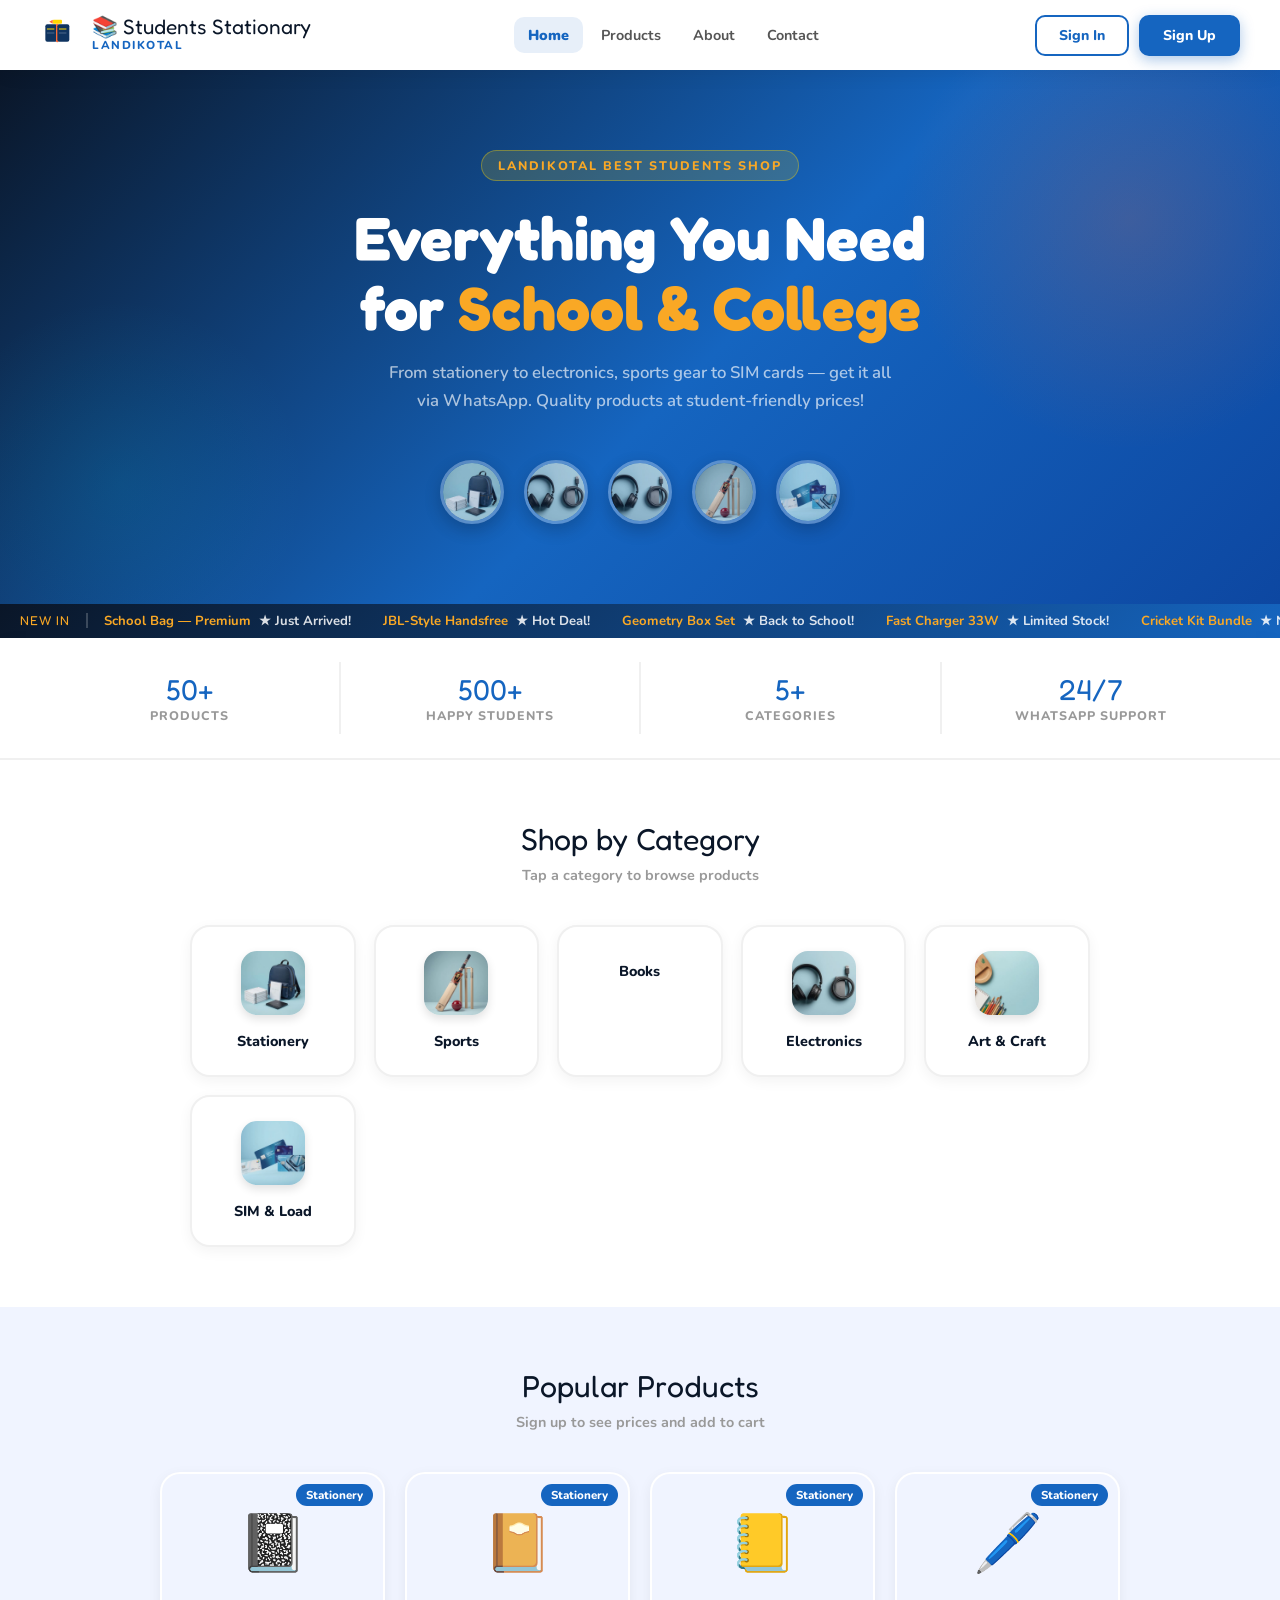
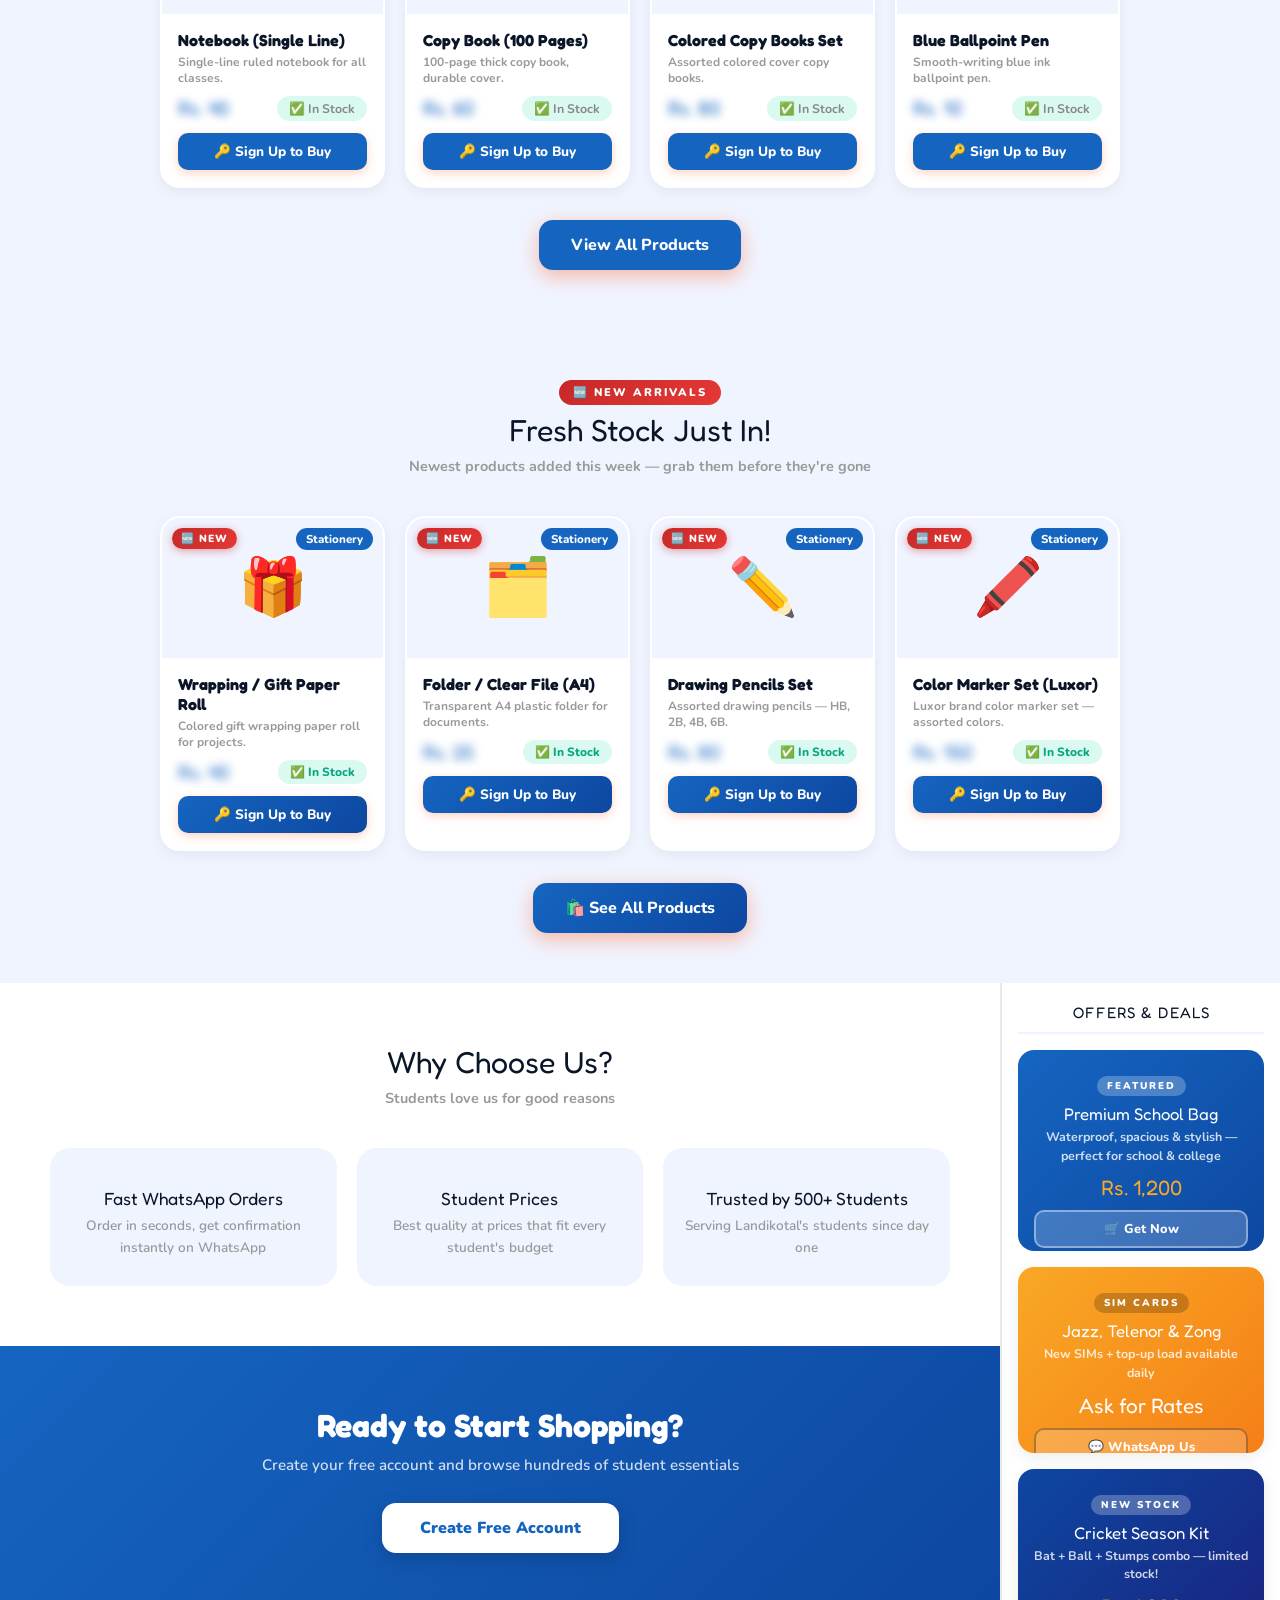
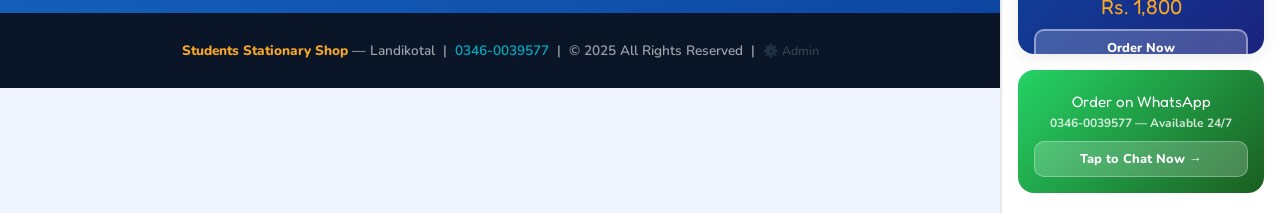
==== students  stationery shop.html @ c2ec5f55 "Initial commit" ====
<!DOCTYPE html>
<html lang="en">
<head>
<meta charset="UTF-8">
<meta name="viewport" content="width=device-width, initial-scale=1.0">
<title>Students Stationary Shop – Panel</title>
<link href="https://fonts.googleapis.com/css2?family=Fredoka+One&family=Nunito:wght@400;600;700;800;900&display=swap" rel="stylesheet">
<style>
  :root {
    --primary: #1565C0;
    --primary-hover: #0D47A1;
    --secondary: #0A1628;
    --accent: #F9A825;
    --blue: #1976D2;
    --teal: #00ACC1;
    --light: #F0F4FF;
    --white: #ffffff;
    --green: #00897B;
    --danger: #C62828;
    --sidebar-w: 260px;
    --gold: #F9A825;
    --navy: #0A1628;
    --royal: #1565C0;
  }

  * { margin: 0; padding: 0; box-sizing: border-box; }
  html { scroll-behavior: smooth; }
  body { font-family: 'Nunito', sans-serif; background: var(--light); color: var(--secondary); overflow-x: hidden; }

  /* ══════════════════════════════════════
     AUTH SCREENS  (Login / Register)
  ══════════════════════════════════════ */
  .auth-screen {
    display: none;
    min-height: 100vh;
    background: linear-gradient(135deg, var(--navy) 0%, var(--royal) 60%, #0D47A1 100%);
    align-items: center; justify-content: center;
    padding: 20px;
    position: relative; overflow: hidden;
  }
  .auth-screen.active { display: flex; }
  .auth-screen::before {
    content: '';
    position: absolute; top: -120px; right: -120px;
    width: 500px; height: 500px;
    background: radial-gradient(circle, rgba(255,107,53,0.18) 0%, transparent 70%);
    animation: pulse 5s ease-in-out infinite;
  }
  .auth-screen::after {
    content: '';
    position: absolute; bottom: -100px; left: -100px;
    width: 400px; height: 400px;
    background: radial-gradient(circle, rgba(0,180,216,0.12) 0%, transparent 70%);
    animation: pulse 7s ease-in-out infinite reverse;
  }
  @keyframes pulse { 0%,100%{transform:scale(1);} 50%{transform:scale(1.15);} }

  .auth-card {
    background: rgba(255,255,255,0.04);
    backdrop-filter: blur(20px);
    border: 1px solid rgba(255,255,255,0.12);
    border-radius: 28px; padding: 44px 40px;
    width: 100%; max-width: 440px;
    z-index: 1;
    animation: slideUp .6s ease;
  }
  @keyframes slideUp { from{opacity:0;transform:translateY(30px);} to{opacity:1;transform:translateY(0);} }

  .auth-logo {
    text-align: center; margin-bottom: 30px;
  }
  .auth-logo .shop-name {
    font-family: 'Fredoka One', cursive;
    font-size: 1.6rem; color: var(--accent);
    display: block; margin-top: 6px;
  }
  .auth-logo .shop-sub {
    color: var(--primary); font-size: 0.85rem; font-weight: 700;
    letter-spacing: 2px; text-transform: uppercase;
  }

  .auth-title {
    font-family: 'Fredoka One', cursive;
    font-size: 1.8rem; color: white;
    margin-bottom: 6px; text-align: center;
  }
  .auth-subtitle { color: rgba(255,255,255,0.55); font-size: 0.9rem; text-align: center; margin-bottom: 28px; font-weight: 600; }

  .form-group { margin-bottom: 18px; }
  .form-group label { display: block; font-weight: 800; font-size: 0.83rem; color: rgba(255,255,255,0.8); margin-bottom: 7px; letter-spacing: 0.5px; }
  .form-group input, .form-group select {
    width: 100%; padding: 13px 18px;
    border: 2px solid rgba(255,255,255,0.12); border-radius: 14px;
    background: rgba(255,255,255,0.07);
    color: white; font-family: 'Nunito', sans-serif; font-size: 0.95rem;
    outline: none; transition: border-color .2s, box-shadow .2s;
  }
  .form-group input::placeholder { color: rgba(255,255,255,0.35); }
  .form-group input:focus, .form-group select:focus {
    border-color: var(--primary);
    box-shadow: 0 0 0 4px rgba(255,107,53,0.15);
  }
  .form-group select option { background: var(--secondary); color: white; }

  .role-tabs {
    display: flex; gap: 10px; margin-bottom: 26px;
  }
  .role-tab {
    flex: 1; padding: 12px; border-radius: 12px;
    border: 2px solid rgba(255,255,255,0.15);
    background: transparent; color: rgba(255,255,255,0.6);
    font-family: 'Nunito', sans-serif; font-weight: 800;
    font-size: 0.9rem; cursor: pointer; transition: all .25s;
    text-align: center;
  }
  .role-tab.active {
    background: var(--primary); border-color: var(--primary);
    color: white; box-shadow: 0 4px 14px rgba(255,107,53,0.35);
  }

  .btn-auth {
    width: 100%; padding: 15px;
    background: var(--primary); color: white; border: none;
    border-radius: 14px; font-family: 'Nunito', sans-serif;
    font-weight: 800; font-size: 1.05rem; cursor: pointer;
    transition: transform .2s, box-shadow .2s;
    box-shadow: 0 6px 18px rgba(255,107,53,0.4);
    margin-top: 6px;
  }
  .btn-auth:hover { transform: translateY(-2px); box-shadow: 0 10px 26px rgba(255,107,53,0.5); }

  .auth-switch {
    text-align: center; margin-top: 20px;
    color: rgba(255,255,255,0.5); font-size: 0.9rem; font-weight: 600;
  }
  .auth-switch a { color: var(--accent); text-decoration: none; font-weight: 800; cursor: pointer; }
  .auth-switch a:hover { text-decoration: underline; }

  .error-msg {
    background: rgba(231,76,60,0.2); border: 1px solid rgba(231,76,60,0.4);
    color: #ff8a80; border-radius: 10px; padding: 10px 14px;
    font-size: 0.85rem; font-weight: 700; margin-bottom: 16px;
    display: none;
  }
  .error-msg.show { display: block; }

  .success-msg {
    background: rgba(0,137,123,0.18); border: 1px solid rgba(0,137,123,0.4);
    color: #4dd0c4; border-radius: 10px; padding: 10px 14px;
    font-size: 0.85rem; font-weight: 700; margin-bottom: 16px;
    display: none;
  }
  .success-msg.show { display: block; }

  .forgot-link-row { text-align: right; margin: -10px 0 18px; }
  .forgot-link-row a { color: rgba(255,255,255,0.55); font-size: 0.82rem; font-weight: 700; cursor: pointer; text-decoration: none; }
  .forgot-link-row a:hover { color: var(--accent); text-decoration: underline; }

  .fp-step { display: none; }
  .fp-step.active { display: block; }

  .fp-demo-box {
    background: rgba(249,168,37,0.12); border: 1px dashed rgba(249,168,37,0.5);
    border-radius: 12px; padding: 14px 16px; margin-bottom: 18px;
    font-size: 0.82rem; color: rgba(255,255,255,0.75); line-height: 1.5;
  }
  .fp-demo-box strong { color: var(--accent); }
  .fp-demo-code {
    display: inline-block; font-family: 'Fredoka One', cursive;
    font-size: 1.35rem; letter-spacing: 5px; color: white;
    background: rgba(255,255,255,0.08); border-radius: 8px;
    padding: 6px 16px; margin: 8px 0 2px;
  }

  .fp-meta-row {
    display: flex; justify-content: space-between; align-items: center;
    margin-top: -6px; margin-bottom: 18px; font-size: 0.8rem;
  }
  .fp-meta-row a { color: var(--accent); font-weight: 800; cursor: pointer; text-decoration: none; }
  .fp-meta-row a:hover { text-decoration: underline; }
  .fp-meta-row span { color: rgba(255,255,255,0.45); font-weight: 700; }

  .pw-hint {
    font-size: 0.78rem; color: rgba(255,255,255,0.45); font-weight: 600;
    margin: -10px 0 16px; line-height: 1.4;
  }

  .btn-auth:disabled { opacity: 0.6; cursor: not-allowed; transform: none !important; }

  /* ══════════════════════════════════════
     PASSWORD SHOW/HIDE TOGGLE
  ══════════════════════════════════════ */
  .pw-wrap { position: relative; }
  .pw-wrap input { padding-right: 46px !important; }
  .pw-toggle {
    position: absolute; top: 50%; right: 4px; transform: translateY(-50%);
    background: none; border: none; padding: 8px; margin: 0;
    cursor: pointer; display: flex; align-items: center; justify-content: center;
    color: rgba(255,255,255,0.5); opacity: 0.9; transition: color .2s, opacity .2s;
    border-radius: 8px;
  }
  .pw-toggle:hover { color: var(--accent); opacity: 1; }
  .pw-toggle:focus-visible { outline: 2px solid var(--accent); outline-offset: 1px; }
  .pw-toggle svg { width: 19px; height: 19px; display: block; pointer-events: none; }
  .pw-toggle .icon-eye-closed { display: none; }
  .pw-toggle.pw-visible .icon-eye-open { display: none; }
  .pw-toggle.pw-visible .icon-eye-closed { display: block; }

  /* Light/card context (e.g. Change Password form in Admin Settings) */
  .card .pw-toggle { color: #aaa; }
  .card .pw-toggle:hover { color: var(--primary); }

  /* ══════════════════════════════════════
     DASHBOARD LAYOUT
  ══════════════════════════════════════ */
  .dashboard { display: none; min-height: 100vh; }
  .dashboard.active { display: flex; }

  /* SIDEBAR */
  .sidebar {
    width: var(--sidebar-w); min-height: 100vh;
    background: var(--secondary);
    display: flex; flex-direction: column;
    position: fixed; left: 0; top: 0; z-index: 100;
    transition: transform .3s;
    box-shadow: 4px 0 20px rgba(0,0,0,0.2);
  }
  .sidebar-logo {
    padding: 24px 22px 20px;
    border-bottom: 1px solid rgba(255,255,255,0.08);
  }
  .sidebar-logo .s-name {
    font-family: 'Fredoka One', cursive;
    font-size: 1.2rem; color: var(--accent); display: block;
  }
  .sidebar-logo .s-sub { color: var(--primary); font-size: 0.72rem; font-weight: 700; letter-spacing: 1.5px; text-transform: uppercase; }

  .sidebar-user {
    padding: 18px 22px;
    border-bottom: 1px solid rgba(255,255,255,0.06);
    display: flex; align-items: center; gap: 12px;
  }
  .user-avatar {
    width: 42px; height: 42px; border-radius: 50%;
    background: linear-gradient(135deg, var(--primary), var(--accent));
    display: flex; align-items: center; justify-content: center;
    font-size: 1.2rem; font-weight: 900; color: white;
    flex-shrink: 0;
  }
  .user-info .u-name { color: white; font-weight: 800; font-size: 0.9rem; }
  .user-info .u-role {
    font-size: 0.72rem; font-weight: 700; letter-spacing: 1px;
    text-transform: uppercase; padding: 2px 8px; border-radius: 50px;
    display: inline-block; margin-top: 2px;
  }
  .u-role.admin { background: rgba(255,107,53,0.25); color: var(--primary); }
  .u-role.user { background: rgba(0,180,216,0.25); color: var(--teal); }

  .sidebar-nav { flex: 1; padding: 16px 12px; overflow-y: auto; }
  .nav-section-label {
    font-size: 0.68rem; font-weight: 800; letter-spacing: 2px;
    text-transform: uppercase; color: rgba(255,255,255,0.3);
    padding: 10px 12px 6px;
  }
  .nav-item {
    display: flex; align-items: center; gap: 12px;
    padding: 11px 14px; border-radius: 14px;
    color: rgba(255,255,255,0.6); text-decoration: none;
    font-weight: 700; font-size: 0.9rem;
    cursor: pointer; transition: all .2s;
    margin-bottom: 3px; border: none; background: none; width: 100%; text-align: left;
  }
  .nav-item:hover { background: rgba(255,255,255,0.07); color: white; }
  .nav-item.active { background: var(--primary); color: white; box-shadow: 0 4px 12px rgba(255,107,53,0.3); }
  .nav-item .nav-icon { font-size: 1.1rem; width: 22px; text-align: center; }
  .nav-item .nav-badge {
    margin-left: auto; background: var(--accent); color: var(--secondary);
    font-size: 0.7rem; font-weight: 900; padding: 2px 7px; border-radius: 50px;
  }

  .sidebar-bottom {
    padding: 14px 12px;
    border-top: 1px solid rgba(255,255,255,0.06);
  }
  .btn-logout {
    display: flex; align-items: center; gap: 10px;
    width: 100%; padding: 11px 14px; border-radius: 14px;
    background: rgba(231,76,60,0.12); border: 1px solid rgba(231,76,60,0.2);
    color: #ff8a80; font-family: 'Nunito', sans-serif;
    font-weight: 800; font-size: 0.88rem; cursor: pointer; transition: all .2s;
  }
  .btn-logout:hover { background: rgba(231,76,60,0.22); color: white; }

  /* MAIN CONTENT */
  .main-content {
    margin-left: var(--sidebar-w);
    flex: 1; min-height: 100vh;
    background: var(--light);
    display: flex; flex-direction: column;
  }

  /* TOP BAR */
  .topbar {
    background: white; padding: 16px 28px;
    display: flex; align-items: center; justify-content: space-between;
    border-bottom: 2px solid #f0f0f0;
    position: sticky; top: 0; z-index: 50;
    box-shadow: 0 2px 12px rgba(0,0,0,0.05);
  }
  .topbar-title { font-family: 'Fredoka One', cursive; font-size: 1.4rem; color: var(--secondary); }
  .topbar-right { display: flex; align-items: center; gap: 14px; }
  .topbar-notif {
    position: relative; cursor: pointer;
    background: var(--light); border-radius: 50%; width: 40px; height: 40px;
    display: flex; align-items: center; justify-content: center;
    font-size: 1.1rem; transition: background .2s;
  }
  .topbar-notif:hover { background: #ffe8df; }
  .notif-dot {
    position: absolute; top: 6px; right: 6px;
    width: 9px; height: 9px; background: var(--primary);
    border-radius: 50%; border: 2px solid white;
  }
  .topbar-avatar {
    width: 38px; height: 38px; border-radius: 50%;
    background: linear-gradient(135deg, var(--primary), var(--accent));
    display: flex; align-items: center; justify-content: center;
    font-weight: 900; color: white; font-size: 1rem; cursor: pointer;
  }

  /* PAGE VIEWS */
  .page-view { display: none; padding: 28px; }
  .page-view.active { display: block; }

  /* STATS ROW */
  .stats-row {
    display: grid; grid-template-columns: repeat(auto-fit, minmax(200px, 1fr));
    gap: 20px; margin-bottom: 28px;
  }
  .stat-box {
    background: white; border-radius: 20px; padding: 22px 24px;
    box-shadow: 0 4px 16px rgba(0,0,0,0.06);
    display: flex; align-items: center; gap: 16px;
    border-left: 4px solid var(--box-color, var(--primary));
    transition: transform .2s, box-shadow .2s;
  }
  .stat-box:hover { transform: translateY(-3px); box-shadow: 0 8px 24px rgba(0,0,0,0.1); }
  .stat-box-icon {
    width: 52px; height: 52px; border-radius: 14px;
    background: var(--box-bg, rgba(255,107,53,0.1));
    display: flex; align-items: center; justify-content: center;
    font-size: 1.5rem; flex-shrink: 0;
  }
  .stat-box h4 { font-family: 'Fredoka One', cursive; font-size: 1.8rem; color: var(--secondary); }
  .stat-box p { font-size: 0.82rem; color: #777; font-weight: 700; }

  /* CARDS */
  .card {
    background: white; border-radius: 20px; padding: 24px;
    box-shadow: 0 4px 16px rgba(0,0,0,0.06); margin-bottom: 24px;
  }
  .card-header {
    display: flex; align-items: center; justify-content: space-between;
    margin-bottom: 20px; flex-wrap: wrap; gap: 10px;
  }
  .card-title {
    font-family: 'Fredoka One', cursive; font-size: 1.2rem; color: var(--secondary);
  }

  /* BUTTONS */
  .btn {
    padding: 9px 20px; border-radius: 10px; border: none;
    font-family: 'Nunito', sans-serif; font-weight: 800; font-size: 0.85rem;
    cursor: pointer; transition: all .2s; display: inline-flex; align-items: center; gap: 6px;
  }
  .btn-primary-sm { background: var(--primary); color: white; box-shadow: 0 3px 10px rgba(255,107,53,0.3); }
  .btn-primary-sm:hover { transform: translateY(-2px); box-shadow: 0 6px 16px rgba(255,107,53,0.4); }
  .btn-teal { background: var(--teal); color: white; box-shadow: 0 3px 10px rgba(0,180,216,0.3); }
  .btn-teal:hover { transform: translateY(-2px); }
  .btn-green { background: var(--green); color: white; box-shadow: 0 3px 10px rgba(6,214,160,0.3); }
  .btn-green:hover { transform: translateY(-2px); }
  .btn-danger { background: var(--danger); color: white; }
  .btn-danger:hover { transform: translateY(-2px); }
  .btn-outline-sm {
    background: transparent; border: 2px solid var(--primary);
    color: var(--primary);
  }
  .btn-outline-sm:hover { background: var(--primary); color: white; }

  /* TABLES */
  .table-wrap { overflow-x: auto; }
  table { width: 100%; border-collapse: collapse; }
  thead th {
    background: var(--light); padding: 12px 16px;
    font-size: 0.8rem; font-weight: 800; color: #777;
    text-transform: uppercase; letter-spacing: 1px;
    text-align: left; border-bottom: 2px solid #f0f0f0;
  }
  tbody td { padding: 14px 16px; border-bottom: 1px solid #f8f8f8; font-size: 0.9rem; vertical-align: middle; }
  tbody tr:hover { background: #fafafa; }
  tbody tr:last-child td { border-bottom: none; }
  .badge {
    display: inline-block; padding: 4px 12px; border-radius: 50px;
    font-size: 0.75rem; font-weight: 800;
  }
  .badge-success { background: rgba(6,214,160,0.15); color: #05a87e; }
  .badge-warning { background: rgba(255,215,0,0.2); color: #b8860b; }
  .badge-danger { background: rgba(231,76,60,0.15); color: #c0392b; }
  .badge-blue { background: rgba(15,52,96,0.12); color: var(--blue); }
  .badge-teal { background: rgba(0,180,216,0.15); color: #0891b2; }

  /* PRODUCT GRID */
  .product-grid {
    display: grid; grid-template-columns: repeat(auto-fill, minmax(220px, 1fr)); gap: 20px;
  }
  .product-card {
    background: white; border-radius: 20px; overflow: hidden;
    box-shadow: 0 4px 14px rgba(0,0,0,0.06);
    transition: transform .25s, box-shadow .25s;
    border: 2px solid transparent;
  }
  .product-card:hover { transform: translateY(-6px); box-shadow: 0 12px 28px rgba(0,0,0,0.1); border-color: var(--primary); }
  .product-img {
    height: 140px; background: var(--light);
    display: flex; align-items: center; justify-content: center;
    font-size: 3.5rem; position: relative;
  }
  .product-img .p-badge {
    position: absolute; top: 10px; right: 10px;
    background: var(--primary); color: white; font-size: 0.72rem;
    font-weight: 800; padding: 3px 10px; border-radius: 50px;
  }
  .product-body { padding: 16px; }
  .product-body h4 { font-family: 'Fredoka One', cursive; font-size: 1rem; color: var(--secondary); margin-bottom: 4px; }
  .product-body .p-cat { font-size: 0.75rem; color: #999; font-weight: 700; margin-bottom: 10px; }
  .product-body .p-price { font-family: 'Fredoka One', cursive; font-size: 1.2rem; color: var(--primary); }
  .product-body .p-stock { font-size: 0.78rem; color: #888; font-weight: 700; }
  .product-actions { display: flex; gap: 8px; margin-top: 12px; }

  /* ORDER CARD (User) */
  .order-card {
    background: white; border-radius: 18px; padding: 20px 22px;
    box-shadow: 0 4px 14px rgba(0,0,0,0.06); margin-bottom: 16px;
    border-left: 4px solid var(--primary); display: flex; align-items: flex-start;
    gap: 18px; flex-wrap: wrap;
  }
  .order-icon { font-size: 2rem; }
  .order-info { flex: 1; min-width: 160px; }
  .order-info h4 { font-family: 'Fredoka One', cursive; font-size: 1rem; color: var(--secondary); margin-bottom: 4px; }
  .order-info p { font-size: 0.83rem; color: #777; font-weight: 600; }
  .order-meta { text-align: right; }
  .order-meta .o-price { font-family: 'Fredoka One', cursive; font-size: 1.1rem; color: var(--primary); }
  .order-meta .o-date { font-size: 0.78rem; color: #bbb; font-weight: 700; }

  /* CARD FORM INPUTS (light background context) */
  .card .form-group input,
  .card .form-group select,
  .card .form-group textarea {
    border: 2px solid #e8e8e8; border-radius: 12px;
    background: var(--light); color: var(--secondary);
    padding: 12px 16px; font-size: 0.92rem;
    font-family: 'Nunito', sans-serif; width: 100%; outline: none;
    transition: border-color .2s, box-shadow .2s;
  }
  .card .form-group input:focus,
  .card .form-group select:focus,
  .card .form-group textarea:focus {
    border-color: var(--primary); box-shadow: 0 0 0 4px rgba(255,107,53,0.1);
  }
  .card .form-group textarea { resize: vertical; min-height: 100px; }
  .card .form-group select option { background: white; }
  .form-row-2 { display: grid; grid-template-columns: 1fr 1fr; gap: 16px; }

  /* CART */
  /* ── CART ITEMS ── */
  .cart-item {
    display: flex; align-items: center; gap: 14px; padding: 16px 22px;
    border-bottom: 1px solid #f5f5f5; transition: background .15s;
  }
  .cart-item:last-child { border-bottom: none; }
  .cart-item:hover { background: rgba(21,101,192,0.02); }
  .cart-item-icon {
    font-size: 2rem; width: 52px; height: 52px; background: var(--light);
    border-radius: 12px; display: flex; align-items: center; justify-content: center;
    flex-shrink: 0;
  }
  .cart-item-info { flex: 1; min-width: 0; }
  .cart-item-info h4 { font-weight: 800; font-size: 0.92rem; color: var(--secondary); margin-bottom: 3px; white-space: nowrap; overflow: hidden; text-overflow: ellipsis; }
  .cart-item-info p  { font-size: 0.8rem; color: #999; font-weight: 600; display: flex; align-items: center; gap: 6px; flex-wrap: wrap; }
  .qty-control { display: flex; align-items: center; gap: 6px; flex-shrink: 0; }
  .qty-btn {
    width: 30px; height: 30px; border-radius: 8px; border: 2px solid #e8e8e8;
    background: white; font-weight: 900; cursor: pointer; font-size: 1.05rem;
    transition: all .15s; display: flex; align-items: center; justify-content: center;
    flex-shrink: 0;
  }
  .qty-btn:hover:not(:disabled) { border-color: var(--primary); color: var(--primary); background: rgba(21,101,192,0.05); }
  .qty-val { font-weight: 800; font-size: 0.95rem; min-width: 22px; text-align: center; }
  .cart-price { font-family: 'Fredoka One', cursive; font-size: 1.05rem; color: var(--primary); flex-shrink: 0; }

  /* Cart nav badge transition */
  #cartNavBadge { transition: transform .3s cubic-bezier(.68,-.55,.27,1.55); }

  /* Mobile: collapse cart layout */
  @media (max-width: 899px) {
    #cartLayout { grid-template-columns: 1fr !important; }
    #cartSummary { position: static !important; }
    .cart-item { gap: 10px; padding: 14px 16px; }
    .cart-item-icon { width: 40px; height: 40px; font-size: 1.5rem; }
  }

  /* NOTIFICATION */
  .toast {
    position: fixed; bottom: 24px; right: 24px; z-index: 9999;
    background: var(--secondary); color: white;
    padding: 14px 22px; border-radius: 14px; font-weight: 700; font-size: 0.9rem;
    box-shadow: 0 8px 24px rgba(0,0,0,0.2);
    transform: translateY(80px); opacity: 0;
    transition: all .4s ease;
    display: flex; align-items: center; gap: 10px;
  }
  .toast.show { transform: translateY(0); opacity: 1; }
  .toast.success { border-left: 4px solid var(--green); }
  .toast.error { border-left: 4px solid var(--danger); }
  .toast.info { border-left: 4px solid var(--teal); }

  /* MODAL */
  .modal-overlay {
    position: fixed; inset: 0; background: rgba(0,0,0,0.5);
    z-index: 500; display: none; align-items: center; justify-content: center;
    padding: 20px; backdrop-filter: blur(4px);
  }
  .modal-overlay.open { display: flex; }
  .modal {
    background: white; border-radius: 24px; padding: 32px;
    width: 100%; max-width: 480px;
    animation: slideUp .35s ease;
    max-height: 90vh; overflow-y: auto;
  }
  .modal-header { display: flex; align-items: center; justify-content: space-between; margin-bottom: 24px; }
  .modal-title { font-family: 'Fredoka One', cursive; font-size: 1.3rem; color: var(--secondary); }
  .modal-close { background: var(--light); border: none; width: 34px; height: 34px; border-radius: 50%; cursor: pointer; font-size: 1rem; transition: background .2s; }
  .modal-close:hover { background: #ffe0d5; }

  /* SEARCH BAR */
  .search-bar {
    display: flex; align-items: center; gap: 10px;
    background: var(--light); border-radius: 12px; padding: 10px 16px;
    border: 2px solid #e8e8e8; max-width: 320px; flex: 1;
  }
  .search-bar input { border: none; background: none; outline: none; font-family: 'Nunito', sans-serif; font-size: 0.9rem; width: 100%; color: var(--secondary); }
  .search-icon { color: #bbb; font-size: 1rem; }

  /* MOBILE HAMBURGER */
  .mobile-toggle {
    display: none; background: none; border: none; font-size: 1.4rem; cursor: pointer; color: var(--secondary);
  }
  .sidebar-overlay { display: none; position: fixed; inset: 0; background: rgba(0,0,0,0.4); z-index: 99; }
  .sidebar-overlay.show { display: block; }

  /* WELCOME BANNER */
  .welcome-banner {
    background: linear-gradient(135deg, var(--secondary) 0%, var(--blue) 100%);
    border-radius: 20px; padding: 28px 32px; margin-bottom: 24px;
    display: flex; align-items: center; justify-content: space-between;
    flex-wrap: wrap; gap: 16px; overflow: hidden; position: relative;
  }
  .welcome-banner::after {
    content: '🎒';
    position: absolute; right: 130px; top: -10px;
    font-size: 5rem; opacity: 0.08;
  }
  .wb-text h2 { font-family: 'Fredoka One', cursive; font-size: 1.6rem; color: white; margin-bottom: 4px; }
  .wb-text p { color: rgba(255,255,255,0.65); font-size: 0.9rem; font-weight: 600; }
  .wb-btn {
    background: var(--primary); color: white; border: none;
    padding: 12px 22px; border-radius: 12px;
    font-family: 'Nunito', sans-serif; font-weight: 800; font-size: 0.9rem;
    cursor: pointer; white-space: nowrap;
    transition: transform .2s, box-shadow .2s;
    box-shadow: 0 4px 14px rgba(255,107,53,0.4);
  }
  .wb-btn:hover { transform: translateY(-2px); box-shadow: 0 8px 20px rgba(255,107,53,0.5); }

  /* QUICK ACTIONS */
  .quick-actions { display: grid; grid-template-columns: repeat(auto-fill, minmax(140px, 1fr)); gap: 14px; margin-bottom: 24px; }
  .qa-btn {
    background: white; border-radius: 16px; padding: 18px 16px;
    text-align: center; cursor: pointer; border: 2px solid transparent;
    transition: all .25s; box-shadow: 0 4px 12px rgba(0,0,0,0.05);
  }
  .qa-btn:hover { border-color: var(--primary); transform: translateY(-3px); box-shadow: 0 8px 20px rgba(0,0,0,0.1); }
  .qa-icon { font-size: 1.8rem; margin-bottom: 8px; }
  .qa-label { font-size: 0.82rem; font-weight: 800; color: var(--secondary); }

  /* RESPONSIVE */
  @media (max-width: 768px) {
    .sidebar { transform: translateX(-100%); }
    .sidebar.open { transform: translateX(0); }
    .main-content { margin-left: 0; }
    .mobile-toggle { display: block; }
    .form-row-2 { grid-template-columns: 1fr; }
    .stats-row { grid-template-columns: 1fr 1fr; }
    .page-view { padding: 18px; }
  }
  @media (max-width: 480px) {
    .stats-row { grid-template-columns: 1fr; }
    .auth-card { padding: 30px 22px; }
  }

  /* EMPTY STATE */
  .empty-state { text-align: center; padding: 50px 20px; color: #bbb; }
  .empty-state .e-icon { font-size: 3.5rem; margin-bottom: 14px; }
  .empty-state h4 { font-family: 'Fredoka One', cursive; font-size: 1.2rem; color: #ccc; margin-bottom: 6px; }
  .empty-state p { font-size: 0.88rem; font-weight: 600; }

  /* PROFILE */
  .profile-header {
    background: linear-gradient(135deg, var(--blue), var(--secondary));
    border-radius: 20px; padding: 32px;
    display: flex; align-items: center; gap: 24px; margin-bottom: 24px; flex-wrap: wrap;
  }
  .profile-avatar-big {
    width: 80px; height: 80px; border-radius: 50%;
    background: linear-gradient(135deg, var(--primary), var(--accent));
    display: flex; align-items: center; justify-content: center;
    font-size: 2.2rem; font-weight: 900; color: white;
    border: 4px solid rgba(255,255,255,0.2); flex-shrink: 0;
  }
  .profile-info h3 { font-family: 'Fredoka One', cursive; font-size: 1.5rem; color: white; margin-bottom: 4px; }
  .profile-info p { color: rgba(255,255,255,0.6); font-size: 0.88rem; font-weight: 600; }

  /* ══════════════════════════════════════
     LANDING PAGE
  ══════════════════════════════════════ */
  .landing-page {
    display: none; min-height: 100vh; flex-direction: column;
    background: var(--light);
  }
  .landing-page.active { display: flex; }

  /* Landing Navbar */
  .landing-nav {
    background: white; padding: 0 40px;
    display: flex; align-items: center; justify-content: space-between;
    height: 70px; box-shadow: 0 2px 20px rgba(0,0,0,0.07);
    position: sticky; top: 0; z-index: 200;
  }
  .landing-nav .nav-logo {
    display: flex; align-items: center; gap: 12px;
    text-decoration: none;
  }
  .landing-nav .nav-logo .logo-text {
    font-family: 'Fredoka One', cursive;
    font-size: 1.3rem; color: var(--secondary);
    line-height: 1;
  }
  .landing-nav .nav-logo .logo-sub {
    font-size: 0.72rem; color: var(--primary); font-weight: 800;
    letter-spacing: 1.5px; text-transform: uppercase;
  }
  .landing-nav-right { display: flex; align-items: center; gap: 10px; }
  .nav-btn-login {
    padding: 9px 22px; border-radius: 10px;
    border: 2px solid var(--royal); background: transparent;
    color: var(--royal); font-family: 'Nunito', sans-serif;
    font-weight: 800; font-size: 0.88rem; cursor: pointer; transition: all .2s;
  }
  .nav-btn-login:hover { background: rgba(21,101,192,0.08); }
  .nav-btn-signup {
    padding: 9px 22px; border-radius: 10px;
    background: var(--royal); border: 2px solid var(--royal);
    color: white; font-family: 'Nunito', sans-serif;
    font-weight: 800; font-size: 0.88rem; cursor: pointer;
    transition: all .2s; box-shadow: 0 4px 14px rgba(21,101,192,0.35);
  }
  .nav-btn-signup:hover { transform: translateY(-2px); box-shadow: 0 8px 20px rgba(21,101,192,0.45); }

  /* Hero */
  .hero {
    background: linear-gradient(135deg, var(--navy) 0%, var(--royal) 55%, #0D47A1 100%);
    padding: 80px 40px; text-align: center; position: relative; overflow: hidden;
  }
  .hero::before {
    content: ''; position: absolute; top: -100px; right: -100px;
    width: 500px; height: 500px;
    background: radial-gradient(circle, rgba(255,107,53,0.18) 0%, transparent 65%);
    animation: pulse 6s ease-in-out infinite;
  }
  .hero::after {
    content: ''; position: absolute; bottom: -80px; left: -80px;
    width: 400px; height: 400px;
    background: radial-gradient(circle, rgba(0,180,216,0.12) 0%, transparent 65%);
    animation: pulse 8s ease-in-out infinite reverse;
  }
  .hero-badge {
    display: inline-block;
    background: rgba(255,215,0,0.15); border: 1px solid rgba(255,215,0,0.35);
    color: var(--accent); font-size: 0.78rem; font-weight: 800;
    letter-spacing: 2px; text-transform: uppercase;
    padding: 6px 16px; border-radius: 50px; margin-bottom: 22px;
    position: relative; z-index: 1;
  }
  .hero h1 {
    font-family: 'Fredoka One', cursive;
    font-size: clamp(2.2rem, 5vw, 3.8rem); color: white;
    margin-bottom: 16px; position: relative; z-index: 1; line-height: 1.15;
  }
  .hero h1 span { color: var(--gold); }
  .hero p {
    color: rgba(255,255,255,0.65); font-size: 1.05rem; font-weight: 600;
    max-width: 520px; margin: 0 auto 36px; position: relative; z-index: 1; line-height: 1.7;
  }
  .hero-btns { display: flex; justify-content: center; gap: 14px; flex-wrap: wrap; position: relative; z-index: 1; }
  .hero-btn-primary {
    padding: 14px 32px; border-radius: 14px;
    background: var(--primary); color: white; border: none;
    font-family: 'Nunito', sans-serif; font-weight: 800; font-size: 1rem;
    cursor: pointer; transition: all .25s;
    box-shadow: 0 6px 20px rgba(255,107,53,0.45);
  }
  .hero-btn-primary:hover { transform: translateY(-3px); box-shadow: 0 12px 28px rgba(255,107,53,0.55); }
  .hero-btn-secondary {
    padding: 14px 32px; border-radius: 14px;
    background: rgba(255,255,255,0.1); color: white;
    border: 2px solid rgba(255,255,255,0.25);
    font-family: 'Nunito', sans-serif; font-weight: 800; font-size: 1rem;
    cursor: pointer; transition: all .25s; backdrop-filter: blur(8px);
  }
  .hero-btn-secondary:hover { background: rgba(255,255,255,0.18); border-color: rgba(255,255,255,0.45); }
  .hero-emojis {
    font-size: 3.5rem; margin-top: 44px; position: relative; z-index: 1;
    display: flex; justify-content: center; gap: 20px; flex-wrap: wrap;
    opacity: 0.85;
  }
  .hero-emojis span { animation: float 3s ease-in-out infinite; }
  .hero-cat-img {
    width: 64px; height: 64px; border-radius: 50%; object-fit: cover;
    border: 3px solid rgba(255,255,255,0.35); box-shadow: 0 6px 18px rgba(0,0,0,0.25);
    display: block;
  }
  .hero-emojis span:nth-child(2) { animation-delay: .4s; }
  .hero-emojis span:nth-child(3) { animation-delay: .8s; }
  .hero-emojis span:nth-child(4) { animation-delay: 1.2s; }
  .hero-emojis span:nth-child(5) { animation-delay: 1.6s; }
  @keyframes float { 0%,100%{transform:translateY(0);} 50%{transform:translateY(-10px);} }

  /* Stats strip */
  .stats-strip {
    background: white; padding: 24px 40px;
    display: flex; align-items: center; justify-content: center;
    gap: 0; flex-wrap: wrap;
    border-bottom: 2px solid #f0f0f0;
    box-shadow: 0 4px 16px rgba(0,0,0,0.04);
  }
  .strip-item {
    text-align: center; padding: 10px 32px;
    border-right: 2px solid #f0f0f0; flex: 1; min-width: 120px;
  }
  .strip-item:last-child { border-right: none; }
  .strip-num { font-family: 'Fredoka One', cursive; font-size: 1.8rem; color: var(--royal); }
  .strip-label { font-size: 0.78rem; font-weight: 800; color: #999; text-transform: uppercase; letter-spacing: 1px; }

  /* Categories */
  .landing-section { padding: 60px 40px; }
  .landing-section-title {
    font-family: 'Fredoka One', cursive; font-size: 1.9rem; color: var(--secondary);
    text-align: center; margin-bottom: 8px;
  }
  .landing-section-sub { text-align: center; color: #999; font-weight: 700; font-size: 0.9rem; margin-bottom: 40px; }
  .cat-grid {
    display: grid; grid-template-columns: repeat(auto-fill, minmax(160px,1fr)); gap: 18px;
    max-width: 900px; margin: 0 auto;
  }
  .cat-card {
    background: white; border-radius: 20px; padding: 24px 16px;
    text-align: center; cursor: pointer;
    border: 2px solid #f0f0f0;
    transition: all .25s; box-shadow: 0 4px 14px rgba(0,0,0,0.05);
  }
  .cat-card:hover { border-color: var(--primary); transform: translateY(-4px); box-shadow: 0 10px 24px rgba(255,107,53,0.15); }
  .cat-emoji { font-size: 2.4rem; margin-bottom: 10px; }
  .cat-img { width: 64px; height: 64px; border-radius: 16px; object-fit: cover; margin-bottom: 10px; box-shadow: 0 4px 10px rgba(0,0,0,0.12); }
  .cat-name { font-weight: 800; font-size: 0.9rem; color: var(--secondary); }

  /* Featured Products landing */
  .featured-section { padding: 0 40px 60px; background: var(--light); }
  .landing-product-grid {
    display: grid; grid-template-columns: repeat(auto-fill, minmax(220px,1fr)); gap: 20px;
    max-width: 960px; margin: 0 auto;
  }

  /* CTA Banner */
  .cta-banner {
    background: linear-gradient(135deg, var(--royal) 0%, #0D47A1 100%);
    padding: 60px 40px; text-align: center;
  }
  .cta-banner h2 { font-family: 'Fredoka One', cursive; font-size: 2rem; color: white; margin-bottom: 10px; }
  .cta-banner p { color: rgba(255,255,255,0.8); font-size: 0.95rem; font-weight: 600; margin-bottom: 28px; }
  .cta-btn {
    padding: 14px 38px; background: white; color: var(--primary);
    border: none; border-radius: 14px; font-family: 'Nunito', sans-serif;
    font-weight: 900; font-size: 1rem; cursor: pointer;
    transition: all .25s; box-shadow: 0 6px 20px rgba(0,0,0,0.15);
  }
  .cta-btn:hover { transform: translateY(-3px); box-shadow: 0 12px 28px rgba(0,0,0,0.2); }

  /* Landing Footer */
  .landing-footer {
    background: var(--secondary); color: rgba(255,255,255,0.6);
    padding: 28px 40px; text-align: center; font-size: 0.85rem; font-weight: 600;
  }
  .landing-footer strong { color: var(--accent); font-weight: 800; }

  /* Auth Modal */
  .auth-modal-overlay {
    position: fixed; inset: 0; background: rgba(0,0,0,0.6);
    z-index: 9000; display: none; align-items: center; justify-content: center;
    padding: 20px; backdrop-filter: blur(6px);
  }
  .auth-modal-overlay.open { display: flex; }
  .auth-modal {
    background: linear-gradient(145deg, var(--secondary), var(--blue));
    border-radius: 28px; padding: 44px 40px;
    width: 100%; max-width: 440px;
    position: relative; animation: slideUp .4s ease;
    border: 1px solid rgba(255,255,255,0.1);
    box-shadow: 0 24px 60px rgba(0,0,0,0.4);
  }
  .auth-modal-close {
    position: absolute; top: 16px; right: 18px;
    background: rgba(255,255,255,0.1); border: none;
    width: 34px; height: 34px; border-radius: 50%; cursor: pointer;
    font-size: 1rem; color: white; transition: background .2s;
  }
  .auth-modal-close:hover { background: rgba(255,255,255,0.2); }

  .pub-msg-input::placeholder { color: #999 !important; opacity: 1; }

  @media (max-width: 768px) {
    .landing-nav { padding: 0 18px; }
    .hero { padding: 50px 20px; }
    .landing-section, .featured-section { padding: 40px 20px; }
    .stats-strip { padding: 16px 10px; }
    .strip-item { padding: 8px 14px; min-width: 90px; }
    .cta-banner { padding: 44px 20px; }
    .landing-footer { padding: 22px 20px; }
    .nav-btn-login, .nav-btn-signup { padding: 8px 14px; font-size: 0.8rem; }
    .lp-nav-center { display: none; flex-direction: column; position: absolute; top: 70px; left: 0; right: 0; background: white; padding: 14px 18px; box-shadow: 0 8px 24px rgba(0,0,0,0.1); z-index: 300; gap: 6px; }
    .lp-nav-center.open { display: flex; }
    .lp-hamburger { display: flex; }
    .landing-nav-right { gap: 6px; }
    .contact-form-grid { grid-template-columns: 1fr !important; }
  }

  /* ── Multi-page landing ── */
  .lp-page { display: none; }
  .lp-page.active { display: block; }

  /* Nav centre links */
  .lp-nav-center {
    display: flex; align-items: center; gap: 4px;
  }
  .lp-nav-link {
    background: none; border: none; font-family: 'Nunito', sans-serif;
    font-weight: 700; font-size: 0.9rem; color: #555;
    padding: 8px 14px; border-radius: 10px; cursor: pointer;
    transition: all .2s;
  }
  .lp-nav-link:hover { color: var(--royal); background: rgba(21,101,192,0.07); }
  .lp-nav-link.active { color: var(--royal); font-weight: 900; background: rgba(21,101,192,0.1); }

  /* Hamburger */
  .lp-hamburger {
    display: none; flex-direction: column; gap: 5px;
    background: none; border: none; cursor: pointer; padding: 6px;
    margin-left: auto; margin-right: 10px;
  }
  .lp-hamburger span { display: block; width: 22px; height: 2px; background: var(--secondary); border-radius: 2px; transition: all .3s; }

  /* Page-level hero banner */
  .lp-page-hero {
    background: linear-gradient(135deg, var(--secondary) 0%, var(--blue) 100%);
    padding: 60px 40px; text-align: center; position: relative; overflow: hidden;
  }
  .lp-page-hero::before {
    content: ''; position: absolute; top: -80px; right: -80px;
    width: 350px; height: 350px;
    background: radial-gradient(circle, rgba(255,107,53,0.15) 0%, transparent 65%);
  }
  .lp-page-hero-inner { position: relative; z-index: 1; }
  .lp-page-hero h1 { font-family: 'Fredoka One', cursive; font-size: 2.4rem; color: white; margin-bottom: 10px; }
  .lp-page-hero p { color: rgba(255,255,255,0.65); font-size: 1rem; font-weight: 600; }

  /* Filter buttons (public shop page) */
  .lp-filter-btn {
    padding: 9px 20px; border-radius: 10px; border: 2px solid #e8e8e8;
    background: white; font-family: 'Nunito', sans-serif;
    font-weight: 800; font-size: 0.85rem; color: #777; cursor: pointer; transition: all .2s;
  }
  .lp-filter-btn:hover { border-color: var(--primary); color: var(--primary); }
  .lp-filter-btn.active { background: var(--primary); border-color: var(--primary); color: white; box-shadow: 0 3px 10px rgba(255,107,53,0.3); }

  /* Why cards */
  .why-card {
    text-align: center; padding: 28px 20px; background: var(--light); border-radius: 20px;
    transition: transform .2s, box-shadow .2s;
  }
  .why-card:hover { transform: translateY(-4px); box-shadow: 0 10px 24px rgba(0,0,0,0.08); }
  .why-icon { font-size: 2.5rem; margin-bottom: 12px; }
  .why-title { font-family: 'Fredoka One', cursive; font-size: 1.1rem; color: var(--secondary); margin-bottom: 6px; }
  .why-text { font-size: 0.85rem; color: #999; font-weight: 600; line-height: 1.6; }

  /* Timeline */
  .timeline { position: relative; padding-left: 28px; }
  .timeline::before { content: ''; position: absolute; left: 7px; top: 4px; bottom: 4px; width: 2px; background: #e8e8e8; border-radius: 2px; }
  .tl-item { display: flex; align-items: flex-start; gap: 16px; margin-bottom: 28px; position: relative; }
  .tl-dot { width: 16px; height: 16px; border-radius: 50%; background: var(--blue); border: 3px solid white; box-shadow: 0 0 0 2px var(--blue); flex-shrink: 0; margin-top: 2px; position: relative; left: -28px; }
  .tl-body { margin-left: -12px; }
  .tl-year { font-family: 'Fredoka One', cursive; font-size: 1.05rem; color: var(--primary); margin-bottom: 2px; }
  .tl-text { font-size: 0.88rem; color: #666; font-weight: 600; line-height: 1.6; }

  /* Contact cards */
  .contact-card {
    display: block; text-decoration: none; border-radius: 20px; padding: 28px 22px;
    color: white; transition: transform .25s, box-shadow .25s;
  }
  .contact-card:hover { transform: translateY(-5px); box-shadow: 0 14px 32px rgba(0,0,0,0.18); }
  .cc-icon { font-size: 2.2rem; margin-bottom: 10px; }
  .cc-title { font-family: 'Fredoka One', cursive; font-size: 1.1rem; margin-bottom: 4px; }
  .cc-val { font-size: 0.88rem; font-weight: 700; margin-bottom: 8px; opacity: 0.9; }
  .cc-hint { font-size: 0.78rem; font-weight: 700; opacity: 0.65; }

  /* ══ ADVERTISEMENT SIDEBAR ══ */
  .home-layout {
    display: flex; gap: 0; align-items: flex-start;
  }
  .home-main { flex: 1; min-width: 0; }
  .ad-sidebar {
    width: 280px; flex-shrink: 0;
    background: white;
    border-left: 2px solid #e8e8e8;
    position: sticky; top: 70px;
    max-height: calc(100vh - 70px);
    overflow-y: auto;
    padding: 20px 16px;
    display: flex; flex-direction: column; gap: 16px;
  }
  .ad-sidebar-title {
    font-family: 'Fredoka One', cursive;
    font-size: 0.95rem; color: var(--navy);
    text-align: center; padding-bottom: 10px;
    border-bottom: 2px solid var(--light);
    letter-spacing: 1px; text-transform: uppercase;
    display: flex; align-items: center; justify-content: center; gap: 6px;
  }
  .ad-card {
    border-radius: 16px; overflow: hidden;
    box-shadow: 0 4px 16px rgba(0,0,0,0.08);
    transition: transform .25s, box-shadow .25s;
    cursor: pointer;
  }
  .ad-card:hover { transform: translateY(-3px); box-shadow: 0 8px 24px rgba(0,0,0,0.12); }
  .ad-card-inner {
    padding: 18px 16px;
    display: flex; flex-direction: column; align-items: center; text-align: center;
  }
  .ad-emoji { font-size: 2.4rem; margin-bottom: 8px; }
  .ad-tag {
    font-size: 0.62rem; font-weight: 900; letter-spacing: 2px; text-transform: uppercase;
    background: rgba(255,255,255,0.25); border-radius: 50px; padding: 3px 10px;
    color: white; margin-bottom: 8px;
  }
  .ad-title { font-family: 'Fredoka One', cursive; font-size: 1.05rem; color: white; margin-bottom: 4px; }
  .ad-desc { font-size: 0.78rem; color: rgba(255,255,255,0.8); font-weight: 700; margin-bottom: 10px; line-height: 1.5; }
  .ad-price { font-family: 'Fredoka One', cursive; font-size: 1.3rem; color: var(--gold); }
  .ad-btn {
    margin-top: 10px; padding: 8px 18px; border-radius: 10px;
    background: rgba(255,255,255,0.2); border: 2px solid rgba(255,255,255,0.4);
    color: white; font-family: 'Nunito', sans-serif; font-weight: 800;
    font-size: 0.8rem; cursor: pointer; transition: all .2s;
    width: 100%;
  }
  .ad-btn:hover { background: rgba(255,255,255,0.35); }

  /* Slider inside sidebar */
  .ad-slider { position: relative; overflow: hidden; border-radius: 16px; }
  .ad-slides { display: flex; transition: transform .5s ease; }
  .ad-slide { min-width: 100%; }
  .ad-dots {
    display: flex; justify-content: center; gap: 6px;
    padding: 8px 0 4px;
  }
  .ad-dot {
    width: 7px; height: 7px; border-radius: 50%;
    background: #ddd; cursor: pointer; transition: background .2s;
    border: none;
  }
  .ad-dot.active { background: var(--royal); }

  /* ══ NEW PRODUCTS BADGE ══ */
  .new-badge {
    position: absolute; top: 10px; left: 10px;
    background: linear-gradient(135deg, #C62828, #E53935);
    color: white; font-size: 0.65rem; font-weight: 900;
    padding: 3px 9px; border-radius: 50px; letter-spacing: 1px;
    text-transform: uppercase; z-index: 2;
    box-shadow: 0 2px 8px rgba(198,40,40,0.4);
    animation: newPulse 2s ease-in-out infinite;
  }
  @keyframes newPulse { 0%,100%{opacity:1;} 50%{opacity:0.7;} }

  /* NEW ARRIVALS section */
  .new-arrivals-strip {
    background: linear-gradient(135deg, var(--navy) 0%, #1565C0 100%);
    padding: 8px 20px;
    display: flex; align-items: center; gap: 16px; overflow: hidden;
  }
  .na-label {
    font-family: 'Fredoka One', cursive; font-size: 0.8rem;
    color: var(--gold); white-space: nowrap; letter-spacing: 1px; text-transform: uppercase;
    border-right: 2px solid rgba(255,255,255,0.2); padding-right: 16px;
  }
  .na-ticker {
    display: flex; gap: 32px; animation: tickerMove 18s linear infinite;
    white-space: nowrap;
  }
  .na-ticker span { font-size: 0.82rem; color: rgba(255,255,255,0.85); font-weight: 700; }
  .na-ticker span strong { color: var(--gold); }
  @keyframes tickerMove { 0%{transform:translateX(0);} 100%{transform:translateX(-50%);} }

  @media (max-width: 900px) {
    .ad-sidebar { display: none; }
  }

  /* ACTIVITY FEED */
  .activity-item {
    display: flex; align-items: flex-start; gap: 14px; padding: 14px 0; border-bottom: 1px solid #f5f5f5;
  }
  .activity-item:last-child { border-bottom: none; }
  .act-icon {
    width: 38px; height: 38px; border-radius: 12px;
    display: flex; align-items: center; justify-content: center;
    font-size: 1rem; flex-shrink: 0;
  }
  .act-text h5 { font-weight: 800; font-size: 0.88rem; color: var(--secondary); margin-bottom: 2px; }
  .act-text p { font-size: 0.78rem; color: #aaa; font-weight: 600; }

  /* ══════════════════════════════════════
     ADMIN LOGIN SCREEN  (Requirement 3)
  ══════════════════════════════════════ */
  #adminLoginScreen {
    display: none;
    min-height: 100vh;
    background: linear-gradient(135deg, #1a0a0a 0%, #3B0000 45%, #6B1010 100%);
    align-items: center; justify-content: center;
    padding: 20px;
    position: fixed; inset: 0; z-index: 9999;
    overflow: hidden;
  }
  #adminLoginScreen.active { display: flex; }
  #adminLoginScreen::before {
    content: '';
    position: absolute; top: -100px; right: -100px;
    width: 450px; height: 450px;
    background: radial-gradient(circle, rgba(231,76,60,0.2) 0%, transparent 70%);
    animation: pulse 6s ease-in-out infinite;
  }
  #adminLoginScreen::after {
    content: '';
    position: absolute; bottom: -80px; left: -80px;
    width: 350px; height: 350px;
    background: radial-gradient(circle, rgba(249,168,37,0.1) 0%, transparent 70%);
    animation: pulse 8s ease-in-out infinite reverse;
  }
  .admin-login-card {
    background: rgba(255,255,255,0.04);
    backdrop-filter: blur(20px);
    border: 1px solid rgba(231,76,60,0.25);
    border-radius: 28px; padding: 44px 40px;
    width: 100%; max-width: 440px;
    z-index: 1;
    animation: slideUp .6s ease;
    box-shadow: 0 24px 60px rgba(0,0,0,0.5), 0 0 0 1px rgba(231,76,60,0.1);
  }
  .admin-portal-badge {
    display: flex; align-items: center; justify-content: center; gap: 10px;
    background: rgba(231,76,60,0.15);
    border: 1px solid rgba(231,76,60,0.4);
    border-radius: 50px; padding: 8px 20px;
    margin-bottom: 24px;
  }
  .admin-portal-badge span { color: #e74c3c; font-weight: 900; font-size: 0.85rem; letter-spacing: 2px; text-transform: uppercase; }
  .admin-shield {
    width: 64px; height: 64px; margin: 0 auto 16px;
    background: linear-gradient(135deg, #e74c3c, #c0392b);
    border-radius: 20px;
    display: flex; align-items: center; justify-content: center;
    font-size: 2rem;
    box-shadow: 0 8px 24px rgba(231,76,60,0.4);
  }
  .admin-login-title {
    font-family: 'Fredoka One', cursive;
    font-size: 1.9rem; color: white;
    text-align: center; margin-bottom: 4px;
  }
  .admin-login-subtitle {
    color: rgba(255,255,255,0.45); font-size: 0.88rem;
    text-align: center; margin-bottom: 28px; font-weight: 600;
  }
  .admin-form-group { margin-bottom: 18px; }
  .admin-form-group label {
    display: block; font-weight: 800; font-size: 0.83rem;
    color: rgba(255,255,255,0.75); margin-bottom: 7px; letter-spacing: 0.5px;
  }
  .admin-form-group input {
    width: 100%; padding: 13px 18px;
    border: 2px solid rgba(231,76,60,0.2); border-radius: 14px;
    background: rgba(255,255,255,0.06);
    color: white; font-family: 'Nunito', sans-serif; font-size: 0.95rem;
    outline: none; transition: border-color .2s, box-shadow .2s;
  }
  .admin-form-group input::placeholder { color: rgba(255,255,255,0.3); }
  .admin-form-group input:focus {
    border-color: #e74c3c;
    box-shadow: 0 0 0 4px rgba(231,76,60,0.15);
  }
  .btn-admin-login {
    width: 100%; padding: 14px;
    background: linear-gradient(135deg, #e74c3c, #c0392b);
    color: white; border: none; border-radius: 14px;
    font-family: 'Fredoka One', cursive; font-size: 1.1rem;
    cursor: pointer; margin-top: 6px;
    transition: all .2s;
    box-shadow: 0 6px 20px rgba(231,76,60,0.4);
  }
  .btn-admin-login:hover { transform: translateY(-2px); box-shadow: 0 10px 28px rgba(231,76,60,0.5); }
  .admin-back-link {
    text-align: center; margin-top: 20px;
    font-size: 0.85rem; color: rgba(255,255,255,0.4); font-weight: 600;
  }
  .admin-back-link a { color: rgba(231,76,60,0.8); cursor: pointer; text-decoration: none; }
  .admin-back-link a:hover { color: #e74c3c; }
  .admin-error-msg {
    background: rgba(231,76,60,0.15); border: 1px solid rgba(231,76,60,0.4);
    color: #ff8a80; border-radius: 10px; padding: 10px 14px;
    font-size: 0.85rem; font-weight: 700;
    display: none; margin-bottom: 16px;
  }
  .admin-error-msg.show { display: block; }
  .admin-warning-strip {
    background: rgba(249,168,37,0.1); border: 1px solid rgba(249,168,37,0.25);
    border-radius: 10px; padding: 10px 14px; margin-bottom: 20px;
    display: flex; align-items: center; gap: 8px;
    font-size: 0.8rem; color: rgba(249,168,37,0.9); font-weight: 700;
  }
  @media(max-width:480px){
    .admin-login-card { padding: 32px 24px; }
  }
</style>
</head>
<body>

<!-- ══════════════════════════════════════
     LANDING PAGE (multi-page)
══════════════════════════════════════ -->
<div class="landing-page active" id="landingPage">

  <!-- ── Shared Navbar ── -->
  <nav class="landing-nav">
    <a class="nav-logo" href="#" onclick="showLandingPage('lp-home')">
      <svg viewBox="0 0 60 60" width="40" height="40" xmlns="http://www.w3.org/2000/svg">
        <rect x="8" y="14" width="18" height="26" rx="3" fill="#0F3460"/>
        <rect x="24" y="13" width="4" height="28" rx="2" fill="#FF6B35"/>
        <rect x="26" y="14" width="18" height="26" rx="3" fill="#0F3460"/>
        <line x1="11" y1="21" x2="21" y2="21" stroke="#FFD700" stroke-width="1.5" stroke-linecap="round"/>
        <line x1="11" y1="27" x2="21" y2="27" stroke="rgba(255,255,255,0.4)" stroke-width="1" stroke-linecap="round"/>
        <line x1="29" y1="21" x2="39" y2="21" stroke="#FFD700" stroke-width="1.5" stroke-linecap="round"/>
        <line x1="29" y1="27" x2="39" y2="27" stroke="rgba(255,255,255,0.4)" stroke-width="1" stroke-linecap="round"/>
        <rect x="19" y="7" width="14" height="6" rx="1.5" fill="#FFD700"/>
        <polygon points="19,7 19,13 14,10" fill="#FF6B35"/>
      </svg>
      <div>
        <div class="logo-text">📚 Students Stationary</div>
        <div class="logo-sub">Landikotal</div>
      </div>
    </a>

    <!-- Hamburger (mobile) -->
    <button class="lp-hamburger" id="lpHamburger" onclick="toggleLpMenu()" aria-label="Menu">
      <span></span><span></span><span></span>
    </button>

    <div class="lp-nav-center" id="lpNavCenter">
      <button class="lp-nav-link active" id="lnk-lp-home"    onclick="showLandingPage('lp-home')"> Home</button>
      <button class="lp-nav-link"         id="lnk-lp-shop"    onclick="showLandingPage('lp-shop')"> Products</button>
      <button class="lp-nav-link"         id="lnk-lp-about"   onclick="showLandingPage('lp-about')"> About</button>
      <button class="lp-nav-link"         id="lnk-lp-contact" onclick="showLandingPage('lp-contact')"> Contact</button>
    </div>

    <div class="landing-nav-right">
      <button class="nav-btn-login"  onclick="openAuthModal('login')"> Sign In</button>
      <button class="nav-btn-signup" onclick="openAuthModal('register')"> Sign Up</button>
    </div>
  </nav>

  <!-- ══════════════════════════════
       PAGE: HOME
  ══════════════════════════════ -->
  <div class="lp-page active" id="lp-home">

    <!-- Hero -->
    <section class="hero">
      <div class="hero-badge"> Landikotal Best Students Shop</div>
      <h1>Everything You Need<br>for <span>School & College</span></h1>
      <p>From stationery to electronics, sports gear to SIM cards — get it all via WhatsApp. Quality products at student-friendly prices!</p>
      <div class="hero-emojis">
        <span><img class="hero-cat-img" src="[data-uri]" alt="Stationery"></span><span><img class="hero-cat-img" src="[data-uri]" alt="Electronics"></span><span><img class="hero-cat-img" src="[data-uri]" alt="Electronics"></span><span><img class="hero-cat-img" src="[data-uri]" alt="Sports"></span><span><img class="hero-cat-img" src="[data-uri]" alt="SIM & Load"></span>
      </div>
    </section>

    <!-- New Arrivals Ticker -->
    <div class="new-arrivals-strip">
      <div class="na-label"> NEW IN</div>
      <div class="na-ticker" id="naTicker">
        <span> <strong>School Bag — Premium</strong> &nbsp;★ Just Arrived!</span>
        <span> <strong>JBL-Style Handsfree</strong> &nbsp;★ Hot Deal!</span>
        <span> <strong>Geometry Box Set</strong> &nbsp;★ Back to School!</span>
        <span> <strong>Fast Charger 33W</strong> &nbsp;★ Limited Stock!</span>
        <span> <strong>Cricket Kit Bundle</strong> &nbsp;★ New Season!</span>
        <span> <strong>Notebook Pack (12)</strong> &nbsp;★ Special Price!</span>
        <!-- duplicate for seamless loop -->
        <span> <strong>School Bag — Premium</strong> &nbsp;★ Just Arrived!</span>
        <span> <strong>JBL-Style Handsfree</strong> &nbsp;★ Hot Deal!</span>
        <span> <strong>Geometry Box Set</strong> &nbsp;★ Back to School!</span>
        <span> <strong>Fast Charger 33W</strong> &nbsp;★ Limited Stock!</span>
        <span> <strong>Cricket Kit Bundle</strong> &nbsp;★ New Season!</span>
        <span> <strong>Notebook Pack (12)</strong> &nbsp;★ Special Price!</span>
      </div>
    </div>

    <!-- Stats Strip -->
    <div class="stats-strip">
      <div class="strip-item"><div class="strip-num">50+</div><div class="strip-label">Products</div></div>
      <div class="strip-item"><div class="strip-num">500+</div><div class="strip-label">Happy Students</div></div>
      <div class="strip-item"><div class="strip-num">5+</div><div class="strip-label">Categories</div></div>
      <div class="strip-item"><div class="strip-num">24/7</div><div class="strip-label">WhatsApp Support</div></div>
    </div>

    <!-- Categories -->
    <section class="landing-section" style="background:white;">
      <div class="landing-section-title"> Shop by Category</div>
      <div class="landing-section-sub">Tap a category to browse products</div>
      <div class="cat-grid">
        <div class="cat-card" onclick="showLandingPage('lp-shop')"><img class="cat-img" src="[data-uri]" alt="Stationery"><div class="cat-name">Stationery</div></div>
        <div class="cat-card" onclick="showLandingPage('lp-shop')"><img class="cat-img" src="[data-uri]" alt="Sports"><div class="cat-name">Sports</div></div>
        <div class="cat-card" onclick="showLandingPage('lp-shop')"><div class="cat-emoji"></div><div class="cat-name">Books</div></div>
        <div class="cat-card" onclick="showLandingPage('lp-shop')"><img class="cat-img" src="[data-uri]" alt="Electronics"><div class="cat-name">Electronics</div></div>
        <div class="cat-card" onclick="showLandingPage('lp-shop')"><img class="cat-img" src="[data-uri]" alt="Art & Craft"><div class="cat-name">Art & Craft</div></div>
        <div class="cat-card" onclick="showLandingPage('lp-shop')"><img class="cat-img" src="[data-uri]" alt="SIM & Load"><div class="cat-name">SIM & Load</div></div>
      </div>
    </section>

    <!-- Featured Products Preview -->
    <section class="featured-section" style="padding-top:60px;">
      <div class="landing-section-title"> Popular Products</div>
      <div class="landing-section-sub">Sign up to see prices and add to cart</div>
      <div class="landing-product-grid" id="landingFeatured"></div>
      <div style="text-align:center;margin-top:32px;">
        <button class="hero-btn-primary" onclick="showLandingPage('lp-shop')"> View All Products</button>
      </div>
    </section>

    <!-- NEW PRODUCTS SECTION -->
    <section class="landing-section" style="background:var(--light);padding-top:50px;padding-bottom:50px;">
      <div style="display:flex;align-items:center;justify-content:center;gap:14px;margin-bottom:6px;">
        <div style="background:linear-gradient(135deg,#C62828,#E53935);color:white;font-size:0.7rem;font-weight:900;padding:5px 14px;border-radius:50px;letter-spacing:2px;text-transform:uppercase;">🆕 NEW ARRIVALS</div>
      </div>
      <div class="landing-section-title">Fresh Stock Just In! </div>
      <div class="landing-section-sub">Newest products added this week — grab them before they're gone</div>
      <div class="landing-product-grid" id="newArrivalsGrid" style="max-width:960px;margin:0 auto;"></div>
      <div style="text-align:center;margin-top:32px;">
        <button class="hero-btn-primary" style="background:linear-gradient(135deg,var(--royal),#0D47A1);" onclick="showLandingPage('lp-shop')">🛍️ See All Products</button>
      </div>
    </section>

    <!-- Why Us -->
    <div class="home-layout">
      <div class="home-main">
    <section class="landing-section" style="background:white;">
      <div class="landing-section-title"> Why Choose Us?</div>
      <div class="landing-section-sub">Students love us for good reasons</div>
      <div style="display:grid;grid-template-columns:repeat(auto-fit,minmax(220px,1fr));gap:20px;max-width:900px;margin:0 auto;">
        <div class="why-card"><div class="why-icon"></div><div class="why-title">Fast WhatsApp Orders</div><div class="why-text">Order in seconds, get confirmation instantly on WhatsApp</div></div>
        <div class="why-card"><div class="why-icon"></div><div class="why-title">Student Prices</div><div class="why-text">Best quality at prices that fit every student's budget</div></div>
        <div class="why-card"><div class="why-icon"></div><div class="why-title">Trusted by 500+ Students</div><div class="why-text">Serving Landikotal's students since day one</div></div>
      </div>
    </section>

    <!-- CTA -->
    <div class="cta-banner">
      <h2>Ready to Start Shopping? </h2>
      <p>Create your free account and browse hundreds of student essentials</p>
      <button class="cta-btn" onclick="openAuthModal('register')"> Create Free Account</button>
    </div>

    <!-- Footer -->
    <footer class="landing-footer">
      <strong> Students Stationary Shop</strong> — Landikotal &nbsp;|&nbsp;
      <a href="https://wa.me/923460039577" target="_blank" style="color:var(--teal);text-decoration:none;"> 0346-0039577</a> &nbsp;|&nbsp;
      © 2025 All Rights Reserved &nbsp;|&nbsp;
      <a onclick="showAdminLogin()" style="color:rgba(255,255,255,0.18);font-size:0.78rem;cursor:pointer;text-decoration:none;" title="Admin Portal">⚙️ Admin</a>
    </footer>
      </div><!-- /home-main -->

      <!-- ══ ADVERTISEMENT SIDEBAR ══ -->
      <aside class="ad-sidebar">
        <div class="ad-sidebar-title"> Offers & Deals</div>

        <!-- Sliding Ad Banner -->
        <div class="ad-slider" id="adSlider">
          <div class="ad-slides" id="adSlides">
            <div class="ad-slide">
              <div class="ad-card-inner" style="background:linear-gradient(135deg,#1565C0,#0D47A1);">
                <div class="ad-emoji"></div>
                <div class="ad-tag"> Featured</div>
                <div class="ad-title">Premium School Bag</div>
                <div class="ad-desc">Waterproof, spacious & stylish — perfect for school & college</div>
                <div class="ad-price">Rs. 1,200</div>
                <button class="ad-btn" onclick="openAuthModal('register')">🛒 Get Now</button>
              </div>
            </div>
            <div class="ad-slide">
              <div class="ad-card-inner" style="background:linear-gradient(135deg,#00897B,#004D40);">
                <div class="ad-emoji"></div>
                <div class="ad-tag"> Hot Deal</div>
                <div class="ad-title">Bass Handsfree</div>
                <div class="ad-desc">Crystal clear audio with deep bass — for calls, music & classes</div>
                <div class="ad-price">Rs. 450</div>
                <button class="ad-btn" onclick="openAuthModal('register')">🛒 Get Now</button>
              </div>
            </div>
            <div class="ad-slide">
              <div class="ad-card-inner" style="background:linear-gradient(135deg,#C62828,#8B1A1A);">
                <div class="ad-emoji"></div>
                <div class="ad-tag"> Flash Sale</div>
                <div class="ad-title">Fast Charger 33W</div>
                <div class="ad-desc">Charge your phone from 0 to 70% in just 30 minutes!</div>
                <div class="ad-price">Rs. 350</div>
                <button class="ad-btn" onclick="openAuthModal('register')">🛒 Get Now</button>
              </div>
            </div>
            <div class="ad-slide">
              <div class="ad-card-inner" style="background:linear-gradient(135deg,#6A1B9A,#4A148C);">
                <div class="ad-emoji"></div>
                <div class="ad-tag"> Back to School</div>
                <div class="ad-title">Notebook Bundle</div>
                <div class="ad-desc">Pack of 12 premium ruled notebooks — best value in Landikotal</div>
                <div class="ad-price">Rs. 280</div>
                <button class="ad-btn" onclick="openAuthModal('register')">🛒 Get Now</button>
              </div>
            </div>
          </div>
          <div class="ad-dots" id="adDots">
            <button class="ad-dot active" onclick="goAdSlide(0)"></button>
            <button class="ad-dot" onclick="goAdSlide(1)"></button>
            <button class="ad-dot" onclick="goAdSlide(2)"></button>
            <button class="ad-dot" onclick="goAdSlide(3)"></button>
          </div>
        </div>

        <!-- Static Mini Ads -->
        <div class="ad-card" onclick="openAuthModal('register')" style="background:linear-gradient(135deg,#F9A825,#F57F17);border-radius:16px;">
          <div class="ad-card-inner">
            <div class="ad-emoji"></div>
            <div class="ad-tag" style="background:rgba(0,0,0,0.2);">SIM CARDS</div>
            <div class="ad-title">Jazz, Telenor & Zong</div>
            <div class="ad-desc">New SIMs + top-up load available daily</div>
            <div class="ad-price" style="color:white;">Ask for Rates</div>
            <button class="ad-btn" style="border-color:rgba(0,0,0,0.3);">💬 WhatsApp Us</button>
          </div>
        </div>

        <div class="ad-card" onclick="openAuthModal('register')" style="background:linear-gradient(135deg,#0D47A1,#1A237E);border-radius:16px;">
          <div class="ad-card-inner">
            <div class="ad-emoji"></div>
            <div class="ad-tag">NEW STOCK</div>
            <div class="ad-title">Cricket Season Kit</div>
            <div class="ad-desc">Bat + Ball + Stumps combo — limited stock!</div>
            <div class="ad-price">Rs. 1,800</div>
            <button class="ad-btn"> Order Now</button>
          </div>
        </div>

        <!-- WhatsApp CTA -->
        <div style="background:linear-gradient(135deg,#25D366,#1B5E20);border-radius:16px;padding:16px;text-align:center;cursor:pointer;" onclick="window.open('https://wa.me/923460039577','_blank')">
          <div style="font-size:2rem;margin-bottom:6px;"></div>
          <div style="font-family:'Fredoka One',cursive;font-size:0.95rem;color:white;margin-bottom:4px;">Order on WhatsApp</div>
          <div style="font-size:0.75rem;color:rgba(255,255,255,0.8);font-weight:700;margin-bottom:10px;">0346-0039577 — Available 24/7</div>
          <div style="background:rgba(255,255,255,0.2);border-radius:10px;padding:8px;font-weight:800;font-size:0.8rem;color:white;border:1px solid rgba(255,255,255,0.3);">Tap to Chat Now →</div>
        </div>
      </aside>
    </div><!-- /home-layout -->
  </div><!-- /lp-home -->


  <!-- ══════════════════════════════
       PAGE: PRODUCTS / SHOP
  ══════════════════════════════ -->
  <div class="lp-page" id="lp-shop">
    <!-- Page Hero -->
    <div class="lp-page-hero">
      <div class="lp-page-hero-inner">
        <h1>🛍️ Our Products</h1>
        <p>Browse our full collection — sign up to add items to your cart</p>
      </div>
    </div>

    <section class="landing-section" style="background:var(--light);">
      <!-- Filter Tabs -->
      <div style="display:flex;gap:10px;flex-wrap:wrap;justify-content:center;margin-bottom:32px;">
        <button class="lp-filter-btn active" onclick="lpFilterProducts('all',this)">All</button>
        <button class="lp-filter-btn" onclick="lpFilterProducts('Stationery',this)"> Stationery</button>
        <button class="lp-filter-btn" onclick="lpFilterProducts('Sports',this)"> Sports</button>
        <button class="lp-filter-btn" onclick="lpFilterProducts('Books',this)"> Books</button>
        <button class="lp-filter-btn" onclick="lpFilterProducts('Electronics',this)"> Electronics</button>
        <button class="lp-filter-btn" onclick="lpFilterProducts('Art & Craft',this)"> Art & Craft</button>
        <button class="lp-filter-btn" onclick="lpFilterProducts('SIM & Load',this)"> SIM & Load</button>
      </div>
      <!-- Search -->
      <div style="max-width:400px;margin:0 auto 32px;display:flex;align-items:center;gap:10px;background:white;border-radius:14px;padding:10px 18px;border:2px solid #e8e8e8;">
        <span style="font-size:1.1rem;"></span>
        <input type="text" placeholder="Search products…" oninput="lpSearchProducts(this.value)"
          style="border:none;background:none;outline:none;font-family:'Nunito',sans-serif;font-size:0.92rem;width:100%;color:var(--secondary);">
      </div>
      <div class="landing-product-grid" id="lpShopGrid"></div>
    </section>

    <footer class="landing-footer">
      <strong> Students Stationery Shop</strong> — Landikotal &nbsp;|&nbsp;
      <a href="https://wa.me/923460039577" target="_blank" style="color:var(--teal);text-decoration:none;"> 0346-0039577</a> &nbsp;|&nbsp;
      © 2025 All Rights Reserved
    </footer>
  </div><!-- /lp-shop -->


  <!-- ══════════════════════════════
       PAGE: ABOUT
  ══════════════════════════════ -->
  <div class="lp-page" id="lp-about">
    <div class="lp-page-hero">
      <div class="lp-page-hero-inner">
        <h1>👤 About Us</h1>
        <p>The story behind Students Stationary Shop</p>
      </div>
    </div>

    <section class="landing-section" style="background:white;">
      <div style="max-width:820px;margin:0 auto;">

        <!-- Owner card -->
        <div style="display:flex;align-items:center;gap:28px;background:linear-gradient(135deg,var(--secondary),var(--blue));border-radius:24px;padding:36px;margin-bottom:40px;flex-wrap:wrap;">
          <div style="width:90px;height:90px;border-radius:50%;background:linear-gradient(135deg,var(--primary),var(--accent));display:flex;align-items:center;justify-content:center;font-size:2.6rem;flex-shrink:0;border:4px solid rgba(255,255,255,0.2);">👨‍💼</div>
          <div>
            <div style="font-family:'Fredoka One',cursive;font-size:1.7rem;color:white;margin-bottom:4px;">Saliman</div>
            <div style="color:var(--primary);font-weight:800;font-size:0.88rem;letter-spacing:1px;text-transform:uppercase;margin-bottom:8px;">Owner & Founder</div>
            <div style="color:rgba(255,255,255,0.7);font-size:0.9rem;font-weight:600;line-height:1.7;">
               Landikotal, KPK &nbsp;|&nbsp;  0346-0039577 &nbsp;|&nbsp;  WhatsApp Available
            </div>
          </div>
        </div>

        <!-- Story -->
        <div style="margin-bottom:36px;">
          <div class="landing-section-title" style="text-align:left;margin-bottom:12px;"> Our Story</div>
          <p style="color:#666;font-size:0.95rem;font-weight:600;line-height:1.8;margin-bottom:14px;">
            Students Stationary Shop was started with one simple goal: <strong style="color:var(--secondary);">to make quality supplies affordable and accessible for every student in Landikotal.</strong>
          </p>
          <p style="color:#666;font-size:0.95rem;font-weight:600;line-height:1.8;">
            We know how hard it can be to find good stationery, chargers, handsfree, sports gear, or SIM cards locally. So we built a shop that brings everything under one roof — and delivers orders straight through WhatsApp so you never have to wait long.
          </p>
        </div>

        <!-- Values -->
        <div class="landing-section-title" style="text-align:left;margin-bottom:20px;"> Our Values</div>
        <div style="display:grid;grid-template-columns:repeat(auto-fit,minmax(200px,1fr));gap:16px;margin-bottom:40px;">
          <div class="why-card"><div class="why-icon"></div><div class="why-title">Honesty</div><div class="why-text">We price fairly and never hide fees or charges</div></div>
          <div class="why-card"><div class="why-icon"></div><div class="why-title">Quality</div><div class="why-text">Only products we'd use ourselves make it to the shelf</div></div>
          <div class="why-card"><div class="why-icon"></div><div class="why-title">Speed</div><div class="why-text">Fast confirmation and quick delivery via WhatsApp</div></div>
          <div class="why-card"><div class="why-icon"></div><div class="why-title">Community</div><div class="why-text">Supporting students of Landikotal is our mission</div></div>
        </div>

        <!-- Timeline -->
        <div class="landing-section-title" style="text-align:left;margin-bottom:20px;"> Milestones</div>
        <div class="timeline">
          <div class="tl-item"><div class="tl-dot"></div><div class="tl-body"><div class="tl-year">2022</div><div class="tl-text">Shop founded — started with basic stationery items</div></div></div>
          <div class="tl-item"><div class="tl-dot"></div><div class="tl-body"><div class="tl-year">2023</div><div class="tl-text">Expanded into electronics, handsfree & chargers</div></div></div>
          <div class="tl-item"><div class="tl-dot"></div><div class="tl-body"><div class="tl-year">2024</div><div class="tl-text">Launched WhatsApp ordering system — 300+ orders</div></div></div>
          <div class="tl-item"><div class="tl-dot" style="background:var(--primary);"></div><div class="tl-body"><div class="tl-year">2025</div><div class="tl-text">Online shop panel launched — 500+ happy students! 🎉</div></div></div>
        </div>

        <div style="text-align:center;margin-top:40px;">
          <button class="hero-btn-primary" onclick="showLandingPage('lp-contact')">📞 Get in Touch</button>
        </div>
      </div>
    </section>

    <footer class="landing-footer">
      <strong> Students Stationary Shop</strong> — Landikotal &nbsp;|&nbsp;
      <a href="https://wa.me/923460039577" target="_blank" style="color:var(--teal);text-decoration:none;"> 0346-0039577</a> &nbsp;|&nbsp;
      © 2025 All Rights Reserved
    </footer>
  </div><!-- /lp-about -->


  <!-- ══════════════════════════════
       PAGE: CONTACT
  ══════════════════════════════ -->
  <div class="lp-page" id="lp-contact">
    <div class="lp-page-hero">
      <div class="lp-page-hero-inner">
        <h1>📞 Contact Us</h1>
        <p>We're just a WhatsApp message away — always happy to help!</p>
      </div>
    </div>

    <section class="landing-section" style="background:var(--light);">
      <div style="max-width:820px;margin:0 auto;">

        <!-- Contact cards -->
        <div style="display:grid;grid-template-columns:repeat(auto-fit,minmax(220px,1fr));gap:18px;margin-bottom:40px;">
          <a href="https://wa.me/923460039577" target="_blank" class="contact-card" style="background:linear-gradient(135deg,#25D366,#128C7E);">
            <div class="cc-icon">💬</div>
            <div class="cc-title">WhatsApp</div>
            <div class="cc-val">0346-0039577</div>
            <div class="cc-hint">Tap to chat now →</div>
          </a>
          <a href="tel:+923460039577" class="contact-card" style="background:linear-gradient(135deg,var(--blue),var(--secondary));">
            <div class="cc-icon">📞</div>
            <div class="cc-title">Call Us</div>
            <div class="cc-val">0346-0039577</div>
            <div class="cc-hint">Available daily →</div>
          </a>
          <a href="mailto:studentsstationaryshop@gmail.com" class="contact-card" style="background:linear-gradient(135deg,var(--primary),#e85d04);">
            <div class="cc-icon">✉️</div>
            <div class="cc-title">Email</div>
            <div class="cc-val" style="font-size:0.72rem;">studentsstationaryshop<br>@gmail.com</div>
            <div class="cc-hint">We reply within 24h →</div>
          </a>
          <div class="contact-card" style="background:linear-gradient(135deg,var(--teal),#0077b6);cursor:default;">
            <div class="cc-icon">📍</div>
            <div class="cc-title">Location</div>
            <div class="cc-val">Landikotal, KPK</div>
            <div class="cc-hint">Pakistan</div>
          </div>
        </div>

        <!-- Message form -->
        <div style="background:white;border-radius:24px;padding:36px;box-shadow:0 6px 24px rgba(0,0,0,0.06);">
          <div class="landing-section-title" style="text-align:left;margin-bottom:6px;">✉️ Send a Message</div>
          <p style="color:#999;font-weight:700;font-size:0.88rem;margin-bottom:24px;">Fill the form — we'll reply on WhatsApp</p>
          <div style="display:grid;grid-template-columns:1fr 1fr;gap:16px;" class="contact-form-grid">
            <div class="form-group" style="margin-bottom:0;"><label style="color:var(--secondary);">Your Name</label><input type="text" id="pubMsgName" class="pub-msg-input" placeholder="Ali Khan" style="border:2px solid #e8e8e8;border-radius:12px;padding:12px 16px;width:100%;font-family:'Nunito',sans-serif;font-size:0.92rem;outline:none;transition:border-color .2s;color:var(--secondary);background:var(--light);" onfocus="this.style.borderColor='var(--primary)'" onblur="this.style.borderColor='#e8e8e8'"></div>
            <div class="form-group" style="margin-bottom:0;"><label style="color:var(--secondary);">Phone Number</label><input type="tel" id="pubMsgPhone" class="pub-msg-input" placeholder="03XX-XXXXXXX" style="border:2px solid #e8e8e8;border-radius:12px;padding:12px 16px;width:100%;font-family:'Nunito',sans-serif;font-size:0.92rem;outline:none;transition:border-color .2s;color:var(--secondary);background:var(--light);" onfocus="this.style.borderColor='var(--primary)'" onblur="this.style.borderColor='#e8e8e8'"></div>
          </div>
          <div class="form-group" style="margin-top:16px;"><label style="color:var(--secondary);">Subject</label><input type="text" id="pubMsgSubject" class="pub-msg-input" placeholder="What do you need?" style="border:2px solid #e8e8e8;border-radius:12px;padding:12px 16px;width:100%;font-family:'Nunito',sans-serif;font-size:0.92rem;outline:none;transition:border-color .2s;color:var(--secondary);background:var(--light);" onfocus="this.style.borderColor='var(--primary)'" onblur="this.style.borderColor='#e8e8e8'"></div>
          <div class="form-group" style="margin-top:16px;"><label style="color:var(--secondary);">Message</label><textarea id="pubMsgBody" class="pub-msg-input" placeholder="Type your message here…" rows="4" style="border:2px solid #e8e8e8;border-radius:12px;padding:12px 16px;width:100%;font-family:'Nunito',sans-serif;font-size:0.92rem;outline:none;resize:vertical;transition:border-color .2s;color:var(--secondary);background:var(--light);" onfocus="this.style.borderColor='var(--primary)'" onblur="this.style.borderColor='#e8e8e8'"></textarea></div>
          <button class="hero-btn-primary" style="margin-top:8px;width:100%;padding:14px;" onclick="sendPublicMessage()">🚀 Send via WhatsApp</button>
        </div>

        <!-- Map placeholder / directions -->
        <div style="margin-top:32px;background:white;border-radius:24px;padding:32px;box-shadow:0 6px 24px rgba(0,0,0,0.06);text-align:center;">
          <div style="font-size:3rem;margin-bottom:12px;">📍</div>
          <div style="font-family:'Fredoka One',cursive;font-size:1.2rem;color:var(--secondary);margin-bottom:6px;">Find Us in Landikotal</div>
          <div style="color:#999;font-size:0.9rem;font-weight:600;margin-bottom:20px;">Landikotal Bazaar, KPK, Pakistan</div>
          <a href="https://wa.me/923460039577?text=Hi%2C%20I%20need%20directions%20to%20your%20shop" target="_blank">
            <button class="hero-btn-primary">💬 Ask for Directions on WhatsApp</button>
          </a>
        </div>

      </div>
    </section>

    <footer class="landing-footer">
      <strong>📚 Students Stationary Shop</strong> — Landikotal &nbsp;|&nbsp;
      <a href="https://wa.me/923460039577" target="_blank" style="color:var(--teal);text-decoration:none;">💬 0346-0039577</a> &nbsp;|&nbsp;
      © 2025 All Rights Reserved &nbsp;|&nbsp;
      <a onclick="showAdminLogin()" style="color:rgba(255,255,255,0.18);font-size:0.78rem;cursor:pointer;text-decoration:none;" title="Admin Portal">⚙️ Admin</a>
    </footer>
  </div><!-- /lp-contact -->

</div><!-- /landingPage -->

<!-- ══════════════════════════════════════
     AUTH MODAL (Sign In / Sign Up)
══════════════════════════════════════ -->
<div class="auth-modal-overlay" id="authModalOverlay" onclick="closeAuthModalOutside(event)">
  <div class="auth-modal">
    <button class="auth-modal-close" onclick="closeAuthModal()">✕</button>

    <!-- Login Panel -->
    <div id="authLoginPanel">
      <div class="auth-logo">
        <span class="shop-name">STUDENTS STATIONARY</span>
        <span class="shop-sub">Landikotal</span>
      </div>
      <h2 class="auth-title">Welcome Back! 👋</h2>
      <p class="auth-subtitle">Sign in to your account</p>
      <div class="error-msg" id="loginError">❌ Wrong username or password!</div>
      <div class="form-group">
        <label>Username</label>
        <input type="text" id="loginUser" placeholder="Enter your username">
      </div>
      <div class="form-group">
        <label>Password</label>
        <div class="pw-wrap">
          <input type="password" id="loginPass" placeholder="Enter your password">
          <button type="button" class="pw-toggle" aria-label="Show password" onclick="togglePasswordVisibility('loginPass', this)">
            <svg class="icon-eye-open" viewBox="0 0 24 24" fill="none" stroke="currentColor" stroke-width="2" stroke-linecap="round" stroke-linejoin="round"><path d="M1 12s4-7 11-7 11 7 11 7-4 7-11 7-11-7-11-7Z"/><circle cx="12" cy="12" r="3"/></svg>
            <svg class="icon-eye-closed" viewBox="0 0 24 24" fill="none" stroke="currentColor" stroke-width="2" stroke-linecap="round" stroke-linejoin="round"><path d="M17.94 17.94A10.94 10.94 0 0 1 12 19c-7 0-11-7-11-7a21.78 21.78 0 0 1 5.17-6.06M9.9 4.24A10.94 10.94 0 0 1 12 4c7 0 11 7 11 7a21.83 21.83 0 0 1-3.22 4.36"/><path d="M14.12 14.12A3 3 0 1 1 9.88 9.88"/><line x1="1" y1="1" x2="23" y2="23"/></svg>
          </button>
        </div>
      </div>
      <div class="forgot-link-row"><a onclick="openForgotPassword()">Forgot password?</a></div>
      <button class="btn-auth" onclick="doLogin()">🚀 Login</button>
      <div class="auth-switch">
        Don't have an account? <a onclick="switchAuthPanel('register')">Register here</a>
      </div>
    </div>

    <!-- Register Panel -->
    <div id="authRegisterPanel" style="display:none;">
      <div class="auth-logo">
        <span class="shop-name">STUDENTS STATIONARY</span>
        <span class="shop-sub">Create Your Account</span>
      </div>
      <h2 class="auth-title">Join Us! 🎉</h2>
      <p class="auth-subtitle">Create your customer account</p>
      <div style="text-align:center;margin-bottom:16px;">
        <span style="display:inline-block;background:rgba(0,180,216,0.18);color:#00ACC1;border:1px solid rgba(0,180,216,0.35);border-radius:20px;padding:5px 16px;font-size:0.8rem;font-weight:800;letter-spacing:0.5px;">👤 CUSTOMER ACCOUNT</span>
      </div>
      <div class="error-msg" id="regError">❌ Please fill all fields!</div>
      <div class="form-group">
        <label>Full Name</label>
        <input type="text" id="regName" placeholder="Ali Khan">
      </div>
      <div class="form-group">
        <label>Username</label>
        <input type="text" id="regUsername" placeholder="Choose a username">
      </div>
      <div class="form-group">
        <label>Phone Number</label>
        <input type="tel" id="regPhone" placeholder="03XX-XXXXXXX">
      </div>
      <div class="form-group">
        <label>Password</label>
        <div class="pw-wrap">
          <input type="password" id="regPass" placeholder="Create a password">
          <button type="button" class="pw-toggle" aria-label="Show password" onclick="togglePasswordVisibility('regPass', this)">
            <svg class="icon-eye-open" viewBox="0 0 24 24" fill="none" stroke="currentColor" stroke-width="2" stroke-linecap="round" stroke-linejoin="round"><path d="M1 12s4-7 11-7 11 7 11 7-4 7-11 7-11-7-11-7Z"/><circle cx="12" cy="12" r="3"/></svg>
            <svg class="icon-eye-closed" viewBox="0 0 24 24" fill="none" stroke="currentColor" stroke-width="2" stroke-linecap="round" stroke-linejoin="round"><path d="M17.94 17.94A10.94 10.94 0 0 1 12 19c-7 0-11-7-11-7a21.78 21.78 0 0 1 5.17-6.06M9.9 4.24A10.94 10.94 0 0 1 12 4c7 0 11 7 11 7a21.83 21.83 0 0 1-3.22 4.36"/><path d="M14.12 14.12A3 3 0 1 1 9.88 9.88"/><line x1="1" y1="1" x2="23" y2="23"/></svg>
          </button>
        </div>
      </div>
      <button class="btn-auth" onclick="doRegister()">✅ Create Account</button>
      <div class="auth-switch">
        Already have an account? <a onclick="switchAuthPanel('login')">Login here</a>
      </div>
    </div>
  </div>
</div>

<!-- ══════════════════════════════════════
     LOGIN SCREEN (standalone fallback — IDs prefixed to avoid duplicate-ID conflicts with modal)
══════════════════════════════════════ -->
<div class="auth-screen" id="loginScreen">
  <div class="auth-card">
    <div class="auth-logo">
      <svg viewBox="0 0 60 60" width="52" height="52" xmlns="http://www.w3.org/2000/svg">
        <rect x="8" y="14" width="18" height="26" rx="3" fill="#0F3460"/>
        <rect x="24" y="13" width="4" height="28" rx="2" fill="#FF6B35"/>
        <rect x="26" y="14" width="18" height="26" rx="3" fill="#0F3460"/>
        <line x1="11" y1="21" x2="21" y2="21" stroke="#FFD700" stroke-width="1.5" stroke-linecap="round"/>
        <line x1="11" y1="27" x2="21" y2="27" stroke="rgba(255,255,255,0.4)" stroke-width="1" stroke-linecap="round"/>
        <line x1="29" y1="21" x2="39" y2="21" stroke="#FFD700" stroke-width="1.5" stroke-linecap="round"/>
        <line x1="29" y1="27" x2="39" y2="27" stroke="rgba(255,255,255,0.4)" stroke-width="1" stroke-linecap="round"/>
        <rect x="19" y="7" width="14" height="6" rx="1.5" fill="#FFD700"/>
        <polygon points="19,7 19,13 14,10" fill="#FF6B35"/>
      </svg>
      <span class="shop-name">STUDENTS STATIONARY</span>
      <span class="shop-sub">Landikotal</span>
    </div>

    <h2 class="auth-title">Welcome Back! 👋</h2>
    <p class="auth-subtitle">Sign in to your account</p>

    <div class="error-msg" id="sc-loginError">❌ Wrong username or password!</div>

    <div class="form-group">
      <label>Username</label>
      <input type="text" id="sc-loginUser" placeholder="Enter your username">
    </div>
    <div class="form-group">
      <label>Password</label>
      <div class="pw-wrap">
        <input type="password" id="sc-loginPass" placeholder="Enter your password">
        <button type="button" class="pw-toggle" aria-label="Show password" onclick="togglePasswordVisibility('sc-loginPass', this)">
          <svg class="icon-eye-open" viewBox="0 0 24 24" fill="none" stroke="currentColor" stroke-width="2" stroke-linecap="round" stroke-linejoin="round"><path d="M1 12s4-7 11-7 11 7 11 7-4 7-11 7-11-7-11-7Z"/><circle cx="12" cy="12" r="3"/></svg>
          <svg class="icon-eye-closed" viewBox="0 0 24 24" fill="none" stroke="currentColor" stroke-width="2" stroke-linecap="round" stroke-linejoin="round"><path d="M17.94 17.94A10.94 10.94 0 0 1 12 19c-7 0-11-7-11-7a21.78 21.78 0 0 1 5.17-6.06M9.9 4.24A10.94 10.94 0 0 1 12 4c7 0 11 7 11 7a21.83 21.83 0 0 1-3.22 4.36"/><path d="M14.12 14.12A3 3 0 1 1 9.88 9.88"/><line x1="1" y1="1" x2="23" y2="23"/></svg>
        </button>
      </div>
    </div>
    <div class="forgot-link-row"><a onclick="openForgotPassword()">Forgot password?</a></div>
    <button class="btn-auth" onclick="doLoginScreen()">🚀 Login</button>

    <div class="auth-switch">
      Don't have an account? <a onclick="showScreen('registerScreen')">Register here</a>
    </div>
  </div>
</div>

<!-- ══════════════════════════════════════
     REGISTER SCREEN (standalone fallback — IDs prefixed)
══════════════════════════════════════ -->
<div class="auth-screen" id="registerScreen">
  <div class="auth-card">
    <div class="auth-logo">
      <span class="shop-name">STUDENTS STATIONARY</span>
      <span class="shop-sub">Create Your Account</span>
    </div>
    <h2 class="auth-title">Join Us! 🎉</h2>
    <p class="auth-subtitle">Create your customer account</p>
    <div style="text-align:center;margin-bottom:16px;">
      <span style="display:inline-block;background:rgba(0,180,216,0.18);color:#00ACC1;border:1px solid rgba(0,180,216,0.35);border-radius:20px;padding:5px 16px;font-size:0.8rem;font-weight:800;letter-spacing:0.5px;">👤 CUSTOMER ACCOUNT</span>
    </div>
    <div class="error-msg" id="sc-regError">❌ Please fill all fields!</div>
    <div class="form-group">
      <label>Full Name</label>
      <input type="text" id="sc-regName" placeholder="Ali Khan">
    </div>
    <div class="form-group">
      <label>Username</label>
      <input type="text" id="sc-regUsername" placeholder="Choose a username">
    </div>
    <div class="form-group">
      <label>Phone Number</label>
      <input type="tel" id="sc-regPhone" placeholder="03XX-XXXXXXX">
    </div>
    <div class="form-group">
      <label>Password</label>
      <div class="pw-wrap">
        <input type="password" id="sc-regPass" placeholder="Create a password">
        <button type="button" class="pw-toggle" aria-label="Show password" onclick="togglePasswordVisibility('sc-regPass', this)">
          <svg class="icon-eye-open" viewBox="0 0 24 24" fill="none" stroke="currentColor" stroke-width="2" stroke-linecap="round" stroke-linejoin="round"><path d="M1 12s4-7 11-7 11 7 11 7-4 7-11 7-11-7-11-7Z"/><circle cx="12" cy="12" r="3"/></svg>
          <svg class="icon-eye-closed" viewBox="0 0 24 24" fill="none" stroke="currentColor" stroke-width="2" stroke-linecap="round" stroke-linejoin="round"><path d="M17.94 17.94A10.94 10.94 0 0 1 12 19c-7 0-11-7-11-7a21.78 21.78 0 0 1 5.17-6.06M9.9 4.24A10.94 10.94 0 0 1 12 4c7 0 11 7 11 7a21.83 21.83 0 0 1-3.22 4.36"/><path d="M14.12 14.12A3 3 0 1 1 9.88 9.88"/><line x1="1" y1="1" x2="23" y2="23"/></svg>
        </button>
      </div>
    </div>
    <button class="btn-auth" onclick="doRegisterScreen()">✅ Create Account</button>
    <div class="auth-switch">
      Already have an account? <a onclick="showScreen('loginScreen')">Login here</a>
    </div>
  </div>
</div>

<!-- ══════════════════════════════════════
     FORGOT / RESET PASSWORD SCREEN
     A single shared screen used both from the auth modal's
     "Forgot password?" link and the standalone login screen.
══════════════════════════════════════ -->
<div class="auth-screen" id="forgotPasswordScreen">
  <div class="auth-card">
    <div class="auth-logo">
      <span class="shop-name">STUDENTS STATIONARY</span>
      <span class="shop-sub">Account Recovery</span>
    </div>
    <h2 class="auth-title">Reset Your Password 🔐</h2>
    <p class="auth-subtitle" id="fpSubtitle">Enter your username to get started</p>

    <div class="error-msg" id="fpError"></div>
    <div class="success-msg" id="fpSuccess"></div>

    <!-- STEP 1 — request a reset code -->
    <div class="fp-step active" id="fpStep1">
      <div class="form-group">
        <label>Username</label>
        <input type="text" id="fpUsername" placeholder="Enter your username" autocomplete="username">
      </div>
      <button class="btn-auth" id="fpRequestBtn" onclick="fpRequestCode()">📨 Send Reset Code</button>
      <div class="auth-switch">
        Remembered it? <a onclick="showScreen('loginScreen')">Back to login</a>
      </div>
    </div>

    <!-- STEP 2 — verify the code -->
    <div class="fp-step" id="fpStep2">
      <div class="fp-demo-box" id="fpDemoBox">
        🧪 <strong>Demo Mode</strong> — this project has no email server, so your code is shown here instead of being emailed. In a real deployment this box would not exist; the code would only ever arrive in your inbox.<br>
        <span class="fp-demo-code" id="fpDemoCode">000000</span><br>
        Expires in <span id="fpExpiryMins">15</span> minutes.
      </div>
      <div class="form-group">
        <label>6-Digit Verification Code</label>
        <input type="text" id="fpCode" placeholder="••••••" maxlength="6" inputmode="numeric" autocomplete="one-time-code">
      </div>
      <button class="btn-auth" onclick="fpVerifyCode()">✅ Verify Code</button>
      <div class="fp-meta-row">
        <a onclick="fpRequestCode(true)">↻ Resend code</a>
        <span id="fpAttemptsLeft"></span>
      </div>
      <div class="auth-switch">
        Wrong account? <a onclick="fpReset()">← Start over</a>
      </div>
    </div>

    <!-- STEP 3 — set a new password -->
    <div class="fp-step" id="fpStep3">
      <div class="form-group">
        <label>New Password</label>
        <input type="password" id="fpNewPass" placeholder="Create a new password" autocomplete="new-password">
      </div>
      <p class="pw-hint">Must be 6+ characters with at least one uppercase letter and one number.</p>
      <div class="form-group">
        <label>Confirm New Password</label>
        <input type="password" id="fpConfirmPass" placeholder="Re-enter new password" autocomplete="new-password">
      </div>
      <button class="btn-auth" onclick="fpSubmitNewPassword()">🔒 Reset Password</button>
    </div>

    <!-- STEP 4 — done -->
    <div class="fp-step" id="fpStepDone">
      <div style="text-align:center;padding:10px 0 6px;">
        <div style="font-size:3rem;margin-bottom:10px;">✅</div>
        <p style="color:rgba(255,255,255,0.75);font-weight:700;font-size:0.95rem;margin-bottom:26px;">
          If that account exists, its password has been updated and every device has been signed out.<br>You can now log in with your new password.
        </p>
      </div>
      <button class="btn-auth" onclick="showScreen('loginScreen')">🚀 Go to Login</button>
    </div>

  </div>
</div>

<!-- ══════════════════════════════════════
     USER DASHBOARD
══════════════════════════════════════ -->
<div class="dashboard" id="userDashboard">
  <div class="sidebar-overlay" id="userOverlay" onclick="closeSidebar('user')"></div>
  <aside class="sidebar" id="userSidebar">
    <div class="sidebar-logo">
      <span class="s-name">📚 Students Shop</span>
      <span class="s-sub">Customer Panel</span>
    </div>
    <div class="sidebar-user">
      <div class="user-avatar" id="uAvatarSide">A</div>
      <div class="user-info">
        <div class="u-name" id="uNameSide">User</div>
        <span class="u-role user">Customer</span>
      </div>
    </div>
    <nav class="sidebar-nav">
      <div class="nav-section-label">Main Menu</div>
      <button class="nav-item active" onclick="showPage('user','uHome',this)">
        <span class="nav-icon">🏠</span> Dashboard
      </button>
      <button class="nav-item" onclick="showPage('user','uShop',this)">
        <span class="nav-icon">🛍️</span> Shop Products
      </button>
      <button class="nav-item" onclick="showPage('user','uCart',this)">
        <span class="nav-icon">🛒</span> My Cart
        <span class="nav-badge" id="cartBadge">0</span>
      </button>
      <button class="nav-item" onclick="showPage('user','uOrders',this)">
        <span class="nav-icon">📦</span> My Orders
      </button>
      <div class="nav-section-label">Account</div>
      <button class="nav-item" onclick="showPage('user','uProfile',this)">
        <span class="nav-icon">👤</span> My Profile
      </button>
      <button class="nav-item" onclick="showPage('user','uContact',this)">
        <span class="nav-icon">📞</span> Contact Shop
      </button>
    </nav>
    <div class="sidebar-bottom">
      <button class="btn-logout" onclick="logout()">🚪 Logout</button>
    </div>
  </aside>

  <div class="main-content">
    <div class="topbar">
      <div style="display:flex;align-items:center;gap:12px;">
        <button class="mobile-toggle" onclick="openSidebar('user')">☰</button>
        <span class="topbar-title" id="uPageTitle">Dashboard</span>
      </div>
      <div class="topbar-right">
        <!-- Cart Icon in Topbar -->
        <div style="position:relative;cursor:pointer;background:var(--light);border-radius:50%;width:40px;height:40px;display:flex;align-items:center;justify-content:center;font-size:1.15rem;transition:background .2s;" onclick="showPage('user','uCart',document.querySelector('#userDashboard .nav-item:nth-child(4)'))" onmouseover="this.style.background='#ffe8df'" onmouseout="this.style.background='var(--light)'" title="View Cart">
          🛒
          <span id="cartNavBadge" style="display:none;position:absolute;top:2px;right:2px;background:var(--danger);color:white;font-size:0.6rem;font-weight:900;min-width:16px;height:16px;border-radius:50px;display:flex;align-items:center;justify-content:center;padding:0 3px;border:2px solid white;line-height:1;">0</span>
        </div>
        <div class="topbar-notif" onclick="showToast('No new notifications','success')">
          🔔<div class="notif-dot"></div>
        </div>
        <div class="topbar-avatar" id="uAvatarTop">A</div>
      </div>
    </div>

    <!-- HOME -->
    <div class="page-view active" id="uHome">
      <div class="welcome-banner">
        <div class="wb-text">
          <h2 id="wbGreeting">Welcome back! 👋</h2>
          <p>Browse our latest products and place your order today!</p>
        </div>
        <button class="wb-btn" onclick="showPage('user','uShop',null)">🛍️ Shop Now</button>
      </div>
      <div class="stats-row">
        <div class="stat-box" style="--box-color:#FF6B35;--box-bg:rgba(255,107,53,0.1);">
          <div class="stat-box-icon">🛒</div>
          <div><h4 id="uCartCount">0</h4><p>Items in Cart</p></div>
        </div>
        <div class="stat-box" style="--box-color:#00B4D8;--box-bg:rgba(0,180,216,0.1);">
          <div class="stat-box-icon">📦</div>
          <div><h4 id="uOrderCount">0</h4><p>Total Orders</p></div>
        </div>
        <div class="stat-box" style="--box-color:#06D6A0;--box-bg:rgba(6,214,160,0.1);">
          <div class="stat-box-icon">⭐</div>
          <div><h4>5+</h4><p>Categories</p></div>
        </div>
        <div class="stat-box" style="--box-color:#FFD700;--box-bg:rgba(255,215,0,0.1);">
          <div class="stat-box-icon">💬</div>
          <div><h4>24/7</h4><p>WhatsApp Support</p></div>
        </div>
      </div>
      <div class="quick-actions">
        <div class="qa-btn" onclick="showPage('user','uShop',null)"><div class="qa-icon">📚</div><div class="qa-label">Stationery</div></div>
        <div class="qa-btn" onclick="showPage('user','uShop',null)"><div class="qa-icon">🏏</div><div class="qa-label">Sports</div></div>
        <div class="qa-btn" onclick="showPage('user','uShop',null)"><div class="qa-icon">📖</div><div class="qa-label">Books</div></div>
        <div class="qa-btn" onclick="showPage('user','uShop',null)"><div class="qa-icon">🔌</div><div class="qa-label">Electronics</div></div>
        <div class="qa-btn" onclick="showPage('user','uShop',null)"><div class="qa-icon">🎨</div><div class="qa-label">Art & Craft</div></div>
        <div class="qa-btn" onclick="showPage('user','uContact',null)"><div class="qa-icon">📱</div><div class="qa-label">SIM & Load</div></div>
      </div>
      <div class="card">
        <div class="card-header">
          <span class="card-title">🔥 Popular Products</span>
          <button class="btn btn-primary-sm" onclick="showPage('user','uShop',null)">View All</button>
        </div>
        <div class="product-grid" id="homePopular"></div>
      </div>
    </div>

    <!-- SHOP -->
    <div class="page-view" id="uShop">
      <div class="card">
        <div class="card-header">
          <span class="card-title">🛍️ All Products</span>
          <div class="search-bar">
            <span class="search-icon">🔍</span>
            <input type="text" placeholder="Search products..." oninput="searchProducts(this.value)">
          </div>
        </div>
        <div style="display:flex;gap:10px;flex-wrap:wrap;margin-bottom:18px;">
          <button class="btn btn-primary-sm" onclick="filterProducts('all')">All</button>
          <button class="btn btn-outline-sm" onclick="filterProducts('Stationery')">📚 Stationery</button>
          <button class="btn btn-outline-sm" onclick="filterProducts('Sports')">🏏 Sports</button>
          <button class="btn btn-outline-sm" onclick="filterProducts('Books')">📖 Books</button>
          <button class="btn btn-outline-sm" onclick="filterProducts('Electronics')">🔌 Electronics</button>
          <button class="btn btn-outline-sm" onclick="filterProducts('Art & Craft')">🎨 Art & Craft</button>
          <button class="btn btn-outline-sm" onclick="filterProducts('SIM & Load')">📱 SIM & Load</button>
        </div>
        <div class="product-grid" id="shopGrid"></div>
      </div>
    </div>

    <!-- CART — Enhanced Full-Featured Cart System -->
    <div class="page-view" id="uCart">

      <!-- Cart Header with count & clear -->
      <div style="display:flex;align-items:center;justify-content:space-between;margin-bottom:20px;flex-wrap:wrap;gap:12px;">
        <div>
          <h2 style="font-family:'Fredoka One',cursive;font-size:1.6rem;color:var(--secondary);margin-bottom:2px;">🛒 My Cart</h2>
          <p style="font-size:0.85rem;color:#999;font-weight:700;" id="cartItemCountLabel">0 items in your cart</p>
        </div>
        <div style="display:flex;gap:10px;flex-wrap:wrap;">
          <button class="btn btn-outline-sm" onclick="showPage('user','uShop',null)">← Continue Shopping</button>
          <button class="btn btn-danger" onclick="clearCart()" id="clearCartBtn" style="display:none;">🗑️ Clear Cart</button>
        </div>
      </div>

      <div style="display:grid;grid-template-columns:1fr 340px;gap:24px;align-items:start;" id="cartLayout">

        <!-- LEFT: Cart Items -->
        <div>
          <!-- Empty State -->
          <div class="empty-state" id="cartEmpty" style="background:white;border-radius:20px;padding:60px 30px;box-shadow:0 4px 16px rgba(0,0,0,0.06);">
            <div class="e-icon" style="font-size:4rem;margin-bottom:16px;">🛒</div>
            <h4 style="font-family:'Fredoka One',cursive;font-size:1.4rem;margin-bottom:8px;">Your cart is empty</h4>
            <p style="color:#999;font-weight:600;margin-bottom:24px;">Browse our products and add items to get started</p>
            <button class="btn btn-primary-sm" style="padding:12px 28px;font-size:0.95rem;" onclick="showPage('user','uShop',null)">🛍️ Start Shopping</button>
          </div>

          <!-- Cart Items List -->
          <div id="cartItemsWrap" style="display:none;">
            <div class="card" style="padding:0;overflow:hidden;">
              <div style="padding:18px 22px;border-bottom:2px solid #f5f5f5;display:flex;align-items:center;justify-content:space-between;">
                <span style="font-family:'Fredoka One',cursive;font-size:1.1rem;color:var(--secondary);">Cart Items</span>
                <label style="display:flex;align-items:center;gap:8px;cursor:pointer;font-size:0.85rem;font-weight:700;color:#777;">
                  <input type="checkbox" id="selectAllCart" onchange="toggleSelectAllCart(this.checked)" style="width:16px;height:16px;cursor:pointer;">
                  Select All
                </label>
              </div>
              <div id="cartItems"></div>
            </div>

            <!-- Saved for Later -->
            <div id="savedForLaterWrap" style="display:none;margin-top:20px;">
              <div class="card" style="padding:0;overflow:hidden;">
                <div style="padding:16px 22px;border-bottom:2px solid #f5f5f5;background:var(--light);">
                  <span style="font-family:'Fredoka One',cursive;font-size:1rem;color:var(--secondary);">⏳ Saved for Later (<span id="savedCount">0</span>)</span>
                </div>
                <div id="savedItems"></div>
              </div>
            </div>
          </div>
        </div>

        <!-- RIGHT: Order Summary Panel -->
        <div id="cartSummary" style="display:none;position:sticky;top:80px;">
          <!-- Promo Code -->
          <div class="card" style="margin-bottom:16px;padding:18px 20px;">
            <div style="font-family:'Fredoka One',cursive;font-size:1rem;color:var(--secondary);margin-bottom:12px;">🏷️ Promo Code</div>
            <div style="display:flex;gap:8px;">
              <input type="text" id="promoInput" placeholder="Enter code…" oninput="this.value=this.value.toUpperCase()"
                style="flex:1;padding:10px 14px;border:2px solid #e8e8e8;border-radius:10px;font-family:'Nunito',sans-serif;font-size:0.88rem;outline:none;transition:border-color .2s;background:var(--light);color:var(--secondary);"
                onfocus="this.style.borderColor='var(--primary)'" onblur="this.style.borderColor='#e8e8e8'"
                onkeydown="if(event.key==='Enter')applyPromo()">
              <button class="btn btn-teal" style="padding:10px 14px;white-space:nowrap;" onclick="applyPromo()">Apply</button>
            </div>
            <div id="promoMsg" style="font-size:0.8rem;font-weight:700;margin-top:8px;display:none;"></div>
            <div style="margin-top:10px;display:flex;gap:6px;flex-wrap:wrap;" id="promoBadges">
              <span style="font-size:0.72rem;font-weight:800;background:rgba(0,137,123,0.1);color:var(--green);padding:3px 10px;border-radius:50px;cursor:pointer;" onclick="document.getElementById('promoInput').value='STUDENT10';applyPromo()">STUDENT10</span>
              <span style="font-size:0.72rem;font-weight:800;background:rgba(21,101,192,0.1);color:var(--primary);padding:3px 10px;border-radius:50px;cursor:pointer;" onclick="document.getElementById('promoInput').value='SAVE50';applyPromo()">SAVE50</span>
              <span style="font-size:0.72rem;font-weight:800;background:rgba(249,168,37,0.15);color:#b8860b;padding:3px 10px;border-radius:50px;cursor:pointer;" onclick="document.getElementById('promoInput').value='WELCOME20';applyPromo()">WELCOME20</span>
            </div>
          </div>

          <!-- Price Breakdown -->
          <div class="card" style="padding:20px;">
            <div style="font-family:'Fredoka One',cursive;font-size:1.1rem;color:var(--secondary);margin-bottom:18px;">📊 Order Summary</div>

            <div style="display:flex;flex-direction:column;gap:12px;margin-bottom:16px;">
              <div style="display:flex;justify-content:space-between;font-size:0.88rem;font-weight:700;color:#777;">
                <span>Subtotal (<span id="summaryItemCount">0</span> items)</span>
                <span id="summarySubtotal">Rs. 0</span>
              </div>
              <div id="discountRow" style="display:none;display:flex;justify-content:space-between;font-size:0.88rem;font-weight:800;color:var(--green);">
                <span>🏷️ Discount (<span id="discountPctLabel">0%</span>)</span>
                <span id="discountAmt">− Rs. 0</span>
              </div>
              <div style="display:flex;justify-content:space-between;font-size:0.88rem;font-weight:700;color:#777;">
                <span>Delivery</span>
                <span style="color:var(--green);font-weight:800;">FREE 🎉</span>
              </div>
              <div style="height:1px;background:#f0f0f0;margin:4px 0;"></div>
              <div style="display:flex;justify-content:space-between;align-items:center;">
                <span style="font-family:'Fredoka One',cursive;font-size:1.1rem;color:var(--secondary);">Total</span>
                <span style="font-family:'Fredoka One',cursive;font-size:1.5rem;color:var(--primary);" id="cartTotal">Rs. 0</span>
              </div>
              <div id="savedAmtLabel" style="display:none;text-align:right;font-size:0.78rem;font-weight:800;color:var(--green);"></div>
            </div>

            <!-- Delivery Note -->
            <div style="background:rgba(0,137,123,0.08);border:1px solid rgba(0,137,123,0.2);border-radius:10px;padding:10px 12px;font-size:0.8rem;font-weight:700;color:var(--green);margin-bottom:16px;">
              📦 Order is sent via WhatsApp. Shop will confirm & deliver within 1–2 hours.
            </div>

            <!-- Action Buttons -->
            <button class="btn btn-green" style="width:100%;padding:14px;font-size:1rem;justify-content:center;margin-bottom:10px;" onclick="placeOrder()">
              ✅ Place Order via WhatsApp
            </button>
            <button class="btn" style="width:100%;padding:11px;font-size:0.88rem;justify-content:center;background:rgba(198,40,40,0.08);color:var(--danger);border:1px solid rgba(198,40,40,0.2);" onclick="clearCart()">
              🗑️ Clear Cart
            </button>
          </div>

          <!-- Trust Badges -->
          <div style="display:grid;grid-template-columns:1fr 1fr;gap:8px;margin-top:12px;">
            <div style="background:white;border-radius:12px;padding:12px 10px;text-align:center;box-shadow:0 2px 8px rgba(0,0,0,0.05);">
              <div style="font-size:1.3rem;margin-bottom:4px;">🔒</div>
              <div style="font-size:0.7rem;font-weight:800;color:#777;">Secure Order</div>
            </div>
            <div style="background:white;border-radius:12px;padding:12px 10px;text-align:center;box-shadow:0 2px 8px rgba(0,0,0,0.05);">
              <div style="font-size:1.3rem;margin-bottom:4px;">⚡</div>
              <div style="font-size:0.7rem;font-weight:800;color:#777;">Fast Delivery</div>
            </div>
            <div style="background:white;border-radius:12px;padding:12px 10px;text-align:center;box-shadow:0 2px 8px rgba(0,0,0,0.05);">
              <div style="font-size:1.3rem;margin-bottom:4px;">💬</div>
              <div style="font-size:0.7rem;font-weight:800;color:#777;">WhatsApp Support</div>
            </div>
            <div style="background:white;border-radius:12px;padding:12px 10px;text-align:center;box-shadow:0 2px 8px rgba(0,0,0,0.05);">
              <div style="font-size:1.3rem;margin-bottom:4px;">✅</div>
              <div style="font-size:0.7rem;font-weight:800;color:#777;">Quality Assured</div>
            </div>
          </div>
        </div>

      </div><!-- /cartLayout -->

    </div><!-- /uCart -->

    <!-- ORDERS -->
    <div class="page-view" id="uOrders">
      <div class="card">
        <div class="card-header"><span class="card-title">📦 My Orders</span></div>
        <div id="userOrdersList">
          <div class="empty-state">
            <div class="e-icon">📦</div>
            <h4>No Orders Yet</h4>
            <p>Place an order and it will appear here</p>
          </div>
        </div>
      </div>
    </div>

    <!-- PROFILE -->
    <div class="page-view" id="uProfile">
      <div class="profile-header">
        <div class="profile-avatar-big" id="uProfileAvatar">A</div>
        <div class="profile-info">
          <h3 id="uProfileName">User Name</h3>
          <p id="uProfileRole">👤 Customer • Landikotal</p>
        </div>
      </div>
      <div class="card">
        <div class="card-header"><span class="card-title">✏️ Edit Profile</span></div>
        <div class="form-row-2">
          <div class="form-group"><label>Full Name</label><input type="text" id="editName" placeholder="Your name"></div>
          <div class="form-group"><label>Phone Number</label><input type="tel" id="editPhone" placeholder="03XX-XXXXXXX"></div>
        </div>
        <div class="form-group"><label>Email (Optional)</label><input type="email" id="editEmail" placeholder="your@email.com"></div>
        <div class="form-group"><label>New Password</label><input type="password" id="editPass" placeholder="Leave blank to keep same"></div>
        <button class="btn btn-primary-sm" onclick="saveProfile()">💾 Save Changes</button>
      </div>
    </div>

    <!-- CONTACT -->
    <div class="page-view" id="uContact">
      <div class="card">
        <div class="card-header"><span class="card-title">📞 Contact the Shop</span></div>
        <div style="display:grid;grid-template-columns:repeat(auto-fit,minmax(220px,1fr));gap:16px;margin-bottom:24px;">
          <a href="https://wa.me/923460039577" target="_blank" style="text-decoration:none;">
            <div style="background:linear-gradient(135deg,#25D366,#128C7E);border-radius:16px;padding:20px;color:white;display:flex;align-items:center;gap:14px;cursor:pointer;transition:transform .2s;" onmouseover="this.style.transform='translateY(-3px)'" onmouseout="this.style.transform=''">
              <span style="font-size:2rem;">💬</span>
              <div><div style="font-weight:800;font-size:1rem;">WhatsApp</div><div style="opacity:0.8;font-size:0.82rem;">0346-0039577</div></div>
            </div>
          </a>
          <a href="tel:+923460039577" style="text-decoration:none;">
            <div style="background:linear-gradient(135deg,var(--blue),var(--secondary));border-radius:16px;padding:20px;color:white;display:flex;align-items:center;gap:14px;cursor:pointer;transition:transform .2s;" onmouseover="this.style.transform='translateY(-3px)'" onmouseout="this.style.transform=''">
              <span style="font-size:2rem;">📞</span>
              <div><div style="font-weight:800;font-size:1rem;">Call Us</div><div style="opacity:0.8;font-size:0.82rem;">0346-0039577</div></div>
            </div>
          </a>
          <a href="mailto:studentsstationaryshop@gmail.com" style="text-decoration:none;">
            <div style="background:linear-gradient(135deg,var(--primary),#e85d04);border-radius:16px;padding:20px;color:white;display:flex;align-items:center;gap:14px;cursor:pointer;transition:transform .2s;" onmouseover="this.style.transform='translateY(-3px)'" onmouseout="this.style.transform=''">
              <span style="font-size:2rem;">✉️</span>
              <div><div style="font-weight:800;font-size:1rem;">Email</div><div style="opacity:0.8;font-size:0.82rem;">studentsstationaryshop@gmail.com</div></div>
            </div>
          </a>
        </div>
        <div class="card-header"><span class="card-title">✉️ Send a Message</span></div>
        <div class="form-group"><label>Subject</label><input type="text" id="msgSubject" placeholder="What do you need?"></div>
        <div class="form-group"><label>Message</label><textarea id="msgBody" placeholder="Type your message here..."></textarea></div>
        <button class="btn btn-primary-sm" onclick="sendMessage()">🚀 Send via WhatsApp</button>
      </div>
    </div>
  </div><!-- main-content end -->
</div>

<!-- ══════════════════════════════════════
     ADMIN DASHBOARD
══════════════════════════════════════ -->
<div class="dashboard" id="adminDashboard">
  <div class="sidebar-overlay" id="adminOverlay" onclick="closeSidebar('admin')"></div>
  <aside class="sidebar" id="adminSidebar">
    <div class="sidebar-logo">
      <span class="s-name">⚙️ Admin Panel</span>
      <span class="s-sub">Students Stationary Shop</span>
    </div>
    <div class="sidebar-user">
      <div class="user-avatar" id="aAvatarSide" style="background:linear-gradient(135deg,#e74c3c,#c0392b);">👑</div>
      <div class="user-info">
        <div class="u-name" id="aNameSide">Admin</div>
        <span class="u-role admin" id="aRoleSide">Administrator</span>
      </div>
    </div>
    <nav class="sidebar-nav">
      <div class="nav-section-label">Overview</div>
      <button class="nav-item active" onclick="showPage('admin','aHome',this)">
        <span class="nav-icon">📊</span> Dashboard
      </button>
      <div class="nav-section-label">Management</div>
      <button class="nav-item" onclick="showPage('admin','aProducts',this);filterAdminProducts();">
        <span class="nav-icon">📦</span> Products
        <span class="nav-badge" id="prodCountBadge">0</span>
      </button>
      <button class="nav-item" id="navLowStockBtn" onclick="showPage('admin','aProducts',this);pmsFilterQuick('lowstock');" style="display:none;">
        <span class="nav-icon">⚠️</span> Low Stock
        <span class="nav-badge" id="navLowStockBadge" style="background:#F9A825;color:#000;">0</span>
      </button>
      <button class="nav-item" onclick="showPage('admin','aOrders',this)">
        <span class="nav-icon">🧾</span> Orders
        <span class="nav-badge" id="orderCountBadge">0</span>
      </button>
      <button class="nav-item" onclick="showPage('admin','aCustomers',this)">
        <span class="nav-icon">👥</span> Customers
        <span class="nav-badge" id="custCountBadge">0</span>
      </button>
      <div class="nav-section-label">Content</div>
      <button class="nav-item" onclick="showPage('admin','aMessages',this)">
        <span class="nav-icon">💬</span> Messages
        <span class="nav-badge" id="msgCountBadge">0</span>
      </button>
      <button class="nav-item" onclick="showPage('admin','aSettings',this)">
        <span class="nav-icon">⚙️</span> Settings
      </button>
      <button class="nav-item" onclick="showPage('admin','aAdmins',this);renderAdminAccounts()">
        <span class="nav-icon">👑</span> Admin Accounts
      </button>
    </nav>
    <div class="sidebar-bottom">
      <button class="btn-logout" onclick="logout()">🚪 Logout</button>
    </div>
  </aside>

  <div class="main-content">
    <div class="topbar">
      <div style="display:flex;align-items:center;gap:12px;">
        <button class="mobile-toggle" onclick="openSidebar('admin')">☰</button>
        <span class="topbar-title" id="aPageTitle">Dashboard</span>
      </div>
      <div class="topbar-right">
        <div class="topbar-notif" onclick="showToast('No new notifications','success')">
          🔔<div class="notif-dot"></div>
        </div>
        <div class="topbar-avatar" style="background:linear-gradient(135deg,#e74c3c,#c0392b);">👑</div>
      </div>
    </div>

    <!-- ADMIN HOME -->
    <div class="page-view active" id="aHome">
      <div class="stats-row">
        <div class="stat-box" style="--box-color:#FF6B35;--box-bg:rgba(255,107,53,0.1);">
          <div class="stat-box-icon">📦</div>
          <div><h4 id="aTotalProducts">0</h4><p>Total Products</p></div>
        </div>
        <div class="stat-box" style="--box-color:#00B4D8;--box-bg:rgba(0,180,216,0.1);">
          <div class="stat-box-icon">🧾</div>
          <div><h4 id="aTotalOrders">0</h4><p>Total Orders</p></div>
        </div>
        <div class="stat-box" style="--box-color:#06D6A0;--box-bg:rgba(6,214,160,0.1);">
          <div class="stat-box-icon">👥</div>
          <div><h4 id="aTotalCustomers">0</h4><p>Customers</p></div>
        </div>
        <div class="stat-box" style="--box-color:#FFD700;--box-bg:rgba(255,215,0,0.1);">
          <div class="stat-box-icon">💬</div>
          <div><h4 id="aTotalMessages">0</h4><p>Messages</p></div>
        </div>
      </div>
      <div style="display:grid;grid-template-columns:1fr 1fr;gap:20px;flex-wrap:wrap;">
        <div class="card" style="min-width:280px;">
          <div class="card-header">
            <span class="card-title">🧾 Recent Orders</span>
            <button class="btn btn-primary-sm" onclick="showPage('admin','aOrders',null)">View All</button>
          </div>
          <div id="aRecentOrders">
            <div class="empty-state"><div class="e-icon">🧾</div><h4>No Orders</h4><p>Orders will appear here</p></div>
          </div>
        </div>
        <div class="card" style="min-width:280px;">
          <div class="card-header">
            <span class="card-title">📊 Activity Feed</span>
          </div>
          <div id="aActivityFeed"></div>
        </div>
      </div>
    </div>

    <!-- ADMIN PRODUCTS — Full Product Management System -->
    <div class="page-view" id="aProducts">

      <!-- KPI Stats Row -->
      <div class="stats-row" style="margin-bottom:20px;">
        <div class="stat-box" style="--box-color:#1565C0;--box-bg:rgba(21,101,192,0.1);cursor:pointer;" onclick="pmsFilterQuick('all')">
          <div class="stat-box-icon">📦</div>
          <div><h4 id="apTotalCount">0</h4><p>Total Products</p></div>
        </div>
        <div class="stat-box" style="--box-color:#00897B;--box-bg:rgba(0,137,123,0.1);cursor:pointer;" onclick="pmsFilterQuick('active')">
          <div class="stat-box-icon">✅</div>
          <div><h4 id="apActiveCount">0</h4><p>Active</p></div>
        </div>
        <div class="stat-box" style="--box-color:#C62828;--box-bg:rgba(198,40,40,0.1);cursor:pointer;" onclick="pmsFilterQuick('inactive')">
          <div class="stat-box-icon">⏸️</div>
          <div><h4 id="apInactiveCount">0</h4><p>Inactive</p></div>
        </div>
        <div class="stat-box" style="--box-color:#F9A825;--box-bg:rgba(249,168,37,0.1);cursor:pointer;" onclick="pmsFilterQuick('lowstock')">
          <div class="stat-box-icon">⚠️</div>
          <div><h4 id="apLowStockCount">0</h4><p>Low Stock ≤10</p></div>
        </div>
        <div class="stat-box" style="--box-color:#9C27B0;--box-bg:rgba(156,39,176,0.1);cursor:pointer;" onclick="pmsFilterQuick('outofstock')">
          <div class="stat-box-icon">❌</div>
          <div><h4 id="apOutStockCount">0</h4><p>Out of Stock</p></div>
        </div>
        <div class="stat-box" style="--box-color:#00ACC1;--box-bg:rgba(0,172,193,0.1);">
          <div class="stat-box-icon">⭐</div>
          <div><h4 id="apFeaturedCount">0</h4><p>Featured</p></div>
        </div>
      </div>

      <!-- Low-Stock Alert Banner -->
      <div id="lowStockAlert" style="display:none;background:linear-gradient(135deg,#FF6B35,#F9A825);border-radius:14px;padding:14px 20px;margin-bottom:18px;display:flex;align-items:center;gap:14px;color:white;">
        <span style="font-size:1.5rem;">⚠️</span>
        <div style="flex:1;">
          <div style="font-weight:800;font-size:0.92rem;">Low Stock Warning</div>
          <div style="font-size:0.82rem;opacity:0.9;" id="lowStockAlertText">Some products are running low.</div>
        </div>
        <button onclick="pmsFilterQuick('lowstock')" style="background:rgba(255,255,255,0.25);border:2px solid rgba(255,255,255,0.5);color:white;border-radius:10px;padding:7px 16px;font-family:'Nunito',sans-serif;font-weight:800;font-size:0.82rem;cursor:pointer;">View</button>
      </div>

      <!-- Tab Navigation -->
      <div style="display:flex;gap:6px;margin-bottom:18px;border-bottom:2px solid #f0f0f0;padding-bottom:0;">
        <button class="pms-tab active" id="pmsTab-list" onclick="pmsSwitchTab('list')">📋 Product List</button>
        <button class="pms-tab" id="pmsTab-grid" onclick="pmsSwitchTab('grid')">🔲 Grid View</button>
        <button class="pms-tab" id="pmsTab-cats" onclick="pmsSwitchTab('cats')">🏷️ Categories</button>
        <button class="pms-tab" id="pmsTab-analytics" onclick="pmsSwitchTab('analytics');renderProductAnalytics()">📊 Analytics</button>
        <button class="pms-tab" id="pmsTab-import" onclick="pmsSwitchTab('import')">📥 Import/Export</button>
      </div>

      <!-- ═══ TAB: PRODUCT LIST ═══ -->
      <div id="pmsPanel-list">
        <div class="card">
          <div class="card-header" style="flex-wrap:wrap;gap:10px;">
            <span class="card-title">📦 All Products</span>
            <div style="display:flex;gap:8px;flex-wrap:wrap;align-items:center;">
              <div style="display:flex;align-items:center;gap:8px;background:var(--light);border:2px solid #e8e8e8;border-radius:10px;padding:7px 14px;">
                <span>🔍</span>
                <input type="text" id="apSearch" placeholder="Search name, SKU, category…" oninput="filterAdminProducts()" style="border:none;background:none;outline:none;font-family:'Nunito',sans-serif;font-size:0.88rem;width:180px;color:var(--secondary);">
              </div>
              <select id="apCatFilter" onchange="filterAdminProducts()" style="border:2px solid #e8e8e8;border-radius:10px;padding:8px 12px;font-family:'Nunito',sans-serif;font-weight:700;font-size:0.85rem;background:var(--light);color:var(--secondary);outline:none;cursor:pointer;">
                <option value="all">All Categories</option>
                <option>Stationery</option><option>Sports</option><option>Books</option>
                <option>Electronics</option><option>Art &amp; Craft</option><option>SIM &amp; Load</option><option>Services</option>
              </select>
              <select id="apStatusFilter" onchange="filterAdminProducts()" style="border:2px solid #e8e8e8;border-radius:10px;padding:8px 12px;font-family:'Nunito',sans-serif;font-weight:700;font-size:0.85rem;background:var(--light);color:var(--secondary);outline:none;cursor:pointer;">
                <option value="all">All Status</option>
                <option value="Active">Active</option>
                <option value="Inactive">Inactive</option>
              </select>
              <select id="apSortFilter" onchange="filterAdminProducts()" style="border:2px solid #e8e8e8;border-radius:10px;padding:8px 12px;font-family:'Nunito',sans-serif;font-weight:700;font-size:0.85rem;background:var(--light);color:var(--secondary);outline:none;cursor:pointer;">
                <option value="id-asc">Sort: ID ↑</option>
                <option value="id-desc">Sort: ID ↓</option>
                <option value="name-asc">Name A–Z</option>
                <option value="name-desc">Name Z–A</option>
                <option value="price-asc">Price ↑</option>
                <option value="price-desc">Price ↓</option>
                <option value="stock-asc">Stock ↑</option>
                <option value="stock-desc">Stock ↓</option>
              </select>
            </div>
            <div style="display:flex;gap:8px;flex-wrap:wrap;">
              <button class="btn btn-primary-sm" onclick="openProductModal()">➕ Add Product</button>
              <button class="btn btn-outline-sm" onclick="pmsBulkToggleSelect()" id="pmsBulkBtn">☑️ Select</button>
            </div>
          </div>

          <!-- Bulk Actions Bar -->
          <div id="pmsBulkBar" style="display:none;background:linear-gradient(135deg,#1565C0,#0D47A1);border-radius:12px;padding:12px 18px;margin-bottom:14px;display:flex;align-items:center;gap:12px;flex-wrap:wrap;">
            <span style="color:white;font-weight:800;font-size:0.9rem;" id="pmsBulkCount">0 selected</span>
            <div style="flex:1;"></div>
            <button onclick="pmsBulkActivate()" style="background:rgba(0,137,123,0.85);color:white;border:none;border-radius:8px;padding:7px 14px;font-family:'Nunito',sans-serif;font-weight:800;font-size:0.82rem;cursor:pointer;">✅ Activate</button>
            <button onclick="pmsBulkDeactivate()" style="background:rgba(255,107,53,0.85);color:white;border:none;border-radius:8px;padding:7px 14px;font-family:'Nunito',sans-serif;font-weight:800;font-size:0.82rem;cursor:pointer;">⏸️ Deactivate</button>
            <button onclick="pmsBulkDelete()" style="background:rgba(198,40,40,0.85);color:white;border:none;border-radius:8px;padding:7px 14px;font-family:'Nunito',sans-serif;font-weight:800;font-size:0.82rem;cursor:pointer;">🗑️ Delete</button>
            <button onclick="pmsBulkToggleSelect()" style="background:rgba(255,255,255,0.15);color:white;border:2px solid rgba(255,255,255,0.3);border-radius:8px;padding:7px 14px;font-family:'Nunito',sans-serif;font-weight:800;font-size:0.82rem;cursor:pointer;">✕ Cancel</button>
          </div>

          <div class="table-wrap">
            <table id="adminProductTable">
              <thead>
                <tr>
                  <th id="pmsSelectAllTh" style="display:none;"><input type="checkbox" id="pmsSelectAll" onchange="pmsBulkSelectAll(this.checked)" style="cursor:pointer;width:16px;height:16px;"></th>
                  <th>#</th>
                  <th>Image</th>
                  <th>Product Name</th>
                  <th>SKU</th>
                  <th>Category</th>
                  <th>Price</th>
                  <th>Stock</th>
                  <th>Featured</th>
                  <th>Tags</th>
                  <th>Status</th>
                  <th>Actions</th>
                </tr>
              </thead>
              <tbody id="adminProductBody"></tbody>
            </table>
          </div>
          <div id="apEmpty" class="empty-state" style="display:none;">
            <div class="e-icon">🔍</div><h4>No Products Found</h4><p>Try adjusting your filters</p>
          </div>
          <!-- Pagination -->
          <div id="pmsPagination" style="display:flex;align-items:center;justify-content:space-between;padding:14px 4px 4px;flex-wrap:wrap;gap:10px;">
            <span id="pmsPageInfo" style="font-size:0.82rem;color:#999;font-weight:700;"></span>
            <div style="display:flex;gap:6px;" id="pmsPageBtns"></div>
          </div>
        </div>
      </div>

      <!-- ═══ TAB: GRID VIEW ═══ -->
      <div id="pmsPanel-grid" style="display:none;">
        <div class="card">
          <div class="card-header">
            <span class="card-title">🔲 Product Grid</span>
            <button class="btn btn-primary-sm" onclick="openProductModal()">➕ Add Product</button>
          </div>
          <div class="product-grid" id="pmsGridContainer"></div>
        </div>
      </div>

      <!-- ═══ TAB: CATEGORIES ═══ -->
      <div id="pmsPanel-cats" style="display:none;">
        <div class="stats-row" id="pmsCatStats" style="margin-bottom:20px;"></div>
        <div class="card">
          <div class="card-header"><span class="card-title">🏷️ Category Manager</span></div>
          <div class="table-wrap">
            <table>
              <thead><tr><th>Category</th><th>Products</th><th>Active</th><th>Inactive</th><th>Low Stock</th><th>Total Value</th><th>Actions</th></tr></thead>
              <tbody id="pmsCatBody"></tbody>
            </table>
          </div>
        </div>
      </div>

      <!-- ═══ TAB: ANALYTICS ═══ -->
      <div id="pmsPanel-analytics" style="display:none;">
        <div class="stats-row" style="margin-bottom:20px;">
          <div class="stat-box" style="--box-color:#1565C0;--box-bg:rgba(21,101,192,0.1);">
            <div class="stat-box-icon">💰</div>
            <div><h4 id="anaInventoryVal">0</h4><p>Inventory Value (Rs.)</p></div>
          </div>
          <div class="stat-box" style="--box-color:#00897B;--box-bg:rgba(0,137,123,0.1);">
            <div class="stat-box-icon">📦</div>
            <div><h4 id="anaTotalStock">0</h4><p>Total Stock Units</p></div>
          </div>
          <div class="stat-box" style="--box-color:#F9A825;--box-bg:rgba(249,168,37,0.1);">
            <div class="stat-box-icon">📊</div>
            <div><h4 id="anaAvgPrice">0</h4><p>Avg. Price (Rs.)</p></div>
          </div>
          <div class="stat-box" style="--box-color:#C62828;--box-bg:rgba(198,40,40,0.1);">
            <div class="stat-box-icon">🏷️</div>
            <div><h4 id="anaCatCount">0</h4><p>Categories</p></div>
          </div>
        </div>
        <div style="display:grid;grid-template-columns:1fr 1fr;gap:20px;flex-wrap:wrap;">
          <div class="card" style="min-width:280px;">
            <div class="card-header"><span class="card-title">📊 Products by Category</span></div>
            <div id="anaCatChart"></div>
          </div>
          <div class="card" style="min-width:280px;">
            <div class="card-header"><span class="card-title">💰 Inventory Value by Category</span></div>
            <div id="anaValChart"></div>
          </div>
        </div>
        <div class="card">
          <div class="card-header"><span class="card-title">🔝 Top 10 Most Valuable Products</span></div>
          <div class="table-wrap">
            <table>
              <thead><tr><th>#</th><th>Product</th><th>Category</th><th>Price</th><th>Stock</th><th>Inventory Value</th></tr></thead>
              <tbody id="anaTopTable"></tbody>
            </table>
          </div>
        </div>
        <div class="card">
          <div class="card-header"><span class="card-title">⚠️ Critical Stock Report</span></div>
          <div class="table-wrap">
            <table>
              <thead><tr><th>Product</th><th>Category</th><th>Stock</th><th>Status</th><th>Action</th></tr></thead>
              <tbody id="anaStockTable"></tbody>
            </table>
          </div>
        </div>
      </div>

      <!-- ═══ TAB: IMPORT / EXPORT ═══ -->
      <div id="pmsPanel-import" style="display:none;">
        <div style="display:grid;grid-template-columns:1fr 1fr;gap:20px;flex-wrap:wrap;">
          <div class="card" style="min-width:280px;">
            <div class="card-header"><span class="card-title">📤 Export Products</span></div>
            <p style="color:#888;font-size:0.88rem;font-weight:600;margin-bottom:18px;">Download your product catalogue in various formats.</p>
            <div style="display:flex;flex-direction:column;gap:12px;">
              <button class="btn btn-primary-sm" style="justify-content:flex-start;padding:12px 18px;" onclick="pmsExportCSV()">📄 Export as CSV</button>
              <button class="btn btn-teal" style="justify-content:flex-start;padding:12px 18px;" onclick="pmsExportJSON()">🗂️ Export as JSON</button>
              <button class="btn btn-green" style="justify-content:flex-start;padding:12px 18px;" onclick="pmsExportHTML()">🌐 Export as HTML Catalogue</button>
            </div>
            <div style="margin-top:20px;background:var(--light);border-radius:12px;padding:14px;font-size:0.82rem;color:#888;font-weight:600;line-height:1.7;">
              ℹ️ CSV export includes all product fields. JSON export preserves full data including images. HTML export creates a printable catalogue.
            </div>
          </div>
          <div class="card" style="min-width:280px;">
            <div class="card-header"><span class="card-title">📥 Import Products</span></div>
            <p style="color:#888;font-size:0.88rem;font-weight:600;margin-bottom:18px;">Import products from a JSON or CSV file.</p>
            <div style="border:2px dashed #d0d0d0;border-radius:16px;padding:24px;text-align:center;cursor:pointer;transition:all .25s;background:var(--light);" onclick="document.getElementById('pmsImportFile').click()" id="pmsImportZone" ondragover="event.preventDefault();this.style.borderColor='var(--primary)'" ondrop="pmsHandleDrop(event)">
              <input type="file" id="pmsImportFile" accept=".json,.csv" style="display:none;" onchange="pmsImportFile(event)">
              <div style="font-size:2.5rem;margin-bottom:10px;">📂</div>
              <div style="font-weight:800;color:var(--secondary);margin-bottom:4px;">Click to Upload or Drag & Drop</div>
              <div style="font-size:0.8rem;color:#aaa;font-weight:600;">Supports: JSON, CSV</div>
            </div>
            <div id="pmsImportPreview" style="margin-top:14px;"></div>
          </div>
        </div>
        <div class="card">
          <div class="card-header"><span class="card-title">📋 CSV Format Guide</span></div>
          <p style="color:#888;font-size:0.85rem;font-weight:600;margin-bottom:12px;">Your CSV file should have these columns (first row = headers):</p>
          <div style="background:#0A1628;border-radius:12px;padding:16px;font-family:monospace;font-size:0.82rem;color:#F9A825;overflow-x:auto;">
name,cat,price,discountPrice,stock,icon,desc,sku,status,tags,featured<br>
"Blue Pen","Stationery",10,,500,"🖊️","Blue ballpoint pen","STAT-PEN-001","Active","pen,stationery",false<br>
"Cricket Bat","Sports",900,,10,"🏏","Junior bat","SPRT-BAT-001","Active","bat,cricket",true
          </div>
        </div>
      </div>

    </div>
    <!-- END ADMIN PRODUCTS -->

    <!-- ADMIN ORDERS -->
    <div class="page-view" id="aOrders">
      <div class="card">
        <div class="card-header"><span class="card-title">🧾 All Orders</span></div>
        <div class="table-wrap">
          <table>
            <thead><tr><th>#</th><th>Customer</th><th>Items</th><th>Total</th><th>Status</th><th>Date</th><th>Actions</th></tr></thead>
            <tbody id="adminOrderBody"></tbody>
          </table>
        </div>
        <div class="empty-state" id="aOrdersEmpty">
          <div class="e-icon">🧾</div><h4>No Orders Yet</h4><p>Customer orders will appear here</p>
        </div>
      </div>
    </div>

    <!-- ADMIN CUSTOMERS -->
    <div class="page-view" id="aCustomers">
      <div class="card">
        <div class="card-header">
          <span class="card-title">👥 Customers</span>
          <div style="display:flex;align-items:center;gap:10px;flex-wrap:wrap;">
            <input type="text" id="custSearch" placeholder="🔍 Search customers…" oninput="filterAdminCustomers()" style="border:2px solid #e8e8e8;border-radius:10px;padding:8px 14px;font-family:'Nunito',sans-serif;font-size:0.85rem;outline:none;width:200px;">
            <span class="badge badge-blue" id="custCountBadge">0</span>
          </div>
        </div>
        <div class="table-wrap">
          <table>
            <thead><tr><th>#</th><th>Name</th><th>Username</th><th>Phone</th><th>Orders</th><th>Total Spent</th><th>Joined</th></tr></thead>
            <tbody id="adminCustomerBody"></tbody>
          </table>
        </div>
      </div>
    </div>

    <!-- ADMIN MESSAGES -->
    <div class="page-view" id="aMessages">
      <div class="card">
        <div class="card-header"><span class="card-title">💬 Customer Messages</span></div>
        <div id="adminMessagesList">
          <div class="empty-state"><div class="e-icon">💬</div><h4>No Messages</h4><p>Customer messages will appear here</p></div>
        </div>
      </div>
    </div>

    <!-- ADMIN SETTINGS -->
    <div class="page-view" id="aSettings">
      <div class="card">
        <div class="card-header"><span class="card-title">⚙️ Shop Settings</span></div>
        <div class="form-row-2">
          <div class="form-group"><label>Shop Name</label><input type="text" id="setShopName" value="Students Stationary Shop"></div>
          <div class="form-group"><label>Phone / WhatsApp</label><input type="tel" id="setPhone" value="0346-0039577"></div>
        </div>
        <div class="form-group"><label>Location</label><input type="text" id="setLocation" value="Landikotal, Khyber Pakhtunkhwa, Pakistan"></div>
        <div class="form-group"><label>Email</label><input type="email" id="setEmail" value="studentsstationaryshop@gmail.com"></div>
        <div class="form-group"><label>Shop Description</label><textarea id="setDesc">Your trusted one-stop shop in Landikotal for stationery, electronics, sports gear, SIM services, JazzCash & EasyPaisa.</textarea></div>
        <button class="btn btn-primary-sm" onclick="saveSettings()">💾 Save Settings</button>
      </div>
      <div class="card">
        <div class="card-header"><span class="card-title">🔑 Change Admin Password</span></div>
        <div class="form-row-2">
          <div class="form-group"><label>Current Password</label>
            <div class="pw-wrap">
              <input type="password" id="aCurrPass" placeholder="Current password">
              <button type="button" class="pw-toggle" aria-label="Show password" onclick="togglePasswordVisibility('aCurrPass', this)">
                <svg class="icon-eye-open" viewBox="0 0 24 24" fill="none" stroke="currentColor" stroke-width="2" stroke-linecap="round" stroke-linejoin="round"><path d="M1 12s4-7 11-7 11 7 11 7-4 7-11 7-11-7-11-7Z"/><circle cx="12" cy="12" r="3"/></svg>
                <svg class="icon-eye-closed" viewBox="0 0 24 24" fill="none" stroke="currentColor" stroke-width="2" stroke-linecap="round" stroke-linejoin="round"><path d="M17.94 17.94A10.94 10.94 0 0 1 12 19c-7 0-11-7-11-7a21.78 21.78 0 0 1 5.17-6.06M9.9 4.24A10.94 10.94 0 0 1 12 4c7 0 11 7 11 7a21.83 21.83 0 0 1-3.22 4.36"/><path d="M14.12 14.12A3 3 0 1 1 9.88 9.88"/><line x1="1" y1="1" x2="23" y2="23"/></svg>
              </button>
            </div>
          </div>
          <div class="form-group"><label>New Password</label>
            <div class="pw-wrap">
              <input type="password" id="aNewPass" placeholder="New password">
              <button type="button" class="pw-toggle" aria-label="Show password" onclick="togglePasswordVisibility('aNewPass', this)">
                <svg class="icon-eye-open" viewBox="0 0 24 24" fill="none" stroke="currentColor" stroke-width="2" stroke-linecap="round" stroke-linejoin="round"><path d="M1 12s4-7 11-7 11 7 11 7-4 7-11 7-11-7-11-7Z"/><circle cx="12" cy="12" r="3"/></svg>
                <svg class="icon-eye-closed" viewBox="0 0 24 24" fill="none" stroke="currentColor" stroke-width="2" stroke-linecap="round" stroke-linejoin="round"><path d="M17.94 17.94A10.94 10.94 0 0 1 12 19c-7 0-11-7-11-7a21.78 21.78 0 0 1 5.17-6.06M9.9 4.24A10.94 10.94 0 0 1 12 4c7 0 11 7 11 7a21.83 21.83 0 0 1-3.22 4.36"/><path d="M14.12 14.12A3 3 0 1 1 9.88 9.88"/><line x1="1" y1="1" x2="23" y2="23"/></svg>
              </button>
            </div>
          </div>
        </div>
        <button class="btn btn-teal" onclick="changeAdminPass()">🔒 Update Password</button>
      </div>
    </div>
    <!-- ADMIN ACCOUNTS (Requirement 4) -->
    <div class="page-view" id="aAdmins">

      <!-- ── CREATE NEW ADMIN ── -->
      <div class="card" style="border-top:4px solid #e74c3c;">
        <div class="card-header">
          <span class="card-title">👑 Create New Admin Account</span>
          <span class="badge badge-danger" style="font-size:0.72rem;">Admin Only</span>
        </div>

        <!-- Security Notice -->
        <div style="background:rgba(231,76,60,0.07);border:1.5px solid rgba(231,76,60,0.25);border-radius:14px;padding:14px 18px;margin-bottom:22px;display:flex;align-items:flex-start;gap:12px;">
          <span style="font-size:1.3rem;flex-shrink:0;">🔒</span>
          <div>
            <div style="font-weight:800;font-size:0.88rem;color:#c0392b;margin-bottom:4px;">Admin accounts are created here only</div>
            <div style="font-size:0.82rem;color:#888;font-weight:600;">Public Sign Up always creates <strong>Customer</strong> accounts. No one can self-register as Admin. Only an existing Admin can add new admins from this panel.</div>
          </div>
        </div>

        <div class="form-row-2">
          <div class="form-group">
            <label style="color:var(--secondary);">Full Name</label>
            <input type="text" id="newAdminName" placeholder="e.g. Bilal Sheikh" style="background:#f9f9f9;border:2px solid #e8e8e8;color:var(--secondary);">
          </div>
          <div class="form-group">
            <label style="color:var(--secondary);">Username</label>
            <input type="text" id="newAdminUsername" placeholder="e.g. bilal_admin" autocomplete="off" style="background:#f9f9f9;border:2px solid #e8e8e8;color:var(--secondary);">
          </div>
        </div>
        <div class="form-row-2">
          <div class="form-group">
            <label style="color:var(--secondary);">Password</label>
            <input type="password" id="newAdminPassword" placeholder="Min. 6 characters" style="background:#f9f9f9;border:2px solid #e8e8e8;color:var(--secondary);">
          </div>
          <div class="form-group">
            <label style="color:var(--secondary);">Confirm Password</label>
            <input type="password" id="newAdminConfirm" placeholder="Re-enter password" style="background:#f9f9f9;border:2px solid #e8e8e8;color:var(--secondary);">
          </div>
        </div>
        <!-- Hidden role field — always 'admin', never shown to public -->
        <input type="hidden" id="newAdminRole" value="admin">

        <div id="createAdminError" style="background:rgba(231,76,60,0.1);border:1px solid rgba(231,76,60,0.3);border-radius:10px;padding:10px 14px;font-size:0.85rem;font-weight:700;color:#c0392b;margin-bottom:14px;display:none;"></div>
        <div id="createAdminSuccess" style="background:rgba(6,214,160,0.1);border:1px solid rgba(6,214,160,0.3);border-radius:10px;padding:10px 14px;font-size:0.85rem;font-weight:700;color:#05a87e;margin-bottom:14px;display:none;"></div>

        <button class="btn btn-danger" style="padding:11px 26px;" onclick="createAdminAccount()">
          👑 Create Admin Account
        </button>
      </div>

      <!-- ── EXISTING ADMIN LIST ── -->
      <div class="card">
        <div class="card-header">
          <span class="card-title">🗂️ Existing Admin Accounts</span>
          <span class="badge badge-blue" id="adminAccountCountBadge">0</span>
        </div>
        <div class="table-wrap">
          <table>
            <thead>
              <tr>
                <th>#</th>
                <th>Name</th>
                <th>Username</th>
                <th>Role</th>
                <th>Created</th>
                <th>Actions</th>
              </tr>
            </thead>
            <tbody id="adminAccountsBody"></tbody>
          </table>
        </div>
        <div class="empty-state" id="adminAccountsEmpty" style="display:none;">
          <div class="e-icon">👑</div>
          <h4>No Admin Accounts</h4>
          <p>Create one above</p>
        </div>
      </div>

      <!-- ── HOW ADMINS ARE CREATED — INFO BOX ── -->
      <div class="card" style="background:linear-gradient(135deg,#0A1628,#1565C0);color:white;">
        <div class="card-title" style="color:white;margin-bottom:16px;">📋 Admin Account Rules (Requirement 4)</div>
        <div style="display:grid;grid-template-columns:repeat(auto-fit,minmax(220px,1fr));gap:16px;">
          <div style="background:rgba(255,255,255,0.08);border-radius:14px;padding:16px;">
            <div style="font-size:1.4rem;margin-bottom:8px;">✅</div>
            <div style="font-weight:800;font-size:0.9rem;margin-bottom:4px;">Allowed Methods</div>
            <div style="font-size:0.8rem;opacity:0.75;line-height:1.6;">
              • This panel (by existing admin)<br>
              • Directly in the <code style="background:rgba(255,255,255,0.15);border-radius:4px;padding:1px 5px;">db.adminAccounts</code> array<br>
              • Database seeders / backend scripts
            </div>
          </div>
          <div style="background:rgba(255,255,255,0.08);border-radius:14px;padding:16px;">
            <div style="font-size:1.4rem;margin-bottom:8px;">❌</div>
            <div style="font-weight:800;font-size:0.9rem;margin-bottom:4px;">Blocked Methods</div>
            <div style="font-size:0.8rem;opacity:0.75;line-height:1.6;">
              • Public Sign Up page<br>
              • Role selection on register form<br>
              • Any frontend trick (role is hardcoded to <code style="background:rgba(255,255,255,0.15);border-radius:4px;padding:1px 5px;">'user'</code>)
            </div>
          </div>
          <div style="background:rgba(255,255,255,0.08);border-radius:14px;padding:16px;">
            <div style="font-size:1.4rem;margin-bottom:8px;">🔐</div>
            <div style="font-weight:800;font-size:0.9rem;margin-bottom:4px;">How to Login as Admin</div>
            <div style="font-size:0.8rem;opacity:0.75;line-height:1.6;">
              • Go to the store footer → "Admin Portal"<br>
              • Or visit: <code style="background:rgba(255,255,255,0.15);border-radius:4px;padding:1px 5px;">#admin-login</code><br>
              • Use your admin username + password
            </div>
          </div>
        </div>
      </div>

    </div>
    <!-- END ADMIN ACCOUNTS PAGE -->

  </div>
</div>

<!-- ══════ ADD/EDIT PRODUCT MODAL (Full PMS) ══════ -->
<style>
  /* ── PMS Tab System ── */
  .pms-tab {
    padding:10px 18px;border:none;background:none;font-family:'Nunito',sans-serif;
    font-weight:800;font-size:0.88rem;color:#999;cursor:pointer;border-bottom:3px solid transparent;
    transition:all .2s;border-radius:0;
  }
  .pms-tab:hover{color:var(--secondary);}
  .pms-tab.active{color:var(--primary);border-bottom-color:var(--primary);}

  /* ── Product Modal Enhancements ── */
  #productModal .modal { max-width: 720px; max-height: 92vh; overflow-y: auto; }
  .pm-section-label {
    font-size: 0.72rem; font-weight: 800; letter-spacing: 2px; text-transform: uppercase;
    color: var(--primary); padding: 14px 0 8px; border-bottom: 2px solid var(--light);
    margin-bottom: 14px; display: flex; align-items: center; gap: 8px;
  }
  .img-upload-zone {
    border: 2px dashed #d0d0d0; border-radius: 16px; padding: 22px;
    text-align: center; cursor: pointer; transition: all .25s;
    background: var(--light); position: relative;
  }
  .img-upload-zone:hover { border-color: var(--primary); background: rgba(21,101,192,0.04); }
  .img-upload-zone input[type=file] { position:absolute;inset:0;opacity:0;cursor:pointer;width:100%;height:100%; }
  .img-preview-grid { display:flex;flex-wrap:wrap;gap:10px;margin-top:14px; }
  .img-preview-item {
    position:relative; width:80px; height:80px; border-radius:12px;
    overflow:hidden; border:2px solid #e8e8e8; flex-shrink:0;
  }
  .img-preview-item img { width:100%;height:100%;object-fit:cover; }
  .img-preview-item .remove-img {
    position:absolute;top:3px;right:3px;width:20px;height:20px;
    background:rgba(198,40,40,0.85);border:none;border-radius:50%;
    color:white;font-size:0.65rem;cursor:pointer;display:flex;align-items:center;justify-content:center;
    font-weight:900; line-height:1;
  }
  .pm-status-row { display:flex;gap:14px; }
  .status-radio {
    flex:1; padding:12px 16px; border-radius:12px; border:2px solid #e8e8e8;
    cursor:pointer; transition:all .2s; text-align:center; font-weight:800; font-size:0.88rem;
  }
  .status-radio.active-opt { border-color:#00897B; background:rgba(0,137,123,0.08); color:#00897B; }
  .status-radio.inactive-opt { border-color:#e8e8e8; background:var(--light); color:#999; }
  /* Product table image */
  .prod-thumb {
    width:44px;height:44px;border-radius:10px;object-fit:cover;
    border:2px solid #f0f0f0;background:var(--light);
    display:flex;align-items:center;justify-content:center;font-size:1.4rem;
    overflow:hidden;
  }
  .prod-thumb img { width:100%;height:100%;object-fit:cover; }
  /* Tags input */
  .tags-container {
    display:flex;flex-wrap:wrap;gap:6px;align-items:center;
    border:2px solid #e8e8e8;border-radius:12px;padding:8px 12px;
    background:var(--light);min-height:44px;cursor:text;
  }
  .tags-container:focus-within { border-color:var(--primary); }
  .tag-pill {
    background:rgba(21,101,192,0.12);color:var(--primary);border-radius:50px;
    padding:3px 10px;font-size:0.78rem;font-weight:800;display:flex;align-items:center;gap:6px;
  }
  .tag-pill button { background:none;border:none;color:var(--primary);cursor:pointer;font-size:0.85rem;padding:0;font-weight:900;line-height:1; }
  .tag-input-field { border:none;outline:none;background:none;font-family:'Nunito',sans-serif;font-size:0.88rem;flex:1;min-width:80px; }
  /* Featured toggle */
  .toggle-switch { position:relative;display:inline-block;width:52px;height:28px; }
  .toggle-switch input { opacity:0;width:0;height:0; }
  .toggle-slider {
    position:absolute;cursor:pointer;top:0;left:0;right:0;bottom:0;
    background:#ddd;transition:.3s;border-radius:28px;
  }
  .toggle-slider:before {
    position:absolute;content:"";height:20px;width:20px;left:4px;bottom:4px;
    background:white;transition:.3s;border-radius:50%;box-shadow:0 2px 6px rgba(0,0,0,0.2);
  }
  .toggle-switch input:checked + .toggle-slider { background:var(--primary); }
  .toggle-switch input:checked + .toggle-slider:before { transform:translateX(24px); }
  /* Quick view modal */
  #productQuickView .modal { max-width:600px; }
  .qv-gallery { display:flex;gap:8px;flex-wrap:wrap;margin-bottom:16px; }
  .qv-main-img { width:100%;height:200px;border-radius:14px;object-fit:cover;background:var(--light);display:flex;align-items:center;justify-content:center;font-size:4rem; }
  /* Category bar chart */
  .bar-chart-row { display:flex;align-items:center;gap:10px;margin-bottom:10px; }
  .bar-chart-label { width:90px;font-size:0.8rem;font-weight:800;color:var(--secondary);text-align:right;flex-shrink:0; }
  .bar-chart-bar-wrap { flex:1;background:#f0f0f0;border-radius:50px;height:22px;overflow:hidden; }
  .bar-chart-bar { height:100%;border-radius:50px;transition:width .6s; }
  .bar-chart-val { width:40px;font-size:0.8rem;font-weight:800;color:#777; }
</style>

<div class="modal-overlay" id="productModal">
  <div class="modal">
    <div class="modal-header">
      <span class="modal-title" id="productModalTitle">➕ Add New Product</span>
      <button class="modal-close" onclick="closeProductModal()">✕</button>
    </div>

    <!-- SECTION: Basic Info -->
    <div class="pm-section-label">📝 Basic Information</div>
    <div class="form-group">
      <label>Product Name <span style="color:#c62828;">*</span></label>
      <input type="text" id="pName" placeholder="e.g. Blue Ballpoint Pen Set">
    </div>
    <div class="form-group">
      <label>Description</label>
      <textarea id="pDesc" placeholder="Short product description…" style="min-height:80px;"></textarea>
    </div>
    <div class="form-row-2">
      <div class="form-group">
        <label>Category <span style="color:#c62828;">*</span></label>
        <select id="pCat">
          <option>Stationery</option><option>Sports</option><option>Books</option>
          <option>Electronics</option><option>Art &amp; Craft</option><option>SIM &amp; Load</option><option>Services</option>
        </select>
      </div>
      <div class="form-group">
        <label>Product Icon (Emoji)</label>
        <input type="text" id="pIcon" placeholder="e.g. 📚" maxlength="4">
      </div>
    </div>

    <!-- SECTION: Pricing -->
    <div class="pm-section-label">💰 Pricing & Inventory</div>
    <div class="form-row-2">
      <div class="form-group">
        <label>Price (Rs.) <span style="color:#c62828;">*</span></label>
        <input type="number" id="pPrice" placeholder="e.g. 150" min="0">
      </div>
      <div class="form-group">
        <label>Discount Price (Rs.)</label>
        <input type="number" id="pDiscountPrice" placeholder="e.g. 120 (optional)" min="0">
      </div>
    </div>
    <div class="form-row-2">
      <div class="form-group">
        <label>Stock Quantity <span style="color:#c62828;">*</span></label>
        <input type="number" id="pStock" placeholder="e.g. 50" min="0">
      </div>
      <div class="form-group">
        <label>SKU (Stock Keeping Unit)</label>
        <input type="text" id="pSKU" placeholder="e.g. STAT-PEN-001">
        <div style="font-size:0.75rem;color:#aaa;margin-top:4px;font-weight:600;">Leave blank to auto-generate</div>
      </div>
    </div>
    <div class="form-row-2">
      <div class="form-group">
        <label>Cost Price (Rs.) <span style="font-size:0.72rem;color:#aaa;font-weight:600;">(internal)</span></label>
        <input type="number" id="pCostPrice" placeholder="e.g. 80 (private)" min="0">
      </div>
      <div class="form-group">
        <label>Low Stock Alert Threshold</label>
        <input type="number" id="pLowStockThreshold" placeholder="e.g. 10" min="0" value="10">
      </div>
    </div>

    <!-- SECTION: Images -->
    <div class="pm-section-label">🖼️ Product Images</div>
    <div class="img-upload-zone" onclick="document.getElementById('pImagesInput').click()">
      <input type="file" id="pImagesInput" accept="image/*" multiple onchange="handleProductImages(event)">
      <div style="font-size:2rem;margin-bottom:8px;">📷</div>
      <div style="font-weight:800;color:var(--secondary);margin-bottom:4px;">Click to Upload Images</div>
      <div style="font-size:0.8rem;color:#aaa;font-weight:600;">PNG, JPG, WEBP • Multiple files • Drag & Drop supported</div>
    </div>
    <div class="img-preview-grid" id="pImagesPreview"></div>

    <!-- SECTION: Tags & Featured -->
    <div class="pm-section-label">🏷️ Tags & Visibility</div>
    <div class="form-row-2">
      <div class="form-group">
        <label>Tags <span style="font-size:0.72rem;color:#aaa;font-weight:600;">(press Enter or comma to add)</span></label>
        <div class="tags-container" id="pTagsContainer" onclick="document.getElementById('pTagInput').focus()">
          <div id="pTagPills" style="display:contents;"></div>
          <input type="text" id="pTagInput" class="tag-input-field" placeholder="Add tag…" onkeydown="pmsTagKeydown(event)" oninput="pmsTagInput(event)">
        </div>
        <input type="hidden" id="pTags" value="">
      </div>
      <div class="form-group">
        <label>Featured Product</label>
        <div style="display:flex;align-items:center;gap:14px;padding:12px 0;">
          <label class="toggle-switch">
            <input type="checkbox" id="pFeatured">
            <span class="toggle-slider"></span>
          </label>
          <span style="font-weight:700;color:var(--secondary);font-size:0.9rem;">Show in Featured sections</span>
        </div>
        <div style="margin-top:6px;">
          <label style="font-weight:700;color:var(--secondary);font-size:0.85rem;display:block;margin-bottom:6px;">New Arrival Badge</label>
          <label class="toggle-switch">
            <input type="checkbox" id="pIsNew">
            <span class="toggle-slider"></span>
          </label>
        </div>
      </div>
    </div>

    <!-- SECTION: SEO -->
    <div class="pm-section-label">🔍 SEO & Meta</div>
    <div class="form-group">
      <label>Meta Title <span style="font-size:0.72rem;color:#aaa;font-weight:600;">(for search engines)</span></label>
      <input type="text" id="pMetaTitle" placeholder="e.g. Blue Ballpoint Pen Set – Students Shop">
    </div>
    <div class="form-group">
      <label>Meta Description</label>
      <textarea id="pMetaDesc" placeholder="Brief description for search results…" style="min-height:60px;"></textarea>
    </div>

    <!-- SECTION: Status -->
    <div class="pm-section-label">⚙️ Product Status</div>
    <div class="pm-status-row">
      <div class="status-radio active-opt" id="statusActiveBtn" onclick="setProductStatus('Active')">
        ✅ Active — Visible to customers
      </div>
      <div class="status-radio" id="statusInactiveBtn" onclick="setProductStatus('Inactive')">
        ⏸️ Inactive — Hidden from shop
      </div>
    </div>
    <input type="hidden" id="pStatus" value="Active">

    <!-- Actions -->
    <div style="display:flex;gap:10px;margin-top:20px;">
      <button class="btn btn-primary-sm" style="flex:1;justify-content:center;padding:13px;" onclick="saveProduct()">💾 Save Product</button>
      <button class="btn btn-teal" style="padding:13px 18px;" onclick="saveProductAndNew()">💾 Save & Add Another</button>
      <button class="btn" style="background:#f5f5f5;color:#555;padding:13px 20px;" onclick="closeProductModal()">Cancel</button>
    </div>
  </div>
</div>

<!-- ══════ PRODUCT QUICK VIEW MODAL ══════ -->
<div class="modal-overlay" id="productQuickView">
  <div class="modal" style="max-width:580px;">
    <div class="modal-header">
      <span class="modal-title" id="qvTitle">Product Details</span>
      <button class="modal-close" onclick="closeQuickView()">✕</button>
    </div>
    <div id="qvContent"></div>
  </div>
</div>

<!-- ══════════════════════════════════════
     ADMIN LOGIN SCREEN  (Requirement 3)
     Access via: click footer link or
     URL hash  #admin-login
══════════════════════════════════════ -->
<div id="adminLoginScreen">
  <div class="admin-login-card">

    <!-- Shield Icon -->
    <div class="admin-shield">🛡️</div>

    <!-- "Admin Portal" badge -->
    <div class="admin-portal-badge">
      <span>🔐 Admin Portal</span>
    </div>

    <h2 class="admin-login-title">Admin Sign In</h2>
    <p class="admin-login-subtitle">Restricted access — authorized personnel only</p>

    <!-- Security warning strip -->
    <div class="admin-warning-strip">
      ⚠️ This area is for administrators only. Unauthorized access is prohibited.
    </div>

    <!-- Error message -->
    <div class="admin-error-msg" id="adminLoginError">❌ Invalid admin credentials!</div>

    <div class="admin-form-group">
      <label>Admin Username</label>
      <input type="text" id="adminLoginUser" placeholder="Enter admin username" autocomplete="off">
    </div>
    <div class="admin-form-group">
      <label>Admin Password</label>
      <div class="pw-wrap">
        <input type="password" id="adminLoginPass" placeholder="Enter admin password">
        <button type="button" class="pw-toggle" aria-label="Show password" onclick="togglePasswordVisibility('adminLoginPass', this)">
          <svg class="icon-eye-open" viewBox="0 0 24 24" fill="none" stroke="currentColor" stroke-width="2" stroke-linecap="round" stroke-linejoin="round"><path d="M1 12s4-7 11-7 11 7 11 7-4 7-11 7-11-7-11-7Z"/><circle cx="12" cy="12" r="3"/></svg>
          <svg class="icon-eye-closed" viewBox="0 0 24 24" fill="none" stroke="currentColor" stroke-width="2" stroke-linecap="round" stroke-linejoin="round"><path d="M17.94 17.94A10.94 10.94 0 0 1 12 19c-7 0-11-7-11-7a21.78 21.78 0 0 1 5.17-6.06M9.9 4.24A10.94 10.94 0 0 1 12 4c7 0 11 7 11 7a21.83 21.83 0 0 1-3.22 4.36"/><path d="M14.12 14.12A3 3 0 1 1 9.88 9.88"/><line x1="1" y1="1" x2="23" y2="23"/></svg>
        </button>
      </div>
    </div>

    <button class="btn-admin-login" onclick="doAdminLogin()">🔐 Sign In to Admin Panel</button>

    <div class="admin-back-link">
      <a onclick="hideAdminLogin()">← Back to Customer Store</a>
    </div>

  </div>
</div>

<!-- TOAST -->
<div class="toast" id="toast">✅ Done!</div>

<script>
// ══════════════════════════════════════
//  DATA STORE
// ══════════════════════════════════════
let db = {
  users: [
    { id:1, name:'Ali Khan', username:'ali', phone:'0346-0039577', password:'1234', email:'', role:'user', joined:'2024-01-10' }
  ],
  products: [
    // ── STATIONERY ──
    { id:1,  name:'Notebook (Single Line)', cat:'Stationery', price:40,  stock:300, icon:'📓', desc:'Single-line ruled notebook for all classes.' },
    { id:2,  name:'Copy Book (100 Pages)', cat:'Stationery', price:60,  stock:250, icon:'📔', desc:'100-page thick copy book, durable cover.' },
    { id:3,  name:'Colored Copy Books Set', cat:'Stationery', price:80,  stock:200, icon:'📒', desc:'Assorted colored cover copy books.' },
    { id:4,  name:'Blue Ballpoint Pen', cat:'Stationery', price:10,  stock:500, icon:'🖊️', desc:'Smooth-writing blue ink ballpoint pen.' },
    { id:5,  name:'Pen Set (10pcs)', cat:'Stationery', price:80,  stock:150, icon:'🖊️', desc:'10 assorted ballpoint pens for school.' },
    { id:6,  name:'Colored Pencils (12pcs)', cat:'Stationery', price:60,  stock:180, icon:'✏️', desc:'12-color pencil set for drawing & art.' },
    { id:7,  name:'Colored Pencils (24pcs)', cat:'Stationery', price:110, stock:100, icon:'✏️', desc:'24-color premium pencil set.' },
    { id:8,  name:'Lead Pencil (HB)', cat:'Stationery', price:10,  stock:400, icon:'✏️', desc:'Standard HB lead pencil for writing.' },
    { id:9,  name:'Marker Set (Permanent)', cat:'Stationery', price:120, stock:80,  icon:'🖍️', desc:'Permanent markers, assorted colors.' },
    { id:10, name:'Highlighter Set', cat:'Stationery', price:80,  stock:100, icon:'🖍️', desc:'Fluorescent highlighters, 4 colors.' },
    { id:11, name:'Eraser', cat:'Stationery', price:10,  stock:300, icon:'🧹', desc:'Soft white eraser, clean finish.' },
    { id:12, name:'Sharpener', cat:'Stationery', price:10,  stock:300, icon:'🔪', desc:'Dual-hole metal blade sharpener.' },
    { id:13, name:'Ruler (30cm)', cat:'Stationery', price:15,  stock:200, icon:'📏', desc:'Transparent 30cm plastic ruler.' },
    { id:14, name:'Geometry Box', cat:'Stationery', price:120, stock:80,  icon:'📐', desc:'Full geometry set — compass, protractor, rulers.' },
    { id:15, name:'Sticky Notes Pad', cat:'Stationery', price:40,  stock:120, icon:'🗒️', desc:'Self-stick reminder notes, 100 sheets.' },
    { id:16, name:'Osaka Tape Roll', cat:'Stationery', price:30,  stock:150, icon:'🎁', desc:'Transparent PVC adhesive tape — Osaka brand.' },
    { id:17, name:'Glue Stick', cat:'Stationery', price:25,  stock:200, icon:'🧴', desc:'Non-toxic washable glue stick.' },
    { id:18, name:'Hand Grip Stapler', cat:'Stationery', price:150, stock:50,  icon:'🔩', desc:'Gold Star / Hand Grip stapler for paper binding.' },
    { id:19, name:'Stapler Pins (Box)', cat:'Stationery', price:20,  stock:200, icon:'📎', desc:'Box of standard stapler pins.' },
    { id:20, name:'Scissors', cat:'Stationery', price:40,  stock:80,  icon:'✂️', desc:'Sharp stainless-steel scissors.' },
    { id:21, name:'File Folder (Clear)', cat:'Stationery', price:30,  stock:150, icon:'🗂️', desc:'Transparent A4 file folder.' },
    { id:22, name:'Register / Log Book', cat:'Stationery', price:80,  stock:100, icon:'📋', desc:'Hard-cover register for records.' },
    { id:23, name:'Drawing Book (A4)', cat:'Stationery', price:50,  stock:100, icon:'🎨', desc:'Plain drawing book, 50 pages.' },
    { id:24, name:'E-Writing Tablet', cat:'Stationery', price:350, stock:20,  icon:'📱', desc:'LCD writing tablet for kids — reusable.' },
    { id:25, name:'Whiteout Correction Fluid', cat:'Stationery', price:25,  stock:100, icon:'🗑️', desc:'Quick-dry correction fluid.' },
    { id:26, name:'Ballpoint Pen (Gold/Fancy)', cat:'Stationery', price:50,  stock:80,  icon:'✒️', desc:'Metallic fancy ballpoint pen.' },
    { id:27, name:'Chart Paper (Colored)', cat:'Stationery', price:20,  stock:200, icon:'🗒️', desc:'A1 colored chart paper for projects.' },
    { id:28, name:'Platinum / Exercise Book', cat:'Stationery', price:45,  stock:180, icon:'📓', desc:'High-quality exercise book, various sizes.' },

    // ── SPORTS ──
    { id:29, name:'Tennis Ball (Red, Pack of 3)', cat:'Sports', price:120, stock:80,  icon:'🎾', desc:'Red rubber tennis cricket ball, pack of 3.' },
    { id:30, name:'Tennis Ball (Yellow, Pack of 3)', cat:'Sports', price:120, stock:60,  icon:'🟡', desc:'Yellow tennis cricket ball, pack of 3.' },
    { id:31, name:'Tennis Ball (Blue, Pack of 3)', cat:'Sports', price:120, stock:40,  icon:'🔵', desc:'Blue tennis cricket ball, pack of 3.' },
    { id:32, name:'Tennis Ball Mixed Pack', cat:'Sports', price:150, stock:50,  icon:'🎾', desc:'Mixed color tennis balls pack.' },
    { id:33, name:'HEAD Badminton Racket', cat:'Sports', price:1200,stock:15,  icon:'🏸', desc:'HEAD brand badminton racket — professional grade.' },
    { id:34, name:'Eminent Badminton Racket', cat:'Sports', price:800, stock:12,  icon:'🏸', desc:'Eminent badminton racket, lightweight frame.' },
    { id:35, name:'Cricket Bat (Junior)', cat:'Sports', price:900, stock:10,  icon:'🏏', desc:'Lightweight junior-size cricket bat.' },
    { id:36, name:'Cricket Bat (Senior)', cat:'Sports', price:1800,stock:8,   icon:'🏏', desc:'Full-size senior cricket bat.' },
    { id:37, name:'Badminton Shuttlecock (Tube)', cat:'Sports', price:200, stock:30,  icon:'🏸', desc:'Nylon shuttlecock tube, 6 pieces.' },
    { id:38, name:'Stumps Set', cat:'Sports', price:500, stock:10,  icon:'🏏', desc:'Plastic cricket stumps set with bails.' },

    // ── BOOKS ──
    { id:39, name:'Physics Textbook', cat:'Books', price:220, stock:30,  icon:'📘', desc:'Punjab Board Physics textbook.' },
    { id:40, name:'Chemistry Textbook', cat:'Books', price:220, stock:25,  icon:'📗', desc:'Punjab Board Chemistry textbook.' },
    { id:41, name:'Math Textbook', cat:'Books', price:200, stock:30,  icon:'📙', desc:'Punjab Board Mathematics textbook.' },
    { id:42, name:'English Grammar Book', cat:'Books', price:180, stock:40,  icon:'📕', desc:'English grammar & composition guide.' },
    { id:43, name:'Urdu Textbook', cat:'Books', price:150, stock:35,  icon:'📖', desc:'Urdu literature and grammar textbook.' },
    { id:44, name:'General Knowledge Book', cat:'Books', price:150, stock:40,  icon:'📚', desc:'Updated GK book for all classes.' },
    { id:45, name:'Kids Story Book', cat:'Books', price:100, stock:50,  icon:'📖', desc:'Illustrated story book for children.' },

    // ── ELECTRONICS ──
    { id:46, name:'Casio Calculator (FX)', cat:'Electronics', price:900, stock:25,  icon:'🧮', desc:'Casio FX scientific calculator for students.' },
    { id:47, name:'Casio Basic Calculator', cat:'Electronics', price:450, stock:30,  icon:'🧮', desc:'Casio basic 12-digit desk calculator.' },
    { id:48, name:'CAOVI Calculator', cat:'Electronics', price:350, stock:20,  icon:'🧮', desc:'CAOVI student calculator.' },
    { id:49, name:'USB Type-C Charger Cable', cat:'Electronics', price:300, stock:50,  icon:'🔌', desc:'Fast-charge Type-C cable, 1 meter.' },
    { id:50, name:'Handsfree / Earphones', cat:'Electronics', price:200, stock:40,  icon:'🎧', desc:'In-ear earphones for phone & music.' },
    { id:51, name:'Ink Cartridge (Printer)', cat:'Electronics', price:500, stock:15,  icon:'🖨️', desc:'Compatible ink cartridge for inkjet printers.' },
    { id:52, name:'Rubik\'s Cube', cat:'Electronics', price:250, stock:20,  icon:'🎲', desc:'3×3 Rubik\'s cube puzzle toy.' },

    // ── ART & CRAFT ──
    { id:53, name:'Colored Craft Paper Set', cat:'Art & Craft', price:60,  stock:100, icon:'🎨', desc:'Assorted colored craft paper sheets.' },
    { id:54, name:'Foam Sheet (Colored)', cat:'Art & Craft', price:30,  stock:80,  icon:'🟦', desc:'Soft foam sheet for craft projects.' },
    { id:55, name:'Glitter Glue', cat:'Art & Craft', price:40,  stock:60,  icon:'✨', desc:'Sparkle glitter glue for art & decoration.' },
    { id:56, name:'Paint Set (Water Colors)', cat:'Art & Craft', price:80,  stock:50,  icon:'🎨', desc:'12-color water paint set for children.' },
    { id:57, name:'Sketch Pad (A4)', cat:'Art & Craft', price:70,  stock:60,  icon:'🖼️', desc:'A4 sketch pad for pencil and charcoal art.' },

    // ── SIM & LOAD ──
    { id:58, name:'Jazz SIM Card', cat:'SIM & Load', price:150, stock:50,  icon:'📱', desc:'New Jazz SIM with activation bundle.' },
    { id:59, name:'Zong SIM Card', cat:'SIM & Load', price:150, stock:40,  icon:'📱', desc:'New Zong SIM with activation bundle.' },
    { id:60, name:'Telenor SIM Card', cat:'SIM & Load', price:150, stock:30,  icon:'📱', desc:'New Telenor SIM with activation bundle.' },
    { id:61, name:'Mobile Load (Rs. 100)', cat:'SIM & Load', price:100, stock:999, icon:'💳', desc:'Mobile recharge load Rs. 100 — all networks.' },
    { id:62, name:'Mobile Load (Rs. 200)', cat:'SIM & Load', price:200, stock:999, icon:'💳', desc:'Mobile recharge load Rs. 200 — all networks.' },

    // ── SPORTS — CRICKET BATS ──
    { id:63, name:'Sixer 2025 Cricket Bat', cat:'Sports', price:1800, stock:10, icon:'🏏', desc:'Sixer 2025 edition tape-ball cricket bat — black & neon green.' },
    { id:64, name:'Taimoor Mirza Player Edition Bat', cat:'Sports', price:2200, stock:8, icon:'🏏', desc:'Taimoor Mirza Player Edition — premium tape-ball cricket bat.' },
    { id:65, name:'Prince of KPK Cricket Bat', cat:'Sports', price:1600, stock:6, icon:'🏏', desc:'Prince of KPK edition cricket bat — special design.' },
    { id:66, name:'Sports Wolf Cricket Bat', cat:'Sports', price:1400, stock:7, icon:'🏏', desc:'Sports Wolf edition cricket bat — lightweight design.' },
    { id:67, name:'Plastic Cricket Bat (Junior)', cat:'Sports', price:300, stock:20, icon:'🏏', desc:'Neon yellow plastic cricket bat for kids & street cricket.' },

    // ── SPORTS — RACKETS ──
    { id:68, name:'HEAD Badminton/Squash Racket', cat:'Sports', price:1500, stock:10, icon:'🏸', desc:'HEAD brand racket with carry bag — professional quality.' },
    { id:69, name:'Eminent Squash Racket (PRO-6070)', cat:'Sports', price:900, stock:12, icon:'🏸', desc:'Eminent PRO-6070 squash racket — lightweight aluminum frame.' },
    { id:70, name:'Deer Time Party Racket', cat:'Sports', price:700, stock:8, icon:'🏸', desc:'Deer Time Party edition badminton racket.' },

    // ── SPORTS — BALLS ──
    { id:71, name:'MMK Swinger Tennis Ball (Tube of 3)', cat:'Sports', price:150, stock:50, icon:'🎾', desc:'MMK Swinger yellow tennis balls, tube of 3.' },
    { id:72, name:'Alam Sports Tennis Ball (Tube of 3)', cat:'Sports', price:130, stock:50, icon:'🎾', desc:'Alam Sports yellow tennis balls, tube of 3.' },
    { id:73, name:'Red Leather-Feel Tennis Ball (Pack)', cat:'Sports', price:120, stock:60, icon:'🔴', desc:'Red rubber cricket tennis ball — pack of 6.' },
    { id:74, name:'Osaka Tape Roll (Sports)', cat:'Sports', price:30, stock:100, icon:'🏅', desc:'Osaka branded adhesive tape for bat gripping — pack of 10.' },
    { id:75, name:'Badminton Shuttlecock (ABC Tube)', cat:'Sports', price:200, stock:30, icon:'🏸', desc:'ABC brand nylon shuttlecock tube.' },
    { id:76, name:'Gold Star Hand Grip (Badminton)', cat:'Sports', price:80, stock:40, icon:'🏸', desc:'Gold Star replacement hand grip for rackets.' },
    { id:77, name:'Hockey Stick', cat:'Sports', price:800, stock:5, icon:'🏑', desc:'Steel/composite hockey stick — blue handle.' },

    // ── ELECTRONICS — CHARGERS & CABLES ──
    { id:78, name:'USB Type-C Fast Charger (45W)', cat:'Electronics', price:450, stock:30, icon:'🔌', desc:'45W USB Type-C fast charger — high power output.' },
    { id:79, name:'USB Type-C Cable (100W)', cat:'Electronics', price:350, stock:40, icon:'🔌', desc:'100W high-power output USB-C data & charging cable.' },
    { id:80, name:'Micro USB Cable', cat:'Electronics', price:200, stock:50, icon:'🔌', desc:'Micro USB charging and data cable, 1 meter.' },
    { id:81, name:'Car Charger (Dual USB)', cat:'Electronics', price:400, stock:20, icon:'🚗', desc:'Dual USB car charger with fast charge support.' },
    { id:82, name:'Clip Charger (Portable)', cat:'Electronics', price:300, stock:25, icon:'🔋', desc:'Clip-style portable charger / power bank accessory.' },
    { id:83, name:'2.4A Mobile Charger (Wall)', cat:'Electronics', price:350, stock:30, icon:'🔌', desc:'2.4A wall adapter with USB port for fast charging.' },

    // ── ELECTRONICS — EARPHONES & AUDIO ──
    { id:84, name:'Wireless Earbuds (AirPods Style)', cat:'Electronics', price:800, stock:20, icon:'🎧', desc:'True wireless earbuds — TWS AirPods style with charging case.' },
    { id:85, name:'Wired Earphones (In-Ear)', cat:'Electronics', price:200, stock:40, icon:'🎧', desc:'Standard in-ear wired earphones with mic.' },
    { id:86, name:'ENC Headset (Noise Cancel)', cat:'Electronics', price:500, stock:15, icon:'🎧', desc:'ENC noise-cancelling headset for calls and music.' },
    { id:87, name:'GBL Wireless Earbuds', cat:'Electronics', price:600, stock:12, icon:'🎧', desc:'GBL brand wireless earbuds with bass sound.' },
    { id:88, name:'GOLD-102 Bass Sound Earphone', cat:'Electronics', price:250, stock:25, icon:'🎧', desc:'GOLD-102 next generation bass sound wired earphone.' },
    { id:89, name:'X-70 Earphone (V105 FM)', cat:'Electronics', price:300, stock:18, icon:'🎧', desc:'X-70 earphone with FM radio support.' },
    { id:90, name:'Zero Air Wireless Earbuds', cat:'Electronics', price:700, stock:10, icon:'🎧', desc:'Zero Air true wireless earbuds — premium audio.' },
    { id:91, name:'Rose Wireless Earbuds', cat:'Electronics', price:550, stock:12, icon:'🎧', desc:'Rose brand wireless earbuds with carry case.' },

    // ── ELECTRONICS — ACCESSORIES ──
    { id:92, name:'Silicon Phone Case', cat:'Electronics', price:150, stock:30, icon:'📱', desc:'Soft silicon protective phone case — universal fit.' },
    { id:93, name:'Data Cable (Interline)', cat:'Electronics', price:250, stock:35, icon:'🔌', desc:'Interline brand data cable — multiple connector types.' },
    { id:94, name:'Rubik\'s Cube 3x3', cat:'Electronics', price:250, stock:20, icon:'🎲', desc:'Classic 3×3 speed cube puzzle toy.' },
    { id:95, name:'CAOVI Scientific Calculator', cat:'Electronics', price:400, stock:20, icon:'🧮', desc:'CAOVI scientific calculator for students.' },
    { id:96, name:'BMD Whiteboard Marker Ink', cat:'Electronics', price:120, stock:30, icon:'🖊️', desc:'BMD refill ink for whiteboard markers.' },
    { id:97, name:'Piano Fountain Pen & Ink', cat:'Electronics', price:180, stock:25, icon:'✒️', desc:'Piano brand fountain pen with ink bottle — Express series.' },

    // ── STATIONERY — NEW ITEMS FROM IMAGES ──
    { id:98, name:'Khaki Pencil Box / Pouch', cat:'Stationery', price:120, stock:40, icon:'🗂️', desc:'Khaki branded pencil pouch / zip case.' },
    { id:99, name:'Notebook Set (Assorted Colors)', cat:'Stationery', price:100, stock:150, icon:'📓', desc:'Set of colorful cover notebooks for school.' },
    { id:100, name:'Register / Diary (Hard Cover)', cat:'Stationery', price:90, stock:80, icon:'📋', desc:'Hard cover diary or register for notes and records.' },
    { id:101, name:'Color Marker Set (Luxor)', cat:'Stationery', price:150, stock:40, icon:'🖍️', desc:'Luxor brand color marker set — assorted colors.' },
    { id:102, name:'Drawing Pencils Set', cat:'Stationery', price:80, stock:60, icon:'✏️', desc:'Assorted drawing pencils — HB, 2B, 4B, 6B.' },
    { id:103, name:'Folder / Clear File (A4)', cat:'Stationery', price:25, stock:200, icon:'🗂️', desc:'Transparent A4 plastic folder for documents.' },
    { id:104, name:'Wrapping / Gift Paper Roll', cat:'Stationery', price:40, stock:80, icon:'🎁', desc:'Colored gift wrapping paper roll for projects.' },
  ],
  orders: [],
  messages: [],
  cart: [],
  nextProductId: 105,
  nextOrderId: 1,
  adminPass: 'Shinwari577',
  // ══════════════════════════════════════════════════════════════════
  //  REQUIREMENT 5 — DEFAULT ADMIN ACCOUNT
  // ══════════════════════════════════════════════════════════════════
  //
  //  DEFAULT ADMIN CREDENTIALS
  //  ─────────────────────────
  //  Email / Username : admin@shop.com
  //  Password         : Admin123!
  //
  //  HOW TO LOG IN AS ADMIN
  //  ─────────────────────────
  //  1. Open the site.
  //  2. Click "Admin Portal" (footer link) OR navigate to  #admin-login
  //  3. Username : admin@shop.com
  //  4. Password : Admin123!
  //
  //  WHERE ADMIN CREDENTIALS ARE STORED
  //  ─────────────────────────────────────
  //  All admin accounts live in  db.adminAccounts  (this array, just below).
  //  In a production backend they would be rows in a "admins" database table
  //  with bcrypt-hashed passwords.
  //
  //  HOW TO CHANGE THE DEFAULT ADMIN PASSWORD
  //  ─────────────────────────────────────────
  //  Find the object where  username === 'admin@shop.com'  below
  //  and update its  password  field.
  //  Example:
  //      password: 'MyNewSecurePass99!'
  //
  //  HOW TO CREATE ADDITIONAL ADMIN ACCOUNTS
  //  ─────────────────────────────────────────
  //  Option A — Edit this file directly:
  //    Add a new object to db.adminAccounts:
  //    {
  //      id: 3,
  //      name: 'New Admin Name',
  //      username: 'newadmin@shop.com',
  //      password: 'SecurePassword1!',
  //      role: 'admin',
  //      created: '2025-01-01'
  //    }
  //    Also increment  nextAdminId  accordingly.
  //
  //  Option B — Admin Panel:
  //    Log in as admin → go to "Manage Admins" → click "Add Admin".
  //
  //  ⚠️  Public Sign Up NEVER creates admin accounts.
  //      It always sets role: 'user' (customer only).
  // ══════════════════════════════════════════════════════════════════
  adminAccounts: [
    {
      id: 1,
      name: 'Saliman',
      username: 'Saliman',
      // passwordHash stores SHA-256(salt + password), never plain text
      // Original password: Shinwari577  — regenerated at runtime by Security.hashPassword()
      passwordHash: null, // Populated on first boot by initPasswordHashes()
      salt: null,
      role: 'admin',
      created: '2024-01-01'
    },
    {
      id: 2,
      name: 'Default Admin',
      username: 'admin@shop.com',
      // Original password: Admin123!
      passwordHash: null,
      salt: null,
      role: 'admin',
      created: '2025-01-01'
    }
  ],
  nextAdminId: 3,
  currentUser: null,
  editProductId: null
};

// ══════════════════════════════════════
//  PASSWORD SHOW/HIDE TOGGLE
// ══════════════════════════════════════
function togglePasswordVisibility(inputId, btn) {
  const input = document.getElementById(inputId);
  if (!input) return;
  const willShow = input.type === 'password';
  input.type = willShow ? 'text' : 'password';
  btn.classList.toggle('pw-visible', willShow);
  btn.setAttribute('aria-label', willShow ? 'Hide password' : 'Show password');
}

// ══════════════════════════════════════
//  AUTH
// ══════════════════════════════════════
const loginRole = 'user'; // Role is always 'user' on public login page

function showScreen(id) {
  document.querySelectorAll('.auth-screen').forEach(s => s.classList.remove('active'));
  document.querySelectorAll('.landing-page').forEach(s => s.classList.remove('active'));
  if (id && id !== 'none') {
    var el = document.getElementById(id);
    if (el) el.classList.add('active');
  }
  var loginErr = document.getElementById('loginError');
  if (loginErr) loginErr.classList.remove('show');
  var regErr = document.getElementById('regError');
  if (regErr) regErr.classList.remove('show');
}

// ══════════════════════════════════════
//  ADMIN LOGIN  (Requirement 3)
// ══════════════════════════════════════
function showAdminLogin() {
  // Hide everything else first
  document.querySelectorAll('.dashboard').forEach(d => d.classList.remove('active'));
  document.querySelectorAll('.auth-screen').forEach(s => s.classList.remove('active'));
  document.querySelectorAll('.landing-page').forEach(s => s.classList.remove('active'));
  document.getElementById('authModalOverlay').classList.remove('open');
  // Show admin login screen
  document.getElementById('adminLoginScreen').classList.add('active');
  document.getElementById('adminLoginUser').value = '';
  document.getElementById('adminLoginPass').value = '';
  document.getElementById('adminLoginError').classList.remove('show');
  // Update URL hash (simulates /admin route)
  history.pushState(null, '', '#admin-login');
}

function hideAdminLogin() {
  document.getElementById('adminLoginScreen').classList.remove('active');
  history.pushState(null, '', '#');
  showScreen('landingPage');
}

async function doAdminLogin() {
  const u   = document.getElementById('adminLoginUser').value.trim();
  const p   = document.getElementById('adminLoginPass').value.trim();
  const err = document.getElementById('adminLoginError');

  if (!u || !p) {
    err.textContent = '❌ Please enter admin username and password!';
    err.classList.add('show');
    return;
  }

  if (!Security.validateCsrfToken()) {
    err.textContent = '❌ Session expired. Please refresh and try again.';
    err.classList.add('show');
    return;
  }

  const candidate = db.adminAccounts.find(a => a.username === u && a.role === 'admin');

  if (candidate && await Security.verifyPassword(p, candidate.passwordHash, candidate.salt)) {
    err.classList.remove('show');
    const sessionToken = Security.createSession({ id: candidate.id, name: candidate.name, username: candidate.username, role: candidate.role });
    Security.setSecureCookie('session_token', sessionToken);
    db.currentUser = { id: candidate.id, name: candidate.name, username: candidate.username, role: candidate.role };
    document.getElementById('adminLoginScreen').classList.remove('active');
    history.pushState(null, '', '#admin-dashboard');
    openAdminDashboard();
  } else {
    await Security.constantDelay();
    err.textContent = '❌ Invalid admin credentials! Access denied.';
    err.classList.add('show');
    document.getElementById('adminLoginPass').value = '';
  }
}

// Handle URL hash — if someone navigates to #admin-login, show the admin login page
window.addEventListener('hashchange', function() {
  if (window.location.hash === '#admin-login') showAdminLogin();
  if (window.location.hash === '#forgot-password') showScreen('forgotPasswordScreen');
  if (window.location.hash === '#admin-dashboard' && db.currentUser && db.currentUser.role === 'admin') openAdminDashboard();
  if (window.location.hash === '#dashboard' && db.currentUser && db.currentUser.role === 'user') openUserDashboard(db.currentUser);
});
// On page load, check hash
window.addEventListener('load', function() {
  if (window.location.hash === '#admin-login') showAdminLogin();
  if (window.location.hash === '#forgot-password') showScreen('forgotPasswordScreen');
  if (window.location.hash === '#admin-dashboard' && db.currentUser && db.currentUser.role === 'admin') openAdminDashboard();
  if (window.location.hash === '#dashboard' && db.currentUser && db.currentUser.role === 'user') openUserDashboard(db.currentUser);
});

async function doLogin() {
  const u   = document.getElementById('loginUser').value.trim();
  const p   = document.getElementById('loginPass').value.trim();
  const err = document.getElementById('loginError');
  if (!u || !p) { err.textContent = '❌ Please enter username and password!'; err.classList.add('show'); return; }

  if (!Security.validateCsrfToken()) {
    err.textContent = '❌ Session expired. Please refresh the page.';
    err.classList.add('show');
    return;
  }

  const candidate = db.users.find(x => x.username === u && x.role === 'user');

  if (candidate && await Security.verifyPassword(p, candidate.passwordHash, candidate.salt)) {
    err.classList.remove('show');
    const sessionToken = Security.createSession({ id: candidate.id, name: candidate.name, username: candidate.username, phone: candidate.phone, email: candidate.email || '', role: candidate.role });
    Security.setSecureCookie('session_token', sessionToken);
    db.currentUser = { id: candidate.id, name: candidate.name, username: candidate.username, phone: candidate.phone, email: candidate.email || '', role: candidate.role };
    closeAuthModal();
    showScreen('none');
    history.pushState(null, '', '#dashboard');
    openUserDashboard(db.currentUser);
  } else {
    await Security.constantDelay();
    err.textContent = '❌ Wrong username or password!';
    err.classList.add('show');
  }
}

async function doRegister() {
  const name     = document.getElementById('regName').value.trim();
  const username = document.getElementById('regUsername').value.trim();
  const phone    = document.getElementById('regPhone').value.trim();
  const pass     = document.getElementById('regPass').value.trim();
  const err      = document.getElementById('regError');

  if (!name || !username || !phone || !pass) {
    err.textContent = '❌ Please fill all fields!';
    err.classList.add('show');
    return;
  }
  if (pass.length < 6) {
    err.textContent = '❌ Password must be at least 6 characters!';
    err.classList.add('show');
    return;
  }
  if (!/[A-Z]/.test(pass) || !/[0-9]/.test(pass)) {
    err.textContent = '❌ Password must contain an uppercase letter and a number!';
    err.classList.add('show');
    return;
  }
  if (db.users.find(u => u.username === username)) {
    err.textContent = '❌ Username already taken!';
    err.classList.add('show');
    return;
  }
  if (!Security.validateCsrfToken()) {
    err.textContent = '❌ Session error. Please refresh the page.';
    err.classList.add('show');
    return;
  }

  const ASSIGNED_ROLE = 'user'; // NEVER 'admin' — hardcoded, not from any input

  // Hash the password — NEVER store plain text
  const { hash, salt } = await Security.hashPassword(pass);

  const newUser = {
    id:           db.users.length + 1,
    name:         name,
    username:     username,
    phone:        phone,
    passwordHash: hash,   // ← hashed, never plain text
    salt:         salt,
    email:        '',
    role:         ASSIGNED_ROLE,
    joined:       new Date().toISOString().split('T')[0]
  };

  db.users.push(newUser);

  const sessionToken = Security.createSession({ id: newUser.id, name: newUser.name, username: newUser.username, phone: newUser.phone, email: '', role: newUser.role });
  Security.setSecureCookie('session_token', sessionToken);
  db.currentUser = { id: newUser.id, name: newUser.name, username: newUser.username, phone: newUser.phone, email: '', role: newUser.role };
  err.classList.remove('show');

  showToast('✅ Account created! Welcome, ' + name + '! 🎉', 'success');
  closeAuthModal();
  showScreen('none');
  history.pushState(null, '', '#dashboard');
  openUserDashboard(db.currentUser);
}

function openUserDashboard(user) {
  if (!guardCustomerDashboard()) return;
  document.getElementById('userDashboard').classList.add('active');
  const ini = user.name.charAt(0).toUpperCase();
  document.getElementById('uAvatarSide').textContent = ini;
  document.getElementById('uAvatarTop').textContent = ini;
  document.getElementById('uNameSide').textContent = user.name;
  document.getElementById('uProfileAvatar').textContent = ini;
  document.getElementById('uProfileName').textContent = user.name;
  document.getElementById('uProfileRole').textContent = '👤 Customer • Landikotal';
  document.getElementById('wbGreeting').textContent = 'Welcome back, ' + user.name + '! 👋';
  document.getElementById('editName').value = user.name;
  document.getElementById('editPhone').value = user.phone;
  document.getElementById('editEmail').value = user.email || '';
  // ── Restore this user's saved cart from localStorage ──
  restoreCart();
  renderShopGrid(db.products.filter(p => (p.status||'Active') === 'Active'));
  renderHomePopular();
  updateCartUI();
  renderUserOrders();
  document.getElementById('uOrderCount').textContent = db.orders.filter(o => o.customerId === user.id).length;
  addActivity('🔑', 'Login', user.name + ' logged in', 'rgba(255,107,53,0.15)');
}

function openAdminDashboard() {
  if (!guardAdminDashboard()) return;
  document.getElementById('adminDashboard').classList.add('active');
  // ── Load admin identity dynamically from the active session ──
  // (never trust hardcoded markup — always reflect db.currentUser)
  const admin = db.currentUser;
  const aNameEl = document.getElementById('aNameSide');
  const aRoleEl = document.getElementById('aRoleSide');
  if (aNameEl) aNameEl.textContent = (admin && admin.name) ? admin.name : 'Admin';
  if (aRoleEl) aRoleEl.textContent = (admin && admin.role === 'admin') ? 'Administrator' : 'Unknown';
  refreshAdminStats();
  // Initialize all PMS panels (show list, hide rest)
  ['grid','cats','analytics','import'].forEach(t=>{
    const el=document.getElementById('pmsPanel-'+t);
    if(el) el.style.display='none';
  });
  const listEl=document.getElementById('pmsPanel-list');
  if(listEl) listEl.style.display='';
  // Mark active tab
  document.querySelectorAll('.pms-tab').forEach(t=>t.classList.remove('active'));
  const listTab=document.getElementById('pmsTab-list');
  if(listTab) listTab.classList.add('active');
  filterAdminProducts();
  renderAdminOrders();
  renderAdminCustomers();
  renderAdminMessages();
  renderRecentOrders();
  renderActivityFeed();
  renderAdminAccounts();
}

function logout() {
  // Destroy server-side session token
  Security.destroySession();
  // Clear secure session cookie
  Security.clearSecureCookie('session_token');
  // Rotate CSRF token so old forms are invalid after logout
  Security.rotateCsrfToken();
  document.querySelectorAll('.dashboard').forEach(d => d.classList.remove('active'));
  db.currentUser = null;
  db.cart = [];
  // ── Wipe any identity left in the dashboards' DOM (defense in depth) ──
  const aNameEl = document.getElementById('aNameSide');
  const aRoleEl = document.getElementById('aRoleSide');
  if (aNameEl) aNameEl.textContent = 'Admin';
  if (aRoleEl) aRoleEl.textContent = 'Administrator';
  const uNameEl = document.getElementById('uNameSide');
  if (uNameEl) uNameEl.textContent = 'User';
  history.pushState(null, '', '#');
  showScreen('landingPage');
  const luEl = document.getElementById('loginUser');
  const lpEl = document.getElementById('loginPass');
  if (luEl) luEl.value = '';
  if (lpEl) lpEl.value = '';
  showToast('👋 Logged out successfully', 'success');
}

// ══════════════════════════════════════
//  AUTH MODAL
// ══════════════════════════════════════
function openAuthModal(panel) {
  document.getElementById('authModalOverlay').classList.add('open');
  switchAuthPanel(panel);
}
function closeAuthModal() {
  document.getElementById('authModalOverlay').classList.remove('open');
}
function closeAuthModalOutside(e) {
  if (e.target === document.getElementById('authModalOverlay')) closeAuthModal();
}
function switchAuthPanel(panel) {
  document.getElementById('authLoginPanel').style.display = panel === 'login' ? '' : 'none';
  document.getElementById('authRegisterPanel').style.display = panel === 'register' ? '' : 'none';
}

// ══════════════════════════════════════
//  ROLE-BASED ACCESS CONTROL (RBAC)
// ══════════════════════════════════════

/**
 * RBAC — single source of truth for permissions.
 * Extend this object to add new roles or permissions.
 */
const RBAC = {
  permissions: {
    admin: [
      'access:admin_dashboard',
      'manage:products',
      'manage:orders',
      'manage:users',
      'manage:admins',
      'view:messages',
      'view:settings'
    ],
    user: [
      'access:customer_dashboard',
      'view:products',
      'manage:cart',
      'place:orders',
      'view:own_orders',
      'edit:own_profile',
      'send:messages'
    ]
  },

  /** Returns true if the given role has the requested permission. */
  can(role, permission) {
    const perms = this.permissions[role] || [];
    return perms.includes(permission);
  },

  /** Returns the role of the currently logged-in user/admin (or null). */
  currentRole() {
    if (db.currentUser) return db.currentUser.role || 'user';
    return null;
  },

  /** Returns true if a session is active (any role). */
  isAuthenticated() {
    return db.currentUser !== null;
  },

  /** Returns true only for admin role. */
  isAdmin() {
    return this.currentRole() === 'admin';
  },

  /** Returns true only for customer role. */
  isCustomer() {
    return this.currentRole() === 'user';
  }
};

/**
 * requireAuth(permission)
 * Guard function used before any sensitive action.
 *  - permission (optional): a string like 'manage:products'
 *    If omitted, just checks that *someone* is logged in.
 * Returns true if allowed, false + redirect if denied.
 */
function requireAuth(permission) {
  // Not logged in at all
  if (!RBAC.isAuthenticated()) {
    openAuthModal('register');
    showToast('👤 Please sign in to continue!', 'error');
    return false;
  }

  // No specific permission required — just authentication
  if (!permission) return true;

  const role = RBAC.currentRole();

  // Customer trying to reach an admin-only permission
  if (!RBAC.can(role, permission)) {
    showToast('🚫 Access denied — you do not have permission for this action!', 'error');
    // If somehow a customer is on admin dashboard, boot them out
    if (role === 'user') {
      document.querySelectorAll('.dashboard').forEach(d => d.classList.remove('active'));
      document.getElementById('userDashboard').classList.add('active');
    }
    return false;
  }

  return true;
}

/**
 * requireAdmin()
 * Convenience guard: blocks unless current session is an admin.
 * Used on admin-only UI actions (edit/delete products, manage orders, etc.)
 */
function requireAdmin() {
  if (!RBAC.isAuthenticated()) {
    showAdminLogin();
    showToast('🔒 Admin login required!', 'error');
    return false;
  }
  if (!RBAC.isAdmin()) {
    showToast('🚫 Admin access only! Customers cannot perform this action.', 'error');
    return false;
  }
  return true;
}

/**
 * requireCustomer()
 * Convenience guard: blocks unless current session is a customer.
 * Prevents admins from placing orders as if they were customers.
 */
function requireCustomer() {
  if (!RBAC.isAuthenticated()) {
    openAuthModal('register');
    showToast('👤 Please sign in to continue!', 'error');
    return false;
  }
  if (!RBAC.isCustomer()) {
    showToast('ℹ️ This action is for customers only.', 'error');
    return false;
  }
  return true;
}

/**
 * guardAdminDashboard()
 * Called at the start of openAdminDashboard().
 * Hard-blocks any attempt to open the admin dashboard without admin credentials.
 */
function guardAdminDashboard() {
  if (!db.currentUser || !RBAC.isAdmin()) {
    // Wipe any partial session and send to landing
    db.currentUser = null;
    document.querySelectorAll('.dashboard').forEach(d => d.classList.remove('active'));
    showScreen('landingPage');
    showToast('🚫 Unauthorized! Admin access required.', 'error');
    return false;
  }
  return true;
}

/**
 * guardCustomerDashboard()
 * Called at the start of openUserDashboard().
 * Blocks admins from accessing the customer-only dashboard.
 */
function guardCustomerDashboard() {
  if (!db.currentUser) {
    openAuthModal('login');
    showToast('👤 Please sign in first!', 'error');
    return false;
  }
  if (RBAC.isAdmin()) {
    // Admin logged in — redirect to admin dashboard instead
    document.querySelectorAll('.dashboard').forEach(d => d.classList.remove('active'));
    openAdminDashboard();
    showToast('👑 Redirected to Admin Dashboard.', 'success');
    return false;
  }
  return true;
}

// ══════════════════════════════════════
//  LANDING PAGE — featured products preview
// ══════════════════════════════════════
function renderLandingFeatured() {
  const g = document.getElementById('landingFeatured');
  if (!g) return;
  const top = db.products.slice(0, 4);
  g.innerHTML = top.map(p => `
    <div class="product-card">
      <div class="product-img">
        <span>${p.icon}</span>
        <span class="p-badge">${p.cat}</span>
      </div>
      <div class="product-body">
        <h4>${p.name}</h4>
        <div class="p-cat">${p.desc}</div>
        <div style="display:flex;justify-content:space-between;align-items:center;flex-wrap:wrap;gap:6px;">
          <span class="p-price" style="filter:blur(4px);user-select:none;">Rs. ${p.price}</span>
          <span class="p-stock badge-success badge">✅ In Stock</span>
        </div>
        <div class="product-actions">
          <button class="btn btn-primary-sm" style="flex:1;justify-content:center;" onclick="openAuthModal('register')">🔑 Sign Up to Buy</button>
        </div>
      </div>
    </div>
  `).join('');
}

// ══════════════════════════════════════
//  NAVIGATION
// ══════════════════════════════════════
function showPage(panel, pageId, btn) {
  // ── RBAC Navigation Guard ──────────────────────────────────────────
  // Prevent customers from navigating to admin pages and vice versa.
  if (panel === 'admin' && !RBAC.isAdmin()) {
    showToast('🚫 Admin access only!', 'error');
    return;
  }
  if (panel === 'user' && !RBAC.isCustomer()) {
    showToast('🚫 Customer panel only!', 'error');
    return;
  }
  // ──────────────────────────────────────────────────────────────────
  const prefix = panel === 'user' ? 'u' : 'a';
  document.querySelectorAll(`#${panel}Dashboard .page-view`).forEach(p => p.classList.remove('active'));
  document.getElementById(pageId).classList.add('active');
  document.querySelectorAll(`#${panel}Dashboard .nav-item`).forEach(n => n.classList.remove('active'));
  if (btn) btn.classList.add('active');
  // Update topbar title
  const titles = {
    uHome:'Dashboard', uShop:'Shop Products', uCart:'My Cart',
    uOrders:'My Orders', uProfile:'My Profile', uContact:'Contact Shop',
    aHome:'Dashboard', aProducts:'Products', aOrders:'Orders',
    aCustomers:'Customers', aMessages:'Messages', aSettings:'Settings',
    aAdmins:'Admin Accounts'
  };
  const titleEl = document.getElementById(panel==='user'?'uPageTitle':'aPageTitle');
  if (titleEl && titles[pageId]) titleEl.textContent = titles[pageId];
  closeSidebar(panel);
}

function openSidebar(p) {
  document.getElementById(p+'Sidebar').classList.add('open');
  document.getElementById(p+'Overlay').classList.add('show');
}
function closeSidebar(p) {
  document.getElementById(p+'Sidebar').classList.remove('open');
  document.getElementById(p+'Overlay').classList.remove('show');
}

// ══════════════════════════════════════
//  PRODUCTS
// ══════════════════════════════════════
function renderShopGrid(prods) {
  const g = document.getElementById('shopGrid');
  const activeProds = prods.filter(p => (p.status||'Active') === 'Active');
  if (!activeProds.length) { g.innerHTML = '<div class="empty-state"><div class="e-icon">🔍</div><h4>No Products Found</h4><p>Try a different search</p></div>'; return; }
  g.innerHTML = activeProds.map(p => {
    const hasImg   = p.images && p.images.length > 0;
    const imgBlock = hasImg
      ? `<img src="${p.images[0]}" alt="${p.name}" style="width:100%;height:100%;object-fit:cover;">`
      : `<span>${p.icon}</span>`;
    const hasDisc  = p.discountPrice && p.discountPrice < p.price;
    const priceHTML = hasDisc
      ? `<span class="p-price" style="color:#00897B;">Rs. ${p.discountPrice}</span>
         <span style="font-size:0.75rem;color:#bbb;text-decoration:line-through;margin-left:5px;">Rs. ${p.price}</span>`
      : `<span class="p-price">Rs. ${p.price}</span>`;
    return `
    <div class="product-card">
      <div class="product-img">
        ${imgBlock}
        <span class="p-badge">${p.cat}</span>
        ${hasDisc ? `<span style="position:absolute;top:10px;left:10px;background:#C62828;color:white;font-size:0.68rem;font-weight:900;padding:3px 8px;border-radius:50px;">SALE</span>` : ''}
      </div>
      <div class="product-body">
        <h4>${p.name}</h4>
        <div class="p-cat">${p.desc}</div>
        <div style="display:flex;justify-content:space-between;align-items:center;flex-wrap:wrap;gap:6px;">
          <div>${priceHTML}</div>
          <span class="p-stock ${p.stock > 0 ? 'badge-success' : 'badge-danger'} badge">${p.stock > 0 ? '✅ In Stock' : '❌ Out'}</span>
        </div>
        <div class="product-actions">
          <button class="btn btn-primary-sm" style="flex:1;justify-content:center;" onclick="addToCart(${p.id})" ${p.stock < 1 ? 'disabled style="opacity:.5;cursor:not-allowed;"' : ''}>🛒 Add to Cart</button>
        </div>
      </div>
    </div>`;
  }).join('');
}

function renderHomePopular() {
  const g = document.getElementById('homePopular');
  const top = db.products.slice(0,4);
  g.innerHTML = top.map(p => `
    <div class="product-card">
      <div class="product-img"><span>${p.icon}</span><span class="p-badge">${p.cat}</span></div>
      <div class="product-body">
        <h4>${p.name}</h4>
        <span class="p-price">Rs. ${p.price}</span>
        <div class="product-actions">
          <button class="btn btn-primary-sm" style="flex:1;justify-content:center;" onclick="addToCart(${p.id})">🛒 Add</button>
        </div>
      </div>
    </div>
  `).join('');
}

function searchProducts(q) {
  const active = db.products.filter(p => (p.status||'Active') === 'Active');
  const res = active.filter(p =>
    p.name.toLowerCase().includes(q.toLowerCase()) ||
    p.cat.toLowerCase().includes(q.toLowerCase())
  );
  renderShopGrid(res);
}

function filterProducts(cat) {
  const active = db.products.filter(p => (p.status||'Active') === 'Active');
  if (cat === 'all') renderShopGrid(active);
  else renderShopGrid(active.filter(p => p.cat === cat));
}

// ══════════════════════════════════════════════════════════════════════════
//  CART ENGINE — Complete Shopping Cart System
//  Features:
//    • Add / remove / qty change with stock validation
//    • Save for later (per-user persistent)
//    • Select items for bulk remove
//    • Promo code engine (%, fixed, free-delivery)
//    • Auto subtotal / discount / total calc
//    • Navbar badge + sidebar badge sync
//    • localStorage persistence per user
//    • Mobile-responsive two-column layout collapses to single column
// ══════════════════════════════════════════════════════════════════════════

// ── Promo code database ───────────────────────────────────────────────────
const PROMO_CODES = {
  'STUDENT10' : { type:'percent', value:10,  label:'10% Off for Students',  minOrder:0   },
  'SAVE50'    : { type:'fixed',   value:50,  label:'Rs. 50 Off',            minOrder:200 },
  'WELCOME20' : { type:'percent', value:20,  label:'20% Welcome Discount',  minOrder:0,  oneTime:true },
  'SSS2025'   : { type:'percent', value:15,  label:'15% Shop Anniversary',  minOrder:500 },
  'FREESHIP'  : { type:'percent', value:0,   label:'Free Delivery Applied', minOrder:0   },
};

let _cartPromo   = null;   // { code, type, value, label }
let _savedLater  = [];     // items saved-for-later
let _cartSelected = new Set(); // IDs of checked items

// ── Persistence helpers ───────────────────────────────────────────────────
function _cartKey()       { return db.currentUser ? `sss_cart_${db.currentUser.id}`  : null; }
function _savedKey()      { return db.currentUser ? `sss_saved_${db.currentUser.id}` : null; }
function _promoKey()      { return db.currentUser ? `sss_promo_${db.currentUser.id}` : null; }

function persistCart() {
  const k = _cartKey(); if (!k) return;
  try {
    localStorage.setItem(k, JSON.stringify(db.cart));
    const sk = _savedKey(); if (sk) localStorage.setItem(sk, JSON.stringify(_savedLater));
    const pk = _promoKey(); if (pk) localStorage.setItem(pk, JSON.stringify(_cartPromo));
  } catch(e) {}
}

function restoreCart() {
  const k = _cartKey(); if (!k) return;
  try {
    const raw = localStorage.getItem(k);
    if (raw) db.cart = JSON.parse(raw);
    const sraw = localStorage.getItem(_savedKey());
    if (sraw) _savedLater = JSON.parse(sraw);
    const praw = localStorage.getItem(_promoKey());
    if (praw) _cartPromo = JSON.parse(praw);
  } catch(e) {}
}

// ── Core cart actions ─────────────────────────────────────────────────────

function addToCart(id) {
  if (!requireCustomer()) return;
  const prod = db.products.find(p => p.id === id);
  if (!prod) return;

  // Stock validation
  if (prod.stock < 1) { showToast('❌ This item is out of stock!', 'error'); return; }

  const existing = db.cart.find(c => c.id === id);
  if (existing) {
    if (existing.qty >= prod.stock) {
      showToast(`⚠️ Only ${prod.stock} left in stock!`, 'error'); return;
    }
    existing.qty++;
  } else {
    db.cart.push({ ...prod, qty: 1 });
  }
  persistCart();
  updateCartUI();
  showToast('🛒 ' + prod.name + ' added to cart!', 'success');
  // Brief pulse on nav badge
  const nb = document.getElementById('cartNavBadge');
  if (nb) { nb.style.transform='scale(1.5)'; setTimeout(()=>nb.style.transform='',300); }
}

function changeQty(id, delta) {
  const item = db.cart.find(c => c.id === id);
  if (!item) return;
  const prod = db.products.find(p => p.id === id);
  const maxQty = prod ? prod.stock : 999;
  item.qty += delta;
  if (item.qty < 1) {
    db.cart = db.cart.filter(c => c.id !== id);
    _cartSelected.delete(id);
    showToast('🗑️ Item removed', 'success');
  } else if (item.qty > maxQty) {
    item.qty = maxQty;
    showToast(`⚠️ Only ${maxQty} available`, 'error');
  }
  persistCart();
  updateCartUI();
}

function setQty(id, val) {
  const qty = parseInt(val, 10);
  if (isNaN(qty) || qty < 0) return;
  if (qty === 0) { removeFromCart(id); return; }
  const item = db.cart.find(c => c.id === id);
  if (!item) return;
  const prod = db.products.find(p => p.id === id);
  item.qty = prod ? Math.min(qty, prod.stock) : qty;
  persistCart();
  updateCartUI();
}

function removeFromCart(id) {
  db.cart = db.cart.filter(c => c.id !== id);
  _cartSelected.delete(id);
  persistCart();
  updateCartUI();
  showToast('🗑️ Item removed from cart', 'success');
}

function clearCart() {
  if (!db.cart.length) return;
  db.cart = [];
  _cartPromo = null;
  _cartSelected.clear();
  persistCart();
  updateCartUI();
  showToast('🗑️ Cart cleared', 'success');
}

// ── Save / move to later ──────────────────────────────────────────────────
function saveForLater(id) {
  const item = db.cart.find(c => c.id === id);
  if (!item) return;
  db.cart = db.cart.filter(c => c.id !== id);
  _cartSelected.delete(id);
  if (!_savedLater.find(s => s.id === id)) _savedLater.push({ ...item, qty: 1 });
  persistCart();
  updateCartUI();
  showToast('⏳ Saved for later', 'success');
}

function moveToCart(id) {
  const item = _savedLater.find(s => s.id === id);
  if (!item) return;
  _savedLater = _savedLater.filter(s => s.id !== id);
  const existing = db.cart.find(c => c.id === id);
  if (existing) existing.qty += item.qty;
  else db.cart.push({ ...item, qty: item.qty });
  persistCart();
  updateCartUI();
  showToast('🛒 Moved to cart', 'success');
}

function removeSaved(id) {
  _savedLater = _savedLater.filter(s => s.id !== id);
  persistCart();
  updateCartUI();
}

// ── Select / bulk remove ──────────────────────────────────────────────────
function toggleCartSelect(id, checked) {
  if (checked) _cartSelected.add(id); else _cartSelected.delete(id);
  _syncSelectAllCheckbox();
  _renderBulkBar();
}

function toggleSelectAllCart(checked) {
  if (checked) db.cart.forEach(c => _cartSelected.add(c.id));
  else _cartSelected.clear();
  updateCartUI();
}

function removeSelectedCartItems() {
  if (!_cartSelected.size) return;
  db.cart = db.cart.filter(c => !_cartSelected.has(c.id));
  _cartSelected.clear();
  persistCart();
  updateCartUI();
  showToast('🗑️ Selected items removed', 'success');
}

function _syncSelectAllCheckbox() {
  const cb = document.getElementById('selectAllCart');
  if (!cb) return;
  cb.checked = db.cart.length > 0 && _cartSelected.size === db.cart.length;
  cb.indeterminate = _cartSelected.size > 0 && _cartSelected.size < db.cart.length;
}

function _renderBulkBar() {
  const bar = document.getElementById('cartBulkBar');
  if (!bar) return;
  if (_cartSelected.size > 0) {
    bar.style.display = 'flex';
    const lbl = bar.querySelector('#bulkSelLabel');
    if (lbl) lbl.textContent = `${_cartSelected.size} item${_cartSelected.size>1?'s':''} selected`;
  } else {
    bar.style.display = 'none';
  }
}

// ── Promo codes ───────────────────────────────────────────────────────────
function applyPromo() {
  const code  = (document.getElementById('promoInput').value || '').trim().toUpperCase();
  const msgEl = document.getElementById('promoMsg');
  if (!code) { _showPromoMsg('Please enter a promo code', 'error'); return; }

  const promo = PROMO_CODES[code];
  if (!promo) { _showPromoMsg('❌ Invalid code — check spelling and try again', 'error'); _cartPromo=null; persistCart(); updateCartUI(); return; }

  const subtotal = _calcSubtotal();
  if (promo.minOrder && subtotal < promo.minOrder) {
    _showPromoMsg(`⚠️ Min. order of Rs. ${promo.minOrder} required for this code`, 'error');
    _cartPromo = null; persistCart(); updateCartUI(); return;
  }

  _cartPromo = { code, ...promo };
  persistCart();
  updateCartUI();
  _showPromoMsg(`✅ ${promo.label} applied!`, 'success');
}

function removePromo() {
  _cartPromo = null;
  const inp = document.getElementById('promoInput');
  if (inp) inp.value = '';
  persistCart();
  updateCartUI();
  _showPromoMsg('Promo code removed', 'info');
}

function _showPromoMsg(msg, type) {
  const el = document.getElementById('promoMsg');
  if (!el) return;
  const colors = { success:'var(--green)', error:'var(--danger)', info:'#777' };
  el.style.color = colors[type] || '#777';
  el.textContent = msg;
  el.style.display = 'block';
}

// ── Calculation helpers ────────────────────────────────────────────────────
function _calcSubtotal() {
  return db.cart.reduce((s,c) => s + (c.discountPrice && c.discountPrice < c.price ? c.discountPrice : c.price) * c.qty, 0);
}

function _calcDiscount(subtotal) {
  if (!_cartPromo) return 0;
  if (_cartPromo.type === 'percent') return Math.round(subtotal * _cartPromo.value / 100);
  if (_cartPromo.type === 'fixed')   return Math.min(_cartPromo.value, subtotal);
  return 0;
}

// ── Main UI render ─────────────────────────────────────────────────────────
function updateCartUI() {
  const totalQty = db.cart.reduce((s,c) => s + c.qty, 0);

  // Badge & count updates (sidebar badge, topbar badge, home stat)
  const cartBadgeEl = document.getElementById('cartBadge');
  if (cartBadgeEl) cartBadgeEl.textContent = totalQty;
  const uCartCountEl = document.getElementById('uCartCount');
  if (uCartCountEl) uCartCountEl.textContent = totalQty;

  // Topbar cart badge
  const navBadge = document.getElementById('cartNavBadge');
  if (navBadge) {
    navBadge.textContent = totalQty;
    navBadge.style.display = totalQty > 0 ? 'flex' : 'none';
  }

  // Cart item count label
  const lbl = document.getElementById('cartItemCountLabel');
  if (lbl) lbl.textContent = `${totalQty} item${totalQty !== 1 ? 's' : ''} in your cart`;

  const cartEmpty    = document.getElementById('cartEmpty');
  const cartItemsWrap= document.getElementById('cartItemsWrap');
  const cartSummary  = document.getElementById('cartSummary');
  const clearBtn     = document.getElementById('clearCartBtn');

  if (!db.cart.length) {
    if (cartEmpty)     cartEmpty.style.display = 'block';
    if (cartItemsWrap) cartItemsWrap.style.display = 'none';
    if (cartSummary)   cartSummary.style.display = 'none';
    if (clearBtn)      clearBtn.style.display = 'none';
    _renderSavedItems();
    return;
  }

  if (cartEmpty)     cartEmpty.style.display = 'none';
  if (cartItemsWrap) cartItemsWrap.style.display = 'block';
  if (cartSummary)   cartSummary.style.display = 'block';
  if (clearBtn)      clearBtn.style.display = 'inline-flex';

  // Render cart items
  const el = document.getElementById('cartItems');
  if (el) {
    el.innerHTML = `
      <!-- Bulk action bar -->
      <div id="cartBulkBar" style="display:none;align-items:center;gap:10px;padding:10px 18px;background:linear-gradient(135deg,var(--primary),#0D47A1);flex-wrap:wrap;">
        <span style="color:white;font-weight:800;font-size:0.85rem;" id="bulkSelLabel">0 items selected</span>
        <div style="flex:1;"></div>
        <button onclick="removeSelectedCartItems()" style="background:rgba(255,255,255,0.2);border:1px solid rgba(255,255,255,0.4);color:white;border-radius:8px;padding:6px 14px;font-family:'Nunito',sans-serif;font-weight:800;font-size:0.8rem;cursor:pointer;">🗑️ Remove Selected</button>
      </div>
      ${db.cart.map(c => {
        const effectivePrice = c.discountPrice && c.discountPrice < c.price ? c.discountPrice : c.price;
        const hasDisc = c.discountPrice && c.discountPrice < c.price;
        const prod    = db.products.find(p => p.id === c.id);
        const maxQty  = prod ? prod.stock : 999;
        const isSelected = _cartSelected.has(c.id);
        return `
        <div class="cart-item" id="cartItem_${c.id}" style="${isSelected ? 'background:rgba(21,101,192,0.04);' : ''}">
          <input type="checkbox" ${isSelected ? 'checked' : ''} onchange="toggleCartSelect(${c.id}, this.checked)"
            style="width:16px;height:16px;cursor:pointer;flex-shrink:0;margin-right:4px;">
          <div class="cart-item-icon">${c.icon}</div>
          <div class="cart-item-info" style="flex:1;min-width:0;">
            <h4 style="overflow:hidden;text-overflow:ellipsis;white-space:nowrap;">${c.name}</h4>
            <p style="display:flex;align-items:center;gap:6px;flex-wrap:wrap;">
              ${hasDisc
                ? `<span style="color:var(--green);font-weight:800;">Rs. ${effectivePrice}</span><span style="text-decoration:line-through;color:#bbb;font-size:0.78rem;">Rs. ${c.price}</span>`
                : `<span>Rs. ${effectivePrice} each</span>`}
              ${maxQty <= 5 && maxQty > 0 ? `<span style="background:rgba(249,168,37,0.15);color:#b8860b;font-size:0.68rem;font-weight:900;padding:2px 7px;border-radius:50px;">Only ${maxQty} left!</span>` : ''}
            </p>
            <div style="margin-top:6px;display:flex;gap:8px;flex-wrap:wrap;">
              <button onclick="saveForLater(${c.id})" style="background:none;border:none;color:var(--primary);font-family:'Nunito',sans-serif;font-size:0.75rem;font-weight:800;cursor:pointer;padding:0;">⏳ Save for later</button>
              <span style="color:#ddd;">|</span>
              <button onclick="removeFromCart(${c.id})" style="background:none;border:none;color:var(--danger);font-family:'Nunito',sans-serif;font-size:0.75rem;font-weight:800;cursor:pointer;padding:0;">🗑️ Remove</button>
            </div>
          </div>
          <div class="qty-control" style="flex-shrink:0;">
            <button class="qty-btn" onclick="changeQty(${c.id},-1)">−</button>
            <input type="number" class="qty-val" value="${c.qty}" min="1" max="${maxQty}"
              onchange="setQty(${c.id},this.value)" style="border:none;background:none;text-align:center;font-family:'Nunito',sans-serif;font-weight:800;font-size:0.95rem;color:var(--secondary);width:36px;outline:none;">
            <button class="qty-btn" onclick="changeQty(${c.id},1)" ${c.qty >= maxQty ? 'disabled style="opacity:.4;"' : ''}>+</button>
          </div>
          <span class="cart-price" style="font-family:'Fredoka One',cursive;font-size:1.05rem;color:var(--primary);flex-shrink:0;">Rs. ${effectivePrice * c.qty}</span>
        </div>`;
      }).join('')}
    `;
    // Re-attach bulk bar state
    _renderBulkBar();
    _syncSelectAllCheckbox();
  }

  // Summary panel
  const subtotal    = _calcSubtotal();
  const discount    = _calcDiscount(subtotal);
  const grandTotal  = Math.max(0, subtotal - discount);
  const itemCount   = db.cart.reduce((s,c) => s+c.qty, 0);

  const set = (id,v) => { const el=document.getElementById(id); if(el) el.textContent=v; };
  set('summaryItemCount', itemCount);
  set('summarySubtotal',  'Rs. ' + subtotal.toLocaleString());
  set('cartTotal',        'Rs. ' + grandTotal.toLocaleString());

  const discRow  = document.getElementById('discountRow');
  const discAmt  = document.getElementById('discountAmt');
  const discPct  = document.getElementById('discountPctLabel');
  const savedLbl = document.getElementById('savedAmtLabel');
  if (discRow) discRow.style.display = discount > 0 ? 'flex' : 'none';
  if (discAmt) discAmt.textContent   = '− Rs. ' + discount.toLocaleString();
  if (discPct && _cartPromo) discPct.textContent = _cartPromo.type==='percent' ? `${_cartPromo.value}%` : 'Fixed';
  if (savedLbl) {
    savedLbl.style.display = discount > 0 ? 'block' : 'none';
    savedLbl.textContent   = `🎉 You're saving Rs. ${discount.toLocaleString()}!`;
  }

  // Promo input show applied code
  const promoInp = document.getElementById('promoInput');
  if (promoInp && _cartPromo) promoInp.value = _cartPromo.code;

  _renderSavedItems();
  _syncSelectAllCheckbox();
  _renderBulkBar();
}

function _renderSavedItems() {
  const wrap  = document.getElementById('savedForLaterWrap');
  const cont  = document.getElementById('savedItems');
  const count = document.getElementById('savedCount');
  if (!wrap || !cont) return;
  if (!_savedLater.length) { wrap.style.display = 'none'; return; }
  wrap.style.display = 'block';
  if (count) count.textContent = _savedLater.length;
  cont.innerHTML = _savedLater.map(s => `
    <div class="cart-item">
      <div class="cart-item-icon">${s.icon}</div>
      <div class="cart-item-info" style="flex:1;"><h4>${s.name}</h4><p>Rs. ${s.price}</p></div>
      <button class="btn btn-teal" style="padding:7px 12px;font-size:0.8rem;" onclick="moveToCart(${s.id})">Move to Cart</button>
      <button class="btn btn-danger" style="padding:7px 10px;font-size:0.8rem;margin-left:6px;" onclick="removeSaved(${s.id})">🗑️</button>
    </div>
  `).join('');
}

// ── Mobile layout collapse ─────────────────────────────────────────────────
(function cartResponsive() {
  function applyCartLayout() {
    const layout = document.getElementById('cartLayout');
    if (!layout) return;
    if (window.innerWidth < 900) {
      layout.style.gridTemplateColumns = '1fr';
    } else {
      layout.style.gridTemplateColumns = '1fr 340px';
    }
  }
  window.addEventListener('resize', applyCartLayout);
  document.addEventListener('DOMContentLoaded', applyCartLayout);
  setTimeout(applyCartLayout, 100);
})();

function placeOrder() {
  if (!requireCustomer()) return;
  if (!db.cart.length) { showToast('🛒 Your cart is empty!', 'error'); return; }
  const user = db.currentUser;
  const items = db.cart.map(c => c.icon + ' ' + c.name + ' x' + c.qty).join(', ');
  const subtotal  = _calcSubtotal();
  const discount  = _calcDiscount(subtotal);
  const total     = Math.max(0, subtotal - discount);
  const promoStr  = _cartPromo ? `\n🏷️ *Promo Code:* ${_cartPromo.code} (−Rs. ${discount})` : '';
  const order = {
    id: db.nextOrderId++,
    customerId: user.id,
    customerName: user.name,
    customerPhone: user.phone,
    items: [...db.cart],
    itemsStr: items,
    subtotal,
    discount,
    promoCode: _cartPromo ? _cartPromo.code : null,
    total,
    status: 'Pending',
    date: new Date().toLocaleDateString('en-GB')
  };
  db.orders.push(order);
  // Deduct stock for each ordered item
  db.cart.forEach(c => {
    const prod = db.products.find(p => p.id === c.id);
    if (prod) prod.stock = Math.max(0, prod.stock - c.qty);
  });
  const uOC = document.getElementById('uOrderCount');
  if (uOC) uOC.textContent = db.orders.filter(o => o.customerId === user.id).length;
  const msg = encodeURIComponent(`🛒 *New Order from ${user.name}*\n📱 Phone: ${user.phone}\n\n*Items:*\n${items}${promoStr}\n\n💰 *Total: Rs. ${total}*\n\nPlease confirm my order. Thank you!`);
  db.cart = [];
  _cartPromo = null;
  _cartSelected.clear();
  persistCart();
  updateCartUI();
  renderUserOrders();
  refreshAdminStats();
  renderAdminOrders();
  renderRecentOrders();
  addActivity('🧾', 'New Order', user.name + ' placed an order — Rs. ' + total, 'rgba(6,214,160,0.15)');
  showToast('✅ Order placed! Redirecting to WhatsApp...', 'success');
  setTimeout(() => window.open('https://wa.me/923460039577?text=' + msg, '_blank'), 1000);
}

// ══════════════════════════════════════
//  ORDERS
// ══════════════════════════════════════
function renderUserOrders() {
  const user = db.currentUser;
  const myOrders = db.orders.filter(o => o.customerId === user.id);
  const el = document.getElementById('userOrdersList');
  if (!myOrders.length) {
    el.innerHTML = '<div class="empty-state"><div class="e-icon">📦</div><h4>No Orders Yet</h4><p>Place an order and it will appear here</p></div>';
    return;
  }
  el.innerHTML = [...myOrders].reverse().map(o => `
    <div class="order-card">
      <div class="order-icon">🧾</div>
      <div class="order-info">
        <h4>Order #${o.id}</h4>
        <p>${o.itemsStr}</p>
      </div>
      <div class="order-meta">
        <div class="o-price">Rs. ${o.total}</div>
        <span class="badge ${o.status==='Delivered'?'badge-success':o.status==='Cancelled'?'badge-danger':'badge-warning'}">${o.status}</span>
        <div class="o-date">${o.date}</div>
      </div>
    </div>
  `).join('');
}

// ══════════════════════════════════════
//  PROFILE
// ══════════════════════════════════════
function saveProfile() {
  const user = db.currentUser;
  const newName = document.getElementById('editName').value.trim();
  const newPhone = document.getElementById('editPhone').value.trim();
  const newEmail = document.getElementById('editEmail').value.trim();
  const newPass = document.getElementById('editPass').value.trim();
  if (!newName || !newPhone) { showToast('❌ Name and phone are required!', 'error'); return; }
  user.name = newName; user.phone = newPhone; user.email = newEmail;
  // Sync back to db.users record
  const rec = db.users.find(u => u.id === user.id);
  if (rec) { rec.name = newName; rec.phone = newPhone; rec.email = newEmail; }
  if (newPass) {
    if (newPass.length < 6 || !/[A-Z]/.test(newPass) || !/[0-9]/.test(newPass)) {
      showToast('❌ New password: 6+ chars, 1 uppercase, 1 number!', 'error'); return;
    }
    Security.hashPassword(newPass).then(({ hash, salt }) => {
      user.passwordHash = hash;
      user.salt = salt;
      if (rec) { rec.passwordHash = hash; rec.salt = salt; }
    });
  }
  const ini = newName.charAt(0).toUpperCase();
  document.getElementById('uAvatarSide').textContent = ini;
  document.getElementById('uAvatarTop').textContent = ini;
  document.getElementById('uNameSide').textContent = newName;
  document.getElementById('uProfileAvatar').textContent = ini;
  document.getElementById('uProfileName').textContent = newName;
  document.getElementById('wbGreeting').textContent = 'Welcome back, ' + newName + '! 👋';
  addActivity('👤', 'Profile Updated', newName + ' updated their profile', 'rgba(0,137,123,0.15)');
  showToast('✅ Profile updated!', 'success');
}

// ══════════════════════════════════════
//  MESSAGE
// ══════════════════════════════════════
function sendMessage() {
  const subject = document.getElementById('msgSubject').value.trim();
  const body = document.getElementById('msgBody').value.trim();
  if (!subject || !body) { showToast('❌ Please fill the message!', 'error'); return; }
  const user = db.currentUser;
  db.messages.push({ from: user.name, phone: user.phone, subject, body, date: new Date().toLocaleDateString('en-GB'), read: false });
  document.getElementById('msgSubject').value = '';
  document.getElementById('msgBody').value = '';
  refreshAdminStats();
  renderAdminMessages();
  const msg = encodeURIComponent(`📩 *Message from ${user.name}*\n📱 ${user.phone}\n\n*Subject:* ${subject}\n\n${body}`);
  showToast('✅ Message sent!', 'success');
  setTimeout(() => window.open('https://wa.me/923460039577?text='+msg,'_blank'), 800);
}

// ══════════════════════════════════════
//  ADMIN — PRODUCTS (Full PMS)
// ══════════════════════════════════════

// Temporary image store during modal session (base64 strings)
let _pImages = [];
let _pCurrentTags = [];
let _pmsSelectMode = false;
let _pmsSelected = new Set();
let _pmsCurrentPage = 1;
const _pmsPageSize = 20;
let _pmsFilteredList = [];

function _genSKU(name, cat) {
  const prefix = (cat || 'GEN').replace(/[^A-Z]/gi,'').substring(0,4).toUpperCase();
  const suffix = (name || '').replace(/[^A-Z0-9]/gi,'').substring(0,4).toUpperCase();
  const num = String(db.nextProductId).padStart(3,'0');
  return prefix + '-' + suffix + '-' + num;
}

// ── Tab switching ─────────────────────────────────────────────────────────────
function pmsSwitchTab(tab) {
  ['list','grid','cats','analytics','import'].forEach(t => {
    document.getElementById('pmsPanel-'+t).style.display = t===tab?'':'none';
    const btn = document.getElementById('pmsTab-'+t);
    if(btn) btn.classList.toggle('active', t===tab);
  });
  if(tab==='grid') renderPmsGrid();
  if(tab==='cats') renderPmsCats();
}

// ── Quick filter from stat cards ─────────────────────────────────────────────
function pmsFilterQuick(type) {
  pmsSwitchTab('list');
  const sf = document.getElementById('apStatusFilter');
  const cf = document.getElementById('apCatFilter');
  const sq = document.getElementById('apSearch');
  if(sf) sf.value = 'all';
  if(cf) cf.value = 'all';
  if(sq) sq.value = '';
  if(type==='active'   && sf) sf.value = 'Active';
  if(type==='inactive' && sf) sf.value = 'Inactive';
  if(type==='lowstock') {
    // handled inside filterAdminProducts via _quickFilter flag
  }
  if(type==='outofstock') {
    // same
  }
  window._pmsQuickFilter = type;
  filterAdminProducts();
  window._pmsQuickFilter = null;
}

// ── Main render ───────────────────────────────────────────────────────────────
function renderAdminProducts(list) {
  if (!list) list = db.products;
  const tbody = document.getElementById('adminProductBody');
  const empty = document.getElementById('apEmpty');

  // Update KPI stats
  const total    = db.products.length;
  const active   = db.products.filter(p => (p.status||'Active')==='Active').length;
  const inactive = db.products.filter(p => (p.status||'Active')==='Inactive').length;
  const lowStock = db.products.filter(p => p.stock>0 && p.stock<=(p.lowStockThreshold||10)).length;
  const outStock = db.products.filter(p => p.stock<=0).length;
  const featured = db.products.filter(p => p.featured).length;

  const upd = (id,v) => { const el=document.getElementById(id); if(el) el.textContent=v; };
  upd('apTotalCount',   total);
  upd('apActiveCount',  active);
  upd('apInactiveCount',inactive);
  upd('apLowStockCount',lowStock);
  upd('apOutStockCount',outStock);
  upd('apFeaturedCount',featured);
  upd('prodCountBadge', total);
  upd('aTotalProducts', total);

  // Low-stock banner
  const banner = document.getElementById('lowStockAlert');
  if(banner) {
    if(lowStock>0 || outStock>0) {
      banner.style.display='flex';
      document.getElementById('lowStockAlertText').textContent =
        `${lowStock} product(s) running low · ${outStock} out of stock`;
    } else banner.style.display='none';
  }

  if(!list.length) {
    if(tbody) tbody.innerHTML='';
    if(empty) empty.style.display='block';
    pmsUpdatePagination(0);
    return;
  }
  if(empty) empty.style.display='none';

  // Pagination
  _pmsFilteredList = list;
  const totalPages = Math.ceil(list.length/_pmsPageSize);
  if(_pmsCurrentPage>totalPages) _pmsCurrentPage=1;
  const start = (_pmsCurrentPage-1)*_pmsPageSize;
  const pageItems = list.slice(start, start+_pmsPageSize);

  // Render table rows
  if(tbody) tbody.innerHTML = pageItems.map((p,i) => {
    const absIdx   = start+i+1;
    const status   = p.status||'Active';
    const hasImg   = p.images && p.images.length>0;
    const imgHTML  = hasImg
      ? `<div class="prod-thumb"><img src="${p.images[0]}" alt="${p.name}"></div>`
      : `<div class="prod-thumb">${p.icon||'📦'}</div>`;
    const hasDisc  = p.discountPrice && p.discountPrice<p.price;
    const priceHTML= hasDisc
      ? `<div style="font-size:0.75rem;color:#bbb;text-decoration:line-through;">Rs.${p.price}</div><div style="color:#00897B;font-weight:800;">Rs.${p.discountPrice}</div>`
      : `<strong>Rs.${p.price}</strong>`;
    const thr      = p.lowStockThreshold||10;
    const stockBadge= p.stock<=0?'badge-danger':p.stock<=thr?'badge-warning':'badge-success';
    const statusBadge= status==='Active'
      ? `<span class="badge badge-success">✅ Active</span>`
      : `<span class="badge badge-danger">⏸️ Inactive</span>`;
    const tags     = (p.tags||[]).slice(0,2).map(t=>`<span style="background:rgba(21,101,192,0.1);color:var(--primary);border-radius:50px;padding:2px 8px;font-size:0.7rem;font-weight:800;">${t}</span>`).join(' ');
    const selectTd = _pmsSelectMode
      ? `<td style=""><input type="checkbox" class="pms-row-check" data-id="${p.id}" ${_pmsSelected.has(p.id)?'checked':''} onchange="pmsBulkRowCheck(${p.id},this.checked)" style="width:16px;height:16px;cursor:pointer;"></td>`
      : '';
    return `
      <tr>
        ${selectTd}
        <td style="color:#aaa;font-weight:700;">${absIdx}</td>
        <td>${imgHTML}</td>
        <td>
          <div style="display:flex;align-items:center;gap:6px;">
            <strong>${p.name}</strong>
            ${p.featured?'<span title="Featured" style="color:#F9A825;">⭐</span>':''}
            ${p.isNew?'<span style="background:#C62828;color:white;font-size:0.62rem;font-weight:900;padding:2px 7px;border-radius:50px;">NEW</span>':''}
          </div>
          <div style="font-size:0.75rem;color:#aaa;margin-top:2px;font-weight:600;">${p.desc?(p.desc.substring(0,45)+(p.desc.length>45?'…':'')):'—'}</div>
        </td>
        <td><code style="font-size:0.75rem;background:var(--light);padding:3px 8px;border-radius:6px;font-weight:700;">${p.sku||'—'}</code></td>
        <td><span class="badge badge-blue">${p.cat}</span></td>
        <td>${priceHTML}</td>
        <td><span class="badge ${stockBadge}">${p.stock}</span></td>
        <td style="text-align:center;">${p.featured?'⭐':'—'}</td>
        <td>${tags||'—'}</td>
        <td>${statusBadge}</td>
        <td style="white-space:nowrap;">
          <button class="btn" style="background:rgba(0,172,193,0.1);color:var(--teal);padding:5px 10px;font-size:0.77rem;margin-right:4px;border:1px solid rgba(0,172,193,0.3);" onclick="openQuickView(${p.id})">👁️</button>
          <button class="btn btn-teal" style="padding:5px 10px;font-size:0.77rem;margin-right:4px;" onclick="editProduct(${p.id})">✏️</button>
          <button class="btn btn-danger" style="padding:5px 10px;font-size:0.77rem;" onclick="deleteProduct(${p.id})">🗑️</button>
        </td>
      </tr>`;
  }).join('');

  // Show/hide select-all header
  const selTh = document.getElementById('pmsSelectAllTh');
  if(selTh) selTh.style.display = _pmsSelectMode?'':'none';

  pmsUpdatePagination(list.length);
}

// ── Pagination ────────────────────────────────────────────────────────────────
function pmsUpdatePagination(total) {
  const info = document.getElementById('pmsPageInfo');
  const btns = document.getElementById('pmsPageBtns');
  if(!info||!btns) return;
  const pages = Math.ceil(total/_pmsPageSize)||1;
  const start = Math.min((_pmsCurrentPage-1)*_pmsPageSize+1, total);
  const end   = Math.min(_pmsCurrentPage*_pmsPageSize, total);
  info.textContent = total ? `Showing ${start}–${end} of ${total} products` : 'No products';
  btns.innerHTML = '';
  if(pages<=1) return;
  const mkBtn = (label, page, active) => {
    const b = document.createElement('button');
    b.textContent = label;
    b.style.cssText=`padding:6px 12px;border-radius:8px;border:2px solid ${active?'var(--primary)':'#e8e8e8'};background:${active?'var(--primary)':'white'};color:${active?'white':'#555'};font-family:'Nunito',sans-serif;font-weight:800;font-size:0.82rem;cursor:pointer;`;
    b.onclick = () => { _pmsCurrentPage=page; filterAdminProducts(); };
    return b;
  };
  if(_pmsCurrentPage>1) btns.appendChild(mkBtn('←',_pmsCurrentPage-1,false));
  for(let i=1;i<=pages;i++) {
    if(pages>7 && i>2 && i<pages-1 && Math.abs(i-_pmsCurrentPage)>1) {
      if(i===3||i===pages-2){const s=document.createElement('span');s.textContent='…';s.style.cssText='padding:6px 4px;font-weight:700;color:#bbb;';btns.appendChild(s);}
      continue;
    }
    btns.appendChild(mkBtn(i,i,i===_pmsCurrentPage));
  }
  if(_pmsCurrentPage<pages) btns.appendChild(mkBtn('→',_pmsCurrentPage+1,false));
}

// ── Filter + Sort ─────────────────────────────────────────────────────────────
function filterAdminProducts() {
  const q      = (document.getElementById('apSearch')||{}).value?.toLowerCase()||'';
  const cat    = (document.getElementById('apCatFilter')||{}).value||'all';
  const status = (document.getElementById('apStatusFilter')||{}).value||'all';
  const sort   = (document.getElementById('apSortFilter')||{}).value||'id-asc';
  const qf     = window._pmsQuickFilter;

  let res = db.products.filter(p => {
    const matchQ      = !q || p.name.toLowerCase().includes(q)||(p.sku||'').toLowerCase().includes(q)||p.cat.toLowerCase().includes(q)||(p.tags||[]).some(t=>t.includes(q));
    const matchCat    = cat==='all'||p.cat===cat;
    const matchStatus = status==='all'||(p.status||'Active')===status;
    const thr         = p.lowStockThreshold||10;
    const matchQF     = !qf
      || (qf==='lowstock'   && p.stock>0 && p.stock<=thr)
      || (qf==='outofstock' && p.stock<=0)
      || (qf==='active'     && (p.status||'Active')==='Active')
      || (qf==='inactive'   && (p.status||'Active')==='Inactive')
      || qf==='all';
    return matchQ && matchCat && matchStatus && matchQF;
  });

  // Sort
  const [sf, sd] = sort.split('-');
  res.sort((a,b) => {
    let va = sf==='name'?a.name:(sf==='price'?a.price:(sf==='stock'?a.stock:a.id));
    let vb = sf==='name'?b.name:(sf==='price'?b.price:(sf==='stock'?b.stock:b.id));
    if(typeof va==='string') return sd==='asc'?va.localeCompare(vb):vb.localeCompare(va);
    return sd==='asc'?va-vb:vb-va;
  });

  renderAdminProducts(res);
}

// ── Grid View ─────────────────────────────────────────────────────────────────
function renderPmsGrid() {
  const g = document.getElementById('pmsGridContainer');
  if(!g) return;
  g.innerHTML = db.products.map(p => {
    const hasImg = p.images && p.images.length>0;
    const imgB   = hasImg ? `<img src="${p.images[0]}" style="width:100%;height:100%;object-fit:cover;">` : `<span>${p.icon||'📦'}</span>`;
    const hasDisc= p.discountPrice && p.discountPrice<p.price;
    return `
    <div class="product-card" style="position:relative;">
      <div class="product-img">
        ${imgB}
        <span class="p-badge">${p.cat}</span>
        ${p.isNew?'<span class="new-badge">NEW</span>':''}
        ${(p.status||'Active')==='Inactive'?'<span style="position:absolute;bottom:8px;left:8px;background:rgba(0,0,0,0.6);color:white;font-size:0.65rem;font-weight:900;padding:3px 8px;border-radius:50px;">INACTIVE</span>':''}
      </div>
      <div class="product-body">
        <h4>${p.name} ${p.featured?'⭐':''}</h4>
        <div class="p-cat">${p.cat}</div>
        <div style="display:flex;justify-content:space-between;align-items:center;">
          ${hasDisc?`<div><span class="p-price" style="color:#00897B;">Rs.${p.discountPrice}</span> <span style="font-size:0.72rem;text-decoration:line-through;color:#bbb;">Rs.${p.price}</span></div>`:`<span class="p-price">Rs.${p.price}</span>`}
          <span class="badge ${p.stock<=0?'badge-danger':p.stock<=10?'badge-warning':'badge-success'}">${p.stock} left</span>
        </div>
        <div class="product-actions" style="margin-top:10px;">
          <button class="btn btn-teal" style="flex:1;justify-content:center;font-size:0.8rem;" onclick="editProduct(${p.id})">✏️ Edit</button>
          <button class="btn btn-danger" style="padding:8px 10px;font-size:0.8rem;" onclick="deleteProduct(${p.id})">🗑️</button>
        </div>
      </div>
    </div>`;
  }).join('') || '<div class="empty-state"><div class="e-icon">📦</div><h4>No Products</h4></div>';
}

// ── Category Manager ──────────────────────────────────────────────────────────
function renderPmsCats() {
  const cats = ['Stationery','Sports','Books','Electronics','Art & Craft','SIM & Load','Services'];
  const statsRow = document.getElementById('pmsCatStats');
  const tbody    = document.getElementById('pmsCatBody');
  if(!statsRow||!tbody) return;

  const catColors = ['#1565C0','#00897B','#F9A825','#00ACC1','#9C27B0','#C62828','#FF6B35'];
  statsRow.innerHTML = cats.map((c,i) => {
    const count = db.products.filter(p=>p.cat===c).length;
    return `<div class="stat-box" style="--box-color:${catColors[i]};--box-bg:${catColors[i]}1a;cursor:pointer;" onclick="document.getElementById('apCatFilter').value='${c}';pmsSwitchTab('list');filterAdminProducts();">
      <div class="stat-box-icon">${getCatIcon(c)}</div>
      <div><h4>${count}</h4><p>${c}</p></div>
    </div>`;
  }).join('');

  tbody.innerHTML = cats.map(c => {
    const prods   = db.products.filter(p=>p.cat===c);
    const act     = prods.filter(p=>(p.status||'Active')==='Active').length;
    const inact   = prods.filter(p=>(p.status||'Active')==='Inactive').length;
    const low     = prods.filter(p=>p.stock>0&&p.stock<=10).length;
    const val     = prods.reduce((s,p)=>s+p.price*p.stock,0);
    return `<tr>
      <td><span style="display:flex;align-items:center;gap:8px;font-weight:800;">${getCatIcon(c)} ${c}</span></td>
      <td><span class="badge badge-blue">${prods.length}</span></td>
      <td><span class="badge badge-success">${act}</span></td>
      <td><span class="badge badge-danger">${inact}</span></td>
      <td><span class="badge ${low>0?'badge-warning':'badge-success'}">${low}</span></td>
      <td><strong>Rs.${val.toLocaleString()}</strong></td>
      <td>
        <button class="btn btn-primary-sm" style="padding:5px 12px;font-size:0.78rem;" onclick="document.getElementById('apCatFilter').value='${c}';pmsSwitchTab('list');filterAdminProducts();">View</button>
        <button class="btn btn-outline-sm" style="padding:5px 12px;font-size:0.78rem;margin-left:4px;" onclick="openProductModal();document.getElementById('pCat').value='${c}';">+ Add</button>
      </td>
    </tr>`;
  }).join('');
}

function getCatIcon(cat) {
  const m={'Stationery':'📚','Sports':'🏏','Books':'📖','Electronics':'🔌','Art & Craft':'🎨','SIM & Load':'📱','Services':'🛠️'};
  return m[cat]||'📦';
}

// ── Analytics ─────────────────────────────────────────────────────────────────
function renderProductAnalytics() {
  const cats = ['Stationery','Sports','Books','Electronics','Art & Craft','SIM & Load','Services'];
  const totalVal  = db.products.reduce((s,p)=>s+p.price*p.stock,0);
  const totalUnits= db.products.reduce((s,p)=>s+p.stock,0);
  const avgPrice  = db.products.length ? Math.round(db.products.reduce((s,p)=>s+p.price,0)/db.products.length) : 0;

  const upd=(id,v)=>{const el=document.getElementById(id);if(el)el.textContent=v;};
  upd('anaInventoryVal', 'Rs.'+totalVal.toLocaleString());
  upd('anaTotalStock',   totalUnits.toLocaleString());
  upd('anaAvgPrice',     'Rs.'+avgPrice);
  upd('anaCatCount',     cats.filter(c=>db.products.some(p=>p.cat===c)).length);

  // Bar charts
  const maxCount = Math.max(...cats.map(c=>db.products.filter(p=>p.cat===c).length),1);
  const maxVal   = Math.max(...cats.map(c=>db.products.filter(p=>p.cat===c).reduce((s,p)=>s+p.price*p.stock,0)),1);
  const barColors= ['#1565C0','#00897B','#F9A825','#00ACC1','#9C27B0','#C62828','#FF6B35'];

  const catChartEl = document.getElementById('anaCatChart');
  if(catChartEl) catChartEl.innerHTML = cats.map((c,i)=>{
    const cnt = db.products.filter(p=>p.cat===c).length;
    const pct = Math.round(cnt/maxCount*100);
    return `<div class="bar-chart-row">
      <div class="bar-chart-label">${c}</div>
      <div class="bar-chart-bar-wrap"><div class="bar-chart-bar" style="width:${pct}%;background:${barColors[i]};"></div></div>
      <div class="bar-chart-val">${cnt}</div>
    </div>`;
  }).join('');

  const valChartEl = document.getElementById('anaValChart');
  if(valChartEl) valChartEl.innerHTML = cats.map((c,i)=>{
    const v = db.products.filter(p=>p.cat===c).reduce((s,p)=>s+p.price*p.stock,0);
    const pct = Math.round(v/maxVal*100);
    return `<div class="bar-chart-row">
      <div class="bar-chart-label">${c}</div>
      <div class="bar-chart-bar-wrap"><div class="bar-chart-bar" style="width:${pct}%;background:${barColors[i]};"></div></div>
      <div class="bar-chart-val" style="width:70px;font-size:0.72rem;">Rs.${(v/1000).toFixed(1)}k</div>
    </div>`;
  }).join('');

  // Top 10 by inventory value
  const top10 = [...db.products].sort((a,b)=>(b.price*b.stock)-(a.price*a.stock)).slice(0,10);
  const topTable = document.getElementById('anaTopTable');
  if(topTable) topTable.innerHTML = top10.map((p,i)=>`
    <tr>
      <td style="color:#aaa;font-weight:800;">${i+1}</td>
      <td><div style="display:flex;align-items:center;gap:8px;">${p.icon||'📦'} <strong>${p.name}</strong></div></td>
      <td><span class="badge badge-blue">${p.cat}</span></td>
      <td>Rs.${p.price}</td>
      <td><span class="badge ${p.stock<=0?'badge-danger':p.stock<=10?'badge-warning':'badge-success'}">${p.stock}</span></td>
      <td><strong style="color:var(--primary);">Rs.${(p.price*p.stock).toLocaleString()}</strong></td>
    </tr>`).join('');

  // Stock report
  const critical = db.products.filter(p=>p.stock<=(p.lowStockThreshold||10));
  const stockTable = document.getElementById('anaStockTable');
  if(stockTable) {
    if(!critical.length) {
      stockTable.innerHTML='<tr><td colspan="5" style="text-align:center;padding:30px;color:#bbb;font-weight:700;">✅ All products are well-stocked!</td></tr>';
    } else {
      stockTable.innerHTML = critical.sort((a,b)=>a.stock-b.stock).map(p=>`
        <tr>
          <td><div style="display:flex;align-items:center;gap:8px;">${p.icon||'📦'} <strong>${p.name}</strong></div></td>
          <td><span class="badge badge-blue">${p.cat}</span></td>
          <td><span class="badge ${p.stock<=0?'badge-danger':'badge-warning'}">${p.stock} units</span></td>
          <td><span class="badge ${p.stock<=0?'badge-danger':'badge-warning'}">${p.stock<=0?'Out of Stock':'Low Stock'}</span></td>
          <td><button class="btn btn-teal" style="padding:5px 12px;font-size:0.78rem;" onclick="editProduct(${p.id});pmsSwitchTab('list');">✏️ Update Stock</button></td>
        </tr>`).join('');
    }
  }
}

// ── Bulk Selection ────────────────────────────────────────────────────────────
function pmsBulkToggleSelect() {
  _pmsSelectMode = !_pmsSelectMode;
  _pmsSelected.clear();
  const bar = document.getElementById('pmsBulkBar');
  const btn = document.getElementById('pmsBulkBtn');
  if(bar) bar.style.display = _pmsSelectMode ? 'flex' : 'none';
  if(btn) btn.textContent = _pmsSelectMode ? '✕ Cancel' : '☑️ Select';
  renderAdminProducts(_pmsFilteredList.length ? _pmsFilteredList : db.products);
}

function pmsBulkRowCheck(id, checked) {
  if(checked) _pmsSelected.add(id); else _pmsSelected.delete(id);
  const c = document.getElementById('pmsBulkCount');
  if(c) c.textContent = _pmsSelected.size + ' selected';
  const all = document.getElementById('pmsSelectAll');
  if(all) all.checked = _pmsSelected.size > 0 && _pmsSelected.size === _pmsFilteredList.length;
}

function pmsBulkSelectAll(checked) {
  _pmsSelected.clear();
  if(checked) _pmsFilteredList.forEach(p=>_pmsSelected.add(p.id));
  const c = document.getElementById('pmsBulkCount');
  if(c) c.textContent = _pmsSelected.size + ' selected';
  document.querySelectorAll('.pms-row-check').forEach(cb => cb.checked=checked);
}

function pmsBulkActivate() {
  if(!_pmsSelected.size){showToast('❌ Select products first!','error');return;}
  if(!confirm(`Activate ${_pmsSelected.size} selected product(s)?`))return;
  _pmsSelected.forEach(id=>{const p=db.products.find(x=>x.id===id);if(p)p.status='Active';});
  showToast(`✅ ${_pmsSelected.size} product(s) activated!`,'success');
  _pmsSelected.clear(); filterAdminProducts(); persistDB();
}

function pmsBulkDeactivate() {
  if(!_pmsSelected.size){showToast('❌ Select products first!','error');return;}
  if(!confirm(`Deactivate ${_pmsSelected.size} selected product(s)?`))return;
  _pmsSelected.forEach(id=>{const p=db.products.find(x=>x.id===id);if(p)p.status='Inactive';});
  showToast(`⏸️ ${_pmsSelected.size} product(s) deactivated!`,'success');
  _pmsSelected.clear(); filterAdminProducts(); persistDB();
}

function pmsBulkDelete() {
  if(!_pmsSelected.size){showToast('❌ Select products first!','error');return;}
  if(!confirm(`⚠️ Permanently delete ${_pmsSelected.size} product(s)? This cannot be undone.`))return;
  db.products = db.products.filter(p=>!_pmsSelected.has(p.id));
  showToast(`🗑️ ${_pmsSelected.size} product(s) deleted!`,'success');
  _pmsSelected.clear(); _pmsSelectMode=false;
  const bar=document.getElementById('pmsBulkBar'); if(bar)bar.style.display='none';
  filterAdminProducts(); renderShopGrid(db.products.filter(p=>(p.status||'Active')==='Active'));
  persistDB();
}

// ── Tags input logic ──────────────────────────────────────────────────────────
function pmsTagKeydown(e) {
  if(e.key==='Enter'||e.key===','){e.preventDefault();pmsAddTag(e.target.value);}
  if(e.key==='Backspace'&&!e.target.value.length&&_pCurrentTags.length){
    _pCurrentTags.pop(); pmsRenderTags();
  }
}
function pmsTagInput(e) {
  if(e.target.value.endsWith(','))pmsAddTag(e.target.value.slice(0,-1));
}
function pmsAddTag(v) {
  const t = v.trim().toLowerCase();
  if(t && !_pCurrentTags.includes(t)) _pCurrentTags.push(t);
  const inp = document.getElementById('pTagInput');
  if(inp) inp.value='';
  pmsRenderTags();
}
function pmsRemoveTag(t) {
  _pCurrentTags = _pCurrentTags.filter(x=>x!==t);
  pmsRenderTags();
}
function pmsRenderTags() {
  const pills = document.getElementById('pTagPills');
  const hidden = document.getElementById('pTags');
  if(pills) pills.innerHTML = _pCurrentTags.map(t=>`
    <span class="tag-pill">${t}<button type="button" onclick="pmsRemoveTag('${t}')">✕</button></span>`).join('');
  if(hidden) hidden.value = _pCurrentTags.join(',');
}
function pmsSetTags(arr) {
  _pCurrentTags = arr||[];
  pmsRenderTags();
}

// ── Quick View Modal ──────────────────────────────────────────────────────────
function openQuickView(id) {
  const p = db.products.find(x=>x.id===id);
  if(!p) return;
  document.getElementById('qvTitle').textContent = p.name;
  const hasImg = p.images&&p.images.length>0;
  const hasDisc= p.discountPrice&&p.discountPrice<p.price;
  const margin = p.costPrice ? Math.round((p.price-p.costPrice)/p.price*100) : null;
  document.getElementById('qvContent').innerHTML = `
    <div style="display:flex;gap:20px;flex-wrap:wrap;">
      <div style="flex:0 0 200px;">
        <div class="qv-main-img">${hasImg?`<img src="${p.images[0]}" style="width:100%;height:100%;object-fit:cover;border-radius:14px;">`:`<span style="font-size:5rem;">${p.icon||'📦'}</span>`}</div>
        ${hasImg&&p.images.length>1?`<div style="display:flex;gap:6px;margin-top:8px;flex-wrap:wrap;">${p.images.slice(1).map(src=>`<img src="${src}" style="width:50px;height:50px;border-radius:8px;object-fit:cover;border:2px solid #e8e8e8;">`).join('')}</div>`:''}
      </div>
      <div style="flex:1;min-width:200px;">
        <div style="display:flex;gap:6px;flex-wrap:wrap;margin-bottom:10px;">
          <span class="badge badge-blue">${p.cat}</span>
          <span class="badge ${(p.status||'Active')==='Active'?'badge-success':'badge-danger'}">${p.status||'Active'}</span>
          ${p.featured?'<span class="badge" style="background:#FFF8E1;color:#F9A825;">⭐ Featured</span>':''}
          ${p.isNew?'<span class="badge badge-danger">🆕 New</span>':''}
        </div>
        <p style="color:#666;font-size:0.88rem;font-weight:600;line-height:1.7;margin-bottom:14px;">${p.desc||'No description.'}</p>
        <div style="display:grid;grid-template-columns:1fr 1fr;gap:10px;">
          <div style="background:var(--light);border-radius:12px;padding:12px;"><div style="font-size:0.72rem;font-weight:800;color:#aaa;text-transform:uppercase;margin-bottom:4px;">Price</div><div style="font-family:'Fredoka One',cursive;font-size:1.3rem;color:${hasDisc?'#00897B':'var(--primary)'};">Rs.${hasDisc?p.discountPrice:p.price}${hasDisc?`<span style="font-size:0.85rem;text-decoration:line-through;color:#bbb;margin-left:6px;">Rs.${p.price}</span>`:''}</div></div>
          <div style="background:var(--light);border-radius:12px;padding:12px;"><div style="font-size:0.72rem;font-weight:800;color:#aaa;text-transform:uppercase;margin-bottom:4px;">Stock</div><div style="font-family:'Fredoka One',cursive;font-size:1.3rem;color:${p.stock<=0?'#C62828':p.stock<=10?'#F9A825':'#00897B'};">${p.stock} units</div></div>
          <div style="background:var(--light);border-radius:12px;padding:12px;"><div style="font-size:0.72rem;font-weight:800;color:#aaa;text-transform:uppercase;margin-bottom:4px;">SKU</div><code style="font-size:0.82rem;font-weight:700;">${p.sku||'—'}</code></div>
          <div style="background:var(--light);border-radius:12px;padding:12px;"><div style="font-size:0.72rem;font-weight:800;color:#aaa;text-transform:uppercase;margin-bottom:4px;">Inventory Value</div><div style="font-family:'Fredoka One',cursive;font-size:1.1rem;color:var(--secondary);">Rs.${(p.price*p.stock).toLocaleString()}</div></div>
          ${margin!==null?`<div style="background:var(--light);border-radius:12px;padding:12px;"><div style="font-size:0.72rem;font-weight:800;color:#aaa;text-transform:uppercase;margin-bottom:4px;">Margin</div><div style="font-family:'Fredoka One',cursive;font-size:1.1rem;color:#00897B;">${margin}%</div></div>`:''}
        </div>
        ${(p.tags||[]).length?`<div style="margin-top:12px;">${p.tags.map(t=>`<span class="tag-pill" style="display:inline-flex;margin:2px;">${t}</span>`).join('')}</div>`:''}
        ${p.metaTitle?`<div style="margin-top:12px;padding:10px 14px;background:rgba(21,101,192,0.05);border-radius:10px;font-size:0.82rem;"><strong style="color:var(--primary);">SEO:</strong> ${p.metaTitle}</div>`:''}
      </div>
    </div>
    <div style="display:flex;gap:10px;margin-top:18px;">
      <button class="btn btn-teal" style="flex:1;justify-content:center;" onclick="closeQuickView();editProduct(${p.id})">✏️ Edit Product</button>
      <button class="btn btn-danger" style="padding:10px 16px;" onclick="closeQuickView();deleteProduct(${p.id})">🗑️ Delete</button>
    </div>`;
  document.getElementById('productQuickView').classList.add('open');
}
function closeQuickView() { document.getElementById('productQuickView').classList.remove('open'); }

// ── Export ────────────────────────────────────────────────────────────────────
function pmsExportCSV() {
  const headers = ['id','name','cat','price','discountPrice','stock','icon','desc','sku','status','tags','featured','isNew','costPrice','metaTitle'];
  const rows = db.products.map(p=>headers.map(h=>{
    let v = p[h];
    if(h==='tags') v = (p.tags||[]).join('|');
    if(v===undefined||v===null) v='';
    return typeof v==='string'&&(v.includes(','))||v.includes('"') ? `"${v.replace(/"/g,'""')}"` : v;
  }).join(','));
  const csv = [headers.join(','),...rows].join('\n');
  _pmsDownload('products_export.csv', 'text/csv', csv);
  showToast('📄 CSV exported!','success');
}

function pmsExportJSON() {
  const data = JSON.stringify({exported: new Date().toISOString(), count: db.products.length, products: db.products}, null, 2);
  _pmsDownload('products_export.json','application/json', data);
  showToast('🗂️ JSON exported!','success');
}

function pmsExportHTML() {
  const rows = db.products.map(p=>`
    <tr>
      <td>${p.icon||'📦'}</td>
      <td><strong>${p.name}</strong></td>
      <td>${p.cat}</td>
      <td>${p.sku||'—'}</td>
      <td>Rs.${p.price}${p.discountPrice?` / Rs.${p.discountPrice}`:''}</td>
      <td>${p.stock}</td>
      <td>${p.status||'Active'}</td>
    </tr>`).join('');
  const html = `<!DOCTYPE html><html><head><meta charset="UTF-8"><title>Product Catalogue</title>
  <style>body{font-family:sans-serif;padding:20px;}table{width:100%;border-collapse:collapse;}th{background:#1565C0;color:white;padding:10px;}td{padding:9px;border-bottom:1px solid #eee;}tr:nth-child(even){background:#f9f9f9;}</style></head>
  <body><h1>📚 Students Stationary Shop — Product Catalogue</h1><p>Generated: ${new Date().toLocaleString()}</p>
  <table><thead><tr><th>Icon</th><th>Name</th><th>Category</th><th>SKU</th><th>Price</th><th>Stock</th><th>Status</th></tr></thead><tbody>${rows}</tbody></table></body></html>`;
  _pmsDownload('catalogue.html','text/html', html);
  showToast('🌐 HTML catalogue exported!','success');
}

function _pmsDownload(filename, type, content) {
  const a = document.createElement('a');
  a.href = URL.createObjectURL(new Blob([content],{type}));
  a.download = filename;
  a.click();
}

// ── Import ────────────────────────────────────────────────────────────────────
function pmsHandleDrop(e) {
  e.preventDefault();
  const file = e.dataTransfer.files[0];
  if(file) _pmsProcessImport(file);
}
function pmsImportFile(e) { if(e.target.files[0]) _pmsProcessImport(e.target.files[0]); }

function _pmsProcessImport(file) {
  const reader = new FileReader();
  reader.onload = ev => {
    try {
      let products = [];
      if(file.name.endsWith('.json')) {
        const data = JSON.parse(ev.target.result);
        products = Array.isArray(data) ? data : (data.products||[]);
      } else if(file.name.endsWith('.csv')) {
        products = _pmsParseCSV(ev.target.result);
      } else { showToast('❌ Only JSON and CSV supported','error'); return; }

      const preview = document.getElementById('pmsImportPreview');
      if(!products.length){if(preview)preview.innerHTML='<div style="color:#C62828;font-weight:700;padding:10px;">No valid products found.</div>';return;}

      if(preview) preview.innerHTML = `
        <div style="background:rgba(0,137,123,0.1);border:2px solid rgba(0,137,123,0.3);border-radius:12px;padding:16px;">
          <div style="font-weight:800;color:#00897B;margin-bottom:6px;">✅ Found ${products.length} products ready to import</div>
          <div style="font-size:0.82rem;color:#555;margin-bottom:12px;">Preview (first 3): ${products.slice(0,3).map(p=>p.name||'Unnamed').join(', ')}…</div>
          <div style="display:flex;gap:10px;">
            <button class="btn btn-green" onclick="pmsConfirmImport(window._importBuf,'add')">➕ Add to existing</button>
            <button class="btn btn-danger" onclick="pmsConfirmImport(window._importBuf,'replace')">🔄 Replace all</button>
          </div>
        </div>`;
      window._importBuf = products;
    } catch(err) { showToast('❌ Import failed: '+err.message,'error'); }
  };
  reader.readAsText(file);
}

function pmsConfirmImport(products, mode) {
  if(!products||!products.length) return;
  if(mode==='replace') { if(!confirm('⚠️ This will REPLACE all existing products. Continue?')) return; db.products=[]; db.nextProductId=1; }
  let added=0;
  products.forEach(p => {
    if(!p.name) return;
    db.products.push({ id:db.nextProductId++, name:p.name, cat:p.cat||'Stationery', price:Number(p.price)||0, discountPrice:p.discountPrice?Number(p.discountPrice):null, stock:Number(p.stock)||0, icon:p.icon||'📦', desc:p.desc||'', sku:p.sku||_genSKU(p.name,p.cat), status:p.status||'Active', tags:typeof p.tags==='string'?p.tags.split('|').filter(Boolean):(p.tags||[]), featured:p.featured==='true'||p.featured===true, isNew:p.isNew==='true'||p.isNew===true, images:p.images||[] });
    added++;
  });
  document.getElementById('pmsImportPreview').innerHTML='';
  filterAdminProducts();
  renderShopGrid(db.products.filter(p=>(p.status||'Active')==='Active'));
  persistDB();
  showToast(`✅ Imported ${added} products!`,'success');
}

function _pmsParseCSV(text) {
  const lines = text.trim().split('\n');
  if(!lines.length) return [];
  const headers = lines[0].split(',').map(h=>h.trim().replace(/^"|"$/g,''));
  return lines.slice(1).map(line => {
    const vals = line.match(/(".*?"|[^,]+|(?<=,)(?=,)|^(?=,)|(?<=,)$)/g)||[];
    const obj={};
    headers.forEach((h,i)=>{ let v=(vals[i]||'').trim().replace(/^"|"$/g,''); obj[h]=v; });
    return obj;
  });
}

// ── Image handling ────────────────────────────────────────────────────────────
function handleProductImages(e) {
  const files = Array.from(e.target.files);
  files.forEach(f => {
    const reader = new FileReader();
    reader.onload = ev => { _pImages.push(ev.target.result); renderImagePreviews(); };
    reader.readAsDataURL(f);
  });
  e.target.value = '';
}
function renderImagePreviews() {
  const grid = document.getElementById('pImagesPreview');
  if(!grid) return;
  grid.innerHTML = _pImages.map((src,i) => `
    <div class="img-preview-item">
      <img src="${src}" alt="Product Image ${i+1}">
      <button class="remove-img" onclick="removeProductImage(${i})">✕</button>
    </div>`).join('');
}
function removeProductImage(i) { _pImages.splice(i,1); renderImagePreviews(); }

// ── Status toggle ─────────────────────────────────────────────────────────────
function setProductStatus(s) {
  document.getElementById('pStatus').value = s;
  const aBtn=document.getElementById('statusActiveBtn');
  const iBtn=document.getElementById('statusInactiveBtn');
  if(s==='Active'){aBtn.className='status-radio active-opt';iBtn.className='status-radio';}
  else{aBtn.className='status-radio';iBtn.className='status-radio inactive-opt';}
}

// ── Open Product Modal ────────────────────────────────────────────────────────
function openProductModal(id) {
  db.editProductId = id||null;
  _pImages=[]; _pCurrentTags=[];
  document.getElementById('pImagesPreview').innerHTML='';
  pmsRenderTags();

  if(id) {
    const p = db.products.find(x=>x.id===id);
    document.getElementById('productModalTitle').textContent='✏️ Edit Product';
    document.getElementById('pName').value        = p.name;
    document.getElementById('pCat').value         = p.cat;
    document.getElementById('pPrice').value       = p.price;
    document.getElementById('pDiscountPrice').value= p.discountPrice||'';
    document.getElementById('pStock').value       = p.stock;
    document.getElementById('pIcon').value        = p.icon;
    document.getElementById('pDesc').value        = p.desc;
    document.getElementById('pSKU').value         = p.sku||'';
    document.getElementById('pCostPrice').value   = p.costPrice||'';
    document.getElementById('pLowStockThreshold').value = p.lowStockThreshold||10;
    document.getElementById('pMetaTitle').value   = p.metaTitle||'';
    document.getElementById('pMetaDesc').value    = p.metaDesc||'';
    document.getElementById('pFeatured').checked  = !!p.featured;
    document.getElementById('pIsNew').checked     = !!p.isNew;
    setProductStatus(p.status||'Active');
    pmsSetTags(p.tags||[]);
    if(p.images&&p.images.length){ _pImages=[...p.images]; renderImagePreviews(); }
  } else {
    document.getElementById('productModalTitle').textContent='➕ Add New Product';
    ['pName','pPrice','pDiscountPrice','pStock','pIcon','pDesc','pSKU','pCostPrice','pMetaTitle','pMetaDesc'].forEach(fid=>{document.getElementById(fid).value='';});
    document.getElementById('pLowStockThreshold').value=10;
    document.getElementById('pFeatured').checked=false;
    document.getElementById('pIsNew').checked=false;
    setProductStatus('Active');
  }
  document.getElementById('productModal').classList.add('open');
}

function closeProductModal(){ document.getElementById('productModal').classList.remove('open'); }

// ── Save Product (Create & Update) ───────────────────────────────────────────
function saveProduct() {
  if(!requireAdmin()) return;
  const name          = document.getElementById('pName').value.trim();
  const cat           = document.getElementById('pCat').value;
  const price         = parseInt(document.getElementById('pPrice').value);
  const discountPrice = parseInt(document.getElementById('pDiscountPrice').value)||null;
  const stock         = parseInt(document.getElementById('pStock').value);
  const icon          = document.getElementById('pIcon').value.trim()||'📦';
  const desc          = document.getElementById('pDesc').value.trim();
  const statusVal     = document.getElementById('pStatus').value||'Active';
  const costPrice     = parseInt(document.getElementById('pCostPrice').value)||null;
  const lowThr        = parseInt(document.getElementById('pLowStockThreshold').value)||10;
  const metaTitle     = document.getElementById('pMetaTitle').value.trim();
  const metaDesc      = document.getElementById('pMetaDesc').value.trim();
  const featured      = document.getElementById('pFeatured').checked;
  const isNew         = document.getElementById('pIsNew').checked;
  let   sku           = document.getElementById('pSKU').value.trim();

  if(!name){ showToast('❌ Product name is required!','error'); return; }
  if(!price||isNaN(price)||price<0){ showToast('❌ Enter a valid price!','error'); return; }
  if(isNaN(stock)||stock<0){ showToast('❌ Enter a valid stock quantity!','error'); return; }
  if(discountPrice&&discountPrice>=price){ showToast('❌ Discount price must be less than regular price!','error'); return; }

  const productData = { name, cat, price, discountPrice, stock, icon, desc, sku, status:statusVal, images:[..._pImages], tags:[..._pCurrentTags], featured, isNew, costPrice, lowStockThreshold:lowThr, metaTitle, metaDesc };

  if(db.editProductId) {
    const p = db.products.find(x=>x.id===db.editProductId);
    if(!sku) sku = p.sku||_genSKU(name,cat);
    productData.sku = sku;
    Object.assign(p, productData);
    showToast('✅ Product updated!','success');
    addActivity('✏️','Product Updated',name+' was updated','rgba(0,180,216,0.15)');
  } else {
    if(!sku) sku = _genSKU(name,cat);
    productData.sku = sku;
    productData.id  = db.nextProductId++;
    productData.createdAt = new Date().toISOString();
    db.products.push(productData);
    showToast('✅ Product added!','success');
    addActivity('📦','New Product',name+' was added','rgba(255,107,53,0.15)');
  }
  closeProductModal();
  filterAdminProducts();
  refreshAdminStats();
  renderShopGrid(db.products.filter(p=>(p.status||'Active')==='Active'));
  renderHomePopular();
  persistDB();
}

// Save & immediately open a fresh Add form
function saveProductAndNew() {
  saveProduct();
  setTimeout(()=>openProductModal(), 200);
}

function editProduct(id){ openProductModal(id); }

function deleteProduct(id) {
  if(!requireAdmin()) return;
  if(!confirm('Are you sure you want to delete this product? This cannot be undone.')) return;
  const p = db.products.find(x=>x.id===id);
  db.products = db.products.filter(x=>x.id!==id);
  filterAdminProducts();
  refreshAdminStats();
  renderShopGrid(db.products.filter(p=>(p.status||'Active')==='Active'));
  renderHomePopular();
  addActivity('🗑️','Product Deleted',(p?p.name:'Product')+' was removed','rgba(231,76,60,0.15)');
  showToast('🗑️ Product deleted!','success');
  persistDB();
}

// ══════════════════════════════════════
//  ADMIN — ORDERS
// ══════════════════════════════════════
function renderAdminOrders() {
  const tbody = document.getElementById('adminOrderBody');
  const empty = document.getElementById('aOrdersEmpty');
  if (!db.orders.length) { tbody.innerHTML=''; empty.style.display='block'; return; }
  empty.style.display='none';
  tbody.innerHTML = db.orders.map((o,i) => `
    <tr>
      <td>#${o.id}</td>
      <td><strong>${o.customerName}</strong><br><small style="color:#aaa;">${o.customerPhone}</small></td>
      <td style="max-width:200px;font-size:0.82rem;">${o.itemsStr}</td>
      <td><strong>Rs. ${o.total}</strong></td>
      <td>
        <select style="border:2px solid #e8e8e8;border-radius:8px;padding:4px 8px;font-family:'Nunito',sans-serif;font-weight:700;font-size:0.8rem;cursor:pointer;" onchange="updateOrderStatus(${o.id},this.value)">
          <option ${o.status==='Pending'?'selected':''}>Pending</option>
          <option ${o.status==='Confirmed'?'selected':''}>Confirmed</option>
          <option ${o.status==='Delivered'?'selected':''}>Delivered</option>
          <option ${o.status==='Cancelled'?'selected':''}>Cancelled</option>
        </select>
      </td>
      <td>${o.date}</td>
      <td>
        <a href="https://wa.me/${o.customerPhone.replace(/[^0-9]/g,'')}" target="_blank" class="btn btn-green" style="padding:6px 12px;font-size:0.78rem;">💬 WhatsApp</a>
      </td>
    </tr>
  `).join('');
  document.getElementById('orderCountBadge').textContent = db.orders.length;
}

function updateOrderStatus(id, status) {
  if (!requireAdmin()) return;
  const o = db.orders.find(x => x.id === id);
  if (o) {
    o.status = status;
    renderUserOrders();
    renderRecentOrders();
    addActivity('📦', 'Order Updated', 'Order #' + id + ' → ' + status, 'rgba(0,180,216,0.15)');
    showToast('✅ Order status updated to: ' + status, 'success');
  }
}

function renderRecentOrders() {
  const el = document.getElementById('aRecentOrders');
  if (!db.orders.length) { el.innerHTML = '<div class="empty-state"><div class="e-icon">🧾</div><h4>No Orders</h4></div>'; return; }
  el.innerHTML = db.orders.slice(-4).reverse().map(o => `
    <div style="display:flex;align-items:center;gap:12px;padding:10px 0;border-bottom:1px solid #f5f5f5;">
      <span style="font-size:1.4rem;">🧾</span>
      <div style="flex:1;">
        <div style="font-weight:800;font-size:0.88rem;">${o.customerName}</div>
        <div style="font-size:0.78rem;color:#aaa;">Rs. ${o.total} • ${o.date}</div>
      </div>
      <span class="badge ${o.status==='Delivered'?'badge-success':o.status==='Cancelled'?'badge-danger':'badge-warning'}">${o.status}</span>
    </div>
  `).join('');
}

// ══════════════════════════════════════
//  ADMIN — CUSTOMERS
// ══════════════════════════════════════
function renderAdminCustomers(list) {
  const tbody = document.getElementById('adminCustomerBody');
  const customers = list || db.users.filter(u => u.role === 'user');
  const badge = document.getElementById('custCountBadge');
  if (badge) badge.textContent = db.users.filter(u => u.role === 'user').length;
  if (!customers.length) {
    tbody.innerHTML = '<tr><td colspan="7" style="text-align:center;padding:40px;color:#bbb;font-weight:700;">No customers registered yet</td></tr>';
    return;
  }
  tbody.innerHTML = customers.map((u,i) => {
    const orderCount = db.orders.filter(o => o.customerId === u.id).length;
    const totalSpent = db.orders.filter(o => o.customerId === u.id).reduce((s,o) => s + o.total, 0);
    return `
    <tr>
      <td style="color:#aaa;font-weight:700;">${i+1}</td>
      <td>
        <div style="display:flex;align-items:center;gap:10px;">
          <div style="width:34px;height:34px;border-radius:50%;background:linear-gradient(135deg,var(--teal),var(--blue));display:flex;align-items:center;justify-content:center;font-size:0.9rem;color:white;font-weight:900;flex-shrink:0;">${u.name.charAt(0).toUpperCase()}</div>
          <strong>${u.name}</strong>
        </div>
      </td>
      <td><code style="background:#f5f5f5;padding:3px 8px;border-radius:6px;font-size:0.82rem;">@${u.username}</code></td>
      <td>${u.phone}</td>
      <td><span class="badge badge-blue">${orderCount}</span></td>
      <td style="font-weight:800;color:var(--green);">Rs. ${totalSpent}</td>
      <td style="font-size:0.82rem;color:#aaa;">${u.joined}</td>
    </tr>`;
  }).join('');
}

function filterAdminCustomers() {
  const q = (document.getElementById('custSearch').value || '').toLowerCase();
  const customers = db.users.filter(u => u.role === 'user');
  if (!q) { renderAdminCustomers(customers); return; }
  const res = customers.filter(u =>
    u.name.toLowerCase().includes(q) ||
    u.username.toLowerCase().includes(q) ||
    u.phone.includes(q)
  );
  renderAdminCustomers(res);
}

// ══════════════════════════════════════
//  ADMIN — MESSAGES
// ══════════════════════════════════════
function renderAdminMessages() {
  const el = document.getElementById('adminMessagesList');
  if (!db.messages.length) { el.innerHTML = '<div class="empty-state"><div class="e-icon">💬</div><h4>No Messages</h4><p>Customer messages will appear here</p></div>'; return; }
  el.innerHTML = [...db.messages].reverse().map(m => `
    <div style="background:var(--light);border-radius:14px;padding:18px 20px;margin-bottom:12px;border-left:4px solid var(--primary);">
      <div style="display:flex;align-items:center;justify-content:space-between;flex-wrap:wrap;gap:8px;margin-bottom:8px;">
        <strong style="font-size:0.92rem;">${m.from} — ${m.phone}</strong>
        <span style="font-size:0.78rem;color:#bbb;font-weight:700;">${m.date}</span>
      </div>
      <div style="font-weight:800;font-size:0.88rem;color:var(--secondary);margin-bottom:4px;">📌 ${m.subject}</div>
      <div style="font-size:0.85rem;color:#666;">${m.body}</div>
    </div>
  `).join('');
  document.getElementById('msgCountBadge').textContent = db.messages.length;
}

// ══════════════════════════════════════
//  ADMIN — SETTINGS
// ══════════════════════════════════════
function saveSettings() {
  if (!requireAdmin()) return;
  db.settings = db.settings || {};
  db.settings.shopName    = document.getElementById('setShopName').value.trim();
  db.settings.phone       = document.getElementById('setPhone').value.trim();
  db.settings.location    = document.getElementById('setLocation').value.trim();
  db.settings.email       = document.getElementById('setEmail').value.trim();
  db.settings.description = document.getElementById('setDesc').value.trim();
  addActivity('⚙️', 'Settings Saved', 'Shop settings were updated', 'rgba(21,101,192,0.15)');
  showToast('✅ Settings saved successfully!', 'success');
}
async function changeAdminPass() {
  if (!requireAdmin()) return;
  const curr = document.getElementById('aCurrPass').value;
  const newp = document.getElementById('aNewPass').value;
  if (!curr || !newp) { showToast('❌ Please fill both fields!', 'error'); return; }
  if (newp.length < 6) { showToast('❌ New password must be at least 6 characters!', 'error'); return; }
  const adminAcc = db.adminAccounts.find(a => a.id === db.currentUser.id);
  if (!adminAcc) { showToast('❌ Admin account not found!', 'error'); return; }
  // Verify current password against stored hash
  const valid = await Security.verifyPassword(curr, adminAcc.passwordHash, adminAcc.salt);
  if (!valid) { showToast('❌ Current password is wrong!', 'error'); return; }
  // Hash and save new password
  const { hash, salt } = await Security.hashPassword(newp);
  adminAcc.passwordHash = hash;
  adminAcc.salt = salt;
  document.getElementById('aCurrPass').value = '';
  document.getElementById('aNewPass').value = '';
  addActivity('🔑', 'Password Changed', db.currentUser.username + ' changed their password', 'rgba(0,137,123,0.15)');
  showToast('✅ Password changed successfully!', 'success');
}

// ══════════════════════════════════════
//  STATS & ACTIVITY
// ══════════════════════════════════════
function refreshAdminStats() {
  const upd=(id,v)=>{const el=document.getElementById(id);if(el)el.textContent=v;};
  upd('aTotalProducts',  db.products.length);
  upd('aTotalOrders',    db.orders.length);
  upd('aTotalCustomers', db.users.filter(u=>u.role==='user').length);
  upd('aTotalMessages',  db.messages.length);

  // Low-stock sidebar nav badge
  const lowStock = db.products.filter(p=>p.stock>0&&p.stock<=(p.lowStockThreshold||10)).length;
  const outStock = db.products.filter(p=>p.stock<=0).length;
  const total    = lowStock + outStock;
  const navBtn   = document.getElementById('navLowStockBtn');
  const navBadge = document.getElementById('navLowStockBadge');
  if(navBtn)   navBtn.style.display   = total>0 ? '' : 'none';
  if(navBadge) navBadge.textContent   = total;
}

const activityLog = [];
function addActivity(icon, title, desc, bg) {
  activityLog.unshift({ icon, title, desc, bg, time: new Date().toLocaleTimeString('en-GB',{hour:'2-digit',minute:'2-digit'}) });
  if (activityLog.length > 10) activityLog.pop();
  renderActivityFeed();
}

function renderActivityFeed() {
  const el = document.getElementById('aActivityFeed');
  if (!activityLog.length) { el.innerHTML = '<div class="empty-state" style="padding:30px 0;"><div class="e-icon">📋</div><h4>No Activity</h4></div>'; return; }
  el.innerHTML = activityLog.map(a => `
    <div class="activity-item">
      <div class="act-icon" style="background:${a.bg}">${a.icon}</div>
      <div class="act-text">
        <h5>${a.title}</h5>
        <p>${a.desc} • ${a.time}</p>
      </div>
    </div>
  `).join('');
}

// ══════════════════════════════════════
//  ADMIN — ADMIN ACCOUNT MANAGEMENT  (Requirement 4)
// ══════════════════════════════════════

/**
 * createAdminAccount()
 * Called ONLY from the Admin Panel → Admin Accounts page.
 * Public Sign Up NEVER calls this function.
 * Role is ALWAYS hardcoded to 'admin' here — the hidden field is
 * just for readability; no user input can change it.
 */
function createAdminAccount() {
  if (!requireAdmin()) return;
  const name     = document.getElementById('newAdminName').value.trim();
  const username = document.getElementById('newAdminUsername').value.trim();
  const password = document.getElementById('newAdminPassword').value.trim();
  const confirm  = document.getElementById('newAdminConfirm').value.trim();
  const errEl    = document.getElementById('createAdminError');
  const okEl     = document.getElementById('createAdminSuccess');

  errEl.style.display = 'none';
  okEl.style.display  = 'none';

  // ── Validation ──
  if (!name || !username || !password || !confirm) {
    errEl.textContent = '❌ Please fill all fields!';
    errEl.style.display = 'block'; return;
  }
  if (password.length < 6) {
    errEl.textContent = '❌ Password must be at least 6 characters!';
    errEl.style.display = 'block'; return;
  }
  if (password !== confirm) {
    errEl.textContent = '❌ Passwords do not match!';
    errEl.style.display = 'block'; return;
  }
  if (db.adminAccounts.find(a => a.username === username)) {
    errEl.textContent = '❌ Username already exists in admin accounts!';
    errEl.style.display = 'block'; return;
  }

  // ── REQUIREMENT 4 ENFORCEMENT ──
  // Role is ALWAYS 'admin' here. This function is only reachable from
  // the admin panel after a successful admin login.
  Security.hashPassword(password).then(({ hash, salt }) => {
    const newAdmin = {
      id:           db.nextAdminId++,
      name:         name,
      username:     username,
      passwordHash: hash,     // ← hashed, NEVER plain text
      salt:         salt,
      role:         'admin',  // ← HARDCODED — never from user input
      created:      new Date().toISOString().split('T')[0]
    };
    db.adminAccounts.push(newAdmin);
    renderAdminAccounts();
    addActivity('👑', 'Admin Created', username + ' was added as admin', 'rgba(231,76,60,0.15)');
    showToast('✅ Admin "' + username + '" created!', 'success');
  });

  // Clear form
  document.getElementById('newAdminName').value     = '';
  document.getElementById('newAdminUsername').value = '';
  document.getElementById('newAdminPassword').value = '';
  document.getElementById('newAdminConfirm').value  = '';

  okEl.textContent = '✅ Admin account "' + username + '" created successfully!';
  okEl.style.display = 'block';

}

/**
 * renderAdminAccounts()
 * Shows all admin accounts in the table.
 * Admins can see who has admin access and remove accounts.
 */
function renderAdminAccounts() {
  const tbody  = document.getElementById('adminAccountsBody');
  const empty  = document.getElementById('adminAccountsEmpty');
  const badge  = document.getElementById('adminAccountCountBadge');
  const admins = db.adminAccounts;

  badge.textContent = admins.length;

  if (!admins.length) {
    tbody.innerHTML = '';
    empty.style.display = 'block';
    return;
  }
  empty.style.display = 'none';

  tbody.innerHTML = admins.map((a, i) => `
    <tr>
      <td>${i + 1}</td>
      <td>
        <div style="display:flex;align-items:center;gap:10px;">
          <div style="width:34px;height:34px;border-radius:50%;background:linear-gradient(135deg,#e74c3c,#c0392b);display:flex;align-items:center;justify-content:center;font-size:0.9rem;color:white;font-weight:900;flex-shrink:0;">
            ${a.name.charAt(0).toUpperCase()}
          </div>
          <strong>${a.name}</strong>
        </div>
      </td>
      <td><code style="background:#f5f5f5;padding:3px 8px;border-radius:6px;font-size:0.82rem;">@${a.username}</code></td>
      <td><span class="badge badge-danger">👑 Admin</span></td>
      <td style="font-size:0.82rem;color:#aaa;">${a.created}</td>
      <td>
        ${admins.length > 1
          ? `<button class="btn btn-danger" style="padding:6px 12px;font-size:0.78rem;" onclick="deleteAdminAccount(${a.id})">🗑️ Remove</button>`
          : `<span style="font-size:0.78rem;color:#bbb;font-weight:700;">Last admin — cannot remove</span>`
        }
      </td>
    </tr>
  `).join('');
}

/**
 * deleteAdminAccount()
 * Removes an admin from db.adminAccounts.
 * Prevents removing the last remaining admin (safety guard).
 */
function deleteAdminAccount(id) {
  if (!requireAdmin()) return;
  if (db.adminAccounts.length <= 1) {
    showToast('❌ Cannot remove the last admin account!', 'error');
    return;
  }
  const admin = db.adminAccounts.find(a => a.id === id);
  if (!admin) return;
  if (!confirm('Remove admin "' + admin.username + '"? They will lose all admin access.')) return;
  db.adminAccounts = db.adminAccounts.filter(a => a.id !== id);
  addActivity('🗑️', 'Admin Removed', admin.username + ' lost admin access', 'rgba(231,76,60,0.15)');
  renderAdminAccounts();
  showToast('🗑️ Admin "' + admin.username + '" removed!', 'success');
}


let toastTimer;
function showToast(msg, type='success') {
  const t = document.getElementById('toast');
  t.textContent = msg;
  t.className = 'toast show ' + type;
  clearTimeout(toastTimer);
  toastTimer = setTimeout(() => t.classList.remove('show'), 3000);
}

// ══════════════════════════════════════
//  STANDALONE AUTH SCREEN HANDLERS
//  (fallback screens with sc- prefixed IDs)
// ══════════════════════════════════════
async function doLoginScreen() {
  const u   = document.getElementById('sc-loginUser').value.trim();
  const p   = document.getElementById('sc-loginPass').value.trim();
  const err = document.getElementById('sc-loginError');
  if (!u || !p) { err.textContent = '❌ Please enter username and password!'; err.classList.add('show'); return; }
  if (!Security.validateCsrfToken()) { err.textContent = '❌ Session expired. Please refresh the page.'; err.classList.add('show'); return; }
  const candidate = db.users.find(x => x.username === u && x.role === 'user');
  if (candidate && await Security.verifyPassword(p, candidate.passwordHash, candidate.salt)) {
    err.classList.remove('show');
    const sessionToken = Security.createSession({ id: candidate.id, name: candidate.name, username: candidate.username, phone: candidate.phone, email: candidate.email || '', role: candidate.role });
    Security.setSecureCookie('session_token', sessionToken);
    db.currentUser = { id: candidate.id, name: candidate.name, username: candidate.username, phone: candidate.phone, email: candidate.email || '', role: candidate.role };
    showScreen('none');
    history.pushState(null, '', '#dashboard');
    openUserDashboard(db.currentUser);
  } else {
    await Security.constantDelay();
    err.textContent = '❌ Wrong username or password!';
    err.classList.add('show');
  }
}

async function doRegisterScreen() {
  const name     = document.getElementById('sc-regName').value.trim();
  const username = document.getElementById('sc-regUsername').value.trim();
  const phone    = document.getElementById('sc-regPhone').value.trim();
  const pass     = document.getElementById('sc-regPass').value.trim();
  const err      = document.getElementById('sc-regError');
  if (!name || !username || !phone || !pass) { err.textContent = '❌ Please fill all fields!'; err.classList.add('show'); return; }
  if (pass.length < 6) { err.textContent = '❌ Password must be at least 6 characters!'; err.classList.add('show'); return; }
  if (!/[A-Z]/.test(pass) || !/[0-9]/.test(pass)) { err.textContent = '❌ Password must contain an uppercase letter and a number!'; err.classList.add('show'); return; }
  if (db.users.find(u => u.username === username)) { err.textContent = '❌ Username already taken!'; err.classList.add('show'); return; }
  if (!Security.validateCsrfToken()) { err.textContent = '❌ Session error. Please refresh the page.'; err.classList.add('show'); return; }
  const ASSIGNED_ROLE = 'user';
  const { hash, salt } = await Security.hashPassword(pass);
  const newUser = { id: db.users.length + 1, name, username, phone, passwordHash: hash, salt, email: '', role: ASSIGNED_ROLE, joined: new Date().toISOString().split('T')[0] };
  db.users.push(newUser);
  const sessionToken = Security.createSession({ id: newUser.id, name: newUser.name, username: newUser.username, phone: newUser.phone, email: '', role: newUser.role });
  Security.setSecureCookie('session_token', sessionToken);
  db.currentUser = { id: newUser.id, name: newUser.name, username: newUser.username, phone: newUser.phone, email: '', role: newUser.role };
  err.classList.remove('show');
  showToast('✅ Account created! Welcome, ' + name + '! 🎉', 'success');
  showScreen('none');
  history.pushState(null, '', '#dashboard');
  openUserDashboard(db.currentUser);
}
document.addEventListener('keydown', e => {
  if (e.key === 'Enter') {
    const modal = document.getElementById('authModalOverlay');
    if (modal && modal.classList.contains('open')) {
      if (document.getElementById('authLoginPanel').style.display !== 'none') doLogin();
      else doRegister();
    }
    if (document.getElementById('loginScreen').classList.contains('active')) doLoginScreen();
    if (document.getElementById('registerScreen').classList.contains('active')) doRegisterScreen();
    if (document.getElementById('forgotPasswordScreen').classList.contains('active')) {
      if (document.getElementById('fpStep1').classList.contains('active')) fpRequestCode();
      else if (document.getElementById('fpStep2').classList.contains('active')) fpVerifyCode();
      else if (document.getElementById('fpStep3').classList.contains('active')) fpSubmitNewPassword();
    }
  }
});

// ══════════════════════════════════════
//  INITIAL ACTIVITY
// ══════════════════════════════════════
// ══════════════════════════════════════
//  LANDING PAGE NAVIGATION
// ══════════════════════════════════════
function showLandingPage(pageId) {
  document.querySelectorAll('.lp-page').forEach(p => p.classList.remove('active'));
  document.getElementById(pageId).classList.add('active');
  document.querySelectorAll('.lp-nav-link').forEach(l => l.classList.remove('active'));
  const lnk = document.getElementById('lnk-' + pageId);
  if (lnk) lnk.classList.add('active');
  // close mobile menu
  document.getElementById('lpNavCenter').classList.remove('open');
  // scroll top
  document.getElementById('landingPage').scrollTop = 0;
  window.scrollTo(0,0);
  // render shop grid on products page
  if (pageId === 'lp-shop') lpRenderProducts(db.products);
}

function toggleLpMenu() {
  document.getElementById('lpNavCenter').classList.toggle('open');
}

// ══════════════════════════════════════
//  PUBLIC SHOP PAGE
// ══════════════════════════════════════
function lpRenderProducts(prods) {
  const g = document.getElementById('lpShopGrid');
  if (!g) return;
  if (!prods.length) {
    g.innerHTML = '<div class="empty-state"><div class="e-icon">🔍</div><h4>No Products Found</h4><p>Try a different search or filter</p></div>';
    return;
  }
  g.innerHTML = prods.map(p => `
    <div class="product-card">
      <div class="product-img">
        <span>${p.icon}</span>
        <span class="p-badge">${p.cat}</span>
      </div>
      <div class="product-body">
        <h4>${p.name}</h4>
        <div class="p-cat">${p.desc}</div>
        <div style="display:flex;justify-content:space-between;align-items:center;flex-wrap:wrap;gap:6px;">
          <span class="p-price" style="filter:blur(5px);user-select:none;">Rs. ${p.price}</span>
          <span class="badge badge-success">✅ In Stock</span>
        </div>
        <div class="product-actions">
          <button class="btn btn-primary-sm" style="flex:1;justify-content:center;" onclick="openAuthModal('register')">🔑 Sign Up to Buy</button>
        </div>
      </div>
    </div>
  `).join('');
}

function lpFilterProducts(cat, btn) {
  document.querySelectorAll('.lp-filter-btn').forEach(b => b.classList.remove('active'));
  btn.classList.add('active');
  if (cat === 'all') lpRenderProducts(db.products);
  else lpRenderProducts(db.products.filter(p => p.cat === cat));
}

function lpSearchProducts(q) {
  const res = db.products.filter(p =>
    p.name.toLowerCase().includes(q.toLowerCase()) ||
    p.cat.toLowerCase().includes(q.toLowerCase())
  );
  lpRenderProducts(res);
}

// ══════════════════════════════════════
//  PUBLIC CONTACT MESSAGE
// ══════════════════════════════════════
function sendPublicMessage() {
  const name    = document.getElementById('pubMsgName').value.trim();
  const phone   = document.getElementById('pubMsgPhone').value.trim();
  const subject = document.getElementById('pubMsgSubject').value.trim();
  const body    = document.getElementById('pubMsgBody').value.trim();
  if (!name || !phone || !subject || !body) { showToast('❌ Please fill all fields!', 'error'); return; }
  const msg = encodeURIComponent(`📩 *Message from ${name}*\n📱 Phone: ${phone}\n📌 Subject: ${subject}\n\n${body}`);
  window.open('https://wa.me/923460039577?text=' + msg, '_blank');
  document.getElementById('pubMsgName').value = '';
  document.getElementById('pubMsgPhone').value = '';
  document.getElementById('pubMsgSubject').value = '';
  document.getElementById('pubMsgBody').value = '';
  showToast('✅ Redirecting to WhatsApp!', 'success');
}

addActivity('🚀', 'System Ready', 'Shop panel initialized', 'rgba(255,215,0,0.15)');
renderLandingFeatured();

// ══════════════════════════════════════
//  NEW ARRIVALS SECTION
// ══════════════════════════════════════
function renderNewArrivals() {
  const grid = document.getElementById('newArrivalsGrid');
  if (!grid) return;
  // Show last 4 products as "new"
  const newProds = [...db.products].slice(-4).reverse();
  if (!newProds.length) { grid.innerHTML = '<div class="empty-state"><div class="e-icon">📦</div><h4>No new products yet</h4></div>'; return; }
  grid.innerHTML = newProds.map(p => `
    <div class="product-card" style="border:2px solid transparent;position:relative;">
      <div class="new-badge">🆕 NEW</div>
      <div class="product-img">
        <span>${p.icon}</span>
        <span class="p-badge">${p.cat}</span>
      </div>
      <div class="product-body">
        <h4>${p.name}</h4>
        <div class="p-cat">${p.desc}</div>
        <div style="display:flex;justify-content:space-between;align-items:center;flex-wrap:wrap;gap:6px;">
          <span class="p-price" style="filter:blur(5px);user-select:none;">Rs. ${p.price}</span>
          <span class="badge badge-success">✅ In Stock</span>
        </div>
        <div class="product-actions">
          <button class="btn btn-primary-sm" style="flex:1;justify-content:center;background:linear-gradient(135deg,#1565C0,#0D47A1);" onclick="openAuthModal('register')">🔑 Sign Up to Buy</button>
        </div>
      </div>
    </div>
  `).join('');
}
renderNewArrivals();

// ══════════════════════════════════════
//  ADVERTISEMENT SIDEBAR SLIDER
// ══════════════════════════════════════
let adCurrentSlide = 0;
const adTotalSlides = 4;

function goAdSlide(idx) {
  adCurrentSlide = idx;
  const slides = document.getElementById('adSlides');
  if (slides) slides.style.transform = `translateX(-${idx * 100}%)`;
  document.querySelectorAll('.ad-dot').forEach((d, i) => {
    d.classList.toggle('active', i === idx);
  });
}

function nextAdSlide() {
  goAdSlide((adCurrentSlide + 1) % adTotalSlides);
}

// Auto-advance every 3.5 seconds
setInterval(nextAdSlide, 3500);

// ══════════════════════════════════════════════════════════════════════════
//  SECURITY MODULE
//  ─────────────────────────────────────────────────────────────────────────
//  Provides:
//    • Password hashing   — SHA-256 + random 128-bit salt (Web Crypto API)
//    • Session management — cryptographically random tokens, expiry, server-side store
//    • CSRF protection    — double-submit token pattern
//    • Secure cookies     — SameSite=Strict; Secure; HttpOnly (as far as JS allows)
//    • Logout             — destroys token + clears cookie
//    • Constant-time delay — thwarts timing-based enumeration
// ══════════════════════════════════════════════════════════════════════════
const Security = (() => {

  // ── Internals ────────────────────────────────────────────────────────────
  const SESSION_STORE_KEY = '__sss_sessions__';
  const SESSION_TTL   = 8 * 60 * 60 * 1000; // 8 hours (was 30 min — too short for a single-page app)
  const CSRF_KEY      = '__csrf_token__';
  const TOKEN_KEY      = '__sss_session_token__'; // localStorage key for the active session token
  let   _csrfToken    = null;

  // ── Session store helpers (persisted to localStorage) ────────────────────
  function _loadStore() {
    try {
      const raw = localStorage.getItem(SESSION_STORE_KEY);
      return raw ? JSON.parse(raw) : {};
    } catch(e) { return {}; }
  }
  function _saveStore(store) {
    try { localStorage.setItem(SESSION_STORE_KEY, JSON.stringify(store)); } catch(e) {}
  }
  function _getSession(token) {
    const store = _loadStore();
    return store[token] || null;
  }
  function _setSession(token, data) {
    const store = _loadStore();
    store[token] = data;
    _saveStore(store);
  }
  function _deleteSession(token) {
    const store = _loadStore();
    delete store[token];
    _saveStore(store);
  }
  function _deleteUserSessions(userId, role) {
    const store = _loadStore();
    for (const tok of Object.keys(store)) {
      if (store[tok].user.id === userId && store[tok].user.role === role) {
        delete store[tok];
      }
    }
    _saveStore(store);
  }

  // ── Helpers ──────────────────────────────────────────────────────────────

  /** Generate a cryptographically random hex string of `bytes` bytes. */
  function randomHex(bytes = 16) {
    const arr = new Uint8Array(bytes);
    crypto.getRandomValues(arr);
    return Array.from(arr).map(b => b.toString(16).padStart(2, '0')).join('');
  }

  /** SHA-256 a string → hex digest (Web Crypto API, available in all modern browsers). */
  async function sha256(str) {
    const encoded = new TextEncoder().encode(str);
    const buf     = await crypto.subtle.digest('SHA-256', encoded);
    return Array.from(new Uint8Array(buf)).map(b => b.toString(16).padStart(2, '0')).join('');
  }

  // ── Password Hashing ─────────────────────────────────────────────────────

  /**
   * hashPassword(plainText)
   * Returns { hash, salt } where hash = SHA-256(salt + password).
   * The salt is a 128-bit random value.  Both hash and salt are hex strings.
   *
   * This is the browser-safe equivalent of bcrypt (which requires Node.js).
   * For a production server you would use bcrypt / argon2 instead.
   */
  async function hashPassword(plainText) {
    const salt = randomHex(16);           // 128-bit salt
    const hash = await sha256(salt + plainText);
    return { hash, salt };
  }

  /**
   * verifyPassword(plainText, storedHash, storedSalt)
   * Returns true if SHA-256(storedSalt + plainText) === storedHash.
   * Constant-time comparison via always running the hash even on failure.
   */
  async function verifyPassword(plainText, storedHash, storedSalt) {
    if (!storedHash || !storedSalt) return false;
    const candidate = await sha256(storedSalt + plainText);
    // Constant-time string compare (prevents timing oracle)
    if (candidate.length !== storedHash.length) return false;
    let diff = 0;
    for (let i = 0; i < candidate.length; i++) {
      diff |= candidate.charCodeAt(i) ^ storedHash.charCodeAt(i);
    }
    return diff === 0;
  }

  // ── Session Management ───────────────────────────────────────────────────

  /**
   * createSession(userPayload)
   * Issues a 256-bit random session token, stores user data + expiry in SESSION_STORE.
   * Returns the token string (to be set as a cookie).
   */
  function createSession(userPayload) {
    // Invalidate any existing session for this user
    _deleteUserSessions(userPayload.id, userPayload.role);
    const token = randomHex(32); // 256-bit token
    _setSession(token, {
      user:      userPayload,
      createdAt: Date.now(),
      expiresAt: Date.now() + SESSION_TTL
    });
    return token;
  }

  /**
   * validateSession()
   * Reads the session cookie, looks up the token, checks expiry.
   * Slides the expiry window on each valid access (rolling session).
   * Returns the stored user object or null.
   */
  function validateSession() {
    const token = readCookie('session_token');
    if (!token) return null;
    const sess = _getSession(token);
    if (!sess) return null;
    if (Date.now() > sess.expiresAt) {
      _deleteSession(token);
      clearSecureCookie('session_token');
      return null;
    }
    // Slide the expiry (rolling sessions)
    sess.expiresAt = Date.now() + SESSION_TTL;
    _setSession(token, sess);
    return sess.user;
  }

  /** Destroy the current session token. */
  function destroySession() {
    const token = readCookie('session_token');
    if (token) _deleteSession(token);
  }

  // ── CSRF Protection ──────────────────────────────────────────────────────

  /**
   * initCsrfToken()
   * Generate and store a CSRF token in sessionStorage (double-submit pattern).
   * Called once on page load.
   */
  function initCsrfToken() {
    _csrfToken = randomHex(24);
    try { sessionStorage.setItem(CSRF_KEY, _csrfToken); } catch(e) {}
  }

  /**
   * validateCsrfToken()
   * Checks that the in-memory token matches sessionStorage.
   * For a purely client-side SPA, we degrade gracefully if sessionStorage
   * is unavailable or the token hasn't been initialised yet.
   */
  function validateCsrfToken() {
    // If _csrfToken hasn't been set yet, initialise it now and pass
    if (!_csrfToken) { initCsrfToken(); return true; }
    try {
      const stored = sessionStorage.getItem(CSRF_KEY);
      // If sessionStorage is empty (e.g. new tab), re-initialise and pass
      if (!stored) { initCsrfToken(); return true; }
      return stored === _csrfToken;
    } catch(e) {
      return true; // sessionStorage unavailable (private mode) — degrade gracefully
    }
  }

  /** Rotate the CSRF token — only call on logout, not on login. */
  function rotateCsrfToken() {
    _csrfToken = randomHex(24);
    try { sessionStorage.setItem(CSRF_KEY, _csrfToken); } catch(e) {}
  }

  // ── Secure Cookies ───────────────────────────────────────────────────────
  // Note: In a real deployment the server sets HttpOnly + Secure flags.
  // In a purely client-side SPA we use SameSite=Strict and maxAge to harden.
  //
  // IMPORTANT: document.cookie writes are silently dropped in several very
  // common contexts a static single-file app like this one gets opened in —
  // file:// origins (Chrome/Edge block cookies there entirely), sandboxed
  // preview iframes, and browsers with strict third-party/ITP cookie
  // blocking. When that happens setSecureCookie() *looks* like it succeeds
  // but readCookie() comes back empty on the very next check, which is what
  // produced the "Session expired — please log in again" toast immediately
  // (or on refresh) even right after a successful login.
  //
  // localStorage (already used elsewhere in this app for db persistence) is
  // reliable in all of those same contexts, so it's now the source of truth
  // for the session token. The cookie is still written/cleared as a
  // best-effort extra for environments that do support it, but nothing
  // depends on it actually working.

  /** Persist the session token (localStorage = source of truth; cookie = best-effort extra). */
  function setSecureCookie(name, value) {
    try { localStorage.setItem(TOKEN_KEY + ':' + name, value); } catch(e) {}
    try {
      const maxAge = SESSION_TTL / 1000; // seconds
      // SameSite=Strict prevents CSRF via cross-site requests.
      document.cookie = `${name}=${encodeURIComponent(value)}; path=/; max-age=${maxAge}; SameSite=Strict`;
    } catch(e) { /* cookies unavailable (file://, sandboxed iframe, etc.) — localStorage above still works */ }
  }

  /** Remove the persisted token (localStorage + best-effort cookie). */
  function clearSecureCookie(name) {
    try { localStorage.removeItem(TOKEN_KEY + ':' + name); } catch(e) {}
    try { document.cookie = `${name}=; path=/; max-age=0; SameSite=Strict`; } catch(e) {}
  }

  /** Read the persisted token — checks localStorage first, falls back to a real cookie. */
  function readCookie(name) {
    try {
      const stored = localStorage.getItem(TOKEN_KEY + ':' + name);
      if (stored) return stored;
    } catch(e) {}
    try {
      const prefix = name + '=';
      return document.cookie.split(';')
        .map(c => c.trim())
        .filter(c => c.startsWith(prefix))
        .map(c => decodeURIComponent(c.slice(prefix.length)))[0] || null;
    } catch(e) { return null; }
  }

  // ── Timing Attack Mitigation ─────────────────────────────────────────────

  /**
   * constantDelay()
   * Await this on auth failures to prevent timing-based username enumeration.
   * Adds 150–350 ms jitter.
   */
  function constantDelay() {
    const delay = 150 + Math.floor(Math.random() * 200);
    return new Promise(resolve => setTimeout(resolve, delay));
  }

  // ── Session Middleware / Guards ──────────────────────────────────────────

  /**
   * checkSessionMiddleware()
   * Called on every page-load and hash-change.
   * If the session has expired, forces logout.
   */
  function checkSessionMiddleware() {
    if (!db.currentUser) return; // already logged out
    const sessionUser = validateSession();
    if (!sessionUser) {
      // Session expired server-side — force logout
      db.currentUser = null;
      db.cart = [];
      document.querySelectorAll('.dashboard').forEach(d => d.classList.remove('active'));
      showScreen('landingPage');
      showToast('🔒 Session expired — please log in again.', 'error');
    }
  }

  // ── Initialization ───────────────────────────────────────────────────────

  /**
   * init()
   * Runs on page load:
   *   1. Hashes the plain-text seed passwords in db.adminAccounts into proper hashes.
   *   2. Generates the initial CSRF token.
   *   3. Restores session from cookie if valid.
   *   4. Sets up a periodic session-check interval.
   */
  async function init() {
    initCsrfToken();

    // ── Hash seed admin passwords (first boot only) ──────────────────
    const seedPasswords = { 'Saliman': 'Shinwari577', 'admin@shop.com': 'Admin123!' };
    for (const acc of db.adminAccounts) {
      if (!acc.passwordHash) {
        const plain = seedPasswords[acc.username];
        if (plain) {
          const { hash, salt } = await hashPassword(plain);
          acc.passwordHash = hash;
          acc.salt         = salt;
        }
      }
    }

    // ── Restore session from cookie if still valid ───────────────────
    const sessionUser = validateSession();
    if (sessionUser && !db.currentUser) {
      db.currentUser = sessionUser;
      if (sessionUser.role === 'admin') {
        openAdminDashboard();
      } else {
        openUserDashboard(sessionUser);
      }
    }

    // ── Periodic session validation every 60 s ───────────────────────
    setInterval(checkSessionMiddleware, 60 * 1000);
  }

  // ── Public API ───────────────────────────────────────────────────────────
  return {
    hashPassword,
    verifyPassword,
    createSession,
    validateSession,
    destroySession,
    invalidateUserSessions: _deleteUserSessions, // used by password-reset flow to kill all sessions on reset
    validateCsrfToken,
    rotateCsrfToken,
    setSecureCookie,
    clearSecureCookie,
    constantDelay,
    checkSessionMiddleware,
    init
  };
})();

// ══════════════════════════════════════════════════════════════════════════
//  PASSWORD RESET MODULE — Forgot Password / Reset Password flow
//  ─────────────────────────────────────────────────────────────────────────
//  Security properties:
//    • Anti-enumeration — every request returns an identical response and
//      drives an identical UI flow whether or not the username exists,
//      including the final "password updated" message. A real backend
//      would email/SMS the code instead of ever returning it to the
//      client. This demo shows the code on screen (clearly labelled
//      "Demo Mode") only because there is no mail server here — but it
//      does so for BOTH real and fake usernames, so the two cases stay
//      indistinguishable to anyone probing for valid accounts.
//    • Short-lived, single-use codes — 6-digit codes, SHA-256-hashed at
//      rest (never stored in plain text), expire after 15 minutes, and
//      are deleted the moment a reset completes (or never apply at all
//      for a non-existent account).
//    • Rate limiting — max 3 reset requests per username per 30-minute
//      window, and max 5 code-verification attempts before lockout,
//      mitigating brute-force guessing of the 6-digit code.
//    • Strong password validation — reuses the same complexity rules as
//      registration (6+ chars, 1 uppercase letter, 1 number) on the new
//      password, plus a confirm-password match check.
//    • Session invalidation — every active session for the account is
//      destroyed the instant the password changes, forcing re-login on
//      all devices (defeats session-fixation / stolen-cookie attacks).
//    • Not persisted to localStorage — pending codes live only in memory
//      for the life of the page; a reload always requires a fresh
//      request, rather than leaving stale codes lying around in storage.
// ══════════════════════════════════════════════════════════════════════════
const PasswordReset = (() => {
  // key: lowercased username → { userId, codeHash, salt, expiresAt, attempts, verified, windowStart, requestCount }
  const pending = {};

  const CODE_TTL_MS       = 15 * 60 * 1000; // code valid for 15 minutes
  const MAX_VERIFY_TRIES  = 5;              // lock out after 5 wrong codes
  const MAX_REQUESTS      = 3;              // max reset requests...
  const REQUEST_WINDOW_MS = 30 * 60 * 1000; // ...per 30-minute window

  function randomCode() {
    const arr = new Uint32Array(1);
    crypto.getRandomValues(arr);
    return String(100000 + (arr[0] % 900000)); // 6-digit, always non-zero-padded
  }
  function randomSalt() {
    const arr = new Uint8Array(8);
    crypto.getRandomValues(arr);
    return Array.from(arr).map(b => b.toString(16).padStart(2, '0')).join('');
  }
  async function sha256(str) {
    const encoded = new TextEncoder().encode(str);
    const buf = await crypto.subtle.digest('SHA-256', encoded);
    return Array.from(new Uint8Array(buf)).map(b => b.toString(16).padStart(2, '0')).join('');
  }

  /**
   * requestReset(username)
   * Always succeeds from the caller's point of view (barring rate-limiting
   * or an empty field). Internally creates a real, working code tied to a
   * genuine account, or a harmless decoy code for usernames that don't
   * exist — both are returned through the exact same shape so the UI (and
   * anyone watching it) can't tell which case occurred.
   */
  async function requestReset(usernameRaw) {
    const username = (usernameRaw || '').trim();
    const key = username.toLowerCase();
    if (!key) return { ok: false, reason: 'empty' };

    const existing = pending[key];
    const inWindow = existing && (Date.now() - existing.windowStart < REQUEST_WINDOW_MS);
    if (inWindow && existing.requestCount >= MAX_REQUESTS) {
      return { ok: false, reason: 'rate_limited' };
    }

    const user = db.users.find(u => u.username.toLowerCase() === key && u.role === 'user');

    const code     = randomCode();
    const salt     = randomSalt();
    const codeHash = await sha256(salt + code);

    const windowStart  = inWindow ? existing.windowStart : Date.now();
    const requestCount = inWindow ? existing.requestCount + 1 : 1;

    pending[key] = {
      userId: user ? user.id : null,
      codeHash, salt,
      expiresAt: Date.now() + CODE_TTL_MS,
      attempts: 0,
      verified: false,
      windowStart, requestCount
    };

    // demoCode is returned ONLY so this client-only demo can stand in for
    // an email. A real backend would hand the code to an email/SMS
    // provider and never return it to the caller.
    return { ok: true, demoCode: code, expiresInMin: CODE_TTL_MS / 60000 };
  }

  /** verifyCode(username, code) — checks a submitted code against the stored hash. */
  async function verifyCode(usernameRaw, codeRaw) {
    const key  = (usernameRaw || '').trim().toLowerCase();
    const code = (codeRaw || '').trim();
    const rec  = pending[key];
    if (!rec) return { ok: false, reason: 'no_request' };
    if (Date.now() > rec.expiresAt) return { ok: false, reason: 'expired' };
    if (rec.attempts >= MAX_VERIFY_TRIES) return { ok: false, reason: 'locked' };

    const candidateHash = await sha256(rec.salt + code);
    rec.attempts++;

    // Constant-time-ish compare (same pattern as Security.verifyPassword)
    let diff = candidateHash.length !== rec.codeHash.length ? 1 : 0;
    if (!diff) {
      for (let i = 0; i < candidateHash.length; i++) diff |= candidateHash.charCodeAt(i) ^ rec.codeHash.charCodeAt(i);
    }
    if (diff !== 0) {
      return { ok: false, reason: 'mismatch', attemptsLeft: Math.max(0, MAX_VERIFY_TRIES - rec.attempts) };
    }
    rec.verified = true;
    return { ok: true };
  }

  /** completeReset(username, newPassword) — applies the new password, single-use. */
  async function completeReset(usernameRaw, newPassword) {
    const key = (usernameRaw || '').trim().toLowerCase();
    const rec = pending[key];
    if (!rec || !rec.verified || Date.now() > rec.expiresAt) {
      return { ok: false, reason: 'invalid' };
    }
    // Single-use: the record is consumed regardless of outcome below.
    delete pending[key];

    if (!rec.userId) {
      // No real account behind this key — report success anyway (see
      // module header on anti-enumeration) but there's nothing to change.
      return { ok: true, applied: false };
    }
    const user = db.users.find(u => u.id === rec.userId);
    if (!user) return { ok: true, applied: false };

    const { hash, salt } = await Security.hashPassword(newPassword);
    user.passwordHash = hash;
    user.salt = salt;

    // Kill every active session for this account so an old/stolen session
    // cookie can't survive a password reset.
    Security.invalidateUserSessions(user.id, 'user');

    return { ok: true, applied: true, user };
  }

  return { requestReset, verifyCode, completeReset };
})();

// ══════════════════════════════════════════════════════════════════════════
//  FORGOT / RESET PASSWORD — UI CONTROLLER
// ══════════════════════════════════════════════════════════════════════════
let fpUsernameCache = ''; // remembers which username steps 2 & 3 are acting on

function fpHideMsgs() {
  document.getElementById('fpError').classList.remove('show');
  document.getElementById('fpSuccess').classList.remove('show');
}
function fpShowError(msg) {
  document.getElementById('fpSuccess').classList.remove('show');
  const el = document.getElementById('fpError');
  el.textContent = msg;
  el.classList.add('show');
}
function fpShowSuccess(msg) {
  document.getElementById('fpError').classList.remove('show');
  const el = document.getElementById('fpSuccess');
  el.textContent = msg;
  el.classList.add('show');
}

function fpGoStep(n) {
  document.querySelectorAll('.fp-step').forEach(s => s.classList.remove('active'));
  const map = { 1: 'fpStep1', 2: 'fpStep2', 3: 'fpStep3', 4: 'fpStepDone' };
  document.getElementById(map[n]).classList.add('active');
  const subs = {
    1: 'Enter your username to get started',
    2: 'Enter the code to continue',
    3: 'Choose a new password',
    4: 'All done!'
  };
  document.getElementById('fpSubtitle').textContent = subs[n];
  fpHideMsgs();
}

/** Resets the whole forgot-password screen back to a clean step 1. */
function fpReset() {
  fpUsernameCache = '';
  document.getElementById('fpUsername').value = '';
  document.getElementById('fpCode').value = '';
  document.getElementById('fpNewPass').value = '';
  document.getElementById('fpConfirmPass').value = '';
  document.getElementById('fpAttemptsLeft').textContent = '';
  fpGoStep(1);
}

/** Entry point for the "Forgot password?" links in both login forms. */
function openForgotPassword() {
  closeAuthModal();
  document.querySelectorAll('.dashboard').forEach(d => d.classList.remove('active'));
  showScreen('forgotPasswordScreen');
  history.pushState(null, '', '#forgot-password');
  fpReset();
}

async function fpRequestCode(isResend) {
  const username = isResend ? fpUsernameCache : document.getElementById('fpUsername').value.trim();

  if (!username) { fpShowError('❌ Please enter your username.'); return; }
  if (!Security.validateCsrfToken()) { fpShowError('❌ Session expired. Please refresh the page.'); return; }

  const btn = document.getElementById('fpRequestBtn');
  if (btn) { btn.disabled = true; btn.textContent = '⏳ Sending…'; }

  const result = await PasswordReset.requestReset(username);

  if (btn) { btn.disabled = false; btn.textContent = '📨 Send Reset Code'; }

  if (!result.ok && result.reason === 'rate_limited') {
    fpShowError('❌ Too many reset requests for this account. Please wait a while and try again.');
    return;
  }
  if (!result.ok) {
    fpShowError('❌ Please enter your username.');
    return;
  }

  fpUsernameCache = username;
  document.getElementById('fpDemoCode').textContent = result.demoCode;
  document.getElementById('fpExpiryMins').textContent = result.expiresInMin;
  document.getElementById('fpCode').value = '';
  document.getElementById('fpAttemptsLeft').textContent = '';
  fpGoStep(2);
  fpShowSuccess('📨 If that account exists, a verification code has been sent.');
}

async function fpVerifyCode() {
  const code = document.getElementById('fpCode').value.trim();
  if (!/^\d{6}$/.test(code)) { fpShowError('❌ Enter the 6-digit code.'); return; }

  const result = await PasswordReset.verifyCode(fpUsernameCache, code);

  if (!result.ok) {
    if (result.reason === 'expired' || result.reason === 'no_request') {
      fpShowError('❌ That code has expired or is invalid. Please request a new one.');
      document.getElementById('fpAttemptsLeft').textContent = '';
    } else if (result.reason === 'locked' || (result.reason === 'mismatch' && result.attemptsLeft === 0)) {
      fpShowError('❌ Too many incorrect attempts. Please request a new code.');
      document.getElementById('fpAttemptsLeft').textContent = '';
    } else {
      fpShowError('❌ Incorrect code.');
      document.getElementById('fpAttemptsLeft').textContent =
        result.attemptsLeft != null ? result.attemptsLeft + ' attempt(s) left' : '';
    }
    return;
  }

  document.getElementById('fpNewPass').value = '';
  document.getElementById('fpConfirmPass').value = '';
  fpGoStep(3);
}

async function fpSubmitNewPassword() {
  const pass    = document.getElementById('fpNewPass').value;
  const confirm = document.getElementById('fpConfirmPass').value;

  if (!pass || !confirm) { fpShowError('❌ Please fill both password fields!'); return; }
  if (pass.length < 6) { fpShowError('❌ Password must be at least 6 characters!'); return; }
  if (!/[A-Z]/.test(pass) || !/[0-9]/.test(pass)) { fpShowError('❌ Password must contain an uppercase letter and a number!'); return; }
  if (pass !== confirm) { fpShowError('❌ Passwords do not match!'); return; }
  if (!Security.validateCsrfToken()) { fpShowError('❌ Session expired. Please refresh the page.'); return; }

  const result = await PasswordReset.completeReset(fpUsernameCache, pass);

  if (!result.ok) {
    fpShowError('❌ This reset session has expired. Please start over.');
    return;
  }

  if (result.applied) {
    addActivity('🔑', 'Password Reset', result.user.username + ' reset their password via Forgot Password', 'rgba(0,137,123,0.15)');
    persistDB();
  }

  fpUsernameCache = '';
  fpGoStep(4);
}

// ══════════════════════════════════════════════════════════════════════════
//  SECURITY MIDDLEWARE — Authentication & Authorization Interceptors
// ══════════════════════════════════════════════════════════════════════════

/**
 * authMiddleware(requiredRole)
 * Wraps any action that requires authentication.
 * Call with optional role ('admin' | 'user') for role-based protection.
 * Returns true if the request is authorised, false otherwise.
 */
function authMiddleware(requiredRole) {
  // Validate the session token on every protected call
  const sessionUser = Security.validateSession();
  if (!sessionUser) {
    db.currentUser = null;
    openAuthModal('login');
    showToast('🔒 Please log in to continue.', 'error');
    return false;
  }
  // Keep db.currentUser in sync with the session
  db.currentUser = sessionUser;

  if (requiredRole && sessionUser.role !== requiredRole) {
    showToast('🚫 Access denied — insufficient privileges.', 'error');
    return false;
  }
  return true;
}

/**
 * protectAdminRoute()
 * Authorization middleware for every admin-only route/action.
 */
function protectAdminRoute() {
  return authMiddleware('admin');
}

/**
 * protectUserRoute()
 * Authorization middleware for customer-only routes/actions.
 */
function protectUserRoute() {
  return authMiddleware('user');
}

// ── Hash-change session guard ─────────────────────────────────────────────
window.addEventListener('hashchange', Security.checkSessionMiddleware);

// ── Bootstrap Security on DOM ready (guarded to run exactly once) ─────────
let _securityInitDone = false;
function _runSecurityInit() {
  if (_securityInitDone) return;
  _securityInitDone = true;
  Security.init();
}
if (document.readyState === 'loading') {
  document.addEventListener('DOMContentLoaded', _runSecurityInit);
} else {
  _runSecurityInit();
}

// ══════════════════════════════════════════════════════════════════════════
//  PERSISTENCE — localStorage save/restore for users, orders, messages
//  Products are seed data and don't need persistence across sessions;
//  user-generated data (registrations, orders, messages) does.
// ══════════════════════════════════════════════════════════════════════════
const STORE_KEY = 'sss_db_v1';

function persistDB() {
  try {
    const snapshot = {
      users:        db.users,
      orders:       db.orders,
      messages:     db.messages,
      adminAccounts: db.adminAccounts.map(a => ({
        id: a.id, name: a.name, username: a.username,
        passwordHash: a.passwordHash, salt: a.salt,
        role: a.role, created: a.created
      })),
      nextProductId: db.nextProductId,
      nextOrderId:   db.nextOrderId,
      nextAdminId:   db.nextAdminId,
      settings:      db.settings || {},
      // Persist products so admin-added/edited products survive reload
      products:      db.products
    };
    localStorage.setItem(STORE_KEY, JSON.stringify(snapshot));
  } catch(e) { /* localStorage unavailable in some contexts */ }
}

function restoreDB() {
  try {
    const raw = localStorage.getItem(STORE_KEY);
    if (!raw) return;
    const snap = JSON.parse(raw);
    if (snap.users)         db.users         = snap.users;
    if (snap.orders)        db.orders        = snap.orders;
    if (snap.messages)      db.messages      = snap.messages;
    if (snap.nextOrderId)   db.nextOrderId   = snap.nextOrderId;
    if (snap.nextAdminId)   db.nextAdminId   = snap.nextAdminId;
    if (snap.settings)      db.settings      = snap.settings;
    // Restore products if admin has modified them
    if (snap.products && snap.products.length) {
      db.products    = snap.products;
      db.nextProductId = snap.nextProductId || (Math.max(...snap.products.map(p=>p.id),0)+1);
    }
    // Restore hashed admin accounts (preserve hashes across reloads)
    if (snap.adminAccounts && snap.adminAccounts.length) {
      snap.adminAccounts.forEach(saved => {
        const live = db.adminAccounts.find(a => a.id === saved.id);
        if (live && saved.passwordHash) {
          live.passwordHash = saved.passwordHash;
          live.salt         = saved.salt;
        } else if (!live) {
          db.adminAccounts.push(saved);
          if (saved.id >= db.nextAdminId) db.nextAdminId = saved.id + 1;
        }
      });
    }
  } catch(e) { /* corrupt data — ignore */ }
}

// Restore on load
restoreDB();

// Auto-save on any write — wrap key mutation functions
(function patchPersistence() {
  const _placeOrder  = window.placeOrder;
  const _doRegister  = window.doRegister;
  const _saveProduct = window.saveProduct;
  const _deleteProduct = window.deleteProduct;
  const _sendMessage = window.sendMessage;
  const _createAdmin = window.createAdminAccount;
  const _deleteAdmin = window.deleteAdminAccount;

  window.placeOrder       = function() { const r = _placeOrder?.apply(this, arguments);  setTimeout(persistDB, 100); return r; };
  window.saveProduct      = function() { const r = _saveProduct?.apply(this, arguments);  setTimeout(persistDB, 100); return r; };
  window.deleteProduct    = function() { const r = _deleteProduct?.apply(this, arguments); setTimeout(persistDB, 100); return r; };
  window.sendMessage      = function() { const r = _sendMessage?.apply(this, arguments);   setTimeout(persistDB, 100); return r; };
  window.createAdminAccount = function() { const r = _createAdmin?.apply(this, arguments); setTimeout(persistDB, 300); return r; };
  window.deleteAdminAccount = function() { const r = _deleteAdmin?.apply(this, arguments); setTimeout(persistDB, 100); return r; };

  // Also persist after Security.init hashes passwords
  const _secInit = Security.init;
  Security.init = async function() {
    await _secInit.call(Security);
    setTimeout(persistDB, 500);
  };
})();

</script>
</body>
</html>
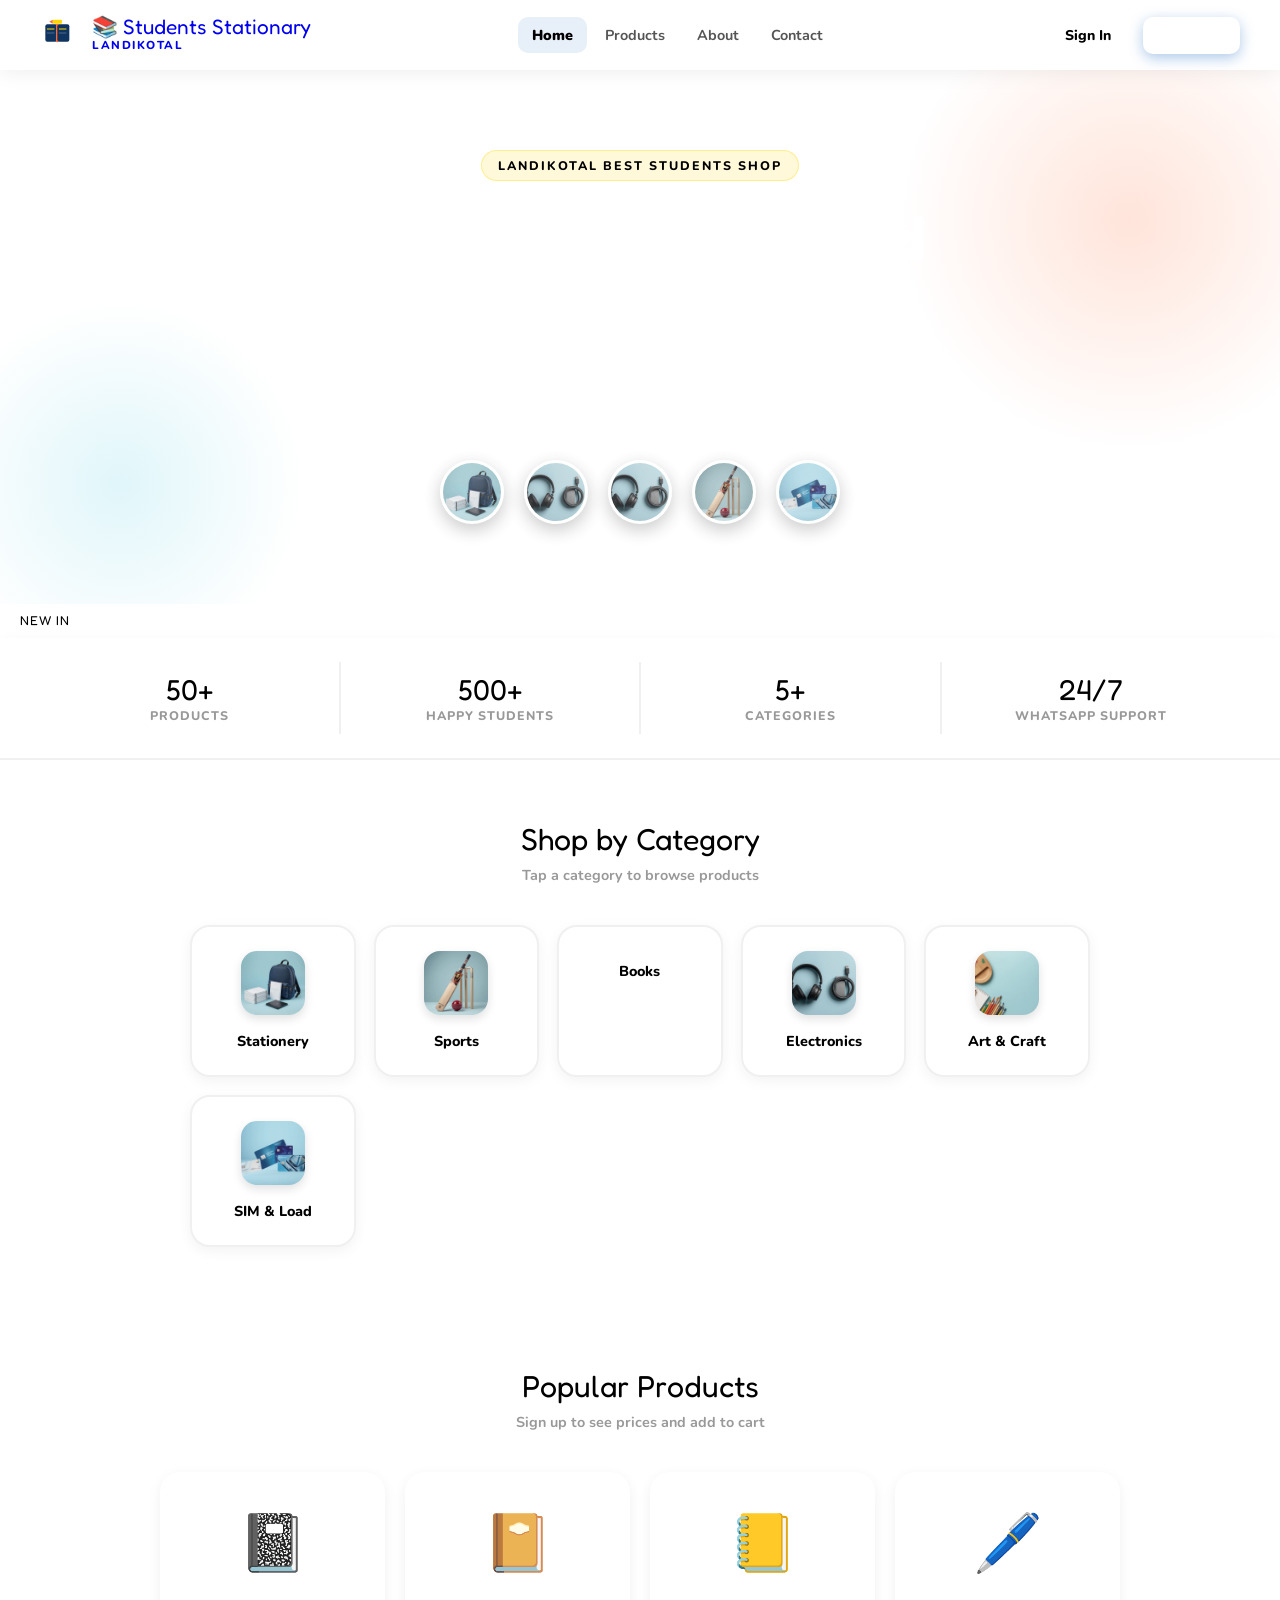
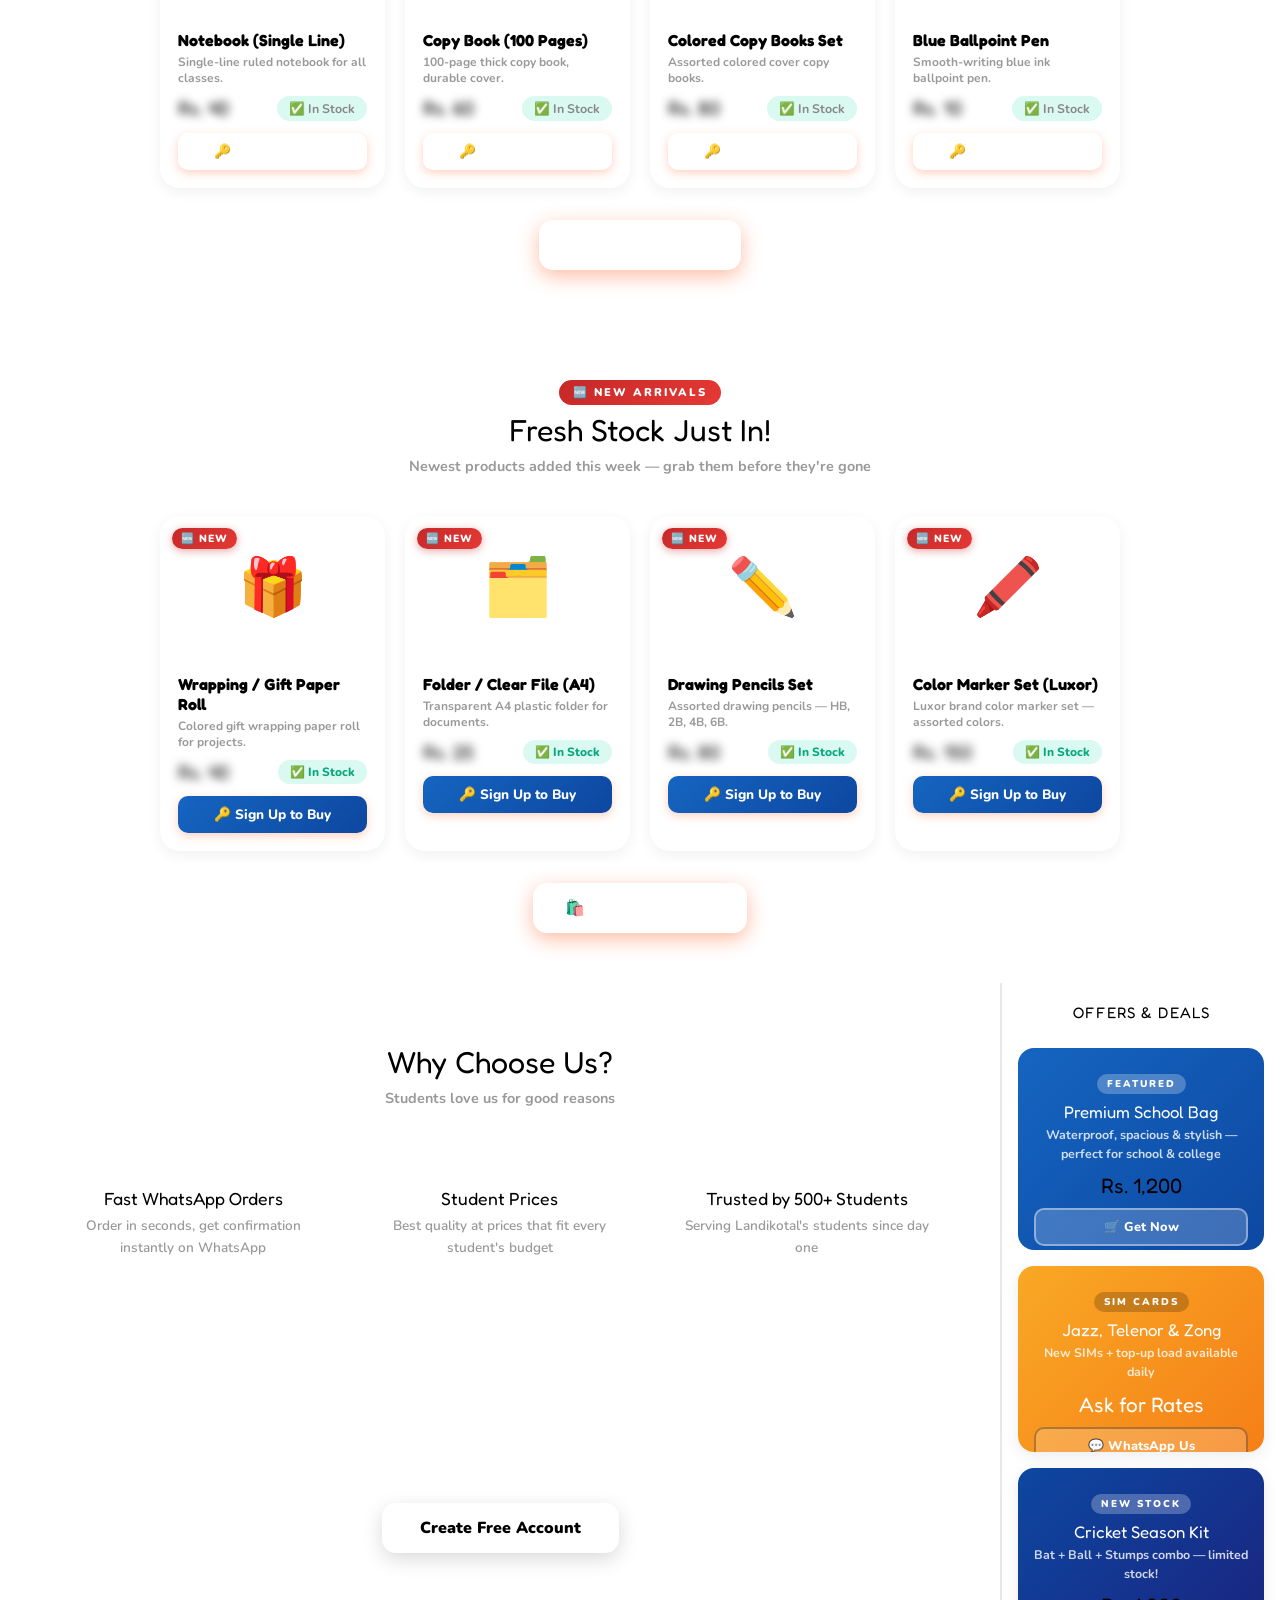
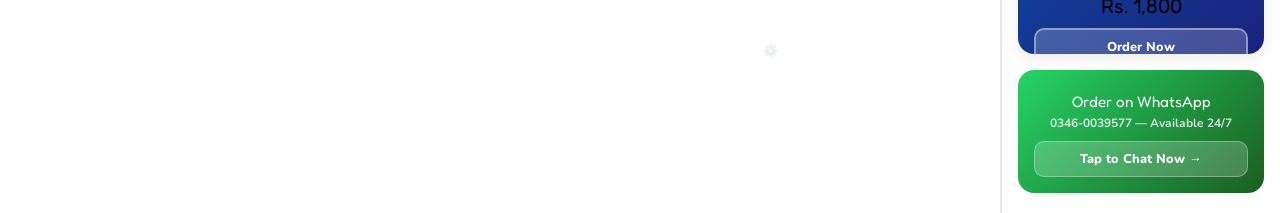
==== commit 2f53d194: "Update students  stationery shop.html" ====
--- a/students  stationery shop.html
+++ b/students  stationery shop.html
@@ -5,1159 +5,7 @@
 <meta name="viewport" content="width=device-width, initial-scale=1.0">
 <title>Students Stationary Shop – Panel</title>
 <link href="https://fonts.googleapis.com/css2?family=Fredoka+One&family=Nunito:wght@400;600;700;800;900&display=swap" rel="stylesheet">
-<style>
-  :root {
-    --primary: #1565C0;
-    --primary-hover: #0D47A1;
-    --secondary: #0A1628;
-    --accent: #F9A825;
-    --blue: #1976D2;
-    --teal: #00ACC1;
-    --light: #F0F4FF;
-    --white: #ffffff;
-    --green: #00897B;
-    --danger: #C62828;
-    --sidebar-w: 260px;
-    --gold: #F9A825;
-    --navy: #0A1628;
-    --royal: #1565C0;
-  }
-
-  * { margin: 0; padding: 0; box-sizing: border-box; }
-  html { scroll-behavior: smooth; }
-  body { font-family: 'Nunito', sans-serif; background: var(--light); color: var(--secondary); overflow-x: hidden; }
-
-  /* ══════════════════════════════════════
-     AUTH SCREENS  (Login / Register)
-  ══════════════════════════════════════ */
-  .auth-screen {
-    display: none;
-    min-height: 100vh;
-    background: linear-gradient(135deg, var(--navy) 0%, var(--royal) 60%, #0D47A1 100%);
-    align-items: center; justify-content: center;
-    padding: 20px;
-    position: relative; overflow: hidden;
-  }
-  .auth-screen.active { display: flex; }
-  .auth-screen::before {
-    content: '';
-    position: absolute; top: -120px; right: -120px;
-    width: 500px; height: 500px;
-    background: radial-gradient(circle, rgba(255,107,53,0.18) 0%, transparent 70%);
-    animation: pulse 5s ease-in-out infinite;
-  }
-  .auth-screen::after {
-    content: '';
-    position: absolute; bottom: -100px; left: -100px;
-    width: 400px; height: 400px;
-    background: radial-gradient(circle, rgba(0,180,216,0.12) 0%, transparent 70%);
-    animation: pulse 7s ease-in-out infinite reverse;
-  }
-  @keyframes pulse { 0%,100%{transform:scale(1);} 50%{transform:scale(1.15);} }
-
-  .auth-card {
-    background: rgba(255,255,255,0.04);
-    backdrop-filter: blur(20px);
-    border: 1px solid rgba(255,255,255,0.12);
-    border-radius: 28px; padding: 44px 40px;
-    width: 100%; max-width: 440px;
-    z-index: 1;
-    animation: slideUp .6s ease;
-  }
-  @keyframes slideUp { from{opacity:0;transform:translateY(30px);} to{opacity:1;transform:translateY(0);} }
-
-  .auth-logo {
-    text-align: center; margin-bottom: 30px;
-  }
-  .auth-logo .shop-name {
-    font-family: 'Fredoka One', cursive;
-    font-size: 1.6rem; color: var(--accent);
-    display: block; margin-top: 6px;
-  }
-  .auth-logo .shop-sub {
-    color: var(--primary); font-size: 0.85rem; font-weight: 700;
-    letter-spacing: 2px; text-transform: uppercase;
-  }
-
-  .auth-title {
-    font-family: 'Fredoka One', cursive;
-    font-size: 1.8rem; color: white;
-    margin-bottom: 6px; text-align: center;
-  }
-  .auth-subtitle { color: rgba(255,255,255,0.55); font-size: 0.9rem; text-align: center; margin-bottom: 28px; font-weight: 600; }
-
-  .form-group { margin-bottom: 18px; }
-  .form-group label { display: block; font-weight: 800; font-size: 0.83rem; color: rgba(255,255,255,0.8); margin-bottom: 7px; letter-spacing: 0.5px; }
-  .form-group input, .form-group select {
-    width: 100%; padding: 13px 18px;
-    border: 2px solid rgba(255,255,255,0.12); border-radius: 14px;
-    background: rgba(255,255,255,0.07);
-    color: white; font-family: 'Nunito', sans-serif; font-size: 0.95rem;
-    outline: none; transition: border-color .2s, box-shadow .2s;
-  }
-  .form-group input::placeholder { color: rgba(255,255,255,0.35); }
-  .form-group input:focus, .form-group select:focus {
-    border-color: var(--primary);
-    box-shadow: 0 0 0 4px rgba(255,107,53,0.15);
-  }
-  .form-group select option { background: var(--secondary); color: white; }
-
-  .role-tabs {
-    display: flex; gap: 10px; margin-bottom: 26px;
-  }
-  .role-tab {
-    flex: 1; padding: 12px; border-radius: 12px;
-    border: 2px solid rgba(255,255,255,0.15);
-    background: transparent; color: rgba(255,255,255,0.6);
-    font-family: 'Nunito', sans-serif; font-weight: 800;
-    font-size: 0.9rem; cursor: pointer; transition: all .25s;
-    text-align: center;
-  }
-  .role-tab.active {
-    background: var(--primary); border-color: var(--primary);
-    color: white; box-shadow: 0 4px 14px rgba(255,107,53,0.35);
-  }
-
-  .btn-auth {
-    width: 100%; padding: 15px;
-    background: var(--primary); color: white; border: none;
-    border-radius: 14px; font-family: 'Nunito', sans-serif;
-    font-weight: 800; font-size: 1.05rem; cursor: pointer;
-    transition: transform .2s, box-shadow .2s;
-    box-shadow: 0 6px 18px rgba(255,107,53,0.4);
-    margin-top: 6px;
-  }
-  .btn-auth:hover { transform: translateY(-2px); box-shadow: 0 10px 26px rgba(255,107,53,0.5); }
-
-  .auth-switch {
-    text-align: center; margin-top: 20px;
-    color: rgba(255,255,255,0.5); font-size: 0.9rem; font-weight: 600;
-  }
-  .auth-switch a { color: var(--accent); text-decoration: none; font-weight: 800; cursor: pointer; }
-  .auth-switch a:hover { text-decoration: underline; }
-
-  .error-msg {
-    background: rgba(231,76,60,0.2); border: 1px solid rgba(231,76,60,0.4);
-    color: #ff8a80; border-radius: 10px; padding: 10px 14px;
-    font-size: 0.85rem; font-weight: 700; margin-bottom: 16px;
-    display: none;
-  }
-  .error-msg.show { display: block; }
-
-  .success-msg {
-    background: rgba(0,137,123,0.18); border: 1px solid rgba(0,137,123,0.4);
-    color: #4dd0c4; border-radius: 10px; padding: 10px 14px;
-    font-size: 0.85rem; font-weight: 700; margin-bottom: 16px;
-    display: none;
-  }
-  .success-msg.show { display: block; }
-
-  .forgot-link-row { text-align: right; margin: -10px 0 18px; }
-  .forgot-link-row a { color: rgba(255,255,255,0.55); font-size: 0.82rem; font-weight: 700; cursor: pointer; text-decoration: none; }
-  .forgot-link-row a:hover { color: var(--accent); text-decoration: underline; }
-
-  .fp-step { display: none; }
-  .fp-step.active { display: block; }
-
-  .fp-demo-box {
-    background: rgba(249,168,37,0.12); border: 1px dashed rgba(249,168,37,0.5);
-    border-radius: 12px; padding: 14px 16px; margin-bottom: 18px;
-    font-size: 0.82rem; color: rgba(255,255,255,0.75); line-height: 1.5;
-  }
-  .fp-demo-box strong { color: var(--accent); }
-  .fp-demo-code {
-    display: inline-block; font-family: 'Fredoka One', cursive;
-    font-size: 1.35rem; letter-spacing: 5px; color: white;
-    background: rgba(255,255,255,0.08); border-radius: 8px;
-    padding: 6px 16px; margin: 8px 0 2px;
-  }
-
-  .fp-meta-row {
-    display: flex; justify-content: space-between; align-items: center;
-    margin-top: -6px; margin-bottom: 18px; font-size: 0.8rem;
-  }
-  .fp-meta-row a { color: var(--accent); font-weight: 800; cursor: pointer; text-decoration: none; }
-  .fp-meta-row a:hover { text-decoration: underline; }
-  .fp-meta-row span { color: rgba(255,255,255,0.45); font-weight: 700; }
-
-  .pw-hint {
-    font-size: 0.78rem; color: rgba(255,255,255,0.45); font-weight: 600;
-    margin: -10px 0 16px; line-height: 1.4;
-  }
-
-  .btn-auth:disabled { opacity: 0.6; cursor: not-allowed; transform: none !important; }
-
-  /* ══════════════════════════════════════
-     PASSWORD SHOW/HIDE TOGGLE
-  ══════════════════════════════════════ */
-  .pw-wrap { position: relative; }
-  .pw-wrap input { padding-right: 46px !important; }
-  .pw-toggle {
-    position: absolute; top: 50%; right: 4px; transform: translateY(-50%);
-    background: none; border: none; padding: 8px; margin: 0;
-    cursor: pointer; display: flex; align-items: center; justify-content: center;
-    color: rgba(255,255,255,0.5); opacity: 0.9; transition: color .2s, opacity .2s;
-    border-radius: 8px;
-  }
-  .pw-toggle:hover { color: var(--accent); opacity: 1; }
-  .pw-toggle:focus-visible { outline: 2px solid var(--accent); outline-offset: 1px; }
-  .pw-toggle svg { width: 19px; height: 19px; display: block; pointer-events: none; }
-  .pw-toggle .icon-eye-closed { display: none; }
-  .pw-toggle.pw-visible .icon-eye-open { display: none; }
-  .pw-toggle.pw-visible .icon-eye-closed { display: block; }
-
-  /* Light/card context (e.g. Change Password form in Admin Settings) */
-  .card .pw-toggle { color: #aaa; }
-  .card .pw-toggle:hover { color: var(--primary); }
-
-  /* ══════════════════════════════════════
-     DASHBOARD LAYOUT
-  ══════════════════════════════════════ */
-  .dashboard { display: none; min-height: 100vh; }
-  .dashboard.active { display: flex; }
-
-  /* SIDEBAR */
-  .sidebar {
-    width: var(--sidebar-w); min-height: 100vh;
-    background: var(--secondary);
-    display: flex; flex-direction: column;
-    position: fixed; left: 0; top: 0; z-index: 100;
-    transition: transform .3s;
-    box-shadow: 4px 0 20px rgba(0,0,0,0.2);
-  }
-  .sidebar-logo {
-    padding: 24px 22px 20px;
-    border-bottom: 1px solid rgba(255,255,255,0.08);
-  }
-  .sidebar-logo .s-name {
-    font-family: 'Fredoka One', cursive;
-    font-size: 1.2rem; color: var(--accent); display: block;
-  }
-  .sidebar-logo .s-sub { color: var(--primary); font-size: 0.72rem; font-weight: 700; letter-spacing: 1.5px; text-transform: uppercase; }
-
-  .sidebar-user {
-    padding: 18px 22px;
-    border-bottom: 1px solid rgba(255,255,255,0.06);
-    display: flex; align-items: center; gap: 12px;
-  }
-  .user-avatar {
-    width: 42px; height: 42px; border-radius: 50%;
-    background: linear-gradient(135deg, var(--primary), var(--accent));
-    display: flex; align-items: center; justify-content: center;
-    font-size: 1.2rem; font-weight: 900; color: white;
-    flex-shrink: 0;
-  }
-  .user-info .u-name { color: white; font-weight: 800; font-size: 0.9rem; }
-  .user-info .u-role {
-    font-size: 0.72rem; font-weight: 700; letter-spacing: 1px;
-    text-transform: uppercase; padding: 2px 8px; border-radius: 50px;
-    display: inline-block; margin-top: 2px;
-  }
-  .u-role.admin { background: rgba(255,107,53,0.25); color: var(--primary); }
-  .u-role.user { background: rgba(0,180,216,0.25); color: var(--teal); }
-
-  .sidebar-nav { flex: 1; padding: 16px 12px; overflow-y: auto; }
-  .nav-section-label {
-    font-size: 0.68rem; font-weight: 800; letter-spacing: 2px;
-    text-transform: uppercase; color: rgba(255,255,255,0.3);
-    padding: 10px 12px 6px;
-  }
-  .nav-item {
-    display: flex; align-items: center; gap: 12px;
-    padding: 11px 14px; border-radius: 14px;
-    color: rgba(255,255,255,0.6); text-decoration: none;
-    font-weight: 700; font-size: 0.9rem;
-    cursor: pointer; transition: all .2s;
-    margin-bottom: 3px; border: none; background: none; width: 100%; text-align: left;
-  }
-  .nav-item:hover { background: rgba(255,255,255,0.07); color: white; }
-  .nav-item.active { background: var(--primary); color: white; box-shadow: 0 4px 12px rgba(255,107,53,0.3); }
-  .nav-item .nav-icon { font-size: 1.1rem; width: 22px; text-align: center; }
-  .nav-item .nav-badge {
-    margin-left: auto; background: var(--accent); color: var(--secondary);
-    font-size: 0.7rem; font-weight: 900; padding: 2px 7px; border-radius: 50px;
-  }
-
-  .sidebar-bottom {
-    padding: 14px 12px;
-    border-top: 1px solid rgba(255,255,255,0.06);
-  }
-  .btn-logout {
-    display: flex; align-items: center; gap: 10px;
-    width: 100%; padding: 11px 14px; border-radius: 14px;
-    background: rgba(231,76,60,0.12); border: 1px solid rgba(231,76,60,0.2);
-    color: #ff8a80; font-family: 'Nunito', sans-serif;
-    font-weight: 800; font-size: 0.88rem; cursor: pointer; transition: all .2s;
-  }
-  .btn-logout:hover { background: rgba(231,76,60,0.22); color: white; }
-
-  /* MAIN CONTENT */
-  .main-content {
-    margin-left: var(--sidebar-w);
-    flex: 1; min-height: 100vh;
-    background: var(--light);
-    display: flex; flex-direction: column;
-  }
-
-  /* TOP BAR */
-  .topbar {
-    background: white; padding: 16px 28px;
-    display: flex; align-items: center; justify-content: space-between;
-    border-bottom: 2px solid #f0f0f0;
-    position: sticky; top: 0; z-index: 50;
-    box-shadow: 0 2px 12px rgba(0,0,0,0.05);
-  }
-  .topbar-title { font-family: 'Fredoka One', cursive; font-size: 1.4rem; color: var(--secondary); }
-  .topbar-right { display: flex; align-items: center; gap: 14px; }
-  .topbar-notif {
-    position: relative; cursor: pointer;
-    background: var(--light); border-radius: 50%; width: 40px; height: 40px;
-    display: flex; align-items: center; justify-content: center;
-    font-size: 1.1rem; transition: background .2s;
-  }
-  .topbar-notif:hover { background: #ffe8df; }
-  .notif-dot {
-    position: absolute; top: 6px; right: 6px;
-    width: 9px; height: 9px; background: var(--primary);
-    border-radius: 50%; border: 2px solid white;
-  }
-  .topbar-avatar {
-    width: 38px; height: 38px; border-radius: 50%;
-    background: linear-gradient(135deg, var(--primary), var(--accent));
-    display: flex; align-items: center; justify-content: center;
-    font-weight: 900; color: white; font-size: 1rem; cursor: pointer;
-  }
-
-  /* PAGE VIEWS */
-  .page-view { display: none; padding: 28px; }
-  .page-view.active { display: block; }
-
-  /* STATS ROW */
-  .stats-row {
-    display: grid; grid-template-columns: repeat(auto-fit, minmax(200px, 1fr));
-    gap: 20px; margin-bottom: 28px;
-  }
-  .stat-box {
-    background: white; border-radius: 20px; padding: 22px 24px;
-    box-shadow: 0 4px 16px rgba(0,0,0,0.06);
-    display: flex; align-items: center; gap: 16px;
-    border-left: 4px solid var(--box-color, var(--primary));
-    transition: transform .2s, box-shadow .2s;
-  }
-  .stat-box:hover { transform: translateY(-3px); box-shadow: 0 8px 24px rgba(0,0,0,0.1); }
-  .stat-box-icon {
-    width: 52px; height: 52px; border-radius: 14px;
-    background: var(--box-bg, rgba(255,107,53,0.1));
-    display: flex; align-items: center; justify-content: center;
-    font-size: 1.5rem; flex-shrink: 0;
-  }
-  .stat-box h4 { font-family: 'Fredoka One', cursive; font-size: 1.8rem; color: var(--secondary); }
-  .stat-box p { font-size: 0.82rem; color: #777; font-weight: 700; }
-
-  /* CARDS */
-  .card {
-    background: white; border-radius: 20px; padding: 24px;
-    box-shadow: 0 4px 16px rgba(0,0,0,0.06); margin-bottom: 24px;
-  }
-  .card-header {
-    display: flex; align-items: center; justify-content: space-between;
-    margin-bottom: 20px; flex-wrap: wrap; gap: 10px;
-  }
-  .card-title {
-    font-family: 'Fredoka One', cursive; font-size: 1.2rem; color: var(--secondary);
-  }
-
-  /* BUTTONS */
-  .btn {
-    padding: 9px 20px; border-radius: 10px; border: none;
-    font-family: 'Nunito', sans-serif; font-weight: 800; font-size: 0.85rem;
-    cursor: pointer; transition: all .2s; display: inline-flex; align-items: center; gap: 6px;
-  }
-  .btn-primary-sm { background: var(--primary); color: white; box-shadow: 0 3px 10px rgba(255,107,53,0.3); }
-  .btn-primary-sm:hover { transform: translateY(-2px); box-shadow: 0 6px 16px rgba(255,107,53,0.4); }
-  .btn-teal { background: var(--teal); color: white; box-shadow: 0 3px 10px rgba(0,180,216,0.3); }
-  .btn-teal:hover { transform: translateY(-2px); }
-  .btn-green { background: var(--green); color: white; box-shadow: 0 3px 10px rgba(6,214,160,0.3); }
-  .btn-green:hover { transform: translateY(-2px); }
-  .btn-danger { background: var(--danger); color: white; }
-  .btn-danger:hover { transform: translateY(-2px); }
-  .btn-outline-sm {
-    background: transparent; border: 2px solid var(--primary);
-    color: var(--primary);
-  }
-  .btn-outline-sm:hover { background: var(--primary); color: white; }
-
-  /* TABLES */
-  .table-wrap { overflow-x: auto; }
-  table { width: 100%; border-collapse: collapse; }
-  thead th {
-    background: var(--light); padding: 12px 16px;
-    font-size: 0.8rem; font-weight: 800; color: #777;
-    text-transform: uppercase; letter-spacing: 1px;
-    text-align: left; border-bottom: 2px solid #f0f0f0;
-  }
-  tbody td { padding: 14px 16px; border-bottom: 1px solid #f8f8f8; font-size: 0.9rem; vertical-align: middle; }
-  tbody tr:hover { background: #fafafa; }
-  tbody tr:last-child td { border-bottom: none; }
-  .badge {
-    display: inline-block; padding: 4px 12px; border-radius: 50px;
-    font-size: 0.75rem; font-weight: 800;
-  }
-  .badge-success { background: rgba(6,214,160,0.15); color: #05a87e; }
-  .badge-warning { background: rgba(255,215,0,0.2); color: #b8860b; }
-  .badge-danger { background: rgba(231,76,60,0.15); color: #c0392b; }
-  .badge-blue { background: rgba(15,52,96,0.12); color: var(--blue); }
-  .badge-teal { background: rgba(0,180,216,0.15); color: #0891b2; }
-
-  /* PRODUCT GRID */
-  .product-grid {
-    display: grid; grid-template-columns: repeat(auto-fill, minmax(220px, 1fr)); gap: 20px;
-  }
-  .product-card {
-    background: white; border-radius: 20px; overflow: hidden;
-    box-shadow: 0 4px 14px rgba(0,0,0,0.06);
-    transition: transform .25s, box-shadow .25s;
-    border: 2px solid transparent;
-  }
-  .product-card:hover { transform: translateY(-6px); box-shadow: 0 12px 28px rgba(0,0,0,0.1); border-color: var(--primary); }
-  .product-img {
-    height: 140px; background: var(--light);
-    display: flex; align-items: center; justify-content: center;
-    font-size: 3.5rem; position: relative;
-  }
-  .product-img .p-badge {
-    position: absolute; top: 10px; right: 10px;
-    background: var(--primary); color: white; font-size: 0.72rem;
-    font-weight: 800; padding: 3px 10px; border-radius: 50px;
-  }
-  .product-body { padding: 16px; }
-  .product-body h4 { font-family: 'Fredoka One', cursive; font-size: 1rem; color: var(--secondary); margin-bottom: 4px; }
-  .product-body .p-cat { font-size: 0.75rem; color: #999; font-weight: 700; margin-bottom: 10px; }
-  .product-body .p-price { font-family: 'Fredoka One', cursive; font-size: 1.2rem; color: var(--primary); }
-  .product-body .p-stock { font-size: 0.78rem; color: #888; font-weight: 700; }
-  .product-actions { display: flex; gap: 8px; margin-top: 12px; }
-
-  /* ORDER CARD (User) */
-  .order-card {
-    background: white; border-radius: 18px; padding: 20px 22px;
-    box-shadow: 0 4px 14px rgba(0,0,0,0.06); margin-bottom: 16px;
-    border-left: 4px solid var(--primary); display: flex; align-items: flex-start;
-    gap: 18px; flex-wrap: wrap;
-  }
-  .order-icon { font-size: 2rem; }
-  .order-info { flex: 1; min-width: 160px; }
-  .order-info h4 { font-family: 'Fredoka One', cursive; font-size: 1rem; color: var(--secondary); margin-bottom: 4px; }
-  .order-info p { font-size: 0.83rem; color: #777; font-weight: 600; }
-  .order-meta { text-align: right; }
-  .order-meta .o-price { font-family: 'Fredoka One', cursive; font-size: 1.1rem; color: var(--primary); }
-  .order-meta .o-date { font-size: 0.78rem; color: #bbb; font-weight: 700; }
-
-  /* CARD FORM INPUTS (light background context) */
-  .card .form-group input,
-  .card .form-group select,
-  .card .form-group textarea {
-    border: 2px solid #e8e8e8; border-radius: 12px;
-    background: var(--light); color: var(--secondary);
-    padding: 12px 16px; font-size: 0.92rem;
-    font-family: 'Nunito', sans-serif; width: 100%; outline: none;
-    transition: border-color .2s, box-shadow .2s;
-  }
-  .card .form-group input:focus,
-  .card .form-group select:focus,
-  .card .form-group textarea:focus {
-    border-color: var(--primary); box-shadow: 0 0 0 4px rgba(255,107,53,0.1);
-  }
-  .card .form-group textarea { resize: vertical; min-height: 100px; }
-  .card .form-group select option { background: white; }
-  .form-row-2 { display: grid; grid-template-columns: 1fr 1fr; gap: 16px; }
-
-  /* CART */
-  /* ── CART ITEMS ── */
-  .cart-item {
-    display: flex; align-items: center; gap: 14px; padding: 16px 22px;
-    border-bottom: 1px solid #f5f5f5; transition: background .15s;
-  }
-  .cart-item:last-child { border-bottom: none; }
-  .cart-item:hover { background: rgba(21,101,192,0.02); }
-  .cart-item-icon {
-    font-size: 2rem; width: 52px; height: 52px; background: var(--light);
-    border-radius: 12px; display: flex; align-items: center; justify-content: center;
-    flex-shrink: 0;
-  }
-  .cart-item-info { flex: 1; min-width: 0; }
-  .cart-item-info h4 { font-weight: 800; font-size: 0.92rem; color: var(--secondary); margin-bottom: 3px; white-space: nowrap; overflow: hidden; text-overflow: ellipsis; }
-  .cart-item-info p  { font-size: 0.8rem; color: #999; font-weight: 600; display: flex; align-items: center; gap: 6px; flex-wrap: wrap; }
-  .qty-control { display: flex; align-items: center; gap: 6px; flex-shrink: 0; }
-  .qty-btn {
-    width: 30px; height: 30px; border-radius: 8px; border: 2px solid #e8e8e8;
-    background: white; font-weight: 900; cursor: pointer; font-size: 1.05rem;
-    transition: all .15s; display: flex; align-items: center; justify-content: center;
-    flex-shrink: 0;
-  }
-  .qty-btn:hover:not(:disabled) { border-color: var(--primary); color: var(--primary); background: rgba(21,101,192,0.05); }
-  .qty-val { font-weight: 800; font-size: 0.95rem; min-width: 22px; text-align: center; }
-  .cart-price { font-family: 'Fredoka One', cursive; font-size: 1.05rem; color: var(--primary); flex-shrink: 0; }
-
-  /* Cart nav badge transition */
-  #cartNavBadge { transition: transform .3s cubic-bezier(.68,-.55,.27,1.55); }
-
-  /* Mobile: collapse cart layout */
-  @media (max-width: 899px) {
-    #cartLayout { grid-template-columns: 1fr !important; }
-    #cartSummary { position: static !important; }
-    .cart-item { gap: 10px; padding: 14px 16px; }
-    .cart-item-icon { width: 40px; height: 40px; font-size: 1.5rem; }
-  }
-
-  /* NOTIFICATION */
-  .toast {
-    position: fixed; bottom: 24px; right: 24px; z-index: 9999;
-    background: var(--secondary); color: white;
-    padding: 14px 22px; border-radius: 14px; font-weight: 700; font-size: 0.9rem;
-    box-shadow: 0 8px 24px rgba(0,0,0,0.2);
-    transform: translateY(80px); opacity: 0;
-    transition: all .4s ease;
-    display: flex; align-items: center; gap: 10px;
-  }
-  .toast.show { transform: translateY(0); opacity: 1; }
-  .toast.success { border-left: 4px solid var(--green); }
-  .toast.error { border-left: 4px solid var(--danger); }
-  .toast.info { border-left: 4px solid var(--teal); }
-
-  /* MODAL */
-  .modal-overlay {
-    position: fixed; inset: 0; background: rgba(0,0,0,0.5);
-    z-index: 500; display: none; align-items: center; justify-content: center;
-    padding: 20px; backdrop-filter: blur(4px);
-  }
-  .modal-overlay.open { display: flex; }
-  .modal {
-    background: white; border-radius: 24px; padding: 32px;
-    width: 100%; max-width: 480px;
-    animation: slideUp .35s ease;
-    max-height: 90vh; overflow-y: auto;
-  }
-  .modal-header { display: flex; align-items: center; justify-content: space-between; margin-bottom: 24px; }
-  .modal-title { font-family: 'Fredoka One', cursive; font-size: 1.3rem; color: var(--secondary); }
-  .modal-close { background: var(--light); border: none; width: 34px; height: 34px; border-radius: 50%; cursor: pointer; font-size: 1rem; transition: background .2s; }
-  .modal-close:hover { background: #ffe0d5; }
-
-  /* SEARCH BAR */
-  .search-bar {
-    display: flex; align-items: center; gap: 10px;
-    background: var(--light); border-radius: 12px; padding: 10px 16px;
-    border: 2px solid #e8e8e8; max-width: 320px; flex: 1;
-  }
-  .search-bar input { border: none; background: none; outline: none; font-family: 'Nunito', sans-serif; font-size: 0.9rem; width: 100%; color: var(--secondary); }
-  .search-icon { color: #bbb; font-size: 1rem; }
-
-  /* MOBILE HAMBURGER */
-  .mobile-toggle {
-    display: none; background: none; border: none; font-size: 1.4rem; cursor: pointer; color: var(--secondary);
-  }
-  .sidebar-overlay { display: none; position: fixed; inset: 0; background: rgba(0,0,0,0.4); z-index: 99; }
-  .sidebar-overlay.show { display: block; }
-
-  /* WELCOME BANNER */
-  .welcome-banner {
-    background: linear-gradient(135deg, var(--secondary) 0%, var(--blue) 100%);
-    border-radius: 20px; padding: 28px 32px; margin-bottom: 24px;
-    display: flex; align-items: center; justify-content: space-between;
-    flex-wrap: wrap; gap: 16px; overflow: hidden; position: relative;
-  }
-  .welcome-banner::after {
-    content: '🎒';
-    position: absolute; right: 130px; top: -10px;
-    font-size: 5rem; opacity: 0.08;
-  }
-  .wb-text h2 { font-family: 'Fredoka One', cursive; font-size: 1.6rem; color: white; margin-bottom: 4px; }
-  .wb-text p { color: rgba(255,255,255,0.65); font-size: 0.9rem; font-weight: 600; }
-  .wb-btn {
-    background: var(--primary); color: white; border: none;
-    padding: 12px 22px; border-radius: 12px;
-    font-family: 'Nunito', sans-serif; font-weight: 800; font-size: 0.9rem;
-    cursor: pointer; white-space: nowrap;
-    transition: transform .2s, box-shadow .2s;
-    box-shadow: 0 4px 14px rgba(255,107,53,0.4);
-  }
-  .wb-btn:hover { transform: translateY(-2px); box-shadow: 0 8px 20px rgba(255,107,53,0.5); }
-
-  /* QUICK ACTIONS */
-  .quick-actions { display: grid; grid-template-columns: repeat(auto-fill, minmax(140px, 1fr)); gap: 14px; margin-bottom: 24px; }
-  .qa-btn {
-    background: white; border-radius: 16px; padding: 18px 16px;
-    text-align: center; cursor: pointer; border: 2px solid transparent;
-    transition: all .25s; box-shadow: 0 4px 12px rgba(0,0,0,0.05);
-  }
-  .qa-btn:hover { border-color: var(--primary); transform: translateY(-3px); box-shadow: 0 8px 20px rgba(0,0,0,0.1); }
-  .qa-icon { font-size: 1.8rem; margin-bottom: 8px; }
-  .qa-label { font-size: 0.82rem; font-weight: 800; color: var(--secondary); }
-
-  /* RESPONSIVE */
-  @media (max-width: 768px) {
-    .sidebar { transform: translateX(-100%); }
-    .sidebar.open { transform: translateX(0); }
-    .main-content { margin-left: 0; }
-    .mobile-toggle { display: block; }
-    .form-row-2 { grid-template-columns: 1fr; }
-    .stats-row { grid-template-columns: 1fr 1fr; }
-    .page-view { padding: 18px; }
-  }
-  @media (max-width: 480px) {
-    .stats-row { grid-template-columns: 1fr; }
-    .auth-card { padding: 30px 22px; }
-  }
-
-  /* EMPTY STATE */
-  .empty-state { text-align: center; padding: 50px 20px; color: #bbb; }
-  .empty-state .e-icon { font-size: 3.5rem; margin-bottom: 14px; }
-  .empty-state h4 { font-family: 'Fredoka One', cursive; font-size: 1.2rem; color: #ccc; margin-bottom: 6px; }
-  .empty-state p { font-size: 0.88rem; font-weight: 600; }
-
-  /* PROFILE */
-  .profile-header {
-    background: linear-gradient(135deg, var(--blue), var(--secondary));
-    border-radius: 20px; padding: 32px;
-    display: flex; align-items: center; gap: 24px; margin-bottom: 24px; flex-wrap: wrap;
-  }
-  .profile-avatar-big {
-    width: 80px; height: 80px; border-radius: 50%;
-    background: linear-gradient(135deg, var(--primary), var(--accent));
-    display: flex; align-items: center; justify-content: center;
-    font-size: 2.2rem; font-weight: 900; color: white;
-    border: 4px solid rgba(255,255,255,0.2); flex-shrink: 0;
-  }
-  .profile-info h3 { font-family: 'Fredoka One', cursive; font-size: 1.5rem; color: white; margin-bottom: 4px; }
-  .profile-info p { color: rgba(255,255,255,0.6); font-size: 0.88rem; font-weight: 600; }
-
-  /* ══════════════════════════════════════
-     LANDING PAGE
-  ══════════════════════════════════════ */
-  .landing-page {
-    display: none; min-height: 100vh; flex-direction: column;
-    background: var(--light);
-  }
-  .landing-page.active { display: flex; }
-
-  /* Landing Navbar */
-  .landing-nav {
-    background: white; padding: 0 40px;
-    display: flex; align-items: center; justify-content: space-between;
-    height: 70px; box-shadow: 0 2px 20px rgba(0,0,0,0.07);
-    position: sticky; top: 0; z-index: 200;
-  }
-  .landing-nav .nav-logo {
-    display: flex; align-items: center; gap: 12px;
-    text-decoration: none;
-  }
-  .landing-nav .nav-logo .logo-text {
-    font-family: 'Fredoka One', cursive;
-    font-size: 1.3rem; color: var(--secondary);
-    line-height: 1;
-  }
-  .landing-nav .nav-logo .logo-sub {
-    font-size: 0.72rem; color: var(--primary); font-weight: 800;
-    letter-spacing: 1.5px; text-transform: uppercase;
-  }
-  .landing-nav-right { display: flex; align-items: center; gap: 10px; }
-  .nav-btn-login {
-    padding: 9px 22px; border-radius: 10px;
-    border: 2px solid var(--royal); background: transparent;
-    color: var(--royal); font-family: 'Nunito', sans-serif;
-    font-weight: 800; font-size: 0.88rem; cursor: pointer; transition: all .2s;
-  }
-  .nav-btn-login:hover { background: rgba(21,101,192,0.08); }
-  .nav-btn-signup {
-    padding: 9px 22px; border-radius: 10px;
-    background: var(--royal); border: 2px solid var(--royal);
-    color: white; font-family: 'Nunito', sans-serif;
-    font-weight: 800; font-size: 0.88rem; cursor: pointer;
-    transition: all .2s; box-shadow: 0 4px 14px rgba(21,101,192,0.35);
-  }
-  .nav-btn-signup:hover { transform: translateY(-2px); box-shadow: 0 8px 20px rgba(21,101,192,0.45); }
-
-  /* Hero */
-  .hero {
-    background: linear-gradient(135deg, var(--navy) 0%, var(--royal) 55%, #0D47A1 100%);
-    padding: 80px 40px; text-align: center; position: relative; overflow: hidden;
-  }
-  .hero::before {
-    content: ''; position: absolute; top: -100px; right: -100px;
-    width: 500px; height: 500px;
-    background: radial-gradient(circle, rgba(255,107,53,0.18) 0%, transparent 65%);
-    animation: pulse 6s ease-in-out infinite;
-  }
-  .hero::after {
-    content: ''; position: absolute; bottom: -80px; left: -80px;
-    width: 400px; height: 400px;
-    background: radial-gradient(circle, rgba(0,180,216,0.12) 0%, transparent 65%);
-    animation: pulse 8s ease-in-out infinite reverse;
-  }
-  .hero-badge {
-    display: inline-block;
-    background: rgba(255,215,0,0.15); border: 1px solid rgba(255,215,0,0.35);
-    color: var(--accent); font-size: 0.78rem; font-weight: 800;
-    letter-spacing: 2px; text-transform: uppercase;
-    padding: 6px 16px; border-radius: 50px; margin-bottom: 22px;
-    position: relative; z-index: 1;
-  }
-  .hero h1 {
-    font-family: 'Fredoka One', cursive;
-    font-size: clamp(2.2rem, 5vw, 3.8rem); color: white;
-    margin-bottom: 16px; position: relative; z-index: 1; line-height: 1.15;
-  }
-  .hero h1 span { color: var(--gold); }
-  .hero p {
-    color: rgba(255,255,255,0.65); font-size: 1.05rem; font-weight: 600;
-    max-width: 520px; margin: 0 auto 36px; position: relative; z-index: 1; line-height: 1.7;
-  }
-  .hero-btns { display: flex; justify-content: center; gap: 14px; flex-wrap: wrap; position: relative; z-index: 1; }
-  .hero-btn-primary {
-    padding: 14px 32px; border-radius: 14px;
-    background: var(--primary); color: white; border: none;
-    font-family: 'Nunito', sans-serif; font-weight: 800; font-size: 1rem;
-    cursor: pointer; transition: all .25s;
-    box-shadow: 0 6px 20px rgba(255,107,53,0.45);
-  }
-  .hero-btn-primary:hover { transform: translateY(-3px); box-shadow: 0 12px 28px rgba(255,107,53,0.55); }
-  .hero-btn-secondary {
-    padding: 14px 32px; border-radius: 14px;
-    background: rgba(255,255,255,0.1); color: white;
-    border: 2px solid rgba(255,255,255,0.25);
-    font-family: 'Nunito', sans-serif; font-weight: 800; font-size: 1rem;
-    cursor: pointer; transition: all .25s; backdrop-filter: blur(8px);
-  }
-  .hero-btn-secondary:hover { background: rgba(255,255,255,0.18); border-color: rgba(255,255,255,0.45); }
-  .hero-emojis {
-    font-size: 3.5rem; margin-top: 44px; position: relative; z-index: 1;
-    display: flex; justify-content: center; gap: 20px; flex-wrap: wrap;
-    opacity: 0.85;
-  }
-  .hero-emojis span { animation: float 3s ease-in-out infinite; }
-  .hero-cat-img {
-    width: 64px; height: 64px; border-radius: 50%; object-fit: cover;
-    border: 3px solid rgba(255,255,255,0.35); box-shadow: 0 6px 18px rgba(0,0,0,0.25);
-    display: block;
-  }
-  .hero-emojis span:nth-child(2) { animation-delay: .4s; }
-  .hero-emojis span:nth-child(3) { animation-delay: .8s; }
-  .hero-emojis span:nth-child(4) { animation-delay: 1.2s; }
-  .hero-emojis span:nth-child(5) { animation-delay: 1.6s; }
-  @keyframes float { 0%,100%{transform:translateY(0);} 50%{transform:translateY(-10px);} }
-
-  /* Stats strip */
-  .stats-strip {
-    background: white; padding: 24px 40px;
-    display: flex; align-items: center; justify-content: center;
-    gap: 0; flex-wrap: wrap;
-    border-bottom: 2px solid #f0f0f0;
-    box-shadow: 0 4px 16px rgba(0,0,0,0.04);
-  }
-  .strip-item {
-    text-align: center; padding: 10px 32px;
-    border-right: 2px solid #f0f0f0; flex: 1; min-width: 120px;
-  }
-  .strip-item:last-child { border-right: none; }
-  .strip-num { font-family: 'Fredoka One', cursive; font-size: 1.8rem; color: var(--royal); }
-  .strip-label { font-size: 0.78rem; font-weight: 800; color: #999; text-transform: uppercase; letter-spacing: 1px; }
-
-  /* Categories */
-  .landing-section { padding: 60px 40px; }
-  .landing-section-title {
-    font-family: 'Fredoka One', cursive; font-size: 1.9rem; color: var(--secondary);
-    text-align: center; margin-bottom: 8px;
-  }
-  .landing-section-sub { text-align: center; color: #999; font-weight: 700; font-size: 0.9rem; margin-bottom: 40px; }
-  .cat-grid {
-    display: grid; grid-template-columns: repeat(auto-fill, minmax(160px,1fr)); gap: 18px;
-    max-width: 900px; margin: 0 auto;
-  }
-  .cat-card {
-    background: white; border-radius: 20px; padding: 24px 16px;
-    text-align: center; cursor: pointer;
-    border: 2px solid #f0f0f0;
-    transition: all .25s; box-shadow: 0 4px 14px rgba(0,0,0,0.05);
-  }
-  .cat-card:hover { border-color: var(--primary); transform: translateY(-4px); box-shadow: 0 10px 24px rgba(255,107,53,0.15); }
-  .cat-emoji { font-size: 2.4rem; margin-bottom: 10px; }
-  .cat-img { width: 64px; height: 64px; border-radius: 16px; object-fit: cover; margin-bottom: 10px; box-shadow: 0 4px 10px rgba(0,0,0,0.12); }
-  .cat-name { font-weight: 800; font-size: 0.9rem; color: var(--secondary); }
-
-  /* Featured Products landing */
-  .featured-section { padding: 0 40px 60px; background: var(--light); }
-  .landing-product-grid {
-    display: grid; grid-template-columns: repeat(auto-fill, minmax(220px,1fr)); gap: 20px;
-    max-width: 960px; margin: 0 auto;
-  }
-
-  /* CTA Banner */
-  .cta-banner {
-    background: linear-gradient(135deg, var(--royal) 0%, #0D47A1 100%);
-    padding: 60px 40px; text-align: center;
-  }
-  .cta-banner h2 { font-family: 'Fredoka One', cursive; font-size: 2rem; color: white; margin-bottom: 10px; }
-  .cta-banner p { color: rgba(255,255,255,0.8); font-size: 0.95rem; font-weight: 600; margin-bottom: 28px; }
-  .cta-btn {
-    padding: 14px 38px; background: white; color: var(--primary);
-    border: none; border-radius: 14px; font-family: 'Nunito', sans-serif;
-    font-weight: 900; font-size: 1rem; cursor: pointer;
-    transition: all .25s; box-shadow: 0 6px 20px rgba(0,0,0,0.15);
-  }
-  .cta-btn:hover { transform: translateY(-3px); box-shadow: 0 12px 28px rgba(0,0,0,0.2); }
-
-  /* Landing Footer */
-  .landing-footer {
-    background: var(--secondary); color: rgba(255,255,255,0.6);
-    padding: 28px 40px; text-align: center; font-size: 0.85rem; font-weight: 600;
-  }
-  .landing-footer strong { color: var(--accent); font-weight: 800; }
-
-  /* Auth Modal */
-  .auth-modal-overlay {
-    position: fixed; inset: 0; background: rgba(0,0,0,0.6);
-    z-index: 9000; display: none; align-items: center; justify-content: center;
-    padding: 20px; backdrop-filter: blur(6px);
-  }
-  .auth-modal-overlay.open { display: flex; }
-  .auth-modal {
-    background: linear-gradient(145deg, var(--secondary), var(--blue));
-    border-radius: 28px; padding: 44px 40px;
-    width: 100%; max-width: 440px;
-    position: relative; animation: slideUp .4s ease;
-    border: 1px solid rgba(255,255,255,0.1);
-    box-shadow: 0 24px 60px rgba(0,0,0,0.4);
-  }
-  .auth-modal-close {
-    position: absolute; top: 16px; right: 18px;
-    background: rgba(255,255,255,0.1); border: none;
-    width: 34px; height: 34px; border-radius: 50%; cursor: pointer;
-    font-size: 1rem; color: white; transition: background .2s;
-  }
-  .auth-modal-close:hover { background: rgba(255,255,255,0.2); }
-
-  .pub-msg-input::placeholder { color: #999 !important; opacity: 1; }
-
-  @media (max-width: 768px) {
-    .landing-nav { padding: 0 18px; }
-    .hero { padding: 50px 20px; }
-    .landing-section, .featured-section { padding: 40px 20px; }
-    .stats-strip { padding: 16px 10px; }
-    .strip-item { padding: 8px 14px; min-width: 90px; }
-    .cta-banner { padding: 44px 20px; }
-    .landing-footer { padding: 22px 20px; }
-    .nav-btn-login, .nav-btn-signup { padding: 8px 14px; font-size: 0.8rem; }
-    .lp-nav-center { display: none; flex-direction: column; position: absolute; top: 70px; left: 0; right: 0; background: white; padding: 14px 18px; box-shadow: 0 8px 24px rgba(0,0,0,0.1); z-index: 300; gap: 6px; }
-    .lp-nav-center.open { display: flex; }
-    .lp-hamburger { display: flex; }
-    .landing-nav-right { gap: 6px; }
-    .contact-form-grid { grid-template-columns: 1fr !important; }
-  }
-
-  /* ── Multi-page landing ── */
-  .lp-page { display: none; }
-  .lp-page.active { display: block; }
-
-  /* Nav centre links */
-  .lp-nav-center {
-    display: flex; align-items: center; gap: 4px;
-  }
-  .lp-nav-link {
-    background: none; border: none; font-family: 'Nunito', sans-serif;
-    font-weight: 700; font-size: 0.9rem; color: #555;
-    padding: 8px 14px; border-radius: 10px; cursor: pointer;
-    transition: all .2s;
-  }
-  .lp-nav-link:hover { color: var(--royal); background: rgba(21,101,192,0.07); }
-  .lp-nav-link.active { color: var(--royal); font-weight: 900; background: rgba(21,101,192,0.1); }
-
-  /* Hamburger */
-  .lp-hamburger {
-    display: none; flex-direction: column; gap: 5px;
-    background: none; border: none; cursor: pointer; padding: 6px;
-    margin-left: auto; margin-right: 10px;
-  }
-  .lp-hamburger span { display: block; width: 22px; height: 2px; background: var(--secondary); border-radius: 2px; transition: all .3s; }
-
-  /* Page-level hero banner */
-  .lp-page-hero {
-    background: linear-gradient(135deg, var(--secondary) 0%, var(--blue) 100%);
-    padding: 60px 40px; text-align: center; position: relative; overflow: hidden;
-  }
-  .lp-page-hero::before {
-    content: ''; position: absolute; top: -80px; right: -80px;
-    width: 350px; height: 350px;
-    background: radial-gradient(circle, rgba(255,107,53,0.15) 0%, transparent 65%);
-  }
-  .lp-page-hero-inner { position: relative; z-index: 1; }
-  .lp-page-hero h1 { font-family: 'Fredoka One', cursive; font-size: 2.4rem; color: white; margin-bottom: 10px; }
-  .lp-page-hero p { color: rgba(255,255,255,0.65); font-size: 1rem; font-weight: 600; }
-
-  /* Filter buttons (public shop page) */
-  .lp-filter-btn {
-    padding: 9px 20px; border-radius: 10px; border: 2px solid #e8e8e8;
-    background: white; font-family: 'Nunito', sans-serif;
-    font-weight: 800; font-size: 0.85rem; color: #777; cursor: pointer; transition: all .2s;
-  }
-  .lp-filter-btn:hover { border-color: var(--primary); color: var(--primary); }
-  .lp-filter-btn.active { background: var(--primary); border-color: var(--primary); color: white; box-shadow: 0 3px 10px rgba(255,107,53,0.3); }
-
-  /* Why cards */
-  .why-card {
-    text-align: center; padding: 28px 20px; background: var(--light); border-radius: 20px;
-    transition: transform .2s, box-shadow .2s;
-  }
-  .why-card:hover { transform: translateY(-4px); box-shadow: 0 10px 24px rgba(0,0,0,0.08); }
-  .why-icon { font-size: 2.5rem; margin-bottom: 12px; }
-  .why-title { font-family: 'Fredoka One', cursive; font-size: 1.1rem; color: var(--secondary); margin-bottom: 6px; }
-  .why-text { font-size: 0.85rem; color: #999; font-weight: 600; line-height: 1.6; }
-
-  /* Timeline */
-  .timeline { position: relative; padding-left: 28px; }
-  .timeline::before { content: ''; position: absolute; left: 7px; top: 4px; bottom: 4px; width: 2px; background: #e8e8e8; border-radius: 2px; }
-  .tl-item { display: flex; align-items: flex-start; gap: 16px; margin-bottom: 28px; position: relative; }
-  .tl-dot { width: 16px; height: 16px; border-radius: 50%; background: var(--blue); border: 3px solid white; box-shadow: 0 0 0 2px var(--blue); flex-shrink: 0; margin-top: 2px; position: relative; left: -28px; }
-  .tl-body { margin-left: -12px; }
-  .tl-year { font-family: 'Fredoka One', cursive; font-size: 1.05rem; color: var(--primary); margin-bottom: 2px; }
-  .tl-text { font-size: 0.88rem; color: #666; font-weight: 600; line-height: 1.6; }
-
-  /* Contact cards */
-  .contact-card {
-    display: block; text-decoration: none; border-radius: 20px; padding: 28px 22px;
-    color: white; transition: transform .25s, box-shadow .25s;
-  }
-  .contact-card:hover { transform: translateY(-5px); box-shadow: 0 14px 32px rgba(0,0,0,0.18); }
-  .cc-icon { font-size: 2.2rem; margin-bottom: 10px; }
-  .cc-title { font-family: 'Fredoka One', cursive; font-size: 1.1rem; margin-bottom: 4px; }
-  .cc-val { font-size: 0.88rem; font-weight: 700; margin-bottom: 8px; opacity: 0.9; }
-  .cc-hint { font-size: 0.78rem; font-weight: 700; opacity: 0.65; }
-
-  /* ══ ADVERTISEMENT SIDEBAR ══ */
-  .home-layout {
-    display: flex; gap: 0; align-items: flex-start;
-  }
-  .home-main { flex: 1; min-width: 0; }
-  .ad-sidebar {
-    width: 280px; flex-shrink: 0;
-    background: white;
-    border-left: 2px solid #e8e8e8;
-    position: sticky; top: 70px;
-    max-height: calc(100vh - 70px);
-    overflow-y: auto;
-    padding: 20px 16px;
-    display: flex; flex-direction: column; gap: 16px;
-  }
-  .ad-sidebar-title {
-    font-family: 'Fredoka One', cursive;
-    font-size: 0.95rem; color: var(--navy);
-    text-align: center; padding-bottom: 10px;
-    border-bottom: 2px solid var(--light);
-    letter-spacing: 1px; text-transform: uppercase;
-    display: flex; align-items: center; justify-content: center; gap: 6px;
-  }
-  .ad-card {
-    border-radius: 16px; overflow: hidden;
-    box-shadow: 0 4px 16px rgba(0,0,0,0.08);
-    transition: transform .25s, box-shadow .25s;
-    cursor: pointer;
-  }
-  .ad-card:hover { transform: translateY(-3px); box-shadow: 0 8px 24px rgba(0,0,0,0.12); }
-  .ad-card-inner {
-    padding: 18px 16px;
-    display: flex; flex-direction: column; align-items: center; text-align: center;
-  }
-  .ad-emoji { font-size: 2.4rem; margin-bottom: 8px; }
-  .ad-tag {
-    font-size: 0.62rem; font-weight: 900; letter-spacing: 2px; text-transform: uppercase;
-    background: rgba(255,255,255,0.25); border-radius: 50px; padding: 3px 10px;
-    color: white; margin-bottom: 8px;
-  }
-  .ad-title { font-family: 'Fredoka One', cursive; font-size: 1.05rem; color: white; margin-bottom: 4px; }
-  .ad-desc { font-size: 0.78rem; color: rgba(255,255,255,0.8); font-weight: 700; margin-bottom: 10px; line-height: 1.5; }
-  .ad-price { font-family: 'Fredoka One', cursive; font-size: 1.3rem; color: var(--gold); }
-  .ad-btn {
-    margin-top: 10px; padding: 8px 18px; border-radius: 10px;
-    background: rgba(255,255,255,0.2); border: 2px solid rgba(255,255,255,0.4);
-    color: white; font-family: 'Nunito', sans-serif; font-weight: 800;
-    font-size: 0.8rem; cursor: pointer; transition: all .2s;
-    width: 100%;
-  }
-  .ad-btn:hover { background: rgba(255,255,255,0.35); }
-
-  /* Slider inside sidebar */
-  .ad-slider { position: relative; overflow: hidden; border-radius: 16px; }
-  .ad-slides { display: flex; transition: transform .5s ease; }
-  .ad-slide { min-width: 100%; }
-  .ad-dots {
-    display: flex; justify-content: center; gap: 6px;
-    padding: 8px 0 4px;
-  }
-  .ad-dot {
-    width: 7px; height: 7px; border-radius: 50%;
-    background: #ddd; cursor: pointer; transition: background .2s;
-    border: none;
-  }
-  .ad-dot.active { background: var(--royal); }
-
-  /* ══ NEW PRODUCTS BADGE ══ */
-  .new-badge {
-    position: absolute; top: 10px; left: 10px;
-    background: linear-gradient(135deg, #C62828, #E53935);
-    color: white; font-size: 0.65rem; font-weight: 900;
-    padding: 3px 9px; border-radius: 50px; letter-spacing: 1px;
-    text-transform: uppercase; z-index: 2;
-    box-shadow: 0 2px 8px rgba(198,40,40,0.4);
-    animation: newPulse 2s ease-in-out infinite;
-  }
-  @keyframes newPulse { 0%,100%{opacity:1;} 50%{opacity:0.7;} }
-
-  /* NEW ARRIVALS section */
-  .new-arrivals-strip {
-    background: linear-gradient(135deg, var(--navy) 0%, #1565C0 100%);
-    padding: 8px 20px;
-    display: flex; align-items: center; gap: 16px; overflow: hidden;
-  }
-  .na-label {
-    font-family: 'Fredoka One', cursive; font-size: 0.8rem;
-    color: var(--gold); white-space: nowrap; letter-spacing: 1px; text-transform: uppercase;
-    border-right: 2px solid rgba(255,255,255,0.2); padding-right: 16px;
-  }
-  .na-ticker {
-    display: flex; gap: 32px; animation: tickerMove 18s linear infinite;
-    white-space: nowrap;
-  }
-  .na-ticker span { font-size: 0.82rem; color: rgba(255,255,255,0.85); font-weight: 700; }
-  .na-ticker span strong { color: var(--gold); }
-  @keyframes tickerMove { 0%{transform:translateX(0);} 100%{transform:translateX(-50%);} }
-
-  @media (max-width: 900px) {
-    .ad-sidebar { display: none; }
-  }
-
-  /* ACTIVITY FEED */
-  .activity-item {
-    display: flex; align-items: flex-start; gap: 14px; padding: 14px 0; border-bottom: 1px solid #f5f5f5;
-  }
-  .activity-item:last-child { border-bottom: none; }
-  .act-icon {
-    width: 38px; height: 38px; border-radius: 12px;
-    display: flex; align-items: center; justify-content: center;
-    font-size: 1rem; flex-shrink: 0;
-  }
-  .act-text h5 { font-weight: 800; font-size: 0.88rem; color: var(--secondary); margin-bottom: 2px; }
-  .act-text p { font-size: 0.78rem; color: #aaa; font-weight: 600; }
-
-  /* ══════════════════════════════════════
-     ADMIN LOGIN SCREEN  (Requirement 3)
-  ══════════════════════════════════════ */
-  #adminLoginScreen {
-    display: none;
-    min-height: 100vh;
-    background: linear-gradient(135deg, #1a0a0a 0%, #3B0000 45%, #6B1010 100%);
-    align-items: center; justify-content: center;
-    padding: 20px;
-    position: fixed; inset: 0; z-index: 9999;
-    overflow: hidden;
-  }
-  #adminLoginScreen.active { display: flex; }
-  #adminLoginScreen::before {
-    content: '';
-    position: absolute; top: -100px; right: -100px;
-    width: 450px; height: 450px;
-    background: radial-gradient(circle, rgba(231,76,60,0.2) 0%, transparent 70%);
-    animation: pulse 6s ease-in-out infinite;
-  }
-  #adminLoginScreen::after {
-    content: '';
-    position: absolute; bottom: -80px; left: -80px;
-    width: 350px; height: 350px;
-    background: radial-gradient(circle, rgba(249,168,37,0.1) 0%, transparent 70%);
-    animation: pulse 8s ease-in-out infinite reverse;
-  }
-  .admin-login-card {
-    background: rgba(255,255,255,0.04);
-    backdrop-filter: blur(20px);
-    border: 1px solid rgba(231,76,60,0.25);
-    border-radius: 28px; padding: 44px 40px;
-    width: 100%; max-width: 440px;
-    z-index: 1;
-    animation: slideUp .6s ease;
-    box-shadow: 0 24px 60px rgba(0,0,0,0.5), 0 0 0 1px rgba(231,76,60,0.1);
-  }
-  .admin-portal-badge {
-    display: flex; align-items: center; justify-content: center; gap: 10px;
-    background: rgba(231,76,60,0.15);
-    border: 1px solid rgba(231,76,60,0.4);
-    border-radius: 50px; padding: 8px 20px;
-    margin-bottom: 24px;
-  }
-  .admin-portal-badge span { color: #e74c3c; font-weight: 900; font-size: 0.85rem; letter-spacing: 2px; text-transform: uppercase; }
-  .admin-shield {
-    width: 64px; height: 64px; margin: 0 auto 16px;
-    background: linear-gradient(135deg, #e74c3c, #c0392b);
-    border-radius: 20px;
-    display: flex; align-items: center; justify-content: center;
-    font-size: 2rem;
-    box-shadow: 0 8px 24px rgba(231,76,60,0.4);
-  }
-  .admin-login-title {
-    font-family: 'Fredoka One', cursive;
-    font-size: 1.9rem; color: white;
-    text-align: center; margin-bottom: 4px;
-  }
-  .admin-login-subtitle {
-    color: rgba(255,255,255,0.45); font-size: 0.88rem;
-    text-align: center; margin-bottom: 28px; font-weight: 600;
-  }
-  .admin-form-group { margin-bottom: 18px; }
-  .admin-form-group label {
-    display: block; font-weight: 800; font-size: 0.83rem;
-    color: rgba(255,255,255,0.75); margin-bottom: 7px; letter-spacing: 0.5px;
-  }
-  .admin-form-group input {
-    width: 100%; padding: 13px 18px;
-    border: 2px solid rgba(231,76,60,0.2); border-radius: 14px;
-    background: rgba(255,255,255,0.06);
-    color: white; font-family: 'Nunito', sans-serif; font-size: 0.95rem;
-    outline: none; transition: border-color .2s, box-shadow .2s;
-  }
-  .admin-form-group input::placeholder { color: rgba(255,255,255,0.3); }
-  .admin-form-group input:focus {
-    border-color: #e74c3c;
-    box-shadow: 0 0 0 4px rgba(231,76,60,0.15);
-  }
-  .btn-admin-login {
-    width: 100%; padding: 14px;
-    background: linear-gradient(135deg, #e74c3c, #c0392b);
-    color: white; border: none; border-radius: 14px;
-    font-family: 'Fredoka One', cursive; font-size: 1.1rem;
-    cursor: pointer; margin-top: 6px;
-    transition: all .2s;
-    box-shadow: 0 6px 20px rgba(231,76,60,0.4);
-  }
-  .btn-admin-login:hover { transform: translateY(-2px); box-shadow: 0 10px 28px rgba(231,76,60,0.5); }
-  .admin-back-link {
-    text-align: center; margin-top: 20px;
-    font-size: 0.85rem; color: rgba(255,255,255,0.4); font-weight: 600;
-  }
-  .admin-back-link a { color: rgba(231,76,60,0.8); cursor: pointer; text-decoration: none; }
-  .admin-back-link a:hover { color: #e74c3c; }
-  .admin-error-msg {
-    background: rgba(231,76,60,0.15); border: 1px solid rgba(231,76,60,0.4);
-    color: #ff8a80; border-radius: 10px; padding: 10px 14px;
-    font-size: 0.85rem; font-weight: 700;
-    display: none; margin-bottom: 16px;
-  }
-  .admin-error-msg.show { display: block; }
-  .admin-warning-strip {
-    background: rgba(249,168,37,0.1); border: 1px solid rgba(249,168,37,0.25);
-    border-radius: 10px; padding: 10px 14px; margin-bottom: 20px;
-    display: flex; align-items: center; gap: 8px;
-    font-size: 0.8rem; color: rgba(249,168,37,0.9); font-weight: 700;
-  }
-  @media(max-width:480px){
-    .admin-login-card { padding: 32px 24px; }
-  }
-</style>
+<link rel="stylesheet" href="style.css">
 </head>
 <body>
 
--- a/style.css
+++ b/style.css
@@ -0,0 +1,1153 @@
+<style>
+  :root {
+    --primary: #1565C0;
+    --primary-hover: #0D47A1;
+    --secondary: #0A1628;
+    --accent: #F9A825;
+    --blue: #1976D2;
+    --teal: #00ACC1;
+    --light: #F0F4FF;
+    --white: #ffffff;
+    --green: #00897B;
+    --danger: #C62828;
+    --sidebar-w: 260px;
+    --gold: #F9A825;
+    --navy: #0A1628;
+    --royal: #1565C0;
+  }
+
+  * { margin: 0; padding: 0; box-sizing: border-box; }
+  html { scroll-behavior: smooth; }
+  body { font-family: 'Nunito', sans-serif; background: var(--light); color: var(--secondary); overflow-x: hidden; }
+
+  /* ══════════════════════════════════════
+     AUTH SCREENS  (Login / Register)
+  ══════════════════════════════════════ */
+  .auth-screen {
+    display: none;
+    min-height: 100vh;
+    background: linear-gradient(135deg, var(--navy) 0%, var(--royal) 60%, #0D47A1 100%);
+    align-items: center; justify-content: center;
+    padding: 20px;
+    position: relative; overflow: hidden;
+  }
+  .auth-screen.active { display: flex; }
+  .auth-screen::before {
+    content: '';
+    position: absolute; top: -120px; right: -120px;
+    width: 500px; height: 500px;
+    background: radial-gradient(circle, rgba(255,107,53,0.18) 0%, transparent 70%);
+    animation: pulse 5s ease-in-out infinite;
+  }
+  .auth-screen::after {
+    content: '';
+    position: absolute; bottom: -100px; left: -100px;
+    width: 400px; height: 400px;
+    background: radial-gradient(circle, rgba(0,180,216,0.12) 0%, transparent 70%);
+    animation: pulse 7s ease-in-out infinite reverse;
+  }
+  @keyframes pulse { 0%,100%{transform:scale(1);} 50%{transform:scale(1.15);} }
+
+  .auth-card {
+    background: rgba(255,255,255,0.04);
+    backdrop-filter: blur(20px);
+    border: 1px solid rgba(255,255,255,0.12);
+    border-radius: 28px; padding: 44px 40px;
+    width: 100%; max-width: 440px;
+    z-index: 1;
+    animation: slideUp .6s ease;
+  }
+  @keyframes slideUp { from{opacity:0;transform:translateY(30px);} to{opacity:1;transform:translateY(0);} }
+
+  .auth-logo {
+    text-align: center; margin-bottom: 30px;
+  }
+  .auth-logo .shop-name {
+    font-family: 'Fredoka One', cursive;
+    font-size: 1.6rem; color: var(--accent);
+    display: block; margin-top: 6px;
+  }
+  .auth-logo .shop-sub {
+    color: var(--primary); font-size: 0.85rem; font-weight: 700;
+    letter-spacing: 2px; text-transform: uppercase;
+  }
+
+  .auth-title {
+    font-family: 'Fredoka One', cursive;
+    font-size: 1.8rem; color: white;
+    margin-bottom: 6px; text-align: center;
+  }
+  .auth-subtitle { color: rgba(255,255,255,0.55); font-size: 0.9rem; text-align: center; margin-bottom: 28px; font-weight: 600; }
+
+  .form-group { margin-bottom: 18px; }
+  .form-group label { display: block; font-weight: 800; font-size: 0.83rem; color: rgba(255,255,255,0.8); margin-bottom: 7px; letter-spacing: 0.5px; }
+  .form-group input, .form-group select {
+    width: 100%; padding: 13px 18px;
+    border: 2px solid rgba(255,255,255,0.12); border-radius: 14px;
+    background: rgba(255,255,255,0.07);
+    color: white; font-family: 'Nunito', sans-serif; font-size: 0.95rem;
+    outline: none; transition: border-color .2s, box-shadow .2s;
+  }
+  .form-group input::placeholder { color: rgba(255,255,255,0.35); }
+  .form-group input:focus, .form-group select:focus {
+    border-color: var(--primary);
+    box-shadow: 0 0 0 4px rgba(255,107,53,0.15);
+  }
+  .form-group select option { background: var(--secondary); color: white; }
+
+  .role-tabs {
+    display: flex; gap: 10px; margin-bottom: 26px;
+  }
+  .role-tab {
+    flex: 1; padding: 12px; border-radius: 12px;
+    border: 2px solid rgba(255,255,255,0.15);
+    background: transparent; color: rgba(255,255,255,0.6);
+    font-family: 'Nunito', sans-serif; font-weight: 800;
+    font-size: 0.9rem; cursor: pointer; transition: all .25s;
+    text-align: center;
+  }
+  .role-tab.active {
+    background: var(--primary); border-color: var(--primary);
+    color: white; box-shadow: 0 4px 14px rgba(255,107,53,0.35);
+  }
+
+  .btn-auth {
+    width: 100%; padding: 15px;
+    background: var(--primary); color: white; border: none;
+    border-radius: 14px; font-family: 'Nunito', sans-serif;
+    font-weight: 800; font-size: 1.05rem; cursor: pointer;
+    transition: transform .2s, box-shadow .2s;
+    box-shadow: 0 6px 18px rgba(255,107,53,0.4);
+    margin-top: 6px;
+  }
+  .btn-auth:hover { transform: translateY(-2px); box-shadow: 0 10px 26px rgba(255,107,53,0.5); }
+
+  .auth-switch {
+    text-align: center; margin-top: 20px;
+    color: rgba(255,255,255,0.5); font-size: 0.9rem; font-weight: 600;
+  }
+  .auth-switch a { color: var(--accent); text-decoration: none; font-weight: 800; cursor: pointer; }
+  .auth-switch a:hover { text-decoration: underline; }
+
+  .error-msg {
+    background: rgba(231,76,60,0.2); border: 1px solid rgba(231,76,60,0.4);
+    color: #ff8a80; border-radius: 10px; padding: 10px 14px;
+    font-size: 0.85rem; font-weight: 700; margin-bottom: 16px;
+    display: none;
+  }
+  .error-msg.show { display: block; }
+
+  .success-msg {
+    background: rgba(0,137,123,0.18); border: 1px solid rgba(0,137,123,0.4);
+    color: #4dd0c4; border-radius: 10px; padding: 10px 14px;
+    font-size: 0.85rem; font-weight: 700; margin-bottom: 16px;
+    display: none;
+  }
+  .success-msg.show { display: block; }
+
+  .forgot-link-row { text-align: right; margin: -10px 0 18px; }
+  .forgot-link-row a { color: rgba(255,255,255,0.55); font-size: 0.82rem; font-weight: 700; cursor: pointer; text-decoration: none; }
+  .forgot-link-row a:hover { color: var(--accent); text-decoration: underline; }
+
+  .fp-step { display: none; }
+  .fp-step.active { display: block; }
+
+  .fp-demo-box {
+    background: rgba(249,168,37,0.12); border: 1px dashed rgba(249,168,37,0.5);
+    border-radius: 12px; padding: 14px 16px; margin-bottom: 18px;
+    font-size: 0.82rem; color: rgba(255,255,255,0.75); line-height: 1.5;
+  }
+  .fp-demo-box strong { color: var(--accent); }
+  .fp-demo-code {
+    display: inline-block; font-family: 'Fredoka One', cursive;
+    font-size: 1.35rem; letter-spacing: 5px; color: white;
+    background: rgba(255,255,255,0.08); border-radius: 8px;
+    padding: 6px 16px; margin: 8px 0 2px;
+  }
+
+  .fp-meta-row {
+    display: flex; justify-content: space-between; align-items: center;
+    margin-top: -6px; margin-bottom: 18px; font-size: 0.8rem;
+  }
+  .fp-meta-row a { color: var(--accent); font-weight: 800; cursor: pointer; text-decoration: none; }
+  .fp-meta-row a:hover { text-decoration: underline; }
+  .fp-meta-row span { color: rgba(255,255,255,0.45); font-weight: 700; }
+
+  .pw-hint {
+    font-size: 0.78rem; color: rgba(255,255,255,0.45); font-weight: 600;
+    margin: -10px 0 16px; line-height: 1.4;
+  }
+
+  .btn-auth:disabled { opacity: 0.6; cursor: not-allowed; transform: none !important; }
+
+  /* ══════════════════════════════════════
+     PASSWORD SHOW/HIDE TOGGLE
+  ══════════════════════════════════════ */
+  .pw-wrap { position: relative; }
+  .pw-wrap input { padding-right: 46px !important; }
+  .pw-toggle {
+    position: absolute; top: 50%; right: 4px; transform: translateY(-50%);
+    background: none; border: none; padding: 8px; margin: 0;
+    cursor: pointer; display: flex; align-items: center; justify-content: center;
+    color: rgba(255,255,255,0.5); opacity: 0.9; transition: color .2s, opacity .2s;
+    border-radius: 8px;
+  }
+  .pw-toggle:hover { color: var(--accent); opacity: 1; }
+  .pw-toggle:focus-visible { outline: 2px solid var(--accent); outline-offset: 1px; }
+  .pw-toggle svg { width: 19px; height: 19px; display: block; pointer-events: none; }
+  .pw-toggle .icon-eye-closed { display: none; }
+  .pw-toggle.pw-visible .icon-eye-open { display: none; }
+  .pw-toggle.pw-visible .icon-eye-closed { display: block; }
+
+  /* Light/card context (e.g. Change Password form in Admin Settings) */
+  .card .pw-toggle { color: #aaa; }
+  .card .pw-toggle:hover { color: var(--primary); }
+
+  /* ══════════════════════════════════════
+     DASHBOARD LAYOUT
+  ══════════════════════════════════════ */
+  .dashboard { display: none; min-height: 100vh; }
+  .dashboard.active { display: flex; }
+
+  /* SIDEBAR */
+  .sidebar {
+    width: var(--sidebar-w); min-height: 100vh;
+    background: var(--secondary);
+    display: flex; flex-direction: column;
+    position: fixed; left: 0; top: 0; z-index: 100;
+    transition: transform .3s;
+    box-shadow: 4px 0 20px rgba(0,0,0,0.2);
+  }
+  .sidebar-logo {
+    padding: 24px 22px 20px;
+    border-bottom: 1px solid rgba(255,255,255,0.08);
+  }
+  .sidebar-logo .s-name {
+    font-family: 'Fredoka One', cursive;
+    font-size: 1.2rem; color: var(--accent); display: block;
+  }
+  .sidebar-logo .s-sub { color: var(--primary); font-size: 0.72rem; font-weight: 700; letter-spacing: 1.5px; text-transform: uppercase; }
+
+  .sidebar-user {
+    padding: 18px 22px;
+    border-bottom: 1px solid rgba(255,255,255,0.06);
+    display: flex; align-items: center; gap: 12px;
+  }
+  .user-avatar {
+    width: 42px; height: 42px; border-radius: 50%;
+    background: linear-gradient(135deg, var(--primary), var(--accent));
+    display: flex; align-items: center; justify-content: center;
+    font-size: 1.2rem; font-weight: 900; color: white;
+    flex-shrink: 0;
+  }
+  .user-info .u-name { color: white; font-weight: 800; font-size: 0.9rem; }
+  .user-info .u-role {
+    font-size: 0.72rem; font-weight: 700; letter-spacing: 1px;
+    text-transform: uppercase; padding: 2px 8px; border-radius: 50px;
+    display: inline-block; margin-top: 2px;
+  }
+  .u-role.admin { background: rgba(255,107,53,0.25); color: var(--primary); }
+  .u-role.user { background: rgba(0,180,216,0.25); color: var(--teal); }
+
+  .sidebar-nav { flex: 1; padding: 16px 12px; overflow-y: auto; }
+  .nav-section-label {
+    font-size: 0.68rem; font-weight: 800; letter-spacing: 2px;
+    text-transform: uppercase; color: rgba(255,255,255,0.3);
+    padding: 10px 12px 6px;
+  }
+  .nav-item {
+    display: flex; align-items: center; gap: 12px;
+    padding: 11px 14px; border-radius: 14px;
+    color: rgba(255,255,255,0.6); text-decoration: none;
+    font-weight: 700; font-size: 0.9rem;
+    cursor: pointer; transition: all .2s;
+    margin-bottom: 3px; border: none; background: none; width: 100%; text-align: left;
+  }
+  .nav-item:hover { background: rgba(255,255,255,0.07); color: white; }
+  .nav-item.active { background: var(--primary); color: white; box-shadow: 0 4px 12px rgba(255,107,53,0.3); }
+  .nav-item .nav-icon { font-size: 1.1rem; width: 22px; text-align: center; }
+  .nav-item .nav-badge {
+    margin-left: auto; background: var(--accent); color: var(--secondary);
+    font-size: 0.7rem; font-weight: 900; padding: 2px 7px; border-radius: 50px;
+  }
+
+  .sidebar-bottom {
+    padding: 14px 12px;
+    border-top: 1px solid rgba(255,255,255,0.06);
+  }
+  .btn-logout {
+    display: flex; align-items: center; gap: 10px;
+    width: 100%; padding: 11px 14px; border-radius: 14px;
+    background: rgba(231,76,60,0.12); border: 1px solid rgba(231,76,60,0.2);
+    color: #ff8a80; font-family: 'Nunito', sans-serif;
+    font-weight: 800; font-size: 0.88rem; cursor: pointer; transition: all .2s;
+  }
+  .btn-logout:hover { background: rgba(231,76,60,0.22); color: white; }
+
+  /* MAIN CONTENT */
+  .main-content {
+    margin-left: var(--sidebar-w);
+    flex: 1; min-height: 100vh;
+    background: var(--light);
+    display: flex; flex-direction: column;
+  }
+
+  /* TOP BAR */
+  .topbar {
+    background: white; padding: 16px 28px;
+    display: flex; align-items: center; justify-content: space-between;
+    border-bottom: 2px solid #f0f0f0;
+    position: sticky; top: 0; z-index: 50;
+    box-shadow: 0 2px 12px rgba(0,0,0,0.05);
+  }
+  .topbar-title { font-family: 'Fredoka One', cursive; font-size: 1.4rem; color: var(--secondary); }
+  .topbar-right { display: flex; align-items: center; gap: 14px; }
+  .topbar-notif {
+    position: relative; cursor: pointer;
+    background: var(--light); border-radius: 50%; width: 40px; height: 40px;
+    display: flex; align-items: center; justify-content: center;
+    font-size: 1.1rem; transition: background .2s;
+  }
+  .topbar-notif:hover { background: #ffe8df; }
+  .notif-dot {
+    position: absolute; top: 6px; right: 6px;
+    width: 9px; height: 9px; background: var(--primary);
+    border-radius: 50%; border: 2px solid white;
+  }
+  .topbar-avatar {
+    width: 38px; height: 38px; border-radius: 50%;
+    background: linear-gradient(135deg, var(--primary), var(--accent));
+    display: flex; align-items: center; justify-content: center;
+    font-weight: 900; color: white; font-size: 1rem; cursor: pointer;
+  }
+
+  /* PAGE VIEWS */
+  .page-view { display: none; padding: 28px; }
+  .page-view.active { display: block; }
+
+  /* STATS ROW */
+  .stats-row {
+    display: grid; grid-template-columns: repeat(auto-fit, minmax(200px, 1fr));
+    gap: 20px; margin-bottom: 28px;
+  }
+  .stat-box {
+    background: white; border-radius: 20px; padding: 22px 24px;
+    box-shadow: 0 4px 16px rgba(0,0,0,0.06);
+    display: flex; align-items: center; gap: 16px;
+    border-left: 4px solid var(--box-color, var(--primary));
+    transition: transform .2s, box-shadow .2s;
+  }
+  .stat-box:hover { transform: translateY(-3px); box-shadow: 0 8px 24px rgba(0,0,0,0.1); }
+  .stat-box-icon {
+    width: 52px; height: 52px; border-radius: 14px;
+    background: var(--box-bg, rgba(255,107,53,0.1));
+    display: flex; align-items: center; justify-content: center;
+    font-size: 1.5rem; flex-shrink: 0;
+  }
+  .stat-box h4 { font-family: 'Fredoka One', cursive; font-size: 1.8rem; color: var(--secondary); }
+  .stat-box p { font-size: 0.82rem; color: #777; font-weight: 700; }
+
+  /* CARDS */
+  .card {
+    background: white; border-radius: 20px; padding: 24px;
+    box-shadow: 0 4px 16px rgba(0,0,0,0.06); margin-bottom: 24px;
+  }
+  .card-header {
+    display: flex; align-items: center; justify-content: space-between;
+    margin-bottom: 20px; flex-wrap: wrap; gap: 10px;
+  }
+  .card-title {
+    font-family: 'Fredoka One', cursive; font-size: 1.2rem; color: var(--secondary);
+  }
+
+  /* BUTTONS */
+  .btn {
+    padding: 9px 20px; border-radius: 10px; border: none;
+    font-family: 'Nunito', sans-serif; font-weight: 800; font-size: 0.85rem;
+    cursor: pointer; transition: all .2s; display: inline-flex; align-items: center; gap: 6px;
+  }
+  .btn-primary-sm { background: var(--primary); color: white; box-shadow: 0 3px 10px rgba(255,107,53,0.3); }
+  .btn-primary-sm:hover { transform: translateY(-2px); box-shadow: 0 6px 16px rgba(255,107,53,0.4); }
+  .btn-teal { background: var(--teal); color: white; box-shadow: 0 3px 10px rgba(0,180,216,0.3); }
+  .btn-teal:hover { transform: translateY(-2px); }
+  .btn-green { background: var(--green); color: white; box-shadow: 0 3px 10px rgba(6,214,160,0.3); }
+  .btn-green:hover { transform: translateY(-2px); }
+  .btn-danger { background: var(--danger); color: white; }
+  .btn-danger:hover { transform: translateY(-2px); }
+  .btn-outline-sm {
+    background: transparent; border: 2px solid var(--primary);
+    color: var(--primary);
+  }
+  .btn-outline-sm:hover { background: var(--primary); color: white; }
+
+  /* TABLES */
+  .table-wrap { overflow-x: auto; }
+  table { width: 100%; border-collapse: collapse; }
+  thead th {
+    background: var(--light); padding: 12px 16px;
+    font-size: 0.8rem; font-weight: 800; color: #777;
+    text-transform: uppercase; letter-spacing: 1px;
+    text-align: left; border-bottom: 2px solid #f0f0f0;
+  }
+  tbody td { padding: 14px 16px; border-bottom: 1px solid #f8f8f8; font-size: 0.9rem; vertical-align: middle; }
+  tbody tr:hover { background: #fafafa; }
+  tbody tr:last-child td { border-bottom: none; }
+  .badge {
+    display: inline-block; padding: 4px 12px; border-radius: 50px;
+    font-size: 0.75rem; font-weight: 800;
+  }
+  .badge-success { background: rgba(6,214,160,0.15); color: #05a87e; }
+  .badge-warning { background: rgba(255,215,0,0.2); color: #b8860b; }
+  .badge-danger { background: rgba(231,76,60,0.15); color: #c0392b; }
+  .badge-blue { background: rgba(15,52,96,0.12); color: var(--blue); }
+  .badge-teal { background: rgba(0,180,216,0.15); color: #0891b2; }
+
+  /* PRODUCT GRID */
+  .product-grid {
+    display: grid; grid-template-columns: repeat(auto-fill, minmax(220px, 1fr)); gap: 20px;
+  }
+  .product-card {
+    background: white; border-radius: 20px; overflow: hidden;
+    box-shadow: 0 4px 14px rgba(0,0,0,0.06);
+    transition: transform .25s, box-shadow .25s;
+    border: 2px solid transparent;
+  }
+  .product-card:hover { transform: translateY(-6px); box-shadow: 0 12px 28px rgba(0,0,0,0.1); border-color: var(--primary); }
+  .product-img {
+    height: 140px; background: var(--light);
+    display: flex; align-items: center; justify-content: center;
+    font-size: 3.5rem; position: relative;
+  }
+  .product-img .p-badge {
+    position: absolute; top: 10px; right: 10px;
+    background: var(--primary); color: white; font-size: 0.72rem;
+    font-weight: 800; padding: 3px 10px; border-radius: 50px;
+  }
+  .product-body { padding: 16px; }
+  .product-body h4 { font-family: 'Fredoka One', cursive; font-size: 1rem; color: var(--secondary); margin-bottom: 4px; }
+  .product-body .p-cat { font-size: 0.75rem; color: #999; font-weight: 700; margin-bottom: 10px; }
+  .product-body .p-price { font-family: 'Fredoka One', cursive; font-size: 1.2rem; color: var(--primary); }
+  .product-body .p-stock { font-size: 0.78rem; color: #888; font-weight: 700; }
+  .product-actions { display: flex; gap: 8px; margin-top: 12px; }
+
+  /* ORDER CARD (User) */
+  .order-card {
+    background: white; border-radius: 18px; padding: 20px 22px;
+    box-shadow: 0 4px 14px rgba(0,0,0,0.06); margin-bottom: 16px;
+    border-left: 4px solid var(--primary); display: flex; align-items: flex-start;
+    gap: 18px; flex-wrap: wrap;
+  }
+  .order-icon { font-size: 2rem; }
+  .order-info { flex: 1; min-width: 160px; }
+  .order-info h4 { font-family: 'Fredoka One', cursive; font-size: 1rem; color: var(--secondary); margin-bottom: 4px; }
+  .order-info p { font-size: 0.83rem; color: #777; font-weight: 600; }
+  .order-meta { text-align: right; }
+  .order-meta .o-price { font-family: 'Fredoka One', cursive; font-size: 1.1rem; color: var(--primary); }
+  .order-meta .o-date { font-size: 0.78rem; color: #bbb; font-weight: 700; }
+
+  /* CARD FORM INPUTS (light background context) */
+  .card .form-group input,
+  .card .form-group select,
+  .card .form-group textarea {
+    border: 2px solid #e8e8e8; border-radius: 12px;
+    background: var(--light); color: var(--secondary);
+    padding: 12px 16px; font-size: 0.92rem;
+    font-family: 'Nunito', sans-serif; width: 100%; outline: none;
+    transition: border-color .2s, box-shadow .2s;
+  }
+  .card .form-group input:focus,
+  .card .form-group select:focus,
+  .card .form-group textarea:focus {
+    border-color: var(--primary); box-shadow: 0 0 0 4px rgba(255,107,53,0.1);
+  }
+  .card .form-group textarea { resize: vertical; min-height: 100px; }
+  .card .form-group select option { background: white; }
+  .form-row-2 { display: grid; grid-template-columns: 1fr 1fr; gap: 16px; }
+
+  /* CART */
+  /* ── CART ITEMS ── */
+  .cart-item {
+    display: flex; align-items: center; gap: 14px; padding: 16px 22px;
+    border-bottom: 1px solid #f5f5f5; transition: background .15s;
+  }
+  .cart-item:last-child { border-bottom: none; }
+  .cart-item:hover { background: rgba(21,101,192,0.02); }
+  .cart-item-icon {
+    font-size: 2rem; width: 52px; height: 52px; background: var(--light);
+    border-radius: 12px; display: flex; align-items: center; justify-content: center;
+    flex-shrink: 0;
+  }
+  .cart-item-info { flex: 1; min-width: 0; }
+  .cart-item-info h4 { font-weight: 800; font-size: 0.92rem; color: var(--secondary); margin-bottom: 3px; white-space: nowrap; overflow: hidden; text-overflow: ellipsis; }
+  .cart-item-info p  { font-size: 0.8rem; color: #999; font-weight: 600; display: flex; align-items: center; gap: 6px; flex-wrap: wrap; }
+  .qty-control { display: flex; align-items: center; gap: 6px; flex-shrink: 0; }
+  .qty-btn {
+    width: 30px; height: 30px; border-radius: 8px; border: 2px solid #e8e8e8;
+    background: white; font-weight: 900; cursor: pointer; font-size: 1.05rem;
+    transition: all .15s; display: flex; align-items: center; justify-content: center;
+    flex-shrink: 0;
+  }
+  .qty-btn:hover:not(:disabled) { border-color: var(--primary); color: var(--primary); background: rgba(21,101,192,0.05); }
+  .qty-val { font-weight: 800; font-size: 0.95rem; min-width: 22px; text-align: center; }
+  .cart-price { font-family: 'Fredoka One', cursive; font-size: 1.05rem; color: var(--primary); flex-shrink: 0; }
+
+  /* Cart nav badge transition */
+  #cartNavBadge { transition: transform .3s cubic-bezier(.68,-.55,.27,1.55); }
+
+  /* Mobile: collapse cart layout */
+  @media (max-width: 899px) {
+    #cartLayout { grid-template-columns: 1fr !important; }
+    #cartSummary { position: static !important; }
+    .cart-item { gap: 10px; padding: 14px 16px; }
+    .cart-item-icon { width: 40px; height: 40px; font-size: 1.5rem; }
+  }
+
+  /* NOTIFICATION */
+  .toast {
+    position: fixed; bottom: 24px; right: 24px; z-index: 9999;
+    background: var(--secondary); color: white;
+    padding: 14px 22px; border-radius: 14px; font-weight: 700; font-size: 0.9rem;
+    box-shadow: 0 8px 24px rgba(0,0,0,0.2);
+    transform: translateY(80px); opacity: 0;
+    transition: all .4s ease;
+    display: flex; align-items: center; gap: 10px;
+  }
+  .toast.show { transform: translateY(0); opacity: 1; }
+  .toast.success { border-left: 4px solid var(--green); }
+  .toast.error { border-left: 4px solid var(--danger); }
+  .toast.info { border-left: 4px solid var(--teal); }
+
+  /* MODAL */
+  .modal-overlay {
+    position: fixed; inset: 0; background: rgba(0,0,0,0.5);
+    z-index: 500; display: none; align-items: center; justify-content: center;
+    padding: 20px; backdrop-filter: blur(4px);
+  }
+  .modal-overlay.open { display: flex; }
+  .modal {
+    background: white; border-radius: 24px; padding: 32px;
+    width: 100%; max-width: 480px;
+    animation: slideUp .35s ease;
+    max-height: 90vh; overflow-y: auto;
+  }
+  .modal-header { display: flex; align-items: center; justify-content: space-between; margin-bottom: 24px; }
+  .modal-title { font-family: 'Fredoka One', cursive; font-size: 1.3rem; color: var(--secondary); }
+  .modal-close { background: var(--light); border: none; width: 34px; height: 34px; border-radius: 50%; cursor: pointer; font-size: 1rem; transition: background .2s; }
+  .modal-close:hover { background: #ffe0d5; }
+
+  /* SEARCH BAR */
+  .search-bar {
+    display: flex; align-items: center; gap: 10px;
+    background: var(--light); border-radius: 12px; padding: 10px 16px;
+    border: 2px solid #e8e8e8; max-width: 320px; flex: 1;
+  }
+  .search-bar input { border: none; background: none; outline: none; font-family: 'Nunito', sans-serif; font-size: 0.9rem; width: 100%; color: var(--secondary); }
+  .search-icon { color: #bbb; font-size: 1rem; }
+
+  /* MOBILE HAMBURGER */
+  .mobile-toggle {
+    display: none; background: none; border: none; font-size: 1.4rem; cursor: pointer; color: var(--secondary);
+  }
+  .sidebar-overlay { display: none; position: fixed; inset: 0; background: rgba(0,0,0,0.4); z-index: 99; }
+  .sidebar-overlay.show { display: block; }
+
+  /* WELCOME BANNER */
+  .welcome-banner {
+    background: linear-gradient(135deg, var(--secondary) 0%, var(--blue) 100%);
+    border-radius: 20px; padding: 28px 32px; margin-bottom: 24px;
+    display: flex; align-items: center; justify-content: space-between;
+    flex-wrap: wrap; gap: 16px; overflow: hidden; position: relative;
+  }
+  .welcome-banner::after {
+    content: '🎒';
+    position: absolute; right: 130px; top: -10px;
+    font-size: 5rem; opacity: 0.08;
+  }
+  .wb-text h2 { font-family: 'Fredoka One', cursive; font-size: 1.6rem; color: white; margin-bottom: 4px; }
+  .wb-text p { color: rgba(255,255,255,0.65); font-size: 0.9rem; font-weight: 600; }
+  .wb-btn {
+    background: var(--primary); color: white; border: none;
+    padding: 12px 22px; border-radius: 12px;
+    font-family: 'Nunito', sans-serif; font-weight: 800; font-size: 0.9rem;
+    cursor: pointer; white-space: nowrap;
+    transition: transform .2s, box-shadow .2s;
+    box-shadow: 0 4px 14px rgba(255,107,53,0.4);
+  }
+  .wb-btn:hover { transform: translateY(-2px); box-shadow: 0 8px 20px rgba(255,107,53,0.5); }
+
+  /* QUICK ACTIONS */
+  .quick-actions { display: grid; grid-template-columns: repeat(auto-fill, minmax(140px, 1fr)); gap: 14px; margin-bottom: 24px; }
+  .qa-btn {
+    background: white; border-radius: 16px; padding: 18px 16px;
+    text-align: center; cursor: pointer; border: 2px solid transparent;
+    transition: all .25s; box-shadow: 0 4px 12px rgba(0,0,0,0.05);
+  }
+  .qa-btn:hover { border-color: var(--primary); transform: translateY(-3px); box-shadow: 0 8px 20px rgba(0,0,0,0.1); }
+  .qa-icon { font-size: 1.8rem; margin-bottom: 8px; }
+  .qa-label { font-size: 0.82rem; font-weight: 800; color: var(--secondary); }
+
+  /* RESPONSIVE */
+  @media (max-width: 768px) {
+    .sidebar { transform: translateX(-100%); }
+    .sidebar.open { transform: translateX(0); }
+    .main-content { margin-left: 0; }
+    .mobile-toggle { display: block; }
+    .form-row-2 { grid-template-columns: 1fr; }
+    .stats-row { grid-template-columns: 1fr 1fr; }
+    .page-view { padding: 18px; }
+  }
+  @media (max-width: 480px) {
+    .stats-row { grid-template-columns: 1fr; }
+    .auth-card { padding: 30px 22px; }
+  }
+
+  /* EMPTY STATE */
+  .empty-state { text-align: center; padding: 50px 20px; color: #bbb; }
+  .empty-state .e-icon { font-size: 3.5rem; margin-bottom: 14px; }
+  .empty-state h4 { font-family: 'Fredoka One', cursive; font-size: 1.2rem; color: #ccc; margin-bottom: 6px; }
+  .empty-state p { font-size: 0.88rem; font-weight: 600; }
+
+  /* PROFILE */
+  .profile-header {
+    background: linear-gradient(135deg, var(--blue), var(--secondary));
+    border-radius: 20px; padding: 32px;
+    display: flex; align-items: center; gap: 24px; margin-bottom: 24px; flex-wrap: wrap;
+  }
+  .profile-avatar-big {
+    width: 80px; height: 80px; border-radius: 50%;
+    background: linear-gradient(135deg, var(--primary), var(--accent));
+    display: flex; align-items: center; justify-content: center;
+    font-size: 2.2rem; font-weight: 900; color: white;
+    border: 4px solid rgba(255,255,255,0.2); flex-shrink: 0;
+  }
+  .profile-info h3 { font-family: 'Fredoka One', cursive; font-size: 1.5rem; color: white; margin-bottom: 4px; }
+  .profile-info p { color: rgba(255,255,255,0.6); font-size: 0.88rem; font-weight: 600; }
+
+  /* ══════════════════════════════════════
+     LANDING PAGE
+  ══════════════════════════════════════ */
+  .landing-page {
+    display: none; min-height: 100vh; flex-direction: column;
+    background: var(--light);
+  }
+  .landing-page.active { display: flex; }
+
+  /* Landing Navbar */
+  .landing-nav {
+    background: white; padding: 0 40px;
+    display: flex; align-items: center; justify-content: space-between;
+    height: 70px; box-shadow: 0 2px 20px rgba(0,0,0,0.07);
+    position: sticky; top: 0; z-index: 200;
+  }
+  .landing-nav .nav-logo {
+    display: flex; align-items: center; gap: 12px;
+    text-decoration: none;
+  }
+  .landing-nav .nav-logo .logo-text {
+    font-family: 'Fredoka One', cursive;
+    font-size: 1.3rem; color: var(--secondary);
+    line-height: 1;
+  }
+  .landing-nav .nav-logo .logo-sub {
+    font-size: 0.72rem; color: var(--primary); font-weight: 800;
+    letter-spacing: 1.5px; text-transform: uppercase;
+  }
+  .landing-nav-right { display: flex; align-items: center; gap: 10px; }
+  .nav-btn-login {
+    padding: 9px 22px; border-radius: 10px;
+    border: 2px solid var(--royal); background: transparent;
+    color: var(--royal); font-family: 'Nunito', sans-serif;
+    font-weight: 800; font-size: 0.88rem; cursor: pointer; transition: all .2s;
+  }
+  .nav-btn-login:hover { background: rgba(21,101,192,0.08); }
+  .nav-btn-signup {
+    padding: 9px 22px; border-radius: 10px;
+    background: var(--royal); border: 2px solid var(--royal);
+    color: white; font-family: 'Nunito', sans-serif;
+    font-weight: 800; font-size: 0.88rem; cursor: pointer;
+    transition: all .2s; box-shadow: 0 4px 14px rgba(21,101,192,0.35);
+  }
+  .nav-btn-signup:hover { transform: translateY(-2px); box-shadow: 0 8px 20px rgba(21,101,192,0.45); }
+
+  /* Hero */
+  .hero {
+    background: linear-gradient(135deg, var(--navy) 0%, var(--royal) 55%, #0D47A1 100%);
+    padding: 80px 40px; text-align: center; position: relative; overflow: hidden;
+  }
+  .hero::before {
+    content: ''; position: absolute; top: -100px; right: -100px;
+    width: 500px; height: 500px;
+    background: radial-gradient(circle, rgba(255,107,53,0.18) 0%, transparent 65%);
+    animation: pulse 6s ease-in-out infinite;
+  }
+  .hero::after {
+    content: ''; position: absolute; bottom: -80px; left: -80px;
+    width: 400px; height: 400px;
+    background: radial-gradient(circle, rgba(0,180,216,0.12) 0%, transparent 65%);
+    animation: pulse 8s ease-in-out infinite reverse;
+  }
+  .hero-badge {
+    display: inline-block;
+    background: rgba(255,215,0,0.15); border: 1px solid rgba(255,215,0,0.35);
+    color: var(--accent); font-size: 0.78rem; font-weight: 800;
+    letter-spacing: 2px; text-transform: uppercase;
+    padding: 6px 16px; border-radius: 50px; margin-bottom: 22px;
+    position: relative; z-index: 1;
+  }
+  .hero h1 {
+    font-family: 'Fredoka One', cursive;
+    font-size: clamp(2.2rem, 5vw, 3.8rem); color: white;
+    margin-bottom: 16px; position: relative; z-index: 1; line-height: 1.15;
+  }
+  .hero h1 span { color: var(--gold); }
+  .hero p {
+    color: rgba(255,255,255,0.65); font-size: 1.05rem; font-weight: 600;
+    max-width: 520px; margin: 0 auto 36px; position: relative; z-index: 1; line-height: 1.7;
+  }
+  .hero-btns { display: flex; justify-content: center; gap: 14px; flex-wrap: wrap; position: relative; z-index: 1; }
+  .hero-btn-primary {
+    padding: 14px 32px; border-radius: 14px;
+    background: var(--primary); color: white; border: none;
+    font-family: 'Nunito', sans-serif; font-weight: 800; font-size: 1rem;
+    cursor: pointer; transition: all .25s;
+    box-shadow: 0 6px 20px rgba(255,107,53,0.45);
+  }
+  .hero-btn-primary:hover { transform: translateY(-3px); box-shadow: 0 12px 28px rgba(255,107,53,0.55); }
+  .hero-btn-secondary {
+    padding: 14px 32px; border-radius: 14px;
+    background: rgba(255,255,255,0.1); color: white;
+    border: 2px solid rgba(255,255,255,0.25);
+    font-family: 'Nunito', sans-serif; font-weight: 800; font-size: 1rem;
+    cursor: pointer; transition: all .25s; backdrop-filter: blur(8px);
+  }
+  .hero-btn-secondary:hover { background: rgba(255,255,255,0.18); border-color: rgba(255,255,255,0.45); }
+  .hero-emojis {
+    font-size: 3.5rem; margin-top: 44px; position: relative; z-index: 1;
+    display: flex; justify-content: center; gap: 20px; flex-wrap: wrap;
+    opacity: 0.85;
+  }
+  .hero-emojis span { animation: float 3s ease-in-out infinite; }
+  .hero-cat-img {
+    width: 64px; height: 64px; border-radius: 50%; object-fit: cover;
+    border: 3px solid rgba(255,255,255,0.35); box-shadow: 0 6px 18px rgba(0,0,0,0.25);
+    display: block;
+  }
+  .hero-emojis span:nth-child(2) { animation-delay: .4s; }
+  .hero-emojis span:nth-child(3) { animation-delay: .8s; }
+  .hero-emojis span:nth-child(4) { animation-delay: 1.2s; }
+  .hero-emojis span:nth-child(5) { animation-delay: 1.6s; }
+  @keyframes float { 0%,100%{transform:translateY(0);} 50%{transform:translateY(-10px);} }
+
+  /* Stats strip */
+  .stats-strip {
+    background: white; padding: 24px 40px;
+    display: flex; align-items: center; justify-content: center;
+    gap: 0; flex-wrap: wrap;
+    border-bottom: 2px solid #f0f0f0;
+    box-shadow: 0 4px 16px rgba(0,0,0,0.04);
+  }
+  .strip-item {
+    text-align: center; padding: 10px 32px;
+    border-right: 2px solid #f0f0f0; flex: 1; min-width: 120px;
+  }
+  .strip-item:last-child { border-right: none; }
+  .strip-num { font-family: 'Fredoka One', cursive; font-size: 1.8rem; color: var(--royal); }
+  .strip-label { font-size: 0.78rem; font-weight: 800; color: #999; text-transform: uppercase; letter-spacing: 1px; }
+
+  /* Categories */
+  .landing-section { padding: 60px 40px; }
+  .landing-section-title {
+    font-family: 'Fredoka One', cursive; font-size: 1.9rem; color: var(--secondary);
+    text-align: center; margin-bottom: 8px;
+  }
+  .landing-section-sub { text-align: center; color: #999; font-weight: 700; font-size: 0.9rem; margin-bottom: 40px; }
+  .cat-grid {
+    display: grid; grid-template-columns: repeat(auto-fill, minmax(160px,1fr)); gap: 18px;
+    max-width: 900px; margin: 0 auto;
+  }
+  .cat-card {
+    background: white; border-radius: 20px; padding: 24px 16px;
+    text-align: center; cursor: pointer;
+    border: 2px solid #f0f0f0;
+    transition: all .25s; box-shadow: 0 4px 14px rgba(0,0,0,0.05);
+  }
+  .cat-card:hover { border-color: var(--primary); transform: translateY(-4px); box-shadow: 0 10px 24px rgba(255,107,53,0.15); }
+  .cat-emoji { font-size: 2.4rem; margin-bottom: 10px; }
+  .cat-img { width: 64px; height: 64px; border-radius: 16px; object-fit: cover; margin-bottom: 10px; box-shadow: 0 4px 10px rgba(0,0,0,0.12); }
+  .cat-name { font-weight: 800; font-size: 0.9rem; color: var(--secondary); }
+
+  /* Featured Products landing */
+  .featured-section { padding: 0 40px 60px; background: var(--light); }
+  .landing-product-grid {
+    display: grid; grid-template-columns: repeat(auto-fill, minmax(220px,1fr)); gap: 20px;
+    max-width: 960px; margin: 0 auto;
+  }
+
+  /* CTA Banner */
+  .cta-banner {
+    background: linear-gradient(135deg, var(--royal) 0%, #0D47A1 100%);
+    padding: 60px 40px; text-align: center;
+  }
+  .cta-banner h2 { font-family: 'Fredoka One', cursive; font-size: 2rem; color: white; margin-bottom: 10px; }
+  .cta-banner p { color: rgba(255,255,255,0.8); font-size: 0.95rem; font-weight: 600; margin-bottom: 28px; }
+  .cta-btn {
+    padding: 14px 38px; background: white; color: var(--primary);
+    border: none; border-radius: 14px; font-family: 'Nunito', sans-serif;
+    font-weight: 900; font-size: 1rem; cursor: pointer;
+    transition: all .25s; box-shadow: 0 6px 20px rgba(0,0,0,0.15);
+  }
+  .cta-btn:hover { transform: translateY(-3px); box-shadow: 0 12px 28px rgba(0,0,0,0.2); }
+
+  /* Landing Footer */
+  .landing-footer {
+    background: var(--secondary); color: rgba(255,255,255,0.6);
+    padding: 28px 40px; text-align: center; font-size: 0.85rem; font-weight: 600;
+  }
+  .landing-footer strong { color: var(--accent); font-weight: 800; }
+
+  /* Auth Modal */
+  .auth-modal-overlay {
+    position: fixed; inset: 0; background: rgba(0,0,0,0.6);
+    z-index: 9000; display: none; align-items: center; justify-content: center;
+    padding: 20px; backdrop-filter: blur(6px);
+  }
+  .auth-modal-overlay.open { display: flex; }
+  .auth-modal {
+    background: linear-gradient(145deg, var(--secondary), var(--blue));
+    border-radius: 28px; padding: 44px 40px;
+    width: 100%; max-width: 440px;
+    position: relative; animation: slideUp .4s ease;
+    border: 1px solid rgba(255,255,255,0.1);
+    box-shadow: 0 24px 60px rgba(0,0,0,0.4);
+  }
+  .auth-modal-close {
+    position: absolute; top: 16px; right: 18px;
+    background: rgba(255,255,255,0.1); border: none;
+    width: 34px; height: 34px; border-radius: 50%; cursor: pointer;
+    font-size: 1rem; color: white; transition: background .2s;
+  }
+  .auth-modal-close:hover { background: rgba(255,255,255,0.2); }
+
+  .pub-msg-input::placeholder { color: #999 !important; opacity: 1; }
+
+  @media (max-width: 768px) {
+    .landing-nav { padding: 0 18px; }
+    .hero { padding: 50px 20px; }
+    .landing-section, .featured-section { padding: 40px 20px; }
+    .stats-strip { padding: 16px 10px; }
+    .strip-item { padding: 8px 14px; min-width: 90px; }
+    .cta-banner { padding: 44px 20px; }
+    .landing-footer { padding: 22px 20px; }
+    .nav-btn-login, .nav-btn-signup { padding: 8px 14px; font-size: 0.8rem; }
+    .lp-nav-center { display: none; flex-direction: column; position: absolute; top: 70px; left: 0; right: 0; background: white; padding: 14px 18px; box-shadow: 0 8px 24px rgba(0,0,0,0.1); z-index: 300; gap: 6px; }
+    .lp-nav-center.open { display: flex; }
+    .lp-hamburger { display: flex; }
+    .landing-nav-right { gap: 6px; }
+    .contact-form-grid { grid-template-columns: 1fr !important; }
+  }
+
+  /* ── Multi-page landing ── */
+  .lp-page { display: none; }
+  .lp-page.active { display: block; }
+
+  /* Nav centre links */
+  .lp-nav-center {
+    display: flex; align-items: center; gap: 4px;
+  }
+  .lp-nav-link {
+    background: none; border: none; font-family: 'Nunito', sans-serif;
+    font-weight: 700; font-size: 0.9rem; color: #555;
+    padding: 8px 14px; border-radius: 10px; cursor: pointer;
+    transition: all .2s;
+  }
+  .lp-nav-link:hover { color: var(--royal); background: rgba(21,101,192,0.07); }
+  .lp-nav-link.active { color: var(--royal); font-weight: 900; background: rgba(21,101,192,0.1); }
+
+  /* Hamburger */
+  .lp-hamburger {
+    display: none; flex-direction: column; gap: 5px;
+    background: none; border: none; cursor: pointer; padding: 6px;
+    margin-left: auto; margin-right: 10px;
+  }
+  .lp-hamburger span { display: block; width: 22px; height: 2px; background: var(--secondary); border-radius: 2px; transition: all .3s; }
+
+  /* Page-level hero banner */
+  .lp-page-hero {
+    background: linear-gradient(135deg, var(--secondary) 0%, var(--blue) 100%);
+    padding: 60px 40px; text-align: center; position: relative; overflow: hidden;
+  }
+  .lp-page-hero::before {
+    content: ''; position: absolute; top: -80px; right: -80px;
+    width: 350px; height: 350px;
+    background: radial-gradient(circle, rgba(255,107,53,0.15) 0%, transparent 65%);
+  }
+  .lp-page-hero-inner { position: relative; z-index: 1; }
+  .lp-page-hero h1 { font-family: 'Fredoka One', cursive; font-size: 2.4rem; color: white; margin-bottom: 10px; }
+  .lp-page-hero p { color: rgba(255,255,255,0.65); font-size: 1rem; font-weight: 600; }
+
+  /* Filter buttons (public shop page) */
+  .lp-filter-btn {
+    padding: 9px 20px; border-radius: 10px; border: 2px solid #e8e8e8;
+    background: white; font-family: 'Nunito', sans-serif;
+    font-weight: 800; font-size: 0.85rem; color: #777; cursor: pointer; transition: all .2s;
+  }
+  .lp-filter-btn:hover { border-color: var(--primary); color: var(--primary); }
+  .lp-filter-btn.active { background: var(--primary); border-color: var(--primary); color: white; box-shadow: 0 3px 10px rgba(255,107,53,0.3); }
+
+  /* Why cards */
+  .why-card {
+    text-align: center; padding: 28px 20px; background: var(--light); border-radius: 20px;
+    transition: transform .2s, box-shadow .2s;
+  }
+  .why-card:hover { transform: translateY(-4px); box-shadow: 0 10px 24px rgba(0,0,0,0.08); }
+  .why-icon { font-size: 2.5rem; margin-bottom: 12px; }
+  .why-title { font-family: 'Fredoka One', cursive; font-size: 1.1rem; color: var(--secondary); margin-bottom: 6px; }
+  .why-text { font-size: 0.85rem; color: #999; font-weight: 600; line-height: 1.6; }
+
+  /* Timeline */
+  .timeline { position: relative; padding-left: 28px; }
+  .timeline::before { content: ''; position: absolute; left: 7px; top: 4px; bottom: 4px; width: 2px; background: #e8e8e8; border-radius: 2px; }
+  .tl-item { display: flex; align-items: flex-start; gap: 16px; margin-bottom: 28px; position: relative; }
+  .tl-dot { width: 16px; height: 16px; border-radius: 50%; background: var(--blue); border: 3px solid white; box-shadow: 0 0 0 2px var(--blue); flex-shrink: 0; margin-top: 2px; position: relative; left: -28px; }
+  .tl-body { margin-left: -12px; }
+  .tl-year { font-family: 'Fredoka One', cursive; font-size: 1.05rem; color: var(--primary); margin-bottom: 2px; }
+  .tl-text { font-size: 0.88rem; color: #666; font-weight: 600; line-height: 1.6; }
+
+  /* Contact cards */
+  .contact-card {
+    display: block; text-decoration: none; border-radius: 20px; padding: 28px 22px;
+    color: white; transition: transform .25s, box-shadow .25s;
+  }
+  .contact-card:hover { transform: translateY(-5px); box-shadow: 0 14px 32px rgba(0,0,0,0.18); }
+  .cc-icon { font-size: 2.2rem; margin-bottom: 10px; }
+  .cc-title { font-family: 'Fredoka One', cursive; font-size: 1.1rem; margin-bottom: 4px; }
+  .cc-val { font-size: 0.88rem; font-weight: 700; margin-bottom: 8px; opacity: 0.9; }
+  .cc-hint { font-size: 0.78rem; font-weight: 700; opacity: 0.65; }
+
+  /* ══ ADVERTISEMENT SIDEBAR ══ */
+  .home-layout {
+    display: flex; gap: 0; align-items: flex-start;
+  }
+  .home-main { flex: 1; min-width: 0; }
+  .ad-sidebar {
+    width: 280px; flex-shrink: 0;
+    background: white;
+    border-left: 2px solid #e8e8e8;
+    position: sticky; top: 70px;
+    max-height: calc(100vh - 70px);
+    overflow-y: auto;
+    padding: 20px 16px;
+    display: flex; flex-direction: column; gap: 16px;
+  }
+  .ad-sidebar-title {
+    font-family: 'Fredoka One', cursive;
+    font-size: 0.95rem; color: var(--navy);
+    text-align: center; padding-bottom: 10px;
+    border-bottom: 2px solid var(--light);
+    letter-spacing: 1px; text-transform: uppercase;
+    display: flex; align-items: center; justify-content: center; gap: 6px;
+  }
+  .ad-card {
+    border-radius: 16px; overflow: hidden;
+    box-shadow: 0 4px 16px rgba(0,0,0,0.08);
+    transition: transform .25s, box-shadow .25s;
+    cursor: pointer;
+  }
+  .ad-card:hover { transform: translateY(-3px); box-shadow: 0 8px 24px rgba(0,0,0,0.12); }
+  .ad-card-inner {
+    padding: 18px 16px;
+    display: flex; flex-direction: column; align-items: center; text-align: center;
+  }
+  .ad-emoji { font-size: 2.4rem; margin-bottom: 8px; }
+  .ad-tag {
+    font-size: 0.62rem; font-weight: 900; letter-spacing: 2px; text-transform: uppercase;
+    background: rgba(255,255,255,0.25); border-radius: 50px; padding: 3px 10px;
+    color: white; margin-bottom: 8px;
+  }
+  .ad-title { font-family: 'Fredoka One', cursive; font-size: 1.05rem; color: white; margin-bottom: 4px; }
+  .ad-desc { font-size: 0.78rem; color: rgba(255,255,255,0.8); font-weight: 700; margin-bottom: 10px; line-height: 1.5; }
+  .ad-price { font-family: 'Fredoka One', cursive; font-size: 1.3rem; color: var(--gold); }
+  .ad-btn {
+    margin-top: 10px; padding: 8px 18px; border-radius: 10px;
+    background: rgba(255,255,255,0.2); border: 2px solid rgba(255,255,255,0.4);
+    color: white; font-family: 'Nunito', sans-serif; font-weight: 800;
+    font-size: 0.8rem; cursor: pointer; transition: all .2s;
+    width: 100%;
+  }
+  .ad-btn:hover { background: rgba(255,255,255,0.35); }
+
+  /* Slider inside sidebar */
+  .ad-slider { position: relative; overflow: hidden; border-radius: 16px; }
+  .ad-slides { display: flex; transition: transform .5s ease; }
+  .ad-slide { min-width: 100%; }
+  .ad-dots {
+    display: flex; justify-content: center; gap: 6px;
+    padding: 8px 0 4px;
+  }
+  .ad-dot {
+    width: 7px; height: 7px; border-radius: 50%;
+    background: #ddd; cursor: pointer; transition: background .2s;
+    border: none;
+  }
+  .ad-dot.active { background: var(--royal); }
+
+  /* ══ NEW PRODUCTS BADGE ══ */
+  .new-badge {
+    position: absolute; top: 10px; left: 10px;
+    background: linear-gradient(135deg, #C62828, #E53935);
+    color: white; font-size: 0.65rem; font-weight: 900;
+    padding: 3px 9px; border-radius: 50px; letter-spacing: 1px;
+    text-transform: uppercase; z-index: 2;
+    box-shadow: 0 2px 8px rgba(198,40,40,0.4);
+    animation: newPulse 2s ease-in-out infinite;
+  }
+  @keyframes newPulse { 0%,100%{opacity:1;} 50%{opacity:0.7;} }
+
+  /* NEW ARRIVALS section */
+  .new-arrivals-strip {
+    background: linear-gradient(135deg, var(--navy) 0%, #1565C0 100%);
+    padding: 8px 20px;
+    display: flex; align-items: center; gap: 16px; overflow: hidden;
+  }
+  .na-label {
+    font-family: 'Fredoka One', cursive; font-size: 0.8rem;
+    color: var(--gold); white-space: nowrap; letter-spacing: 1px; text-transform: uppercase;
+    border-right: 2px solid rgba(255,255,255,0.2); padding-right: 16px;
+  }
+  .na-ticker {
+    display: flex; gap: 32px; animation: tickerMove 18s linear infinite;
+    white-space: nowrap;
+  }
+  .na-ticker span { font-size: 0.82rem; color: rgba(255,255,255,0.85); font-weight: 700; }
+  .na-ticker span strong { color: var(--gold); }
+  @keyframes tickerMove { 0%{transform:translateX(0);} 100%{transform:translateX(-50%);} }
+
+  @media (max-width: 900px) {
+    .ad-sidebar { display: none; }
+  }
+
+  /* ACTIVITY FEED */
+  .activity-item {
+    display: flex; align-items: flex-start; gap: 14px; padding: 14px 0; border-bottom: 1px solid #f5f5f5;
+  }
+  .activity-item:last-child { border-bottom: none; }
+  .act-icon {
+    width: 38px; height: 38px; border-radius: 12px;
+    display: flex; align-items: center; justify-content: center;
+    font-size: 1rem; flex-shrink: 0;
+  }
+  .act-text h5 { font-weight: 800; font-size: 0.88rem; color: var(--secondary); margin-bottom: 2px; }
+  .act-text p { font-size: 0.78rem; color: #aaa; font-weight: 600; }
+
+  /* ══════════════════════════════════════
+     ADMIN LOGIN SCREEN  (Requirement 3)
+  ══════════════════════════════════════ */
+  #adminLoginScreen {
+    display: none;
+    min-height: 100vh;
+    background: linear-gradient(135deg, #1a0a0a 0%, #3B0000 45%, #6B1010 100%);
+    align-items: center; justify-content: center;
+    padding: 20px;
+    position: fixed; inset: 0; z-index: 9999;
+    overflow: hidden;
+  }
+  #adminLoginScreen.active { display: flex; }
+  #adminLoginScreen::before {
+    content: '';
+    position: absolute; top: -100px; right: -100px;
+    width: 450px; height: 450px;
+    background: radial-gradient(circle, rgba(231,76,60,0.2) 0%, transparent 70%);
+    animation: pulse 6s ease-in-out infinite;
+  }
+  #adminLoginScreen::after {
+    content: '';
+    position: absolute; bottom: -80px; left: -80px;
+    width: 350px; height: 350px;
+    background: radial-gradient(circle, rgba(249,168,37,0.1) 0%, transparent 70%);
+    animation: pulse 8s ease-in-out infinite reverse;
+  }
+  .admin-login-card {
+    background: rgba(255,255,255,0.04);
+    backdrop-filter: blur(20px);
+    border: 1px solid rgba(231,76,60,0.25);
+    border-radius: 28px; padding: 44px 40px;
+    width: 100%; max-width: 440px;
+    z-index: 1;
+    animation: slideUp .6s ease;
+    box-shadow: 0 24px 60px rgba(0,0,0,0.5), 0 0 0 1px rgba(231,76,60,0.1);
+  }
+  .admin-portal-badge {
+    display: flex; align-items: center; justify-content: center; gap: 10px;
+    background: rgba(231,76,60,0.15);
+    border: 1px solid rgba(231,76,60,0.4);
+    border-radius: 50px; padding: 8px 20px;
+    margin-bottom: 24px;
+  }
+  .admin-portal-badge span { color: #e74c3c; font-weight: 900; font-size: 0.85rem; letter-spacing: 2px; text-transform: uppercase; }
+  .admin-shield {
+    width: 64px; height: 64px; margin: 0 auto 16px;
+    background: linear-gradient(135deg, #e74c3c, #c0392b);
+    border-radius: 20px;
+    display: flex; align-items: center; justify-content: center;
+    font-size: 2rem;
+    box-shadow: 0 8px 24px rgba(231,76,60,0.4);
+  }
+  .admin-login-title {
+    font-family: 'Fredoka One', cursive;
+    font-size: 1.9rem; color: white;
+    text-align: center; margin-bottom: 4px;
+  }
+  .admin-login-subtitle {
+    color: rgba(255,255,255,0.45); font-size: 0.88rem;
+    text-align: center; margin-bottom: 28px; font-weight: 600;
+  }
+  .admin-form-group { margin-bottom: 18px; }
+  .admin-form-group label {
+    display: block; font-weight: 800; font-size: 0.83rem;
+    color: rgba(255,255,255,0.75); margin-bottom: 7px; letter-spacing: 0.5px;
+  }
+  .admin-form-group input {
+    width: 100%; padding: 13px 18px;
+    border: 2px solid rgba(231,76,60,0.2); border-radius: 14px;
+    background: rgba(255,255,255,0.06);
+    color: white; font-family: 'Nunito', sans-serif; font-size: 0.95rem;
+    outline: none; transition: border-color .2s, box-shadow .2s;
+  }
+  .admin-form-group input::placeholder { color: rgba(255,255,255,0.3); }
+  .admin-form-group input:focus {
+    border-color: #e74c3c;
+    box-shadow: 0 0 0 4px rgba(231,76,60,0.15);
+  }
+  .btn-admin-login {
+    width: 100%; padding: 14px;
+    background: linear-gradient(135deg, #e74c3c, #c0392b);
+    color: white; border: none; border-radius: 14px;
+    font-family: 'Fredoka One', cursive; font-size: 1.1rem;
+    cursor: pointer; margin-top: 6px;
+    transition: all .2s;
+    box-shadow: 0 6px 20px rgba(231,76,60,0.4);
+  }
+  .btn-admin-login:hover { transform: translateY(-2px); box-shadow: 0 10px 28px rgba(231,76,60,0.5); }
+  .admin-back-link {
+    text-align: center; margin-top: 20px;
+    font-size: 0.85rem; color: rgba(255,255,255,0.4); font-weight: 600;
+  }
+  .admin-back-link a { color: rgba(231,76,60,0.8); cursor: pointer; text-decoration: none; }
+  .admin-back-link a:hover { color: #e74c3c; }
+  .admin-error-msg {
+    background: rgba(231,76,60,0.15); border: 1px solid rgba(231,76,60,0.4);
+    color: #ff8a80; border-radius: 10px; padding: 10px 14px;
+    font-size: 0.85rem; font-weight: 700;
+    display: none; margin-bottom: 16px;
+  }
+  .admin-error-msg.show { display: block; }
+  .admin-warning-strip {
+    background: rgba(249,168,37,0.1); border: 1px solid rgba(249,168,37,0.25);
+    border-radius: 10px; padding: 10px 14px; margin-bottom: 20px;
+    display: flex; align-items: center; gap: 8px;
+    font-size: 0.8rem; color: rgba(249,168,37,0.9); font-weight: 700;
+  }
+  @media(max-width:480px){
+    .admin-login-card { padding: 32px 24px; }
+  }
+</style>
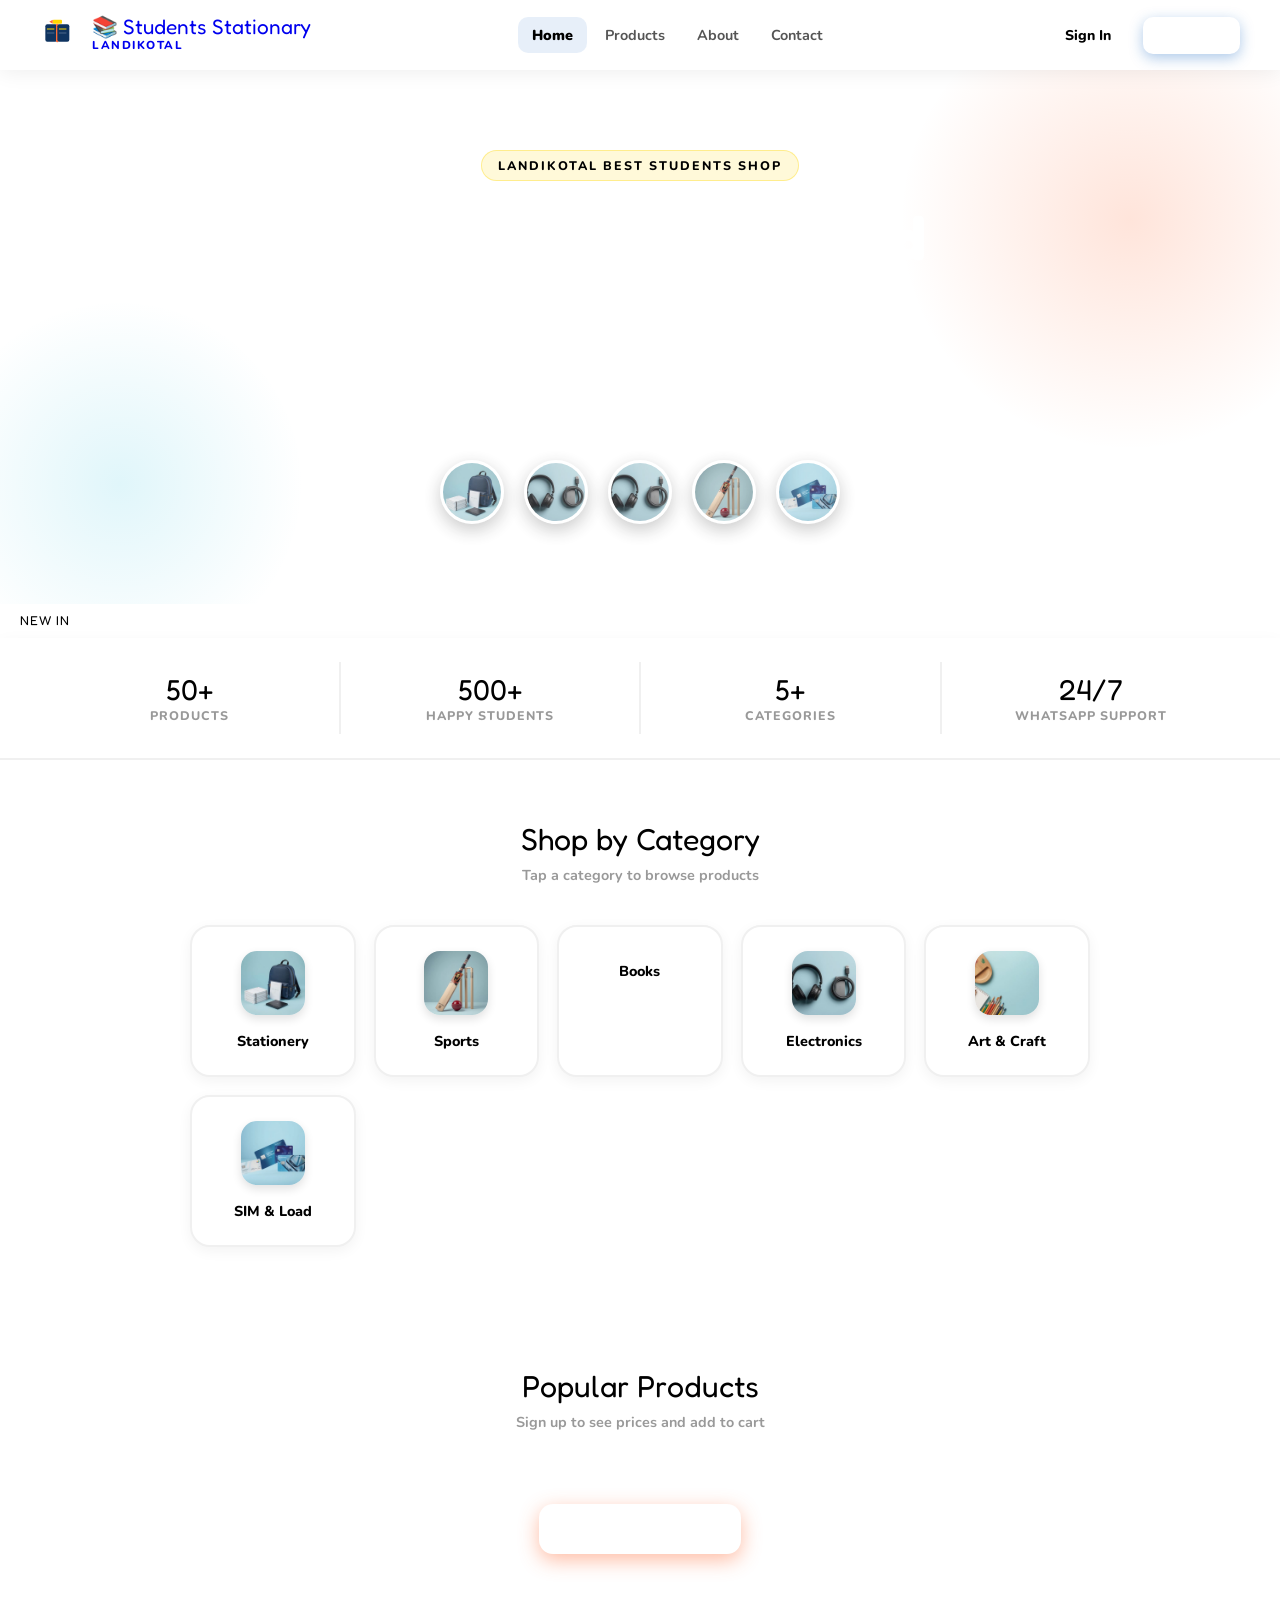
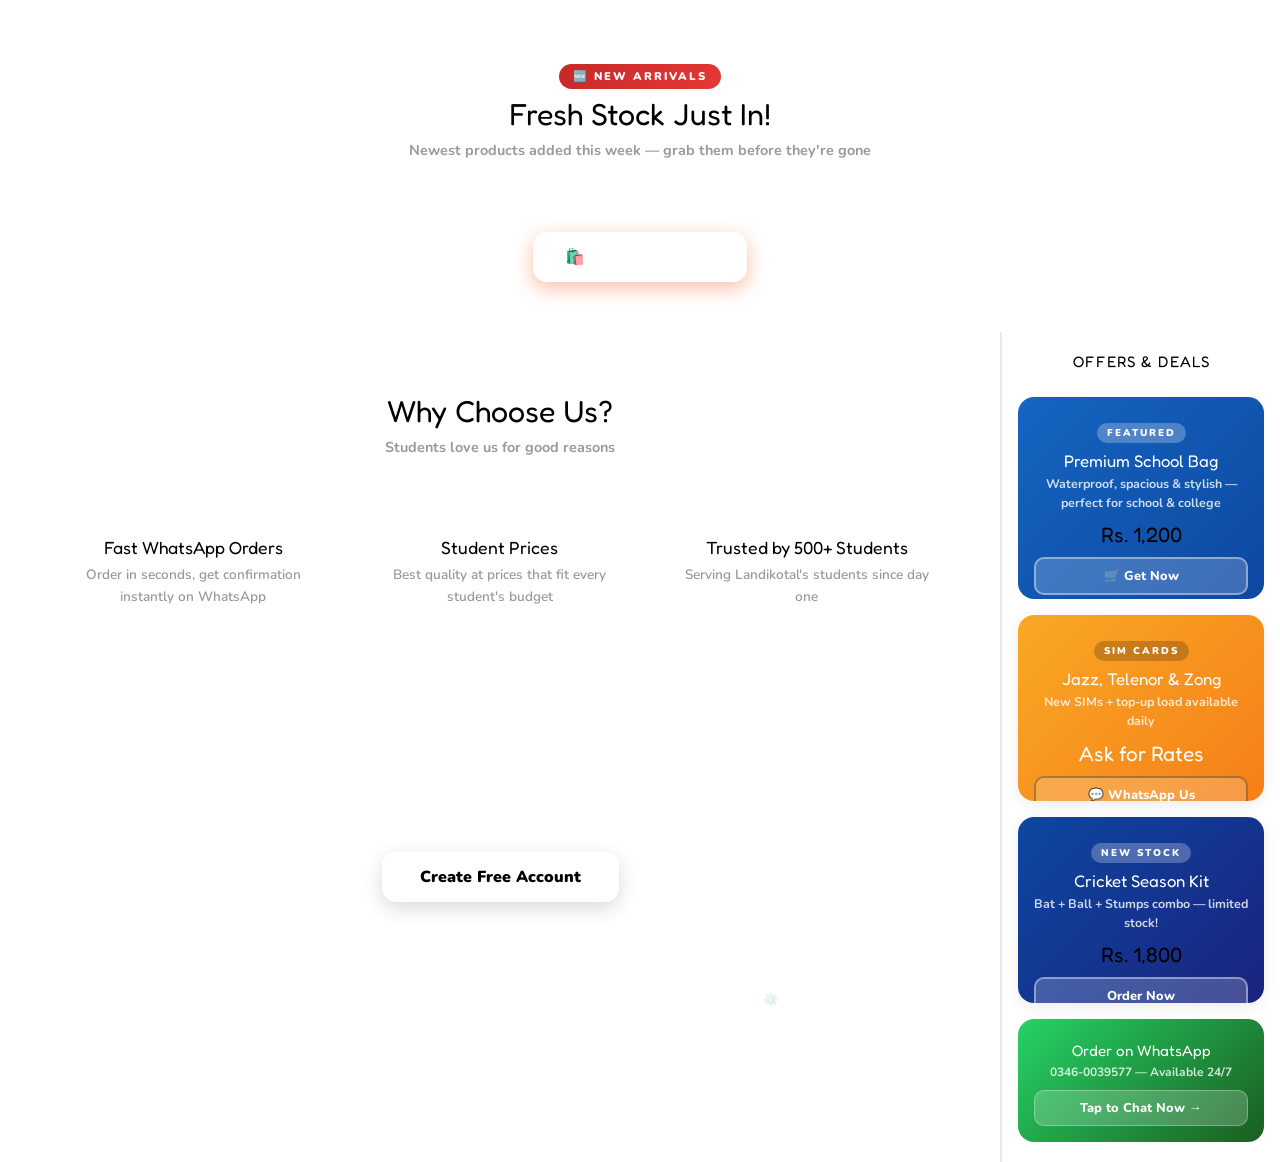
==== commit a23a43dd: "Update students  stationery shop.html" ====
--- a/students  stationery shop.html
+++ b/students  stationery shop.html
@@ -7,6 +7,7 @@
 <link href="https://fonts.googleapis.com/css2?family=Fredoka+One&family=Nunito:wght@400;600;700;800;900&display=swap" rel="stylesheet">
 <link rel="stylesheet" href="style.css">
 </head>
+     <script src="script.js"></script>
 <body>
 
 <!-- ══════════════════════════════════════
@@ -1871,3438 +1872,6 @@
 <!-- TOAST -->
 <div class="toast" id="toast">✅ Done!</div>
 
-<script>
-// ══════════════════════════════════════
-//  DATA STORE
-// ══════════════════════════════════════
-let db = {
-  users: [
-    { id:1, name:'Ali Khan', username:'ali', phone:'0346-0039577', password:'1234', email:'', role:'user', joined:'2024-01-10' }
-  ],
-  products: [
-    // ── STATIONERY ──
-    { id:1,  name:'Notebook (Single Line)', cat:'Stationery', price:40,  stock:300, icon:'📓', desc:'Single-line ruled notebook for all classes.' },
-    { id:2,  name:'Copy Book (100 Pages)', cat:'Stationery', price:60,  stock:250, icon:'📔', desc:'100-page thick copy book, durable cover.' },
-    { id:3,  name:'Colored Copy Books Set', cat:'Stationery', price:80,  stock:200, icon:'📒', desc:'Assorted colored cover copy books.' },
-    { id:4,  name:'Blue Ballpoint Pen', cat:'Stationery', price:10,  stock:500, icon:'🖊️', desc:'Smooth-writing blue ink ballpoint pen.' },
-    { id:5,  name:'Pen Set (10pcs)', cat:'Stationery', price:80,  stock:150, icon:'🖊️', desc:'10 assorted ballpoint pens for school.' },
-    { id:6,  name:'Colored Pencils (12pcs)', cat:'Stationery', price:60,  stock:180, icon:'✏️', desc:'12-color pencil set for drawing & art.' },
-    { id:7,  name:'Colored Pencils (24pcs)', cat:'Stationery', price:110, stock:100, icon:'✏️', desc:'24-color premium pencil set.' },
-    { id:8,  name:'Lead Pencil (HB)', cat:'Stationery', price:10,  stock:400, icon:'✏️', desc:'Standard HB lead pencil for writing.' },
-    { id:9,  name:'Marker Set (Permanent)', cat:'Stationery', price:120, stock:80,  icon:'🖍️', desc:'Permanent markers, assorted colors.' },
-    { id:10, name:'Highlighter Set', cat:'Stationery', price:80,  stock:100, icon:'🖍️', desc:'Fluorescent highlighters, 4 colors.' },
-    { id:11, name:'Eraser', cat:'Stationery', price:10,  stock:300, icon:'🧹', desc:'Soft white eraser, clean finish.' },
-    { id:12, name:'Sharpener', cat:'Stationery', price:10,  stock:300, icon:'🔪', desc:'Dual-hole metal blade sharpener.' },
-    { id:13, name:'Ruler (30cm)', cat:'Stationery', price:15,  stock:200, icon:'📏', desc:'Transparent 30cm plastic ruler.' },
-    { id:14, name:'Geometry Box', cat:'Stationery', price:120, stock:80,  icon:'📐', desc:'Full geometry set — compass, protractor, rulers.' },
-    { id:15, name:'Sticky Notes Pad', cat:'Stationery', price:40,  stock:120, icon:'🗒️', desc:'Self-stick reminder notes, 100 sheets.' },
-    { id:16, name:'Osaka Tape Roll', cat:'Stationery', price:30,  stock:150, icon:'🎁', desc:'Transparent PVC adhesive tape — Osaka brand.' },
-    { id:17, name:'Glue Stick', cat:'Stationery', price:25,  stock:200, icon:'🧴', desc:'Non-toxic washable glue stick.' },
-    { id:18, name:'Hand Grip Stapler', cat:'Stationery', price:150, stock:50,  icon:'🔩', desc:'Gold Star / Hand Grip stapler for paper binding.' },
-    { id:19, name:'Stapler Pins (Box)', cat:'Stationery', price:20,  stock:200, icon:'📎', desc:'Box of standard stapler pins.' },
-    { id:20, name:'Scissors', cat:'Stationery', price:40,  stock:80,  icon:'✂️', desc:'Sharp stainless-steel scissors.' },
-    { id:21, name:'File Folder (Clear)', cat:'Stationery', price:30,  stock:150, icon:'🗂️', desc:'Transparent A4 file folder.' },
-    { id:22, name:'Register / Log Book', cat:'Stationery', price:80,  stock:100, icon:'📋', desc:'Hard-cover register for records.' },
-    { id:23, name:'Drawing Book (A4)', cat:'Stationery', price:50,  stock:100, icon:'🎨', desc:'Plain drawing book, 50 pages.' },
-    { id:24, name:'E-Writing Tablet', cat:'Stationery', price:350, stock:20,  icon:'📱', desc:'LCD writing tablet for kids — reusable.' },
-    { id:25, name:'Whiteout Correction Fluid', cat:'Stationery', price:25,  stock:100, icon:'🗑️', desc:'Quick-dry correction fluid.' },
-    { id:26, name:'Ballpoint Pen (Gold/Fancy)', cat:'Stationery', price:50,  stock:80,  icon:'✒️', desc:'Metallic fancy ballpoint pen.' },
-    { id:27, name:'Chart Paper (Colored)', cat:'Stationery', price:20,  stock:200, icon:'🗒️', desc:'A1 colored chart paper for projects.' },
-    { id:28, name:'Platinum / Exercise Book', cat:'Stationery', price:45,  stock:180, icon:'📓', desc:'High-quality exercise book, various sizes.' },
-
-    // ── SPORTS ──
-    { id:29, name:'Tennis Ball (Red, Pack of 3)', cat:'Sports', price:120, stock:80,  icon:'🎾', desc:'Red rubber tennis cricket ball, pack of 3.' },
-    { id:30, name:'Tennis Ball (Yellow, Pack of 3)', cat:'Sports', price:120, stock:60,  icon:'🟡', desc:'Yellow tennis cricket ball, pack of 3.' },
-    { id:31, name:'Tennis Ball (Blue, Pack of 3)', cat:'Sports', price:120, stock:40,  icon:'🔵', desc:'Blue tennis cricket ball, pack of 3.' },
-    { id:32, name:'Tennis Ball Mixed Pack', cat:'Sports', price:150, stock:50,  icon:'🎾', desc:'Mixed color tennis balls pack.' },
-    { id:33, name:'HEAD Badminton Racket', cat:'Sports', price:1200,stock:15,  icon:'🏸', desc:'HEAD brand badminton racket — professional grade.' },
-    { id:34, name:'Eminent Badminton Racket', cat:'Sports', price:800, stock:12,  icon:'🏸', desc:'Eminent badminton racket, lightweight frame.' },
-    { id:35, name:'Cricket Bat (Junior)', cat:'Sports', price:900, stock:10,  icon:'🏏', desc:'Lightweight junior-size cricket bat.' },
-    { id:36, name:'Cricket Bat (Senior)', cat:'Sports', price:1800,stock:8,   icon:'🏏', desc:'Full-size senior cricket bat.' },
-    { id:37, name:'Badminton Shuttlecock (Tube)', cat:'Sports', price:200, stock:30,  icon:'🏸', desc:'Nylon shuttlecock tube, 6 pieces.' },
-    { id:38, name:'Stumps Set', cat:'Sports', price:500, stock:10,  icon:'🏏', desc:'Plastic cricket stumps set with bails.' },
-
-    // ── BOOKS ──
-    { id:39, name:'Physics Textbook', cat:'Books', price:220, stock:30,  icon:'📘', desc:'Punjab Board Physics textbook.' },
-    { id:40, name:'Chemistry Textbook', cat:'Books', price:220, stock:25,  icon:'📗', desc:'Punjab Board Chemistry textbook.' },
-    { id:41, name:'Math Textbook', cat:'Books', price:200, stock:30,  icon:'📙', desc:'Punjab Board Mathematics textbook.' },
-    { id:42, name:'English Grammar Book', cat:'Books', price:180, stock:40,  icon:'📕', desc:'English grammar & composition guide.' },
-    { id:43, name:'Urdu Textbook', cat:'Books', price:150, stock:35,  icon:'📖', desc:'Urdu literature and grammar textbook.' },
-    { id:44, name:'General Knowledge Book', cat:'Books', price:150, stock:40,  icon:'📚', desc:'Updated GK book for all classes.' },
-    { id:45, name:'Kids Story Book', cat:'Books', price:100, stock:50,  icon:'📖', desc:'Illustrated story book for children.' },
-
-    // ── ELECTRONICS ──
-    { id:46, name:'Casio Calculator (FX)', cat:'Electronics', price:900, stock:25,  icon:'🧮', desc:'Casio FX scientific calculator for students.' },
-    { id:47, name:'Casio Basic Calculator', cat:'Electronics', price:450, stock:30,  icon:'🧮', desc:'Casio basic 12-digit desk calculator.' },
-    { id:48, name:'CAOVI Calculator', cat:'Electronics', price:350, stock:20,  icon:'🧮', desc:'CAOVI student calculator.' },
-    { id:49, name:'USB Type-C Charger Cable', cat:'Electronics', price:300, stock:50,  icon:'🔌', desc:'Fast-charge Type-C cable, 1 meter.' },
-    { id:50, name:'Handsfree / Earphones', cat:'Electronics', price:200, stock:40,  icon:'🎧', desc:'In-ear earphones for phone & music.' },
-    { id:51, name:'Ink Cartridge (Printer)', cat:'Electronics', price:500, stock:15,  icon:'🖨️', desc:'Compatible ink cartridge for inkjet printers.' },
-    { id:52, name:'Rubik\'s Cube', cat:'Electronics', price:250, stock:20,  icon:'🎲', desc:'3×3 Rubik\'s cube puzzle toy.' },
-
-    // ── ART & CRAFT ──
-    { id:53, name:'Colored Craft Paper Set', cat:'Art & Craft', price:60,  stock:100, icon:'🎨', desc:'Assorted colored craft paper sheets.' },
-    { id:54, name:'Foam Sheet (Colored)', cat:'Art & Craft', price:30,  stock:80,  icon:'🟦', desc:'Soft foam sheet for craft projects.' },
-    { id:55, name:'Glitter Glue', cat:'Art & Craft', price:40,  stock:60,  icon:'✨', desc:'Sparkle glitter glue for art & decoration.' },
-    { id:56, name:'Paint Set (Water Colors)', cat:'Art & Craft', price:80,  stock:50,  icon:'🎨', desc:'12-color water paint set for children.' },
-    { id:57, name:'Sketch Pad (A4)', cat:'Art & Craft', price:70,  stock:60,  icon:'🖼️', desc:'A4 sketch pad for pencil and charcoal art.' },
-
-    // ── SIM & LOAD ──
-    { id:58, name:'Jazz SIM Card', cat:'SIM & Load', price:150, stock:50,  icon:'📱', desc:'New Jazz SIM with activation bundle.' },
-    { id:59, name:'Zong SIM Card', cat:'SIM & Load', price:150, stock:40,  icon:'📱', desc:'New Zong SIM with activation bundle.' },
-    { id:60, name:'Telenor SIM Card', cat:'SIM & Load', price:150, stock:30,  icon:'📱', desc:'New Telenor SIM with activation bundle.' },
-    { id:61, name:'Mobile Load (Rs. 100)', cat:'SIM & Load', price:100, stock:999, icon:'💳', desc:'Mobile recharge load Rs. 100 — all networks.' },
-    { id:62, name:'Mobile Load (Rs. 200)', cat:'SIM & Load', price:200, stock:999, icon:'💳', desc:'Mobile recharge load Rs. 200 — all networks.' },
-
-    // ── SPORTS — CRICKET BATS ──
-    { id:63, name:'Sixer 2025 Cricket Bat', cat:'Sports', price:1800, stock:10, icon:'🏏', desc:'Sixer 2025 edition tape-ball cricket bat — black & neon green.' },
-    { id:64, name:'Taimoor Mirza Player Edition Bat', cat:'Sports', price:2200, stock:8, icon:'🏏', desc:'Taimoor Mirza Player Edition — premium tape-ball cricket bat.' },
-    { id:65, name:'Prince of KPK Cricket Bat', cat:'Sports', price:1600, stock:6, icon:'🏏', desc:'Prince of KPK edition cricket bat — special design.' },
-    { id:66, name:'Sports Wolf Cricket Bat', cat:'Sports', price:1400, stock:7, icon:'🏏', desc:'Sports Wolf edition cricket bat — lightweight design.' },
-    { id:67, name:'Plastic Cricket Bat (Junior)', cat:'Sports', price:300, stock:20, icon:'🏏', desc:'Neon yellow plastic cricket bat for kids & street cricket.' },
-
-    // ── SPORTS — RACKETS ──
-    { id:68, name:'HEAD Badminton/Squash Racket', cat:'Sports', price:1500, stock:10, icon:'🏸', desc:'HEAD brand racket with carry bag — professional quality.' },
-    { id:69, name:'Eminent Squash Racket (PRO-6070)', cat:'Sports', price:900, stock:12, icon:'🏸', desc:'Eminent PRO-6070 squash racket — lightweight aluminum frame.' },
-    { id:70, name:'Deer Time Party Racket', cat:'Sports', price:700, stock:8, icon:'🏸', desc:'Deer Time Party edition badminton racket.' },
-
-    // ── SPORTS — BALLS ──
-    { id:71, name:'MMK Swinger Tennis Ball (Tube of 3)', cat:'Sports', price:150, stock:50, icon:'🎾', desc:'MMK Swinger yellow tennis balls, tube of 3.' },
-    { id:72, name:'Alam Sports Tennis Ball (Tube of 3)', cat:'Sports', price:130, stock:50, icon:'🎾', desc:'Alam Sports yellow tennis balls, tube of 3.' },
-    { id:73, name:'Red Leather-Feel Tennis Ball (Pack)', cat:'Sports', price:120, stock:60, icon:'🔴', desc:'Red rubber cricket tennis ball — pack of 6.' },
-    { id:74, name:'Osaka Tape Roll (Sports)', cat:'Sports', price:30, stock:100, icon:'🏅', desc:'Osaka branded adhesive tape for bat gripping — pack of 10.' },
-    { id:75, name:'Badminton Shuttlecock (ABC Tube)', cat:'Sports', price:200, stock:30, icon:'🏸', desc:'ABC brand nylon shuttlecock tube.' },
-    { id:76, name:'Gold Star Hand Grip (Badminton)', cat:'Sports', price:80, stock:40, icon:'🏸', desc:'Gold Star replacement hand grip for rackets.' },
-    { id:77, name:'Hockey Stick', cat:'Sports', price:800, stock:5, icon:'🏑', desc:'Steel/composite hockey stick — blue handle.' },
-
-    // ── ELECTRONICS — CHARGERS & CABLES ──
-    { id:78, name:'USB Type-C Fast Charger (45W)', cat:'Electronics', price:450, stock:30, icon:'🔌', desc:'45W USB Type-C fast charger — high power output.' },
-    { id:79, name:'USB Type-C Cable (100W)', cat:'Electronics', price:350, stock:40, icon:'🔌', desc:'100W high-power output USB-C data & charging cable.' },
-    { id:80, name:'Micro USB Cable', cat:'Electronics', price:200, stock:50, icon:'🔌', desc:'Micro USB charging and data cable, 1 meter.' },
-    { id:81, name:'Car Charger (Dual USB)', cat:'Electronics', price:400, stock:20, icon:'🚗', desc:'Dual USB car charger with fast charge support.' },
-    { id:82, name:'Clip Charger (Portable)', cat:'Electronics', price:300, stock:25, icon:'🔋', desc:'Clip-style portable charger / power bank accessory.' },
-    { id:83, name:'2.4A Mobile Charger (Wall)', cat:'Electronics', price:350, stock:30, icon:'🔌', desc:'2.4A wall adapter with USB port for fast charging.' },
-
-    // ── ELECTRONICS — EARPHONES & AUDIO ──
-    { id:84, name:'Wireless Earbuds (AirPods Style)', cat:'Electronics', price:800, stock:20, icon:'🎧', desc:'True wireless earbuds — TWS AirPods style with charging case.' },
-    { id:85, name:'Wired Earphones (In-Ear)', cat:'Electronics', price:200, stock:40, icon:'🎧', desc:'Standard in-ear wired earphones with mic.' },
-    { id:86, name:'ENC Headset (Noise Cancel)', cat:'Electronics', price:500, stock:15, icon:'🎧', desc:'ENC noise-cancelling headset for calls and music.' },
-    { id:87, name:'GBL Wireless Earbuds', cat:'Electronics', price:600, stock:12, icon:'🎧', desc:'GBL brand wireless earbuds with bass sound.' },
-    { id:88, name:'GOLD-102 Bass Sound Earphone', cat:'Electronics', price:250, stock:25, icon:'🎧', desc:'GOLD-102 next generation bass sound wired earphone.' },
-    { id:89, name:'X-70 Earphone (V105 FM)', cat:'Electronics', price:300, stock:18, icon:'🎧', desc:'X-70 earphone with FM radio support.' },
-    { id:90, name:'Zero Air Wireless Earbuds', cat:'Electronics', price:700, stock:10, icon:'🎧', desc:'Zero Air true wireless earbuds — premium audio.' },
-    { id:91, name:'Rose Wireless Earbuds', cat:'Electronics', price:550, stock:12, icon:'🎧', desc:'Rose brand wireless earbuds with carry case.' },
-
-    // ── ELECTRONICS — ACCESSORIES ──
-    { id:92, name:'Silicon Phone Case', cat:'Electronics', price:150, stock:30, icon:'📱', desc:'Soft silicon protective phone case — universal fit.' },
-    { id:93, name:'Data Cable (Interline)', cat:'Electronics', price:250, stock:35, icon:'🔌', desc:'Interline brand data cable — multiple connector types.' },
-    { id:94, name:'Rubik\'s Cube 3x3', cat:'Electronics', price:250, stock:20, icon:'🎲', desc:'Classic 3×3 speed cube puzzle toy.' },
-    { id:95, name:'CAOVI Scientific Calculator', cat:'Electronics', price:400, stock:20, icon:'🧮', desc:'CAOVI scientific calculator for students.' },
-    { id:96, name:'BMD Whiteboard Marker Ink', cat:'Electronics', price:120, stock:30, icon:'🖊️', desc:'BMD refill ink for whiteboard markers.' },
-    { id:97, name:'Piano Fountain Pen & Ink', cat:'Electronics', price:180, stock:25, icon:'✒️', desc:'Piano brand fountain pen with ink bottle — Express series.' },
-
-    // ── STATIONERY — NEW ITEMS FROM IMAGES ──
-    { id:98, name:'Khaki Pencil Box / Pouch', cat:'Stationery', price:120, stock:40, icon:'🗂️', desc:'Khaki branded pencil pouch / zip case.' },
-    { id:99, name:'Notebook Set (Assorted Colors)', cat:'Stationery', price:100, stock:150, icon:'📓', desc:'Set of colorful cover notebooks for school.' },
-    { id:100, name:'Register / Diary (Hard Cover)', cat:'Stationery', price:90, stock:80, icon:'📋', desc:'Hard cover diary or register for notes and records.' },
-    { id:101, name:'Color Marker Set (Luxor)', cat:'Stationery', price:150, stock:40, icon:'🖍️', desc:'Luxor brand color marker set — assorted colors.' },
-    { id:102, name:'Drawing Pencils Set', cat:'Stationery', price:80, stock:60, icon:'✏️', desc:'Assorted drawing pencils — HB, 2B, 4B, 6B.' },
-    { id:103, name:'Folder / Clear File (A4)', cat:'Stationery', price:25, stock:200, icon:'🗂️', desc:'Transparent A4 plastic folder for documents.' },
-    { id:104, name:'Wrapping / Gift Paper Roll', cat:'Stationery', price:40, stock:80, icon:'🎁', desc:'Colored gift wrapping paper roll for projects.' },
-  ],
-  orders: [],
-  messages: [],
-  cart: [],
-  nextProductId: 105,
-  nextOrderId: 1,
-  adminPass: 'Shinwari577',
-  // ══════════════════════════════════════════════════════════════════
-  //  REQUIREMENT 5 — DEFAULT ADMIN ACCOUNT
-  // ══════════════════════════════════════════════════════════════════
-  //
-  //  DEFAULT ADMIN CREDENTIALS
-  //  ─────────────────────────
-  //  Email / Username : admin@shop.com
-  //  Password         : Admin123!
-  //
-  //  HOW TO LOG IN AS ADMIN
-  //  ─────────────────────────
-  //  1. Open the site.
-  //  2. Click "Admin Portal" (footer link) OR navigate to  #admin-login
-  //  3. Username : admin@shop.com
-  //  4. Password : Admin123!
-  //
-  //  WHERE ADMIN CREDENTIALS ARE STORED
-  //  ─────────────────────────────────────
-  //  All admin accounts live in  db.adminAccounts  (this array, just below).
-  //  In a production backend they would be rows in a "admins" database table
-  //  with bcrypt-hashed passwords.
-  //
-  //  HOW TO CHANGE THE DEFAULT ADMIN PASSWORD
-  //  ─────────────────────────────────────────
-  //  Find the object where  username === 'admin@shop.com'  below
-  //  and update its  password  field.
-  //  Example:
-  //      password: 'MyNewSecurePass99!'
-  //
-  //  HOW TO CREATE ADDITIONAL ADMIN ACCOUNTS
-  //  ─────────────────────────────────────────
-  //  Option A — Edit this file directly:
-  //    Add a new object to db.adminAccounts:
-  //    {
-  //      id: 3,
-  //      name: 'New Admin Name',
-  //      username: 'newadmin@shop.com',
-  //      password: 'SecurePassword1!',
-  //      role: 'admin',
-  //      created: '2025-01-01'
-  //    }
-  //    Also increment  nextAdminId  accordingly.
-  //
-  //  Option B — Admin Panel:
-  //    Log in as admin → go to "Manage Admins" → click "Add Admin".
-  //
-  //  ⚠️  Public Sign Up NEVER creates admin accounts.
-  //      It always sets role: 'user' (customer only).
-  // ══════════════════════════════════════════════════════════════════
-  adminAccounts: [
-    {
-      id: 1,
-      name: 'Saliman',
-      username: 'Saliman',
-      // passwordHash stores SHA-256(salt + password), never plain text
-      // Original password: Shinwari577  — regenerated at runtime by Security.hashPassword()
-      passwordHash: null, // Populated on first boot by initPasswordHashes()
-      salt: null,
-      role: 'admin',
-      created: '2024-01-01'
-    },
-    {
-      id: 2,
-      name: 'Default Admin',
-      username: 'admin@shop.com',
-      // Original password: Admin123!
-      passwordHash: null,
-      salt: null,
-      role: 'admin',
-      created: '2025-01-01'
-    }
-  ],
-  nextAdminId: 3,
-  currentUser: null,
-  editProductId: null
-};
-
-// ══════════════════════════════════════
-//  PASSWORD SHOW/HIDE TOGGLE
-// ══════════════════════════════════════
-function togglePasswordVisibility(inputId, btn) {
-  const input = document.getElementById(inputId);
-  if (!input) return;
-  const willShow = input.type === 'password';
-  input.type = willShow ? 'text' : 'password';
-  btn.classList.toggle('pw-visible', willShow);
-  btn.setAttribute('aria-label', willShow ? 'Hide password' : 'Show password');
-}
-
-// ══════════════════════════════════════
-//  AUTH
-// ══════════════════════════════════════
-const loginRole = 'user'; // Role is always 'user' on public login page
-
-function showScreen(id) {
-  document.querySelectorAll('.auth-screen').forEach(s => s.classList.remove('active'));
-  document.querySelectorAll('.landing-page').forEach(s => s.classList.remove('active'));
-  if (id && id !== 'none') {
-    var el = document.getElementById(id);
-    if (el) el.classList.add('active');
-  }
-  var loginErr = document.getElementById('loginError');
-  if (loginErr) loginErr.classList.remove('show');
-  var regErr = document.getElementById('regError');
-  if (regErr) regErr.classList.remove('show');
-}
-
-// ══════════════════════════════════════
-//  ADMIN LOGIN  (Requirement 3)
-// ══════════════════════════════════════
-function showAdminLogin() {
-  // Hide everything else first
-  document.querySelectorAll('.dashboard').forEach(d => d.classList.remove('active'));
-  document.querySelectorAll('.auth-screen').forEach(s => s.classList.remove('active'));
-  document.querySelectorAll('.landing-page').forEach(s => s.classList.remove('active'));
-  document.getElementById('authModalOverlay').classList.remove('open');
-  // Show admin login screen
-  document.getElementById('adminLoginScreen').classList.add('active');
-  document.getElementById('adminLoginUser').value = '';
-  document.getElementById('adminLoginPass').value = '';
-  document.getElementById('adminLoginError').classList.remove('show');
-  // Update URL hash (simulates /admin route)
-  history.pushState(null, '', '#admin-login');
-}
-
-function hideAdminLogin() {
-  document.getElementById('adminLoginScreen').classList.remove('active');
-  history.pushState(null, '', '#');
-  showScreen('landingPage');
-}
-
-async function doAdminLogin() {
-  const u   = document.getElementById('adminLoginUser').value.trim();
-  const p   = document.getElementById('adminLoginPass').value.trim();
-  const err = document.getElementById('adminLoginError');
-
-  if (!u || !p) {
-    err.textContent = '❌ Please enter admin username and password!';
-    err.classList.add('show');
-    return;
-  }
-
-  if (!Security.validateCsrfToken()) {
-    err.textContent = '❌ Session expired. Please refresh and try again.';
-    err.classList.add('show');
-    return;
-  }
-
-  const candidate = db.adminAccounts.find(a => a.username === u && a.role === 'admin');
-
-  if (candidate && await Security.verifyPassword(p, candidate.passwordHash, candidate.salt)) {
-    err.classList.remove('show');
-    const sessionToken = Security.createSession({ id: candidate.id, name: candidate.name, username: candidate.username, role: candidate.role });
-    Security.setSecureCookie('session_token', sessionToken);
-    db.currentUser = { id: candidate.id, name: candidate.name, username: candidate.username, role: candidate.role };
-    document.getElementById('adminLoginScreen').classList.remove('active');
-    history.pushState(null, '', '#admin-dashboard');
-    openAdminDashboard();
-  } else {
-    await Security.constantDelay();
-    err.textContent = '❌ Invalid admin credentials! Access denied.';
-    err.classList.add('show');
-    document.getElementById('adminLoginPass').value = '';
-  }
-}
-
-// Handle URL hash — if someone navigates to #admin-login, show the admin login page
-window.addEventListener('hashchange', function() {
-  if (window.location.hash === '#admin-login') showAdminLogin();
-  if (window.location.hash === '#forgot-password') showScreen('forgotPasswordScreen');
-  if (window.location.hash === '#admin-dashboard' && db.currentUser && db.currentUser.role === 'admin') openAdminDashboard();
-  if (window.location.hash === '#dashboard' && db.currentUser && db.currentUser.role === 'user') openUserDashboard(db.currentUser);
-});
-// On page load, check hash
-window.addEventListener('load', function() {
-  if (window.location.hash === '#admin-login') showAdminLogin();
-  if (window.location.hash === '#forgot-password') showScreen('forgotPasswordScreen');
-  if (window.location.hash === '#admin-dashboard' && db.currentUser && db.currentUser.role === 'admin') openAdminDashboard();
-  if (window.location.hash === '#dashboard' && db.currentUser && db.currentUser.role === 'user') openUserDashboard(db.currentUser);
-});
-
-async function doLogin() {
-  const u   = document.getElementById('loginUser').value.trim();
-  const p   = document.getElementById('loginPass').value.trim();
-  const err = document.getElementById('loginError');
-  if (!u || !p) { err.textContent = '❌ Please enter username and password!'; err.classList.add('show'); return; }
-
-  if (!Security.validateCsrfToken()) {
-    err.textContent = '❌ Session expired. Please refresh the page.';
-    err.classList.add('show');
-    return;
-  }
-
-  const candidate = db.users.find(x => x.username === u && x.role === 'user');
-
-  if (candidate && await Security.verifyPassword(p, candidate.passwordHash, candidate.salt)) {
-    err.classList.remove('show');
-    const sessionToken = Security.createSession({ id: candidate.id, name: candidate.name, username: candidate.username, phone: candidate.phone, email: candidate.email || '', role: candidate.role });
-    Security.setSecureCookie('session_token', sessionToken);
-    db.currentUser = { id: candidate.id, name: candidate.name, username: candidate.username, phone: candidate.phone, email: candidate.email || '', role: candidate.role };
-    closeAuthModal();
-    showScreen('none');
-    history.pushState(null, '', '#dashboard');
-    openUserDashboard(db.currentUser);
-  } else {
-    await Security.constantDelay();
-    err.textContent = '❌ Wrong username or password!';
-    err.classList.add('show');
-  }
-}
-
-async function doRegister() {
-  const name     = document.getElementById('regName').value.trim();
-  const username = document.getElementById('regUsername').value.trim();
-  const phone    = document.getElementById('regPhone').value.trim();
-  const pass     = document.getElementById('regPass').value.trim();
-  const err      = document.getElementById('regError');
-
-  if (!name || !username || !phone || !pass) {
-    err.textContent = '❌ Please fill all fields!';
-    err.classList.add('show');
-    return;
-  }
-  if (pass.length < 6) {
-    err.textContent = '❌ Password must be at least 6 characters!';
-    err.classList.add('show');
-    return;
-  }
-  if (!/[A-Z]/.test(pass) || !/[0-9]/.test(pass)) {
-    err.textContent = '❌ Password must contain an uppercase letter and a number!';
-    err.classList.add('show');
-    return;
-  }
-  if (db.users.find(u => u.username === username)) {
-    err.textContent = '❌ Username already taken!';
-    err.classList.add('show');
-    return;
-  }
-  if (!Security.validateCsrfToken()) {
-    err.textContent = '❌ Session error. Please refresh the page.';
-    err.classList.add('show');
-    return;
-  }
-
-  const ASSIGNED_ROLE = 'user'; // NEVER 'admin' — hardcoded, not from any input
-
-  // Hash the password — NEVER store plain text
-  const { hash, salt } = await Security.hashPassword(pass);
-
-  const newUser = {
-    id:           db.users.length + 1,
-    name:         name,
-    username:     username,
-    phone:        phone,
-    passwordHash: hash,   // ← hashed, never plain text
-    salt:         salt,
-    email:        '',
-    role:         ASSIGNED_ROLE,
-    joined:       new Date().toISOString().split('T')[0]
-  };
-
-  db.users.push(newUser);
-
-  const sessionToken = Security.createSession({ id: newUser.id, name: newUser.name, username: newUser.username, phone: newUser.phone, email: '', role: newUser.role });
-  Security.setSecureCookie('session_token', sessionToken);
-  db.currentUser = { id: newUser.id, name: newUser.name, username: newUser.username, phone: newUser.phone, email: '', role: newUser.role };
-  err.classList.remove('show');
-
-  showToast('✅ Account created! Welcome, ' + name + '! 🎉', 'success');
-  closeAuthModal();
-  showScreen('none');
-  history.pushState(null, '', '#dashboard');
-  openUserDashboard(db.currentUser);
-}
-
-function openUserDashboard(user) {
-  if (!guardCustomerDashboard()) return;
-  document.getElementById('userDashboard').classList.add('active');
-  const ini = user.name.charAt(0).toUpperCase();
-  document.getElementById('uAvatarSide').textContent = ini;
-  document.getElementById('uAvatarTop').textContent = ini;
-  document.getElementById('uNameSide').textContent = user.name;
-  document.getElementById('uProfileAvatar').textContent = ini;
-  document.getElementById('uProfileName').textContent = user.name;
-  document.getElementById('uProfileRole').textContent = '👤 Customer • Landikotal';
-  document.getElementById('wbGreeting').textContent = 'Welcome back, ' + user.name + '! 👋';
-  document.getElementById('editName').value = user.name;
-  document.getElementById('editPhone').value = user.phone;
-  document.getElementById('editEmail').value = user.email || '';
-  // ── Restore this user's saved cart from localStorage ──
-  restoreCart();
-  renderShopGrid(db.products.filter(p => (p.status||'Active') === 'Active'));
-  renderHomePopular();
-  updateCartUI();
-  renderUserOrders();
-  document.getElementById('uOrderCount').textContent = db.orders.filter(o => o.customerId === user.id).length;
-  addActivity('🔑', 'Login', user.name + ' logged in', 'rgba(255,107,53,0.15)');
-}
-
-function openAdminDashboard() {
-  if (!guardAdminDashboard()) return;
-  document.getElementById('adminDashboard').classList.add('active');
-  // ── Load admin identity dynamically from the active session ──
-  // (never trust hardcoded markup — always reflect db.currentUser)
-  const admin = db.currentUser;
-  const aNameEl = document.getElementById('aNameSide');
-  const aRoleEl = document.getElementById('aRoleSide');
-  if (aNameEl) aNameEl.textContent = (admin && admin.name) ? admin.name : 'Admin';
-  if (aRoleEl) aRoleEl.textContent = (admin && admin.role === 'admin') ? 'Administrator' : 'Unknown';
-  refreshAdminStats();
-  // Initialize all PMS panels (show list, hide rest)
-  ['grid','cats','analytics','import'].forEach(t=>{
-    const el=document.getElementById('pmsPanel-'+t);
-    if(el) el.style.display='none';
-  });
-  const listEl=document.getElementById('pmsPanel-list');
-  if(listEl) listEl.style.display='';
-  // Mark active tab
-  document.querySelectorAll('.pms-tab').forEach(t=>t.classList.remove('active'));
-  const listTab=document.getElementById('pmsTab-list');
-  if(listTab) listTab.classList.add('active');
-  filterAdminProducts();
-  renderAdminOrders();
-  renderAdminCustomers();
-  renderAdminMessages();
-  renderRecentOrders();
-  renderActivityFeed();
-  renderAdminAccounts();
-}
-
-function logout() {
-  // Destroy server-side session token
-  Security.destroySession();
-  // Clear secure session cookie
-  Security.clearSecureCookie('session_token');
-  // Rotate CSRF token so old forms are invalid after logout
-  Security.rotateCsrfToken();
-  document.querySelectorAll('.dashboard').forEach(d => d.classList.remove('active'));
-  db.currentUser = null;
-  db.cart = [];
-  // ── Wipe any identity left in the dashboards' DOM (defense in depth) ──
-  const aNameEl = document.getElementById('aNameSide');
-  const aRoleEl = document.getElementById('aRoleSide');
-  if (aNameEl) aNameEl.textContent = 'Admin';
-  if (aRoleEl) aRoleEl.textContent = 'Administrator';
-  const uNameEl = document.getElementById('uNameSide');
-  if (uNameEl) uNameEl.textContent = 'User';
-  history.pushState(null, '', '#');
-  showScreen('landingPage');
-  const luEl = document.getElementById('loginUser');
-  const lpEl = document.getElementById('loginPass');
-  if (luEl) luEl.value = '';
-  if (lpEl) lpEl.value = '';
-  showToast('👋 Logged out successfully', 'success');
-}
-
-// ══════════════════════════════════════
-//  AUTH MODAL
-// ══════════════════════════════════════
-function openAuthModal(panel) {
-  document.getElementById('authModalOverlay').classList.add('open');
-  switchAuthPanel(panel);
-}
-function closeAuthModal() {
-  document.getElementById('authModalOverlay').classList.remove('open');
-}
-function closeAuthModalOutside(e) {
-  if (e.target === document.getElementById('authModalOverlay')) closeAuthModal();
-}
-function switchAuthPanel(panel) {
-  document.getElementById('authLoginPanel').style.display = panel === 'login' ? '' : 'none';
-  document.getElementById('authRegisterPanel').style.display = panel === 'register' ? '' : 'none';
-}
-
-// ══════════════════════════════════════
-//  ROLE-BASED ACCESS CONTROL (RBAC)
-// ══════════════════════════════════════
-
-/**
- * RBAC — single source of truth for permissions.
- * Extend this object to add new roles or permissions.
- */
-const RBAC = {
-  permissions: {
-    admin: [
-      'access:admin_dashboard',
-      'manage:products',
-      'manage:orders',
-      'manage:users',
-      'manage:admins',
-      'view:messages',
-      'view:settings'
-    ],
-    user: [
-      'access:customer_dashboard',
-      'view:products',
-      'manage:cart',
-      'place:orders',
-      'view:own_orders',
-      'edit:own_profile',
-      'send:messages'
-    ]
-  },
-
-  /** Returns true if the given role has the requested permission. */
-  can(role, permission) {
-    const perms = this.permissions[role] || [];
-    return perms.includes(permission);
-  },
-
-  /** Returns the role of the currently logged-in user/admin (or null). */
-  currentRole() {
-    if (db.currentUser) return db.currentUser.role || 'user';
-    return null;
-  },
-
-  /** Returns true if a session is active (any role). */
-  isAuthenticated() {
-    return db.currentUser !== null;
-  },
-
-  /** Returns true only for admin role. */
-  isAdmin() {
-    return this.currentRole() === 'admin';
-  },
-
-  /** Returns true only for customer role. */
-  isCustomer() {
-    return this.currentRole() === 'user';
-  }
-};
-
-/**
- * requireAuth(permission)
- * Guard function used before any sensitive action.
- *  - permission (optional): a string like 'manage:products'
- *    If omitted, just checks that *someone* is logged in.
- * Returns true if allowed, false + redirect if denied.
- */
-function requireAuth(permission) {
-  // Not logged in at all
-  if (!RBAC.isAuthenticated()) {
-    openAuthModal('register');
-    showToast('👤 Please sign in to continue!', 'error');
-    return false;
-  }
-
-  // No specific permission required — just authentication
-  if (!permission) return true;
-
-  const role = RBAC.currentRole();
-
-  // Customer trying to reach an admin-only permission
-  if (!RBAC.can(role, permission)) {
-    showToast('🚫 Access denied — you do not have permission for this action!', 'error');
-    // If somehow a customer is on admin dashboard, boot them out
-    if (role === 'user') {
-      document.querySelectorAll('.dashboard').forEach(d => d.classList.remove('active'));
-      document.getElementById('userDashboard').classList.add('active');
-    }
-    return false;
-  }
-
-  return true;
-}
-
-/**
- * requireAdmin()
- * Convenience guard: blocks unless current session is an admin.
- * Used on admin-only UI actions (edit/delete products, manage orders, etc.)
- */
-function requireAdmin() {
-  if (!RBAC.isAuthenticated()) {
-    showAdminLogin();
-    showToast('🔒 Admin login required!', 'error');
-    return false;
-  }
-  if (!RBAC.isAdmin()) {
-    showToast('🚫 Admin access only! Customers cannot perform this action.', 'error');
-    return false;
-  }
-  return true;
-}
-
-/**
- * requireCustomer()
- * Convenience guard: blocks unless current session is a customer.
- * Prevents admins from placing orders as if they were customers.
- */
-function requireCustomer() {
-  if (!RBAC.isAuthenticated()) {
-    openAuthModal('register');
-    showToast('👤 Please sign in to continue!', 'error');
-    return false;
-  }
-  if (!RBAC.isCustomer()) {
-    showToast('ℹ️ This action is for customers only.', 'error');
-    return false;
-  }
-  return true;
-}
-
-/**
- * guardAdminDashboard()
- * Called at the start of openAdminDashboard().
- * Hard-blocks any attempt to open the admin dashboard without admin credentials.
- */
-function guardAdminDashboard() {
-  if (!db.currentUser || !RBAC.isAdmin()) {
-    // Wipe any partial session and send to landing
-    db.currentUser = null;
-    document.querySelectorAll('.dashboard').forEach(d => d.classList.remove('active'));
-    showScreen('landingPage');
-    showToast('🚫 Unauthorized! Admin access required.', 'error');
-    return false;
-  }
-  return true;
-}
-
-/**
- * guardCustomerDashboard()
- * Called at the start of openUserDashboard().
- * Blocks admins from accessing the customer-only dashboard.
- */
-function guardCustomerDashboard() {
-  if (!db.currentUser) {
-    openAuthModal('login');
-    showToast('👤 Please sign in first!', 'error');
-    return false;
-  }
-  if (RBAC.isAdmin()) {
-    // Admin logged in — redirect to admin dashboard instead
-    document.querySelectorAll('.dashboard').forEach(d => d.classList.remove('active'));
-    openAdminDashboard();
-    showToast('👑 Redirected to Admin Dashboard.', 'success');
-    return false;
-  }
-  return true;
-}
-
-// ══════════════════════════════════════
-//  LANDING PAGE — featured products preview
-// ══════════════════════════════════════
-function renderLandingFeatured() {
-  const g = document.getElementById('landingFeatured');
-  if (!g) return;
-  const top = db.products.slice(0, 4);
-  g.innerHTML = top.map(p => `
-    <div class="product-card">
-      <div class="product-img">
-        <span>${p.icon}</span>
-        <span class="p-badge">${p.cat}</span>
-      </div>
-      <div class="product-body">
-        <h4>${p.name}</h4>
-        <div class="p-cat">${p.desc}</div>
-        <div style="display:flex;justify-content:space-between;align-items:center;flex-wrap:wrap;gap:6px;">
-          <span class="p-price" style="filter:blur(4px);user-select:none;">Rs. ${p.price}</span>
-          <span class="p-stock badge-success badge">✅ In Stock</span>
-        </div>
-        <div class="product-actions">
-          <button class="btn btn-primary-sm" style="flex:1;justify-content:center;" onclick="openAuthModal('register')">🔑 Sign Up to Buy</button>
-        </div>
-      </div>
-    </div>
-  `).join('');
-}
-
-// ══════════════════════════════════════
-//  NAVIGATION
-// ══════════════════════════════════════
-function showPage(panel, pageId, btn) {
-  // ── RBAC Navigation Guard ──────────────────────────────────────────
-  // Prevent customers from navigating to admin pages and vice versa.
-  if (panel === 'admin' && !RBAC.isAdmin()) {
-    showToast('🚫 Admin access only!', 'error');
-    return;
-  }
-  if (panel === 'user' && !RBAC.isCustomer()) {
-    showToast('🚫 Customer panel only!', 'error');
-    return;
-  }
-  // ──────────────────────────────────────────────────────────────────
-  const prefix = panel === 'user' ? 'u' : 'a';
-  document.querySelectorAll(`#${panel}Dashboard .page-view`).forEach(p => p.classList.remove('active'));
-  document.getElementById(pageId).classList.add('active');
-  document.querySelectorAll(`#${panel}Dashboard .nav-item`).forEach(n => n.classList.remove('active'));
-  if (btn) btn.classList.add('active');
-  // Update topbar title
-  const titles = {
-    uHome:'Dashboard', uShop:'Shop Products', uCart:'My Cart',
-    uOrders:'My Orders', uProfile:'My Profile', uContact:'Contact Shop',
-    aHome:'Dashboard', aProducts:'Products', aOrders:'Orders',
-    aCustomers:'Customers', aMessages:'Messages', aSettings:'Settings',
-    aAdmins:'Admin Accounts'
-  };
-  const titleEl = document.getElementById(panel==='user'?'uPageTitle':'aPageTitle');
-  if (titleEl && titles[pageId]) titleEl.textContent = titles[pageId];
-  closeSidebar(panel);
-}
-
-function openSidebar(p) {
-  document.getElementById(p+'Sidebar').classList.add('open');
-  document.getElementById(p+'Overlay').classList.add('show');
-}
-function closeSidebar(p) {
-  document.getElementById(p+'Sidebar').classList.remove('open');
-  document.getElementById(p+'Overlay').classList.remove('show');
-}
-
-// ══════════════════════════════════════
-//  PRODUCTS
-// ══════════════════════════════════════
-function renderShopGrid(prods) {
-  const g = document.getElementById('shopGrid');
-  const activeProds = prods.filter(p => (p.status||'Active') === 'Active');
-  if (!activeProds.length) { g.innerHTML = '<div class="empty-state"><div class="e-icon">🔍</div><h4>No Products Found</h4><p>Try a different search</p></div>'; return; }
-  g.innerHTML = activeProds.map(p => {
-    const hasImg   = p.images && p.images.length > 0;
-    const imgBlock = hasImg
-      ? `<img src="${p.images[0]}" alt="${p.name}" style="width:100%;height:100%;object-fit:cover;">`
-      : `<span>${p.icon}</span>`;
-    const hasDisc  = p.discountPrice && p.discountPrice < p.price;
-    const priceHTML = hasDisc
-      ? `<span class="p-price" style="color:#00897B;">Rs. ${p.discountPrice}</span>
-         <span style="font-size:0.75rem;color:#bbb;text-decoration:line-through;margin-left:5px;">Rs. ${p.price}</span>`
-      : `<span class="p-price">Rs. ${p.price}</span>`;
-    return `
-    <div class="product-card">
-      <div class="product-img">
-        ${imgBlock}
-        <span class="p-badge">${p.cat}</span>
-        ${hasDisc ? `<span style="position:absolute;top:10px;left:10px;background:#C62828;color:white;font-size:0.68rem;font-weight:900;padding:3px 8px;border-radius:50px;">SALE</span>` : ''}
-      </div>
-      <div class="product-body">
-        <h4>${p.name}</h4>
-        <div class="p-cat">${p.desc}</div>
-        <div style="display:flex;justify-content:space-between;align-items:center;flex-wrap:wrap;gap:6px;">
-          <div>${priceHTML}</div>
-          <span class="p-stock ${p.stock > 0 ? 'badge-success' : 'badge-danger'} badge">${p.stock > 0 ? '✅ In Stock' : '❌ Out'}</span>
-        </div>
-        <div class="product-actions">
-          <button class="btn btn-primary-sm" style="flex:1;justify-content:center;" onclick="addToCart(${p.id})" ${p.stock < 1 ? 'disabled style="opacity:.5;cursor:not-allowed;"' : ''}>🛒 Add to Cart</button>
-        </div>
-      </div>
-    </div>`;
-  }).join('');
-}
-
-function renderHomePopular() {
-  const g = document.getElementById('homePopular');
-  const top = db.products.slice(0,4);
-  g.innerHTML = top.map(p => `
-    <div class="product-card">
-      <div class="product-img"><span>${p.icon}</span><span class="p-badge">${p.cat}</span></div>
-      <div class="product-body">
-        <h4>${p.name}</h4>
-        <span class="p-price">Rs. ${p.price}</span>
-        <div class="product-actions">
-          <button class="btn btn-primary-sm" style="flex:1;justify-content:center;" onclick="addToCart(${p.id})">🛒 Add</button>
-        </div>
-      </div>
-    </div>
-  `).join('');
-}
-
-function searchProducts(q) {
-  const active = db.products.filter(p => (p.status||'Active') === 'Active');
-  const res = active.filter(p =>
-    p.name.toLowerCase().includes(q.toLowerCase()) ||
-    p.cat.toLowerCase().includes(q.toLowerCase())
-  );
-  renderShopGrid(res);
-}
-
-function filterProducts(cat) {
-  const active = db.products.filter(p => (p.status||'Active') === 'Active');
-  if (cat === 'all') renderShopGrid(active);
-  else renderShopGrid(active.filter(p => p.cat === cat));
-}
-
-// ══════════════════════════════════════════════════════════════════════════
-//  CART ENGINE — Complete Shopping Cart System
-//  Features:
-//    • Add / remove / qty change with stock validation
-//    • Save for later (per-user persistent)
-//    • Select items for bulk remove
-//    • Promo code engine (%, fixed, free-delivery)
-//    • Auto subtotal / discount / total calc
-//    • Navbar badge + sidebar badge sync
-//    • localStorage persistence per user
-//    • Mobile-responsive two-column layout collapses to single column
-// ══════════════════════════════════════════════════════════════════════════
-
-// ── Promo code database ───────────────────────────────────────────────────
-const PROMO_CODES = {
-  'STUDENT10' : { type:'percent', value:10,  label:'10% Off for Students',  minOrder:0   },
-  'SAVE50'    : { type:'fixed',   value:50,  label:'Rs. 50 Off',            minOrder:200 },
-  'WELCOME20' : { type:'percent', value:20,  label:'20% Welcome Discount',  minOrder:0,  oneTime:true },
-  'SSS2025'   : { type:'percent', value:15,  label:'15% Shop Anniversary',  minOrder:500 },
-  'FREESHIP'  : { type:'percent', value:0,   label:'Free Delivery Applied', minOrder:0   },
-};
-
-let _cartPromo   = null;   // { code, type, value, label }
-let _savedLater  = [];     // items saved-for-later
-let _cartSelected = new Set(); // IDs of checked items
-
-// ── Persistence helpers ───────────────────────────────────────────────────
-function _cartKey()       { return db.currentUser ? `sss_cart_${db.currentUser.id}`  : null; }
-function _savedKey()      { return db.currentUser ? `sss_saved_${db.currentUser.id}` : null; }
-function _promoKey()      { return db.currentUser ? `sss_promo_${db.currentUser.id}` : null; }
-
-function persistCart() {
-  const k = _cartKey(); if (!k) return;
-  try {
-    localStorage.setItem(k, JSON.stringify(db.cart));
-    const sk = _savedKey(); if (sk) localStorage.setItem(sk, JSON.stringify(_savedLater));
-    const pk = _promoKey(); if (pk) localStorage.setItem(pk, JSON.stringify(_cartPromo));
-  } catch(e) {}
-}
-
-function restoreCart() {
-  const k = _cartKey(); if (!k) return;
-  try {
-    const raw = localStorage.getItem(k);
-    if (raw) db.cart = JSON.parse(raw);
-    const sraw = localStorage.getItem(_savedKey());
-    if (sraw) _savedLater = JSON.parse(sraw);
-    const praw = localStorage.getItem(_promoKey());
-    if (praw) _cartPromo = JSON.parse(praw);
-  } catch(e) {}
-}
-
-// ── Core cart actions ─────────────────────────────────────────────────────
-
-function addToCart(id) {
-  if (!requireCustomer()) return;
-  const prod = db.products.find(p => p.id === id);
-  if (!prod) return;
-
-  // Stock validation
-  if (prod.stock < 1) { showToast('❌ This item is out of stock!', 'error'); return; }
-
-  const existing = db.cart.find(c => c.id === id);
-  if (existing) {
-    if (existing.qty >= prod.stock) {
-      showToast(`⚠️ Only ${prod.stock} left in stock!`, 'error'); return;
-    }
-    existing.qty++;
-  } else {
-    db.cart.push({ ...prod, qty: 1 });
-  }
-  persistCart();
-  updateCartUI();
-  showToast('🛒 ' + prod.name + ' added to cart!', 'success');
-  // Brief pulse on nav badge
-  const nb = document.getElementById('cartNavBadge');
-  if (nb) { nb.style.transform='scale(1.5)'; setTimeout(()=>nb.style.transform='',300); }
-}
-
-function changeQty(id, delta) {
-  const item = db.cart.find(c => c.id === id);
-  if (!item) return;
-  const prod = db.products.find(p => p.id === id);
-  const maxQty = prod ? prod.stock : 999;
-  item.qty += delta;
-  if (item.qty < 1) {
-    db.cart = db.cart.filter(c => c.id !== id);
-    _cartSelected.delete(id);
-    showToast('🗑️ Item removed', 'success');
-  } else if (item.qty > maxQty) {
-    item.qty = maxQty;
-    showToast(`⚠️ Only ${maxQty} available`, 'error');
-  }
-  persistCart();
-  updateCartUI();
-}
-
-function setQty(id, val) {
-  const qty = parseInt(val, 10);
-  if (isNaN(qty) || qty < 0) return;
-  if (qty === 0) { removeFromCart(id); return; }
-  const item = db.cart.find(c => c.id === id);
-  if (!item) return;
-  const prod = db.products.find(p => p.id === id);
-  item.qty = prod ? Math.min(qty, prod.stock) : qty;
-  persistCart();
-  updateCartUI();
-}
-
-function removeFromCart(id) {
-  db.cart = db.cart.filter(c => c.id !== id);
-  _cartSelected.delete(id);
-  persistCart();
-  updateCartUI();
-  showToast('🗑️ Item removed from cart', 'success');
-}
-
-function clearCart() {
-  if (!db.cart.length) return;
-  db.cart = [];
-  _cartPromo = null;
-  _cartSelected.clear();
-  persistCart();
-  updateCartUI();
-  showToast('🗑️ Cart cleared', 'success');
-}
-
-// ── Save / move to later ──────────────────────────────────────────────────
-function saveForLater(id) {
-  const item = db.cart.find(c => c.id === id);
-  if (!item) return;
-  db.cart = db.cart.filter(c => c.id !== id);
-  _cartSelected.delete(id);
-  if (!_savedLater.find(s => s.id === id)) _savedLater.push({ ...item, qty: 1 });
-  persistCart();
-  updateCartUI();
-  showToast('⏳ Saved for later', 'success');
-}
-
-function moveToCart(id) {
-  const item = _savedLater.find(s => s.id === id);
-  if (!item) return;
-  _savedLater = _savedLater.filter(s => s.id !== id);
-  const existing = db.cart.find(c => c.id === id);
-  if (existing) existing.qty += item.qty;
-  else db.cart.push({ ...item, qty: item.qty });
-  persistCart();
-  updateCartUI();
-  showToast('🛒 Moved to cart', 'success');
-}
-
-function removeSaved(id) {
-  _savedLater = _savedLater.filter(s => s.id !== id);
-  persistCart();
-  updateCartUI();
-}
-
-// ── Select / bulk remove ──────────────────────────────────────────────────
-function toggleCartSelect(id, checked) {
-  if (checked) _cartSelected.add(id); else _cartSelected.delete(id);
-  _syncSelectAllCheckbox();
-  _renderBulkBar();
-}
-
-function toggleSelectAllCart(checked) {
-  if (checked) db.cart.forEach(c => _cartSelected.add(c.id));
-  else _cartSelected.clear();
-  updateCartUI();
-}
-
-function removeSelectedCartItems() {
-  if (!_cartSelected.size) return;
-  db.cart = db.cart.filter(c => !_cartSelected.has(c.id));
-  _cartSelected.clear();
-  persistCart();
-  updateCartUI();
-  showToast('🗑️ Selected items removed', 'success');
-}
-
-function _syncSelectAllCheckbox() {
-  const cb = document.getElementById('selectAllCart');
-  if (!cb) return;
-  cb.checked = db.cart.length > 0 && _cartSelected.size === db.cart.length;
-  cb.indeterminate = _cartSelected.size > 0 && _cartSelected.size < db.cart.length;
-}
-
-function _renderBulkBar() {
-  const bar = document.getElementById('cartBulkBar');
-  if (!bar) return;
-  if (_cartSelected.size > 0) {
-    bar.style.display = 'flex';
-    const lbl = bar.querySelector('#bulkSelLabel');
-    if (lbl) lbl.textContent = `${_cartSelected.size} item${_cartSelected.size>1?'s':''} selected`;
-  } else {
-    bar.style.display = 'none';
-  }
-}
-
-// ── Promo codes ───────────────────────────────────────────────────────────
-function applyPromo() {
-  const code  = (document.getElementById('promoInput').value || '').trim().toUpperCase();
-  const msgEl = document.getElementById('promoMsg');
-  if (!code) { _showPromoMsg('Please enter a promo code', 'error'); return; }
-
-  const promo = PROMO_CODES[code];
-  if (!promo) { _showPromoMsg('❌ Invalid code — check spelling and try again', 'error'); _cartPromo=null; persistCart(); updateCartUI(); return; }
-
-  const subtotal = _calcSubtotal();
-  if (promo.minOrder && subtotal < promo.minOrder) {
-    _showPromoMsg(`⚠️ Min. order of Rs. ${promo.minOrder} required for this code`, 'error');
-    _cartPromo = null; persistCart(); updateCartUI(); return;
-  }
-
-  _cartPromo = { code, ...promo };
-  persistCart();
-  updateCartUI();
-  _showPromoMsg(`✅ ${promo.label} applied!`, 'success');
-}
-
-function removePromo() {
-  _cartPromo = null;
-  const inp = document.getElementById('promoInput');
-  if (inp) inp.value = '';
-  persistCart();
-  updateCartUI();
-  _showPromoMsg('Promo code removed', 'info');
-}
-
-function _showPromoMsg(msg, type) {
-  const el = document.getElementById('promoMsg');
-  if (!el) return;
-  const colors = { success:'var(--green)', error:'var(--danger)', info:'#777' };
-  el.style.color = colors[type] || '#777';
-  el.textContent = msg;
-  el.style.display = 'block';
-}
-
-// ── Calculation helpers ────────────────────────────────────────────────────
-function _calcSubtotal() {
-  return db.cart.reduce((s,c) => s + (c.discountPrice && c.discountPrice < c.price ? c.discountPrice : c.price) * c.qty, 0);
-}
-
-function _calcDiscount(subtotal) {
-  if (!_cartPromo) return 0;
-  if (_cartPromo.type === 'percent') return Math.round(subtotal * _cartPromo.value / 100);
-  if (_cartPromo.type === 'fixed')   return Math.min(_cartPromo.value, subtotal);
-  return 0;
-}
-
-// ── Main UI render ─────────────────────────────────────────────────────────
-function updateCartUI() {
-  const totalQty = db.cart.reduce((s,c) => s + c.qty, 0);
-
-  // Badge & count updates (sidebar badge, topbar badge, home stat)
-  const cartBadgeEl = document.getElementById('cartBadge');
-  if (cartBadgeEl) cartBadgeEl.textContent = totalQty;
-  const uCartCountEl = document.getElementById('uCartCount');
-  if (uCartCountEl) uCartCountEl.textContent = totalQty;
-
-  // Topbar cart badge
-  const navBadge = document.getElementById('cartNavBadge');
-  if (navBadge) {
-    navBadge.textContent = totalQty;
-    navBadge.style.display = totalQty > 0 ? 'flex' : 'none';
-  }
-
-  // Cart item count label
-  const lbl = document.getElementById('cartItemCountLabel');
-  if (lbl) lbl.textContent = `${totalQty} item${totalQty !== 1 ? 's' : ''} in your cart`;
-
-  const cartEmpty    = document.getElementById('cartEmpty');
-  const cartItemsWrap= document.getElementById('cartItemsWrap');
-  const cartSummary  = document.getElementById('cartSummary');
-  const clearBtn     = document.getElementById('clearCartBtn');
-
-  if (!db.cart.length) {
-    if (cartEmpty)     cartEmpty.style.display = 'block';
-    if (cartItemsWrap) cartItemsWrap.style.display = 'none';
-    if (cartSummary)   cartSummary.style.display = 'none';
-    if (clearBtn)      clearBtn.style.display = 'none';
-    _renderSavedItems();
-    return;
-  }
-
-  if (cartEmpty)     cartEmpty.style.display = 'none';
-  if (cartItemsWrap) cartItemsWrap.style.display = 'block';
-  if (cartSummary)   cartSummary.style.display = 'block';
-  if (clearBtn)      clearBtn.style.display = 'inline-flex';
-
-  // Render cart items
-  const el = document.getElementById('cartItems');
-  if (el) {
-    el.innerHTML = `
-      <!-- Bulk action bar -->
-      <div id="cartBulkBar" style="display:none;align-items:center;gap:10px;padding:10px 18px;background:linear-gradient(135deg,var(--primary),#0D47A1);flex-wrap:wrap;">
-        <span style="color:white;font-weight:800;font-size:0.85rem;" id="bulkSelLabel">0 items selected</span>
-        <div style="flex:1;"></div>
-        <button onclick="removeSelectedCartItems()" style="background:rgba(255,255,255,0.2);border:1px solid rgba(255,255,255,0.4);color:white;border-radius:8px;padding:6px 14px;font-family:'Nunito',sans-serif;font-weight:800;font-size:0.8rem;cursor:pointer;">🗑️ Remove Selected</button>
-      </div>
-      ${db.cart.map(c => {
-        const effectivePrice = c.discountPrice && c.discountPrice < c.price ? c.discountPrice : c.price;
-        const hasDisc = c.discountPrice && c.discountPrice < c.price;
-        const prod    = db.products.find(p => p.id === c.id);
-        const maxQty  = prod ? prod.stock : 999;
-        const isSelected = _cartSelected.has(c.id);
-        return `
-        <div class="cart-item" id="cartItem_${c.id}" style="${isSelected ? 'background:rgba(21,101,192,0.04);' : ''}">
-          <input type="checkbox" ${isSelected ? 'checked' : ''} onchange="toggleCartSelect(${c.id}, this.checked)"
-            style="width:16px;height:16px;cursor:pointer;flex-shrink:0;margin-right:4px;">
-          <div class="cart-item-icon">${c.icon}</div>
-          <div class="cart-item-info" style="flex:1;min-width:0;">
-            <h4 style="overflow:hidden;text-overflow:ellipsis;white-space:nowrap;">${c.name}</h4>
-            <p style="display:flex;align-items:center;gap:6px;flex-wrap:wrap;">
-              ${hasDisc
-                ? `<span style="color:var(--green);font-weight:800;">Rs. ${effectivePrice}</span><span style="text-decoration:line-through;color:#bbb;font-size:0.78rem;">Rs. ${c.price}</span>`
-                : `<span>Rs. ${effectivePrice} each</span>`}
-              ${maxQty <= 5 && maxQty > 0 ? `<span style="background:rgba(249,168,37,0.15);color:#b8860b;font-size:0.68rem;font-weight:900;padding:2px 7px;border-radius:50px;">Only ${maxQty} left!</span>` : ''}
-            </p>
-            <div style="margin-top:6px;display:flex;gap:8px;flex-wrap:wrap;">
-              <button onclick="saveForLater(${c.id})" style="background:none;border:none;color:var(--primary);font-family:'Nunito',sans-serif;font-size:0.75rem;font-weight:800;cursor:pointer;padding:0;">⏳ Save for later</button>
-              <span style="color:#ddd;">|</span>
-              <button onclick="removeFromCart(${c.id})" style="background:none;border:none;color:var(--danger);font-family:'Nunito',sans-serif;font-size:0.75rem;font-weight:800;cursor:pointer;padding:0;">🗑️ Remove</button>
-            </div>
-          </div>
-          <div class="qty-control" style="flex-shrink:0;">
-            <button class="qty-btn" onclick="changeQty(${c.id},-1)">−</button>
-            <input type="number" class="qty-val" value="${c.qty}" min="1" max="${maxQty}"
-              onchange="setQty(${c.id},this.value)" style="border:none;background:none;text-align:center;font-family:'Nunito',sans-serif;font-weight:800;font-size:0.95rem;color:var(--secondary);width:36px;outline:none;">
-            <button class="qty-btn" onclick="changeQty(${c.id},1)" ${c.qty >= maxQty ? 'disabled style="opacity:.4;"' : ''}>+</button>
-          </div>
-          <span class="cart-price" style="font-family:'Fredoka One',cursive;font-size:1.05rem;color:var(--primary);flex-shrink:0;">Rs. ${effectivePrice * c.qty}</span>
-        </div>`;
-      }).join('')}
-    `;
-    // Re-attach bulk bar state
-    _renderBulkBar();
-    _syncSelectAllCheckbox();
-  }
-
-  // Summary panel
-  const subtotal    = _calcSubtotal();
-  const discount    = _calcDiscount(subtotal);
-  const grandTotal  = Math.max(0, subtotal - discount);
-  const itemCount   = db.cart.reduce((s,c) => s+c.qty, 0);
-
-  const set = (id,v) => { const el=document.getElementById(id); if(el) el.textContent=v; };
-  set('summaryItemCount', itemCount);
-  set('summarySubtotal',  'Rs. ' + subtotal.toLocaleString());
-  set('cartTotal',        'Rs. ' + grandTotal.toLocaleString());
-
-  const discRow  = document.getElementById('discountRow');
-  const discAmt  = document.getElementById('discountAmt');
-  const discPct  = document.getElementById('discountPctLabel');
-  const savedLbl = document.getElementById('savedAmtLabel');
-  if (discRow) discRow.style.display = discount > 0 ? 'flex' : 'none';
-  if (discAmt) discAmt.textContent   = '− Rs. ' + discount.toLocaleString();
-  if (discPct && _cartPromo) discPct.textContent = _cartPromo.type==='percent' ? `${_cartPromo.value}%` : 'Fixed';
-  if (savedLbl) {
-    savedLbl.style.display = discount > 0 ? 'block' : 'none';
-    savedLbl.textContent   = `🎉 You're saving Rs. ${discount.toLocaleString()}!`;
-  }
-
-  // Promo input show applied code
-  const promoInp = document.getElementById('promoInput');
-  if (promoInp && _cartPromo) promoInp.value = _cartPromo.code;
-
-  _renderSavedItems();
-  _syncSelectAllCheckbox();
-  _renderBulkBar();
-}
-
-function _renderSavedItems() {
-  const wrap  = document.getElementById('savedForLaterWrap');
-  const cont  = document.getElementById('savedItems');
-  const count = document.getElementById('savedCount');
-  if (!wrap || !cont) return;
-  if (!_savedLater.length) { wrap.style.display = 'none'; return; }
-  wrap.style.display = 'block';
-  if (count) count.textContent = _savedLater.length;
-  cont.innerHTML = _savedLater.map(s => `
-    <div class="cart-item">
-      <div class="cart-item-icon">${s.icon}</div>
-      <div class="cart-item-info" style="flex:1;"><h4>${s.name}</h4><p>Rs. ${s.price}</p></div>
-      <button class="btn btn-teal" style="padding:7px 12px;font-size:0.8rem;" onclick="moveToCart(${s.id})">Move to Cart</button>
-      <button class="btn btn-danger" style="padding:7px 10px;font-size:0.8rem;margin-left:6px;" onclick="removeSaved(${s.id})">🗑️</button>
-    </div>
-  `).join('');
-}
-
-// ── Mobile layout collapse ─────────────────────────────────────────────────
-(function cartResponsive() {
-  function applyCartLayout() {
-    const layout = document.getElementById('cartLayout');
-    if (!layout) return;
-    if (window.innerWidth < 900) {
-      layout.style.gridTemplateColumns = '1fr';
-    } else {
-      layout.style.gridTemplateColumns = '1fr 340px';
-    }
-  }
-  window.addEventListener('resize', applyCartLayout);
-  document.addEventListener('DOMContentLoaded', applyCartLayout);
-  setTimeout(applyCartLayout, 100);
-})();
-
-function placeOrder() {
-  if (!requireCustomer()) return;
-  if (!db.cart.length) { showToast('🛒 Your cart is empty!', 'error'); return; }
-  const user = db.currentUser;
-  const items = db.cart.map(c => c.icon + ' ' + c.name + ' x' + c.qty).join(', ');
-  const subtotal  = _calcSubtotal();
-  const discount  = _calcDiscount(subtotal);
-  const total     = Math.max(0, subtotal - discount);
-  const promoStr  = _cartPromo ? `\n🏷️ *Promo Code:* ${_cartPromo.code} (−Rs. ${discount})` : '';
-  const order = {
-    id: db.nextOrderId++,
-    customerId: user.id,
-    customerName: user.name,
-    customerPhone: user.phone,
-    items: [...db.cart],
-    itemsStr: items,
-    subtotal,
-    discount,
-    promoCode: _cartPromo ? _cartPromo.code : null,
-    total,
-    status: 'Pending',
-    date: new Date().toLocaleDateString('en-GB')
-  };
-  db.orders.push(order);
-  // Deduct stock for each ordered item
-  db.cart.forEach(c => {
-    const prod = db.products.find(p => p.id === c.id);
-    if (prod) prod.stock = Math.max(0, prod.stock - c.qty);
-  });
-  const uOC = document.getElementById('uOrderCount');
-  if (uOC) uOC.textContent = db.orders.filter(o => o.customerId === user.id).length;
-  const msg = encodeURIComponent(`🛒 *New Order from ${user.name}*\n📱 Phone: ${user.phone}\n\n*Items:*\n${items}${promoStr}\n\n💰 *Total: Rs. ${total}*\n\nPlease confirm my order. Thank you!`);
-  db.cart = [];
-  _cartPromo = null;
-  _cartSelected.clear();
-  persistCart();
-  updateCartUI();
-  renderUserOrders();
-  refreshAdminStats();
-  renderAdminOrders();
-  renderRecentOrders();
-  addActivity('🧾', 'New Order', user.name + ' placed an order — Rs. ' + total, 'rgba(6,214,160,0.15)');
-  showToast('✅ Order placed! Redirecting to WhatsApp...', 'success');
-  setTimeout(() => window.open('https://wa.me/923460039577?text=' + msg, '_blank'), 1000);
-}
-
-// ══════════════════════════════════════
-//  ORDERS
-// ══════════════════════════════════════
-function renderUserOrders() {
-  const user = db.currentUser;
-  const myOrders = db.orders.filter(o => o.customerId === user.id);
-  const el = document.getElementById('userOrdersList');
-  if (!myOrders.length) {
-    el.innerHTML = '<div class="empty-state"><div class="e-icon">📦</div><h4>No Orders Yet</h4><p>Place an order and it will appear here</p></div>';
-    return;
-  }
-  el.innerHTML = [...myOrders].reverse().map(o => `
-    <div class="order-card">
-      <div class="order-icon">🧾</div>
-      <div class="order-info">
-        <h4>Order #${o.id}</h4>
-        <p>${o.itemsStr}</p>
-      </div>
-      <div class="order-meta">
-        <div class="o-price">Rs. ${o.total}</div>
-        <span class="badge ${o.status==='Delivered'?'badge-success':o.status==='Cancelled'?'badge-danger':'badge-warning'}">${o.status}</span>
-        <div class="o-date">${o.date}</div>
-      </div>
-    </div>
-  `).join('');
-}
-
-// ══════════════════════════════════════
-//  PROFILE
-// ══════════════════════════════════════
-function saveProfile() {
-  const user = db.currentUser;
-  const newName = document.getElementById('editName').value.trim();
-  const newPhone = document.getElementById('editPhone').value.trim();
-  const newEmail = document.getElementById('editEmail').value.trim();
-  const newPass = document.getElementById('editPass').value.trim();
-  if (!newName || !newPhone) { showToast('❌ Name and phone are required!', 'error'); return; }
-  user.name = newName; user.phone = newPhone; user.email = newEmail;
-  // Sync back to db.users record
-  const rec = db.users.find(u => u.id === user.id);
-  if (rec) { rec.name = newName; rec.phone = newPhone; rec.email = newEmail; }
-  if (newPass) {
-    if (newPass.length < 6 || !/[A-Z]/.test(newPass) || !/[0-9]/.test(newPass)) {
-      showToast('❌ New password: 6+ chars, 1 uppercase, 1 number!', 'error'); return;
-    }
-    Security.hashPassword(newPass).then(({ hash, salt }) => {
-      user.passwordHash = hash;
-      user.salt = salt;
-      if (rec) { rec.passwordHash = hash; rec.salt = salt; }
-    });
-  }
-  const ini = newName.charAt(0).toUpperCase();
-  document.getElementById('uAvatarSide').textContent = ini;
-  document.getElementById('uAvatarTop').textContent = ini;
-  document.getElementById('uNameSide').textContent = newName;
-  document.getElementById('uProfileAvatar').textContent = ini;
-  document.getElementById('uProfileName').textContent = newName;
-  document.getElementById('wbGreeting').textContent = 'Welcome back, ' + newName + '! 👋';
-  addActivity('👤', 'Profile Updated', newName + ' updated their profile', 'rgba(0,137,123,0.15)');
-  showToast('✅ Profile updated!', 'success');
-}
-
-// ══════════════════════════════════════
-//  MESSAGE
-// ══════════════════════════════════════
-function sendMessage() {
-  const subject = document.getElementById('msgSubject').value.trim();
-  const body = document.getElementById('msgBody').value.trim();
-  if (!subject || !body) { showToast('❌ Please fill the message!', 'error'); return; }
-  const user = db.currentUser;
-  db.messages.push({ from: user.name, phone: user.phone, subject, body, date: new Date().toLocaleDateString('en-GB'), read: false });
-  document.getElementById('msgSubject').value = '';
-  document.getElementById('msgBody').value = '';
-  refreshAdminStats();
-  renderAdminMessages();
-  const msg = encodeURIComponent(`📩 *Message from ${user.name}*\n📱 ${user.phone}\n\n*Subject:* ${subject}\n\n${body}`);
-  showToast('✅ Message sent!', 'success');
-  setTimeout(() => window.open('https://wa.me/923460039577?text='+msg,'_blank'), 800);
-}
-
-// ══════════════════════════════════════
-//  ADMIN — PRODUCTS (Full PMS)
-// ══════════════════════════════════════
-
-// Temporary image store during modal session (base64 strings)
-let _pImages = [];
-let _pCurrentTags = [];
-let _pmsSelectMode = false;
-let _pmsSelected = new Set();
-let _pmsCurrentPage = 1;
-const _pmsPageSize = 20;
-let _pmsFilteredList = [];
-
-function _genSKU(name, cat) {
-  const prefix = (cat || 'GEN').replace(/[^A-Z]/gi,'').substring(0,4).toUpperCase();
-  const suffix = (name || '').replace(/[^A-Z0-9]/gi,'').substring(0,4).toUpperCase();
-  const num = String(db.nextProductId).padStart(3,'0');
-  return prefix + '-' + suffix + '-' + num;
-}
-
-// ── Tab switching ─────────────────────────────────────────────────────────────
-function pmsSwitchTab(tab) {
-  ['list','grid','cats','analytics','import'].forEach(t => {
-    document.getElementById('pmsPanel-'+t).style.display = t===tab?'':'none';
-    const btn = document.getElementById('pmsTab-'+t);
-    if(btn) btn.classList.toggle('active', t===tab);
-  });
-  if(tab==='grid') renderPmsGrid();
-  if(tab==='cats') renderPmsCats();
-}
-
-// ── Quick filter from stat cards ─────────────────────────────────────────────
-function pmsFilterQuick(type) {
-  pmsSwitchTab('list');
-  const sf = document.getElementById('apStatusFilter');
-  const cf = document.getElementById('apCatFilter');
-  const sq = document.getElementById('apSearch');
-  if(sf) sf.value = 'all';
-  if(cf) cf.value = 'all';
-  if(sq) sq.value = '';
-  if(type==='active'   && sf) sf.value = 'Active';
-  if(type==='inactive' && sf) sf.value = 'Inactive';
-  if(type==='lowstock') {
-    // handled inside filterAdminProducts via _quickFilter flag
-  }
-  if(type==='outofstock') {
-    // same
-  }
-  window._pmsQuickFilter = type;
-  filterAdminProducts();
-  window._pmsQuickFilter = null;
-}
-
-// ── Main render ───────────────────────────────────────────────────────────────
-function renderAdminProducts(list) {
-  if (!list) list = db.products;
-  const tbody = document.getElementById('adminProductBody');
-  const empty = document.getElementById('apEmpty');
-
-  // Update KPI stats
-  const total    = db.products.length;
-  const active   = db.products.filter(p => (p.status||'Active')==='Active').length;
-  const inactive = db.products.filter(p => (p.status||'Active')==='Inactive').length;
-  const lowStock = db.products.filter(p => p.stock>0 && p.stock<=(p.lowStockThreshold||10)).length;
-  const outStock = db.products.filter(p => p.stock<=0).length;
-  const featured = db.products.filter(p => p.featured).length;
-
-  const upd = (id,v) => { const el=document.getElementById(id); if(el) el.textContent=v; };
-  upd('apTotalCount',   total);
-  upd('apActiveCount',  active);
-  upd('apInactiveCount',inactive);
-  upd('apLowStockCount',lowStock);
-  upd('apOutStockCount',outStock);
-  upd('apFeaturedCount',featured);
-  upd('prodCountBadge', total);
-  upd('aTotalProducts', total);
-
-  // Low-stock banner
-  const banner = document.getElementById('lowStockAlert');
-  if(banner) {
-    if(lowStock>0 || outStock>0) {
-      banner.style.display='flex';
-      document.getElementById('lowStockAlertText').textContent =
-        `${lowStock} product(s) running low · ${outStock} out of stock`;
-    } else banner.style.display='none';
-  }
-
-  if(!list.length) {
-    if(tbody) tbody.innerHTML='';
-    if(empty) empty.style.display='block';
-    pmsUpdatePagination(0);
-    return;
-  }
-  if(empty) empty.style.display='none';
-
-  // Pagination
-  _pmsFilteredList = list;
-  const totalPages = Math.ceil(list.length/_pmsPageSize);
-  if(_pmsCurrentPage>totalPages) _pmsCurrentPage=1;
-  const start = (_pmsCurrentPage-1)*_pmsPageSize;
-  const pageItems = list.slice(start, start+_pmsPageSize);
-
-  // Render table rows
-  if(tbody) tbody.innerHTML = pageItems.map((p,i) => {
-    const absIdx   = start+i+1;
-    const status   = p.status||'Active';
-    const hasImg   = p.images && p.images.length>0;
-    const imgHTML  = hasImg
-      ? `<div class="prod-thumb"><img src="${p.images[0]}" alt="${p.name}"></div>`
-      : `<div class="prod-thumb">${p.icon||'📦'}</div>`;
-    const hasDisc  = p.discountPrice && p.discountPrice<p.price;
-    const priceHTML= hasDisc
-      ? `<div style="font-size:0.75rem;color:#bbb;text-decoration:line-through;">Rs.${p.price}</div><div style="color:#00897B;font-weight:800;">Rs.${p.discountPrice}</div>`
-      : `<strong>Rs.${p.price}</strong>`;
-    const thr      = p.lowStockThreshold||10;
-    const stockBadge= p.stock<=0?'badge-danger':p.stock<=thr?'badge-warning':'badge-success';
-    const statusBadge= status==='Active'
-      ? `<span class="badge badge-success">✅ Active</span>`
-      : `<span class="badge badge-danger">⏸️ Inactive</span>`;
-    const tags     = (p.tags||[]).slice(0,2).map(t=>`<span style="background:rgba(21,101,192,0.1);color:var(--primary);border-radius:50px;padding:2px 8px;font-size:0.7rem;font-weight:800;">${t}</span>`).join(' ');
-    const selectTd = _pmsSelectMode
-      ? `<td style=""><input type="checkbox" class="pms-row-check" data-id="${p.id}" ${_pmsSelected.has(p.id)?'checked':''} onchange="pmsBulkRowCheck(${p.id},this.checked)" style="width:16px;height:16px;cursor:pointer;"></td>`
-      : '';
-    return `
-      <tr>
-        ${selectTd}
-        <td style="color:#aaa;font-weight:700;">${absIdx}</td>
-        <td>${imgHTML}</td>
-        <td>
-          <div style="display:flex;align-items:center;gap:6px;">
-            <strong>${p.name}</strong>
-            ${p.featured?'<span title="Featured" style="color:#F9A825;">⭐</span>':''}
-            ${p.isNew?'<span style="background:#C62828;color:white;font-size:0.62rem;font-weight:900;padding:2px 7px;border-radius:50px;">NEW</span>':''}
-          </div>
-          <div style="font-size:0.75rem;color:#aaa;margin-top:2px;font-weight:600;">${p.desc?(p.desc.substring(0,45)+(p.desc.length>45?'…':'')):'—'}</div>
-        </td>
-        <td><code style="font-size:0.75rem;background:var(--light);padding:3px 8px;border-radius:6px;font-weight:700;">${p.sku||'—'}</code></td>
-        <td><span class="badge badge-blue">${p.cat}</span></td>
-        <td>${priceHTML}</td>
-        <td><span class="badge ${stockBadge}">${p.stock}</span></td>
-        <td style="text-align:center;">${p.featured?'⭐':'—'}</td>
-        <td>${tags||'—'}</td>
-        <td>${statusBadge}</td>
-        <td style="white-space:nowrap;">
-          <button class="btn" style="background:rgba(0,172,193,0.1);color:var(--teal);padding:5px 10px;font-size:0.77rem;margin-right:4px;border:1px solid rgba(0,172,193,0.3);" onclick="openQuickView(${p.id})">👁️</button>
-          <button class="btn btn-teal" style="padding:5px 10px;font-size:0.77rem;margin-right:4px;" onclick="editProduct(${p.id})">✏️</button>
-          <button class="btn btn-danger" style="padding:5px 10px;font-size:0.77rem;" onclick="deleteProduct(${p.id})">🗑️</button>
-        </td>
-      </tr>`;
-  }).join('');
-
-  // Show/hide select-all header
-  const selTh = document.getElementById('pmsSelectAllTh');
-  if(selTh) selTh.style.display = _pmsSelectMode?'':'none';
-
-  pmsUpdatePagination(list.length);
-}
-
-// ── Pagination ────────────────────────────────────────────────────────────────
-function pmsUpdatePagination(total) {
-  const info = document.getElementById('pmsPageInfo');
-  const btns = document.getElementById('pmsPageBtns');
-  if(!info||!btns) return;
-  const pages = Math.ceil(total/_pmsPageSize)||1;
-  const start = Math.min((_pmsCurrentPage-1)*_pmsPageSize+1, total);
-  const end   = Math.min(_pmsCurrentPage*_pmsPageSize, total);
-  info.textContent = total ? `Showing ${start}–${end} of ${total} products` : 'No products';
-  btns.innerHTML = '';
-  if(pages<=1) return;
-  const mkBtn = (label, page, active) => {
-    const b = document.createElement('button');
-    b.textContent = label;
-    b.style.cssText=`padding:6px 12px;border-radius:8px;border:2px solid ${active?'var(--primary)':'#e8e8e8'};background:${active?'var(--primary)':'white'};color:${active?'white':'#555'};font-family:'Nunito',sans-serif;font-weight:800;font-size:0.82rem;cursor:pointer;`;
-    b.onclick = () => { _pmsCurrentPage=page; filterAdminProducts(); };
-    return b;
-  };
-  if(_pmsCurrentPage>1) btns.appendChild(mkBtn('←',_pmsCurrentPage-1,false));
-  for(let i=1;i<=pages;i++) {
-    if(pages>7 && i>2 && i<pages-1 && Math.abs(i-_pmsCurrentPage)>1) {
-      if(i===3||i===pages-2){const s=document.createElement('span');s.textContent='…';s.style.cssText='padding:6px 4px;font-weight:700;color:#bbb;';btns.appendChild(s);}
-      continue;
-    }
-    btns.appendChild(mkBtn(i,i,i===_pmsCurrentPage));
-  }
-  if(_pmsCurrentPage<pages) btns.appendChild(mkBtn('→',_pmsCurrentPage+1,false));
-}
-
-// ── Filter + Sort ─────────────────────────────────────────────────────────────
-function filterAdminProducts() {
-  const q      = (document.getElementById('apSearch')||{}).value?.toLowerCase()||'';
-  const cat    = (document.getElementById('apCatFilter')||{}).value||'all';
-  const status = (document.getElementById('apStatusFilter')||{}).value||'all';
-  const sort   = (document.getElementById('apSortFilter')||{}).value||'id-asc';
-  const qf     = window._pmsQuickFilter;
-
-  let res = db.products.filter(p => {
-    const matchQ      = !q || p.name.toLowerCase().includes(q)||(p.sku||'').toLowerCase().includes(q)||p.cat.toLowerCase().includes(q)||(p.tags||[]).some(t=>t.includes(q));
-    const matchCat    = cat==='all'||p.cat===cat;
-    const matchStatus = status==='all'||(p.status||'Active')===status;
-    const thr         = p.lowStockThreshold||10;
-    const matchQF     = !qf
-      || (qf==='lowstock'   && p.stock>0 && p.stock<=thr)
-      || (qf==='outofstock' && p.stock<=0)
-      || (qf==='active'     && (p.status||'Active')==='Active')
-      || (qf==='inactive'   && (p.status||'Active')==='Inactive')
-      || qf==='all';
-    return matchQ && matchCat && matchStatus && matchQF;
-  });
-
-  // Sort
-  const [sf, sd] = sort.split('-');
-  res.sort((a,b) => {
-    let va = sf==='name'?a.name:(sf==='price'?a.price:(sf==='stock'?a.stock:a.id));
-    let vb = sf==='name'?b.name:(sf==='price'?b.price:(sf==='stock'?b.stock:b.id));
-    if(typeof va==='string') return sd==='asc'?va.localeCompare(vb):vb.localeCompare(va);
-    return sd==='asc'?va-vb:vb-va;
-  });
-
-  renderAdminProducts(res);
-}
-
-// ── Grid View ─────────────────────────────────────────────────────────────────
-function renderPmsGrid() {
-  const g = document.getElementById('pmsGridContainer');
-  if(!g) return;
-  g.innerHTML = db.products.map(p => {
-    const hasImg = p.images && p.images.length>0;
-    const imgB   = hasImg ? `<img src="${p.images[0]}" style="width:100%;height:100%;object-fit:cover;">` : `<span>${p.icon||'📦'}</span>`;
-    const hasDisc= p.discountPrice && p.discountPrice<p.price;
-    return `
-    <div class="product-card" style="position:relative;">
-      <div class="product-img">
-        ${imgB}
-        <span class="p-badge">${p.cat}</span>
-        ${p.isNew?'<span class="new-badge">NEW</span>':''}
-        ${(p.status||'Active')==='Inactive'?'<span style="position:absolute;bottom:8px;left:8px;background:rgba(0,0,0,0.6);color:white;font-size:0.65rem;font-weight:900;padding:3px 8px;border-radius:50px;">INACTIVE</span>':''}
-      </div>
-      <div class="product-body">
-        <h4>${p.name} ${p.featured?'⭐':''}</h4>
-        <div class="p-cat">${p.cat}</div>
-        <div style="display:flex;justify-content:space-between;align-items:center;">
-          ${hasDisc?`<div><span class="p-price" style="color:#00897B;">Rs.${p.discountPrice}</span> <span style="font-size:0.72rem;text-decoration:line-through;color:#bbb;">Rs.${p.price}</span></div>`:`<span class="p-price">Rs.${p.price}</span>`}
-          <span class="badge ${p.stock<=0?'badge-danger':p.stock<=10?'badge-warning':'badge-success'}">${p.stock} left</span>
-        </div>
-        <div class="product-actions" style="margin-top:10px;">
-          <button class="btn btn-teal" style="flex:1;justify-content:center;font-size:0.8rem;" onclick="editProduct(${p.id})">✏️ Edit</button>
-          <button class="btn btn-danger" style="padding:8px 10px;font-size:0.8rem;" onclick="deleteProduct(${p.id})">🗑️</button>
-        </div>
-      </div>
-    </div>`;
-  }).join('') || '<div class="empty-state"><div class="e-icon">📦</div><h4>No Products</h4></div>';
-}
-
-// ── Category Manager ──────────────────────────────────────────────────────────
-function renderPmsCats() {
-  const cats = ['Stationery','Sports','Books','Electronics','Art & Craft','SIM & Load','Services'];
-  const statsRow = document.getElementById('pmsCatStats');
-  const tbody    = document.getElementById('pmsCatBody');
-  if(!statsRow||!tbody) return;
-
-  const catColors = ['#1565C0','#00897B','#F9A825','#00ACC1','#9C27B0','#C62828','#FF6B35'];
-  statsRow.innerHTML = cats.map((c,i) => {
-    const count = db.products.filter(p=>p.cat===c).length;
-    return `<div class="stat-box" style="--box-color:${catColors[i]};--box-bg:${catColors[i]}1a;cursor:pointer;" onclick="document.getElementById('apCatFilter').value='${c}';pmsSwitchTab('list');filterAdminProducts();">
-      <div class="stat-box-icon">${getCatIcon(c)}</div>
-      <div><h4>${count}</h4><p>${c}</p></div>
-    </div>`;
-  }).join('');
-
-  tbody.innerHTML = cats.map(c => {
-    const prods   = db.products.filter(p=>p.cat===c);
-    const act     = prods.filter(p=>(p.status||'Active')==='Active').length;
-    const inact   = prods.filter(p=>(p.status||'Active')==='Inactive').length;
-    const low     = prods.filter(p=>p.stock>0&&p.stock<=10).length;
-    const val     = prods.reduce((s,p)=>s+p.price*p.stock,0);
-    return `<tr>
-      <td><span style="display:flex;align-items:center;gap:8px;font-weight:800;">${getCatIcon(c)} ${c}</span></td>
-      <td><span class="badge badge-blue">${prods.length}</span></td>
-      <td><span class="badge badge-success">${act}</span></td>
-      <td><span class="badge badge-danger">${inact}</span></td>
-      <td><span class="badge ${low>0?'badge-warning':'badge-success'}">${low}</span></td>
-      <td><strong>Rs.${val.toLocaleString()}</strong></td>
-      <td>
-        <button class="btn btn-primary-sm" style="padding:5px 12px;font-size:0.78rem;" onclick="document.getElementById('apCatFilter').value='${c}';pmsSwitchTab('list');filterAdminProducts();">View</button>
-        <button class="btn btn-outline-sm" style="padding:5px 12px;font-size:0.78rem;margin-left:4px;" onclick="openProductModal();document.getElementById('pCat').value='${c}';">+ Add</button>
-      </td>
-    </tr>`;
-  }).join('');
-}
-
-function getCatIcon(cat) {
-  const m={'Stationery':'📚','Sports':'🏏','Books':'📖','Electronics':'🔌','Art & Craft':'🎨','SIM & Load':'📱','Services':'🛠️'};
-  return m[cat]||'📦';
-}
-
-// ── Analytics ─────────────────────────────────────────────────────────────────
-function renderProductAnalytics() {
-  const cats = ['Stationery','Sports','Books','Electronics','Art & Craft','SIM & Load','Services'];
-  const totalVal  = db.products.reduce((s,p)=>s+p.price*p.stock,0);
-  const totalUnits= db.products.reduce((s,p)=>s+p.stock,0);
-  const avgPrice  = db.products.length ? Math.round(db.products.reduce((s,p)=>s+p.price,0)/db.products.length) : 0;
-
-  const upd=(id,v)=>{const el=document.getElementById(id);if(el)el.textContent=v;};
-  upd('anaInventoryVal', 'Rs.'+totalVal.toLocaleString());
-  upd('anaTotalStock',   totalUnits.toLocaleString());
-  upd('anaAvgPrice',     'Rs.'+avgPrice);
-  upd('anaCatCount',     cats.filter(c=>db.products.some(p=>p.cat===c)).length);
-
-  // Bar charts
-  const maxCount = Math.max(...cats.map(c=>db.products.filter(p=>p.cat===c).length),1);
-  const maxVal   = Math.max(...cats.map(c=>db.products.filter(p=>p.cat===c).reduce((s,p)=>s+p.price*p.stock,0)),1);
-  const barColors= ['#1565C0','#00897B','#F9A825','#00ACC1','#9C27B0','#C62828','#FF6B35'];
-
-  const catChartEl = document.getElementById('anaCatChart');
-  if(catChartEl) catChartEl.innerHTML = cats.map((c,i)=>{
-    const cnt = db.products.filter(p=>p.cat===c).length;
-    const pct = Math.round(cnt/maxCount*100);
-    return `<div class="bar-chart-row">
-      <div class="bar-chart-label">${c}</div>
-      <div class="bar-chart-bar-wrap"><div class="bar-chart-bar" style="width:${pct}%;background:${barColors[i]};"></div></div>
-      <div class="bar-chart-val">${cnt}</div>
-    </div>`;
-  }).join('');
-
-  const valChartEl = document.getElementById('anaValChart');
-  if(valChartEl) valChartEl.innerHTML = cats.map((c,i)=>{
-    const v = db.products.filter(p=>p.cat===c).reduce((s,p)=>s+p.price*p.stock,0);
-    const pct = Math.round(v/maxVal*100);
-    return `<div class="bar-chart-row">
-      <div class="bar-chart-label">${c}</div>
-      <div class="bar-chart-bar-wrap"><div class="bar-chart-bar" style="width:${pct}%;background:${barColors[i]};"></div></div>
-      <div class="bar-chart-val" style="width:70px;font-size:0.72rem;">Rs.${(v/1000).toFixed(1)}k</div>
-    </div>`;
-  }).join('');
-
-  // Top 10 by inventory value
-  const top10 = [...db.products].sort((a,b)=>(b.price*b.stock)-(a.price*a.stock)).slice(0,10);
-  const topTable = document.getElementById('anaTopTable');
-  if(topTable) topTable.innerHTML = top10.map((p,i)=>`
-    <tr>
-      <td style="color:#aaa;font-weight:800;">${i+1}</td>
-      <td><div style="display:flex;align-items:center;gap:8px;">${p.icon||'📦'} <strong>${p.name}</strong></div></td>
-      <td><span class="badge badge-blue">${p.cat}</span></td>
-      <td>Rs.${p.price}</td>
-      <td><span class="badge ${p.stock<=0?'badge-danger':p.stock<=10?'badge-warning':'badge-success'}">${p.stock}</span></td>
-      <td><strong style="color:var(--primary);">Rs.${(p.price*p.stock).toLocaleString()}</strong></td>
-    </tr>`).join('');
-
-  // Stock report
-  const critical = db.products.filter(p=>p.stock<=(p.lowStockThreshold||10));
-  const stockTable = document.getElementById('anaStockTable');
-  if(stockTable) {
-    if(!critical.length) {
-      stockTable.innerHTML='<tr><td colspan="5" style="text-align:center;padding:30px;color:#bbb;font-weight:700;">✅ All products are well-stocked!</td></tr>';
-    } else {
-      stockTable.innerHTML = critical.sort((a,b)=>a.stock-b.stock).map(p=>`
-        <tr>
-          <td><div style="display:flex;align-items:center;gap:8px;">${p.icon||'📦'} <strong>${p.name}</strong></div></td>
-          <td><span class="badge badge-blue">${p.cat}</span></td>
-          <td><span class="badge ${p.stock<=0?'badge-danger':'badge-warning'}">${p.stock} units</span></td>
-          <td><span class="badge ${p.stock<=0?'badge-danger':'badge-warning'}">${p.stock<=0?'Out of Stock':'Low Stock'}</span></td>
-          <td><button class="btn btn-teal" style="padding:5px 12px;font-size:0.78rem;" onclick="editProduct(${p.id});pmsSwitchTab('list');">✏️ Update Stock</button></td>
-        </tr>`).join('');
-    }
-  }
-}
-
-// ── Bulk Selection ────────────────────────────────────────────────────────────
-function pmsBulkToggleSelect() {
-  _pmsSelectMode = !_pmsSelectMode;
-  _pmsSelected.clear();
-  const bar = document.getElementById('pmsBulkBar');
-  const btn = document.getElementById('pmsBulkBtn');
-  if(bar) bar.style.display = _pmsSelectMode ? 'flex' : 'none';
-  if(btn) btn.textContent = _pmsSelectMode ? '✕ Cancel' : '☑️ Select';
-  renderAdminProducts(_pmsFilteredList.length ? _pmsFilteredList : db.products);
-}
-
-function pmsBulkRowCheck(id, checked) {
-  if(checked) _pmsSelected.add(id); else _pmsSelected.delete(id);
-  const c = document.getElementById('pmsBulkCount');
-  if(c) c.textContent = _pmsSelected.size + ' selected';
-  const all = document.getElementById('pmsSelectAll');
-  if(all) all.checked = _pmsSelected.size > 0 && _pmsSelected.size === _pmsFilteredList.length;
-}
-
-function pmsBulkSelectAll(checked) {
-  _pmsSelected.clear();
-  if(checked) _pmsFilteredList.forEach(p=>_pmsSelected.add(p.id));
-  const c = document.getElementById('pmsBulkCount');
-  if(c) c.textContent = _pmsSelected.size + ' selected';
-  document.querySelectorAll('.pms-row-check').forEach(cb => cb.checked=checked);
-}
-
-function pmsBulkActivate() {
-  if(!_pmsSelected.size){showToast('❌ Select products first!','error');return;}
-  if(!confirm(`Activate ${_pmsSelected.size} selected product(s)?`))return;
-  _pmsSelected.forEach(id=>{const p=db.products.find(x=>x.id===id);if(p)p.status='Active';});
-  showToast(`✅ ${_pmsSelected.size} product(s) activated!`,'success');
-  _pmsSelected.clear(); filterAdminProducts(); persistDB();
-}
-
-function pmsBulkDeactivate() {
-  if(!_pmsSelected.size){showToast('❌ Select products first!','error');return;}
-  if(!confirm(`Deactivate ${_pmsSelected.size} selected product(s)?`))return;
-  _pmsSelected.forEach(id=>{const p=db.products.find(x=>x.id===id);if(p)p.status='Inactive';});
-  showToast(`⏸️ ${_pmsSelected.size} product(s) deactivated!`,'success');
-  _pmsSelected.clear(); filterAdminProducts(); persistDB();
-}
-
-function pmsBulkDelete() {
-  if(!_pmsSelected.size){showToast('❌ Select products first!','error');return;}
-  if(!confirm(`⚠️ Permanently delete ${_pmsSelected.size} product(s)? This cannot be undone.`))return;
-  db.products = db.products.filter(p=>!_pmsSelected.has(p.id));
-  showToast(`🗑️ ${_pmsSelected.size} product(s) deleted!`,'success');
-  _pmsSelected.clear(); _pmsSelectMode=false;
-  const bar=document.getElementById('pmsBulkBar'); if(bar)bar.style.display='none';
-  filterAdminProducts(); renderShopGrid(db.products.filter(p=>(p.status||'Active')==='Active'));
-  persistDB();
-}
-
-// ── Tags input logic ──────────────────────────────────────────────────────────
-function pmsTagKeydown(e) {
-  if(e.key==='Enter'||e.key===','){e.preventDefault();pmsAddTag(e.target.value);}
-  if(e.key==='Backspace'&&!e.target.value.length&&_pCurrentTags.length){
-    _pCurrentTags.pop(); pmsRenderTags();
-  }
-}
-function pmsTagInput(e) {
-  if(e.target.value.endsWith(','))pmsAddTag(e.target.value.slice(0,-1));
-}
-function pmsAddTag(v) {
-  const t = v.trim().toLowerCase();
-  if(t && !_pCurrentTags.includes(t)) _pCurrentTags.push(t);
-  const inp = document.getElementById('pTagInput');
-  if(inp) inp.value='';
-  pmsRenderTags();
-}
-function pmsRemoveTag(t) {
-  _pCurrentTags = _pCurrentTags.filter(x=>x!==t);
-  pmsRenderTags();
-}
-function pmsRenderTags() {
-  const pills = document.getElementById('pTagPills');
-  const hidden = document.getElementById('pTags');
-  if(pills) pills.innerHTML = _pCurrentTags.map(t=>`
-    <span class="tag-pill">${t}<button type="button" onclick="pmsRemoveTag('${t}')">✕</button></span>`).join('');
-  if(hidden) hidden.value = _pCurrentTags.join(',');
-}
-function pmsSetTags(arr) {
-  _pCurrentTags = arr||[];
-  pmsRenderTags();
-}
-
-// ── Quick View Modal ──────────────────────────────────────────────────────────
-function openQuickView(id) {
-  const p = db.products.find(x=>x.id===id);
-  if(!p) return;
-  document.getElementById('qvTitle').textContent = p.name;
-  const hasImg = p.images&&p.images.length>0;
-  const hasDisc= p.discountPrice&&p.discountPrice<p.price;
-  const margin = p.costPrice ? Math.round((p.price-p.costPrice)/p.price*100) : null;
-  document.getElementById('qvContent').innerHTML = `
-    <div style="display:flex;gap:20px;flex-wrap:wrap;">
-      <div style="flex:0 0 200px;">
-        <div class="qv-main-img">${hasImg?`<img src="${p.images[0]}" style="width:100%;height:100%;object-fit:cover;border-radius:14px;">`:`<span style="font-size:5rem;">${p.icon||'📦'}</span>`}</div>
-        ${hasImg&&p.images.length>1?`<div style="display:flex;gap:6px;margin-top:8px;flex-wrap:wrap;">${p.images.slice(1).map(src=>`<img src="${src}" style="width:50px;height:50px;border-radius:8px;object-fit:cover;border:2px solid #e8e8e8;">`).join('')}</div>`:''}
-      </div>
-      <div style="flex:1;min-width:200px;">
-        <div style="display:flex;gap:6px;flex-wrap:wrap;margin-bottom:10px;">
-          <span class="badge badge-blue">${p.cat}</span>
-          <span class="badge ${(p.status||'Active')==='Active'?'badge-success':'badge-danger'}">${p.status||'Active'}</span>
-          ${p.featured?'<span class="badge" style="background:#FFF8E1;color:#F9A825;">⭐ Featured</span>':''}
-          ${p.isNew?'<span class="badge badge-danger">🆕 New</span>':''}
-        </div>
-        <p style="color:#666;font-size:0.88rem;font-weight:600;line-height:1.7;margin-bottom:14px;">${p.desc||'No description.'}</p>
-        <div style="display:grid;grid-template-columns:1fr 1fr;gap:10px;">
-          <div style="background:var(--light);border-radius:12px;padding:12px;"><div style="font-size:0.72rem;font-weight:800;color:#aaa;text-transform:uppercase;margin-bottom:4px;">Price</div><div style="font-family:'Fredoka One',cursive;font-size:1.3rem;color:${hasDisc?'#00897B':'var(--primary)'};">Rs.${hasDisc?p.discountPrice:p.price}${hasDisc?`<span style="font-size:0.85rem;text-decoration:line-through;color:#bbb;margin-left:6px;">Rs.${p.price}</span>`:''}</div></div>
-          <div style="background:var(--light);border-radius:12px;padding:12px;"><div style="font-size:0.72rem;font-weight:800;color:#aaa;text-transform:uppercase;margin-bottom:4px;">Stock</div><div style="font-family:'Fredoka One',cursive;font-size:1.3rem;color:${p.stock<=0?'#C62828':p.stock<=10?'#F9A825':'#00897B'};">${p.stock} units</div></div>
-          <div style="background:var(--light);border-radius:12px;padding:12px;"><div style="font-size:0.72rem;font-weight:800;color:#aaa;text-transform:uppercase;margin-bottom:4px;">SKU</div><code style="font-size:0.82rem;font-weight:700;">${p.sku||'—'}</code></div>
-          <div style="background:var(--light);border-radius:12px;padding:12px;"><div style="font-size:0.72rem;font-weight:800;color:#aaa;text-transform:uppercase;margin-bottom:4px;">Inventory Value</div><div style="font-family:'Fredoka One',cursive;font-size:1.1rem;color:var(--secondary);">Rs.${(p.price*p.stock).toLocaleString()}</div></div>
-          ${margin!==null?`<div style="background:var(--light);border-radius:12px;padding:12px;"><div style="font-size:0.72rem;font-weight:800;color:#aaa;text-transform:uppercase;margin-bottom:4px;">Margin</div><div style="font-family:'Fredoka One',cursive;font-size:1.1rem;color:#00897B;">${margin}%</div></div>`:''}
-        </div>
-        ${(p.tags||[]).length?`<div style="margin-top:12px;">${p.tags.map(t=>`<span class="tag-pill" style="display:inline-flex;margin:2px;">${t}</span>`).join('')}</div>`:''}
-        ${p.metaTitle?`<div style="margin-top:12px;padding:10px 14px;background:rgba(21,101,192,0.05);border-radius:10px;font-size:0.82rem;"><strong style="color:var(--primary);">SEO:</strong> ${p.metaTitle}</div>`:''}
-      </div>
-    </div>
-    <div style="display:flex;gap:10px;margin-top:18px;">
-      <button class="btn btn-teal" style="flex:1;justify-content:center;" onclick="closeQuickView();editProduct(${p.id})">✏️ Edit Product</button>
-      <button class="btn btn-danger" style="padding:10px 16px;" onclick="closeQuickView();deleteProduct(${p.id})">🗑️ Delete</button>
-    </div>`;
-  document.getElementById('productQuickView').classList.add('open');
-}
-function closeQuickView() { document.getElementById('productQuickView').classList.remove('open'); }
-
-// ── Export ────────────────────────────────────────────────────────────────────
-function pmsExportCSV() {
-  const headers = ['id','name','cat','price','discountPrice','stock','icon','desc','sku','status','tags','featured','isNew','costPrice','metaTitle'];
-  const rows = db.products.map(p=>headers.map(h=>{
-    let v = p[h];
-    if(h==='tags') v = (p.tags||[]).join('|');
-    if(v===undefined||v===null) v='';
-    return typeof v==='string'&&(v.includes(','))||v.includes('"') ? `"${v.replace(/"/g,'""')}"` : v;
-  }).join(','));
-  const csv = [headers.join(','),...rows].join('\n');
-  _pmsDownload('products_export.csv', 'text/csv', csv);
-  showToast('📄 CSV exported!','success');
-}
-
-function pmsExportJSON() {
-  const data = JSON.stringify({exported: new Date().toISOString(), count: db.products.length, products: db.products}, null, 2);
-  _pmsDownload('products_export.json','application/json', data);
-  showToast('🗂️ JSON exported!','success');
-}
-
-function pmsExportHTML() {
-  const rows = db.products.map(p=>`
-    <tr>
-      <td>${p.icon||'📦'}</td>
-      <td><strong>${p.name}</strong></td>
-      <td>${p.cat}</td>
-      <td>${p.sku||'—'}</td>
-      <td>Rs.${p.price}${p.discountPrice?` / Rs.${p.discountPrice}`:''}</td>
-      <td>${p.stock}</td>
-      <td>${p.status||'Active'}</td>
-    </tr>`).join('');
-  const html = `<!DOCTYPE html><html><head><meta charset="UTF-8"><title>Product Catalogue</title>
-  <style>body{font-family:sans-serif;padding:20px;}table{width:100%;border-collapse:collapse;}th{background:#1565C0;color:white;padding:10px;}td{padding:9px;border-bottom:1px solid #eee;}tr:nth-child(even){background:#f9f9f9;}</style></head>
-  <body><h1>📚 Students Stationary Shop — Product Catalogue</h1><p>Generated: ${new Date().toLocaleString()}</p>
-  <table><thead><tr><th>Icon</th><th>Name</th><th>Category</th><th>SKU</th><th>Price</th><th>Stock</th><th>Status</th></tr></thead><tbody>${rows}</tbody></table></body></html>`;
-  _pmsDownload('catalogue.html','text/html', html);
-  showToast('🌐 HTML catalogue exported!','success');
-}
-
-function _pmsDownload(filename, type, content) {
-  const a = document.createElement('a');
-  a.href = URL.createObjectURL(new Blob([content],{type}));
-  a.download = filename;
-  a.click();
-}
-
-// ── Import ────────────────────────────────────────────────────────────────────
-function pmsHandleDrop(e) {
-  e.preventDefault();
-  const file = e.dataTransfer.files[0];
-  if(file) _pmsProcessImport(file);
-}
-function pmsImportFile(e) { if(e.target.files[0]) _pmsProcessImport(e.target.files[0]); }
-
-function _pmsProcessImport(file) {
-  const reader = new FileReader();
-  reader.onload = ev => {
-    try {
-      let products = [];
-      if(file.name.endsWith('.json')) {
-        const data = JSON.parse(ev.target.result);
-        products = Array.isArray(data) ? data : (data.products||[]);
-      } else if(file.name.endsWith('.csv')) {
-        products = _pmsParseCSV(ev.target.result);
-      } else { showToast('❌ Only JSON and CSV supported','error'); return; }
-
-      const preview = document.getElementById('pmsImportPreview');
-      if(!products.length){if(preview)preview.innerHTML='<div style="color:#C62828;font-weight:700;padding:10px;">No valid products found.</div>';return;}
-
-      if(preview) preview.innerHTML = `
-        <div style="background:rgba(0,137,123,0.1);border:2px solid rgba(0,137,123,0.3);border-radius:12px;padding:16px;">
-          <div style="font-weight:800;color:#00897B;margin-bottom:6px;">✅ Found ${products.length} products ready to import</div>
-          <div style="font-size:0.82rem;color:#555;margin-bottom:12px;">Preview (first 3): ${products.slice(0,3).map(p=>p.name||'Unnamed').join(', ')}…</div>
-          <div style="display:flex;gap:10px;">
-            <button class="btn btn-green" onclick="pmsConfirmImport(window._importBuf,'add')">➕ Add to existing</button>
-            <button class="btn btn-danger" onclick="pmsConfirmImport(window._importBuf,'replace')">🔄 Replace all</button>
-          </div>
-        </div>`;
-      window._importBuf = products;
-    } catch(err) { showToast('❌ Import failed: '+err.message,'error'); }
-  };
-  reader.readAsText(file);
-}
-
-function pmsConfirmImport(products, mode) {
-  if(!products||!products.length) return;
-  if(mode==='replace') { if(!confirm('⚠️ This will REPLACE all existing products. Continue?')) return; db.products=[]; db.nextProductId=1; }
-  let added=0;
-  products.forEach(p => {
-    if(!p.name) return;
-    db.products.push({ id:db.nextProductId++, name:p.name, cat:p.cat||'Stationery', price:Number(p.price)||0, discountPrice:p.discountPrice?Number(p.discountPrice):null, stock:Number(p.stock)||0, icon:p.icon||'📦', desc:p.desc||'', sku:p.sku||_genSKU(p.name,p.cat), status:p.status||'Active', tags:typeof p.tags==='string'?p.tags.split('|').filter(Boolean):(p.tags||[]), featured:p.featured==='true'||p.featured===true, isNew:p.isNew==='true'||p.isNew===true, images:p.images||[] });
-    added++;
-  });
-  document.getElementById('pmsImportPreview').innerHTML='';
-  filterAdminProducts();
-  renderShopGrid(db.products.filter(p=>(p.status||'Active')==='Active'));
-  persistDB();
-  showToast(`✅ Imported ${added} products!`,'success');
-}
-
-function _pmsParseCSV(text) {
-  const lines = text.trim().split('\n');
-  if(!lines.length) return [];
-  const headers = lines[0].split(',').map(h=>h.trim().replace(/^"|"$/g,''));
-  return lines.slice(1).map(line => {
-    const vals = line.match(/(".*?"|[^,]+|(?<=,)(?=,)|^(?=,)|(?<=,)$)/g)||[];
-    const obj={};
-    headers.forEach((h,i)=>{ let v=(vals[i]||'').trim().replace(/^"|"$/g,''); obj[h]=v; });
-    return obj;
-  });
-}
-
-// ── Image handling ────────────────────────────────────────────────────────────
-function handleProductImages(e) {
-  const files = Array.from(e.target.files);
-  files.forEach(f => {
-    const reader = new FileReader();
-    reader.onload = ev => { _pImages.push(ev.target.result); renderImagePreviews(); };
-    reader.readAsDataURL(f);
-  });
-  e.target.value = '';
-}
-function renderImagePreviews() {
-  const grid = document.getElementById('pImagesPreview');
-  if(!grid) return;
-  grid.innerHTML = _pImages.map((src,i) => `
-    <div class="img-preview-item">
-      <img src="${src}" alt="Product Image ${i+1}">
-      <button class="remove-img" onclick="removeProductImage(${i})">✕</button>
-    </div>`).join('');
-}
-function removeProductImage(i) { _pImages.splice(i,1); renderImagePreviews(); }
-
-// ── Status toggle ─────────────────────────────────────────────────────────────
-function setProductStatus(s) {
-  document.getElementById('pStatus').value = s;
-  const aBtn=document.getElementById('statusActiveBtn');
-  const iBtn=document.getElementById('statusInactiveBtn');
-  if(s==='Active'){aBtn.className='status-radio active-opt';iBtn.className='status-radio';}
-  else{aBtn.className='status-radio';iBtn.className='status-radio inactive-opt';}
-}
-
-// ── Open Product Modal ────────────────────────────────────────────────────────
-function openProductModal(id) {
-  db.editProductId = id||null;
-  _pImages=[]; _pCurrentTags=[];
-  document.getElementById('pImagesPreview').innerHTML='';
-  pmsRenderTags();
-
-  if(id) {
-    const p = db.products.find(x=>x.id===id);
-    document.getElementById('productModalTitle').textContent='✏️ Edit Product';
-    document.getElementById('pName').value        = p.name;
-    document.getElementById('pCat').value         = p.cat;
-    document.getElementById('pPrice').value       = p.price;
-    document.getElementById('pDiscountPrice').value= p.discountPrice||'';
-    document.getElementById('pStock').value       = p.stock;
-    document.getElementById('pIcon').value        = p.icon;
-    document.getElementById('pDesc').value        = p.desc;
-    document.getElementById('pSKU').value         = p.sku||'';
-    document.getElementById('pCostPrice').value   = p.costPrice||'';
-    document.getElementById('pLowStockThreshold').value = p.lowStockThreshold||10;
-    document.getElementById('pMetaTitle').value   = p.metaTitle||'';
-    document.getElementById('pMetaDesc').value    = p.metaDesc||'';
-    document.getElementById('pFeatured').checked  = !!p.featured;
-    document.getElementById('pIsNew').checked     = !!p.isNew;
-    setProductStatus(p.status||'Active');
-    pmsSetTags(p.tags||[]);
-    if(p.images&&p.images.length){ _pImages=[...p.images]; renderImagePreviews(); }
-  } else {
-    document.getElementById('productModalTitle').textContent='➕ Add New Product';
-    ['pName','pPrice','pDiscountPrice','pStock','pIcon','pDesc','pSKU','pCostPrice','pMetaTitle','pMetaDesc'].forEach(fid=>{document.getElementById(fid).value='';});
-    document.getElementById('pLowStockThreshold').value=10;
-    document.getElementById('pFeatured').checked=false;
-    document.getElementById('pIsNew').checked=false;
-    setProductStatus('Active');
-  }
-  document.getElementById('productModal').classList.add('open');
-}
-
-function closeProductModal(){ document.getElementById('productModal').classList.remove('open'); }
-
-// ── Save Product (Create & Update) ───────────────────────────────────────────
-function saveProduct() {
-  if(!requireAdmin()) return;
-  const name          = document.getElementById('pName').value.trim();
-  const cat           = document.getElementById('pCat').value;
-  const price         = parseInt(document.getElementById('pPrice').value);
-  const discountPrice = parseInt(document.getElementById('pDiscountPrice').value)||null;
-  const stock         = parseInt(document.getElementById('pStock').value);
-  const icon          = document.getElementById('pIcon').value.trim()||'📦';
-  const desc          = document.getElementById('pDesc').value.trim();
-  const statusVal     = document.getElementById('pStatus').value||'Active';
-  const costPrice     = parseInt(document.getElementById('pCostPrice').value)||null;
-  const lowThr        = parseInt(document.getElementById('pLowStockThreshold').value)||10;
-  const metaTitle     = document.getElementById('pMetaTitle').value.trim();
-  const metaDesc      = document.getElementById('pMetaDesc').value.trim();
-  const featured      = document.getElementById('pFeatured').checked;
-  const isNew         = document.getElementById('pIsNew').checked;
-  let   sku           = document.getElementById('pSKU').value.trim();
-
-  if(!name){ showToast('❌ Product name is required!','error'); return; }
-  if(!price||isNaN(price)||price<0){ showToast('❌ Enter a valid price!','error'); return; }
-  if(isNaN(stock)||stock<0){ showToast('❌ Enter a valid stock quantity!','error'); return; }
-  if(discountPrice&&discountPrice>=price){ showToast('❌ Discount price must be less than regular price!','error'); return; }
-
-  const productData = { name, cat, price, discountPrice, stock, icon, desc, sku, status:statusVal, images:[..._pImages], tags:[..._pCurrentTags], featured, isNew, costPrice, lowStockThreshold:lowThr, metaTitle, metaDesc };
-
-  if(db.editProductId) {
-    const p = db.products.find(x=>x.id===db.editProductId);
-    if(!sku) sku = p.sku||_genSKU(name,cat);
-    productData.sku = sku;
-    Object.assign(p, productData);
-    showToast('✅ Product updated!','success');
-    addActivity('✏️','Product Updated',name+' was updated','rgba(0,180,216,0.15)');
-  } else {
-    if(!sku) sku = _genSKU(name,cat);
-    productData.sku = sku;
-    productData.id  = db.nextProductId++;
-    productData.createdAt = new Date().toISOString();
-    db.products.push(productData);
-    showToast('✅ Product added!','success');
-    addActivity('📦','New Product',name+' was added','rgba(255,107,53,0.15)');
-  }
-  closeProductModal();
-  filterAdminProducts();
-  refreshAdminStats();
-  renderShopGrid(db.products.filter(p=>(p.status||'Active')==='Active'));
-  renderHomePopular();
-  persistDB();
-}
-
-// Save & immediately open a fresh Add form
-function saveProductAndNew() {
-  saveProduct();
-  setTimeout(()=>openProductModal(), 200);
-}
-
-function editProduct(id){ openProductModal(id); }
-
-function deleteProduct(id) {
-  if(!requireAdmin()) return;
-  if(!confirm('Are you sure you want to delete this product? This cannot be undone.')) return;
-  const p = db.products.find(x=>x.id===id);
-  db.products = db.products.filter(x=>x.id!==id);
-  filterAdminProducts();
-  refreshAdminStats();
-  renderShopGrid(db.products.filter(p=>(p.status||'Active')==='Active'));
-  renderHomePopular();
-  addActivity('🗑️','Product Deleted',(p?p.name:'Product')+' was removed','rgba(231,76,60,0.15)');
-  showToast('🗑️ Product deleted!','success');
-  persistDB();
-}
-
-// ══════════════════════════════════════
-//  ADMIN — ORDERS
-// ══════════════════════════════════════
-function renderAdminOrders() {
-  const tbody = document.getElementById('adminOrderBody');
-  const empty = document.getElementById('aOrdersEmpty');
-  if (!db.orders.length) { tbody.innerHTML=''; empty.style.display='block'; return; }
-  empty.style.display='none';
-  tbody.innerHTML = db.orders.map((o,i) => `
-    <tr>
-      <td>#${o.id}</td>
-      <td><strong>${o.customerName}</strong><br><small style="color:#aaa;">${o.customerPhone}</small></td>
-      <td style="max-width:200px;font-size:0.82rem;">${o.itemsStr}</td>
-      <td><strong>Rs. ${o.total}</strong></td>
-      <td>
-        <select style="border:2px solid #e8e8e8;border-radius:8px;padding:4px 8px;font-family:'Nunito',sans-serif;font-weight:700;font-size:0.8rem;cursor:pointer;" onchange="updateOrderStatus(${o.id},this.value)">
-          <option ${o.status==='Pending'?'selected':''}>Pending</option>
-          <option ${o.status==='Confirmed'?'selected':''}>Confirmed</option>
-          <option ${o.status==='Delivered'?'selected':''}>Delivered</option>
-          <option ${o.status==='Cancelled'?'selected':''}>Cancelled</option>
-        </select>
-      </td>
-      <td>${o.date}</td>
-      <td>
-        <a href="https://wa.me/${o.customerPhone.replace(/[^0-9]/g,'')}" target="_blank" class="btn btn-green" style="padding:6px 12px;font-size:0.78rem;">💬 WhatsApp</a>
-      </td>
-    </tr>
-  `).join('');
-  document.getElementById('orderCountBadge').textContent = db.orders.length;
-}
-
-function updateOrderStatus(id, status) {
-  if (!requireAdmin()) return;
-  const o = db.orders.find(x => x.id === id);
-  if (o) {
-    o.status = status;
-    renderUserOrders();
-    renderRecentOrders();
-    addActivity('📦', 'Order Updated', 'Order #' + id + ' → ' + status, 'rgba(0,180,216,0.15)');
-    showToast('✅ Order status updated to: ' + status, 'success');
-  }
-}
-
-function renderRecentOrders() {
-  const el = document.getElementById('aRecentOrders');
-  if (!db.orders.length) { el.innerHTML = '<div class="empty-state"><div class="e-icon">🧾</div><h4>No Orders</h4></div>'; return; }
-  el.innerHTML = db.orders.slice(-4).reverse().map(o => `
-    <div style="display:flex;align-items:center;gap:12px;padding:10px 0;border-bottom:1px solid #f5f5f5;">
-      <span style="font-size:1.4rem;">🧾</span>
-      <div style="flex:1;">
-        <div style="font-weight:800;font-size:0.88rem;">${o.customerName}</div>
-        <div style="font-size:0.78rem;color:#aaa;">Rs. ${o.total} • ${o.date}</div>
-      </div>
-      <span class="badge ${o.status==='Delivered'?'badge-success':o.status==='Cancelled'?'badge-danger':'badge-warning'}">${o.status}</span>
-    </div>
-  `).join('');
-}
-
-// ══════════════════════════════════════
-//  ADMIN — CUSTOMERS
-// ══════════════════════════════════════
-function renderAdminCustomers(list) {
-  const tbody = document.getElementById('adminCustomerBody');
-  const customers = list || db.users.filter(u => u.role === 'user');
-  const badge = document.getElementById('custCountBadge');
-  if (badge) badge.textContent = db.users.filter(u => u.role === 'user').length;
-  if (!customers.length) {
-    tbody.innerHTML = '<tr><td colspan="7" style="text-align:center;padding:40px;color:#bbb;font-weight:700;">No customers registered yet</td></tr>';
-    return;
-  }
-  tbody.innerHTML = customers.map((u,i) => {
-    const orderCount = db.orders.filter(o => o.customerId === u.id).length;
-    const totalSpent = db.orders.filter(o => o.customerId === u.id).reduce((s,o) => s + o.total, 0);
-    return `
-    <tr>
-      <td style="color:#aaa;font-weight:700;">${i+1}</td>
-      <td>
-        <div style="display:flex;align-items:center;gap:10px;">
-          <div style="width:34px;height:34px;border-radius:50%;background:linear-gradient(135deg,var(--teal),var(--blue));display:flex;align-items:center;justify-content:center;font-size:0.9rem;color:white;font-weight:900;flex-shrink:0;">${u.name.charAt(0).toUpperCase()}</div>
-          <strong>${u.name}</strong>
-        </div>
-      </td>
-      <td><code style="background:#f5f5f5;padding:3px 8px;border-radius:6px;font-size:0.82rem;">@${u.username}</code></td>
-      <td>${u.phone}</td>
-      <td><span class="badge badge-blue">${orderCount}</span></td>
-      <td style="font-weight:800;color:var(--green);">Rs. ${totalSpent}</td>
-      <td style="font-size:0.82rem;color:#aaa;">${u.joined}</td>
-    </tr>`;
-  }).join('');
-}
-
-function filterAdminCustomers() {
-  const q = (document.getElementById('custSearch').value || '').toLowerCase();
-  const customers = db.users.filter(u => u.role === 'user');
-  if (!q) { renderAdminCustomers(customers); return; }
-  const res = customers.filter(u =>
-    u.name.toLowerCase().includes(q) ||
-    u.username.toLowerCase().includes(q) ||
-    u.phone.includes(q)
-  );
-  renderAdminCustomers(res);
-}
-
-// ══════════════════════════════════════
-//  ADMIN — MESSAGES
-// ══════════════════════════════════════
-function renderAdminMessages() {
-  const el = document.getElementById('adminMessagesList');
-  if (!db.messages.length) { el.innerHTML = '<div class="empty-state"><div class="e-icon">💬</div><h4>No Messages</h4><p>Customer messages will appear here</p></div>'; return; }
-  el.innerHTML = [...db.messages].reverse().map(m => `
-    <div style="background:var(--light);border-radius:14px;padding:18px 20px;margin-bottom:12px;border-left:4px solid var(--primary);">
-      <div style="display:flex;align-items:center;justify-content:space-between;flex-wrap:wrap;gap:8px;margin-bottom:8px;">
-        <strong style="font-size:0.92rem;">${m.from} — ${m.phone}</strong>
-        <span style="font-size:0.78rem;color:#bbb;font-weight:700;">${m.date}</span>
-      </div>
-      <div style="font-weight:800;font-size:0.88rem;color:var(--secondary);margin-bottom:4px;">📌 ${m.subject}</div>
-      <div style="font-size:0.85rem;color:#666;">${m.body}</div>
-    </div>
-  `).join('');
-  document.getElementById('msgCountBadge').textContent = db.messages.length;
-}
-
-// ══════════════════════════════════════
-//  ADMIN — SETTINGS
-// ══════════════════════════════════════
-function saveSettings() {
-  if (!requireAdmin()) return;
-  db.settings = db.settings || {};
-  db.settings.shopName    = document.getElementById('setShopName').value.trim();
-  db.settings.phone       = document.getElementById('setPhone').value.trim();
-  db.settings.location    = document.getElementById('setLocation').value.trim();
-  db.settings.email       = document.getElementById('setEmail').value.trim();
-  db.settings.description = document.getElementById('setDesc').value.trim();
-  addActivity('⚙️', 'Settings Saved', 'Shop settings were updated', 'rgba(21,101,192,0.15)');
-  showToast('✅ Settings saved successfully!', 'success');
-}
-async function changeAdminPass() {
-  if (!requireAdmin()) return;
-  const curr = document.getElementById('aCurrPass').value;
-  const newp = document.getElementById('aNewPass').value;
-  if (!curr || !newp) { showToast('❌ Please fill both fields!', 'error'); return; }
-  if (newp.length < 6) { showToast('❌ New password must be at least 6 characters!', 'error'); return; }
-  const adminAcc = db.adminAccounts.find(a => a.id === db.currentUser.id);
-  if (!adminAcc) { showToast('❌ Admin account not found!', 'error'); return; }
-  // Verify current password against stored hash
-  const valid = await Security.verifyPassword(curr, adminAcc.passwordHash, adminAcc.salt);
-  if (!valid) { showToast('❌ Current password is wrong!', 'error'); return; }
-  // Hash and save new password
-  const { hash, salt } = await Security.hashPassword(newp);
-  adminAcc.passwordHash = hash;
-  adminAcc.salt = salt;
-  document.getElementById('aCurrPass').value = '';
-  document.getElementById('aNewPass').value = '';
-  addActivity('🔑', 'Password Changed', db.currentUser.username + ' changed their password', 'rgba(0,137,123,0.15)');
-  showToast('✅ Password changed successfully!', 'success');
-}
-
-// ══════════════════════════════════════
-//  STATS & ACTIVITY
-// ══════════════════════════════════════
-function refreshAdminStats() {
-  const upd=(id,v)=>{const el=document.getElementById(id);if(el)el.textContent=v;};
-  upd('aTotalProducts',  db.products.length);
-  upd('aTotalOrders',    db.orders.length);
-  upd('aTotalCustomers', db.users.filter(u=>u.role==='user').length);
-  upd('aTotalMessages',  db.messages.length);
-
-  // Low-stock sidebar nav badge
-  const lowStock = db.products.filter(p=>p.stock>0&&p.stock<=(p.lowStockThreshold||10)).length;
-  const outStock = db.products.filter(p=>p.stock<=0).length;
-  const total    = lowStock + outStock;
-  const navBtn   = document.getElementById('navLowStockBtn');
-  const navBadge = document.getElementById('navLowStockBadge');
-  if(navBtn)   navBtn.style.display   = total>0 ? '' : 'none';
-  if(navBadge) navBadge.textContent   = total;
-}
-
-const activityLog = [];
-function addActivity(icon, title, desc, bg) {
-  activityLog.unshift({ icon, title, desc, bg, time: new Date().toLocaleTimeString('en-GB',{hour:'2-digit',minute:'2-digit'}) });
-  if (activityLog.length > 10) activityLog.pop();
-  renderActivityFeed();
-}
-
-function renderActivityFeed() {
-  const el = document.getElementById('aActivityFeed');
-  if (!activityLog.length) { el.innerHTML = '<div class="empty-state" style="padding:30px 0;"><div class="e-icon">📋</div><h4>No Activity</h4></div>'; return; }
-  el.innerHTML = activityLog.map(a => `
-    <div class="activity-item">
-      <div class="act-icon" style="background:${a.bg}">${a.icon}</div>
-      <div class="act-text">
-        <h5>${a.title}</h5>
-        <p>${a.desc} • ${a.time}</p>
-      </div>
-    </div>
-  `).join('');
-}
-
-// ══════════════════════════════════════
-//  ADMIN — ADMIN ACCOUNT MANAGEMENT  (Requirement 4)
-// ══════════════════════════════════════
-
-/**
- * createAdminAccount()
- * Called ONLY from the Admin Panel → Admin Accounts page.
- * Public Sign Up NEVER calls this function.
- * Role is ALWAYS hardcoded to 'admin' here — the hidden field is
- * just for readability; no user input can change it.
- */
-function createAdminAccount() {
-  if (!requireAdmin()) return;
-  const name     = document.getElementById('newAdminName').value.trim();
-  const username = document.getElementById('newAdminUsername').value.trim();
-  const password = document.getElementById('newAdminPassword').value.trim();
-  const confirm  = document.getElementById('newAdminConfirm').value.trim();
-  const errEl    = document.getElementById('createAdminError');
-  const okEl     = document.getElementById('createAdminSuccess');
-
-  errEl.style.display = 'none';
-  okEl.style.display  = 'none';
-
-  // ── Validation ──
-  if (!name || !username || !password || !confirm) {
-    errEl.textContent = '❌ Please fill all fields!';
-    errEl.style.display = 'block'; return;
-  }
-  if (password.length < 6) {
-    errEl.textContent = '❌ Password must be at least 6 characters!';
-    errEl.style.display = 'block'; return;
-  }
-  if (password !== confirm) {
-    errEl.textContent = '❌ Passwords do not match!';
-    errEl.style.display = 'block'; return;
-  }
-  if (db.adminAccounts.find(a => a.username === username)) {
-    errEl.textContent = '❌ Username already exists in admin accounts!';
-    errEl.style.display = 'block'; return;
-  }
-
-  // ── REQUIREMENT 4 ENFORCEMENT ──
-  // Role is ALWAYS 'admin' here. This function is only reachable from
-  // the admin panel after a successful admin login.
-  Security.hashPassword(password).then(({ hash, salt }) => {
-    const newAdmin = {
-      id:           db.nextAdminId++,
-      name:         name,
-      username:     username,
-      passwordHash: hash,     // ← hashed, NEVER plain text
-      salt:         salt,
-      role:         'admin',  // ← HARDCODED — never from user input
-      created:      new Date().toISOString().split('T')[0]
-    };
-    db.adminAccounts.push(newAdmin);
-    renderAdminAccounts();
-    addActivity('👑', 'Admin Created', username + ' was added as admin', 'rgba(231,76,60,0.15)');
-    showToast('✅ Admin "' + username + '" created!', 'success');
-  });
-
-  // Clear form
-  document.getElementById('newAdminName').value     = '';
-  document.getElementById('newAdminUsername').value = '';
-  document.getElementById('newAdminPassword').value = '';
-  document.getElementById('newAdminConfirm').value  = '';
-
-  okEl.textContent = '✅ Admin account "' + username + '" created successfully!';
-  okEl.style.display = 'block';
-
-}
-
-/**
- * renderAdminAccounts()
- * Shows all admin accounts in the table.
- * Admins can see who has admin access and remove accounts.
- */
-function renderAdminAccounts() {
-  const tbody  = document.getElementById('adminAccountsBody');
-  const empty  = document.getElementById('adminAccountsEmpty');
-  const badge  = document.getElementById('adminAccountCountBadge');
-  const admins = db.adminAccounts;
-
-  badge.textContent = admins.length;
-
-  if (!admins.length) {
-    tbody.innerHTML = '';
-    empty.style.display = 'block';
-    return;
-  }
-  empty.style.display = 'none';
-
-  tbody.innerHTML = admins.map((a, i) => `
-    <tr>
-      <td>${i + 1}</td>
-      <td>
-        <div style="display:flex;align-items:center;gap:10px;">
-          <div style="width:34px;height:34px;border-radius:50%;background:linear-gradient(135deg,#e74c3c,#c0392b);display:flex;align-items:center;justify-content:center;font-size:0.9rem;color:white;font-weight:900;flex-shrink:0;">
-            ${a.name.charAt(0).toUpperCase()}
-          </div>
-          <strong>${a.name}</strong>
-        </div>
-      </td>
-      <td><code style="background:#f5f5f5;padding:3px 8px;border-radius:6px;font-size:0.82rem;">@${a.username}</code></td>
-      <td><span class="badge badge-danger">👑 Admin</span></td>
-      <td style="font-size:0.82rem;color:#aaa;">${a.created}</td>
-      <td>
-        ${admins.length > 1
-          ? `<button class="btn btn-danger" style="padding:6px 12px;font-size:0.78rem;" onclick="deleteAdminAccount(${a.id})">🗑️ Remove</button>`
-          : `<span style="font-size:0.78rem;color:#bbb;font-weight:700;">Last admin — cannot remove</span>`
-        }
-      </td>
-    </tr>
-  `).join('');
-}
-
-/**
- * deleteAdminAccount()
- * Removes an admin from db.adminAccounts.
- * Prevents removing the last remaining admin (safety guard).
- */
-function deleteAdminAccount(id) {
-  if (!requireAdmin()) return;
-  if (db.adminAccounts.length <= 1) {
-    showToast('❌ Cannot remove the last admin account!', 'error');
-    return;
-  }
-  const admin = db.adminAccounts.find(a => a.id === id);
-  if (!admin) return;
-  if (!confirm('Remove admin "' + admin.username + '"? They will lose all admin access.')) return;
-  db.adminAccounts = db.adminAccounts.filter(a => a.id !== id);
-  addActivity('🗑️', 'Admin Removed', admin.username + ' lost admin access', 'rgba(231,76,60,0.15)');
-  renderAdminAccounts();
-  showToast('🗑️ Admin "' + admin.username + '" removed!', 'success');
-}
-
-
-let toastTimer;
-function showToast(msg, type='success') {
-  const t = document.getElementById('toast');
-  t.textContent = msg;
-  t.className = 'toast show ' + type;
-  clearTimeout(toastTimer);
-  toastTimer = setTimeout(() => t.classList.remove('show'), 3000);
-}
-
-// ══════════════════════════════════════
-//  STANDALONE AUTH SCREEN HANDLERS
-//  (fallback screens with sc- prefixed IDs)
-// ══════════════════════════════════════
-async function doLoginScreen() {
-  const u   = document.getElementById('sc-loginUser').value.trim();
-  const p   = document.getElementById('sc-loginPass').value.trim();
-  const err = document.getElementById('sc-loginError');
-  if (!u || !p) { err.textContent = '❌ Please enter username and password!'; err.classList.add('show'); return; }
-  if (!Security.validateCsrfToken()) { err.textContent = '❌ Session expired. Please refresh the page.'; err.classList.add('show'); return; }
-  const candidate = db.users.find(x => x.username === u && x.role === 'user');
-  if (candidate && await Security.verifyPassword(p, candidate.passwordHash, candidate.salt)) {
-    err.classList.remove('show');
-    const sessionToken = Security.createSession({ id: candidate.id, name: candidate.name, username: candidate.username, phone: candidate.phone, email: candidate.email || '', role: candidate.role });
-    Security.setSecureCookie('session_token', sessionToken);
-    db.currentUser = { id: candidate.id, name: candidate.name, username: candidate.username, phone: candidate.phone, email: candidate.email || '', role: candidate.role };
-    showScreen('none');
-    history.pushState(null, '', '#dashboard');
-    openUserDashboard(db.currentUser);
-  } else {
-    await Security.constantDelay();
-    err.textContent = '❌ Wrong username or password!';
-    err.classList.add('show');
-  }
-}
-
-async function doRegisterScreen() {
-  const name     = document.getElementById('sc-regName').value.trim();
-  const username = document.getElementById('sc-regUsername').value.trim();
-  const phone    = document.getElementById('sc-regPhone').value.trim();
-  const pass     = document.getElementById('sc-regPass').value.trim();
-  const err      = document.getElementById('sc-regError');
-  if (!name || !username || !phone || !pass) { err.textContent = '❌ Please fill all fields!'; err.classList.add('show'); return; }
-  if (pass.length < 6) { err.textContent = '❌ Password must be at least 6 characters!'; err.classList.add('show'); return; }
-  if (!/[A-Z]/.test(pass) || !/[0-9]/.test(pass)) { err.textContent = '❌ Password must contain an uppercase letter and a number!'; err.classList.add('show'); return; }
-  if (db.users.find(u => u.username === username)) { err.textContent = '❌ Username already taken!'; err.classList.add('show'); return; }
-  if (!Security.validateCsrfToken()) { err.textContent = '❌ Session error. Please refresh the page.'; err.classList.add('show'); return; }
-  const ASSIGNED_ROLE = 'user';
-  const { hash, salt } = await Security.hashPassword(pass);
-  const newUser = { id: db.users.length + 1, name, username, phone, passwordHash: hash, salt, email: '', role: ASSIGNED_ROLE, joined: new Date().toISOString().split('T')[0] };
-  db.users.push(newUser);
-  const sessionToken = Security.createSession({ id: newUser.id, name: newUser.name, username: newUser.username, phone: newUser.phone, email: '', role: newUser.role });
-  Security.setSecureCookie('session_token', sessionToken);
-  db.currentUser = { id: newUser.id, name: newUser.name, username: newUser.username, phone: newUser.phone, email: '', role: newUser.role };
-  err.classList.remove('show');
-  showToast('✅ Account created! Welcome, ' + name + '! 🎉', 'success');
-  showScreen('none');
-  history.pushState(null, '', '#dashboard');
-  openUserDashboard(db.currentUser);
-}
-document.addEventListener('keydown', e => {
-  if (e.key === 'Enter') {
-    const modal = document.getElementById('authModalOverlay');
-    if (modal && modal.classList.contains('open')) {
-      if (document.getElementById('authLoginPanel').style.display !== 'none') doLogin();
-      else doRegister();
-    }
-    if (document.getElementById('loginScreen').classList.contains('active')) doLoginScreen();
-    if (document.getElementById('registerScreen').classList.contains('active')) doRegisterScreen();
-    if (document.getElementById('forgotPasswordScreen').classList.contains('active')) {
-      if (document.getElementById('fpStep1').classList.contains('active')) fpRequestCode();
-      else if (document.getElementById('fpStep2').classList.contains('active')) fpVerifyCode();
-      else if (document.getElementById('fpStep3').classList.contains('active')) fpSubmitNewPassword();
-    }
-  }
-});
-
-// ══════════════════════════════════════
-//  INITIAL ACTIVITY
-// ══════════════════════════════════════
-// ══════════════════════════════════════
-//  LANDING PAGE NAVIGATION
-// ══════════════════════════════════════
-function showLandingPage(pageId) {
-  document.querySelectorAll('.lp-page').forEach(p => p.classList.remove('active'));
-  document.getElementById(pageId).classList.add('active');
-  document.querySelectorAll('.lp-nav-link').forEach(l => l.classList.remove('active'));
-  const lnk = document.getElementById('lnk-' + pageId);
-  if (lnk) lnk.classList.add('active');
-  // close mobile menu
-  document.getElementById('lpNavCenter').classList.remove('open');
-  // scroll top
-  document.getElementById('landingPage').scrollTop = 0;
-  window.scrollTo(0,0);
-  // render shop grid on products page
-  if (pageId === 'lp-shop') lpRenderProducts(db.products);
-}
-
-function toggleLpMenu() {
-  document.getElementById('lpNavCenter').classList.toggle('open');
-}
-
-// ══════════════════════════════════════
-//  PUBLIC SHOP PAGE
-// ══════════════════════════════════════
-function lpRenderProducts(prods) {
-  const g = document.getElementById('lpShopGrid');
-  if (!g) return;
-  if (!prods.length) {
-    g.innerHTML = '<div class="empty-state"><div class="e-icon">🔍</div><h4>No Products Found</h4><p>Try a different search or filter</p></div>';
-    return;
-  }
-  g.innerHTML = prods.map(p => `
-    <div class="product-card">
-      <div class="product-img">
-        <span>${p.icon}</span>
-        <span class="p-badge">${p.cat}</span>
-      </div>
-      <div class="product-body">
-        <h4>${p.name}</h4>
-        <div class="p-cat">${p.desc}</div>
-        <div style="display:flex;justify-content:space-between;align-items:center;flex-wrap:wrap;gap:6px;">
-          <span class="p-price" style="filter:blur(5px);user-select:none;">Rs. ${p.price}</span>
-          <span class="badge badge-success">✅ In Stock</span>
-        </div>
-        <div class="product-actions">
-          <button class="btn btn-primary-sm" style="flex:1;justify-content:center;" onclick="openAuthModal('register')">🔑 Sign Up to Buy</button>
-        </div>
-      </div>
-    </div>
-  `).join('');
-}
-
-function lpFilterProducts(cat, btn) {
-  document.querySelectorAll('.lp-filter-btn').forEach(b => b.classList.remove('active'));
-  btn.classList.add('active');
-  if (cat === 'all') lpRenderProducts(db.products);
-  else lpRenderProducts(db.products.filter(p => p.cat === cat));
-}
-
-function lpSearchProducts(q) {
-  const res = db.products.filter(p =>
-    p.name.toLowerCase().includes(q.toLowerCase()) ||
-    p.cat.toLowerCase().includes(q.toLowerCase())
-  );
-  lpRenderProducts(res);
-}
-
-// ══════════════════════════════════════
-//  PUBLIC CONTACT MESSAGE
-// ══════════════════════════════════════
-function sendPublicMessage() {
-  const name    = document.getElementById('pubMsgName').value.trim();
-  const phone   = document.getElementById('pubMsgPhone').value.trim();
-  const subject = document.getElementById('pubMsgSubject').value.trim();
-  const body    = document.getElementById('pubMsgBody').value.trim();
-  if (!name || !phone || !subject || !body) { showToast('❌ Please fill all fields!', 'error'); return; }
-  const msg = encodeURIComponent(`📩 *Message from ${name}*\n📱 Phone: ${phone}\n📌 Subject: ${subject}\n\n${body}`);
-  window.open('https://wa.me/923460039577?text=' + msg, '_blank');
-  document.getElementById('pubMsgName').value = '';
-  document.getElementById('pubMsgPhone').value = '';
-  document.getElementById('pubMsgSubject').value = '';
-  document.getElementById('pubMsgBody').value = '';
-  showToast('✅ Redirecting to WhatsApp!', 'success');
-}
-
-addActivity('🚀', 'System Ready', 'Shop panel initialized', 'rgba(255,215,0,0.15)');
-renderLandingFeatured();
-
-// ══════════════════════════════════════
-//  NEW ARRIVALS SECTION
-// ══════════════════════════════════════
-function renderNewArrivals() {
-  const grid = document.getElementById('newArrivalsGrid');
-  if (!grid) return;
-  // Show last 4 products as "new"
-  const newProds = [...db.products].slice(-4).reverse();
-  if (!newProds.length) { grid.innerHTML = '<div class="empty-state"><div class="e-icon">📦</div><h4>No new products yet</h4></div>'; return; }
-  grid.innerHTML = newProds.map(p => `
-    <div class="product-card" style="border:2px solid transparent;position:relative;">
-      <div class="new-badge">🆕 NEW</div>
-      <div class="product-img">
-        <span>${p.icon}</span>
-        <span class="p-badge">${p.cat}</span>
-      </div>
-      <div class="product-body">
-        <h4>${p.name}</h4>
-        <div class="p-cat">${p.desc}</div>
-        <div style="display:flex;justify-content:space-between;align-items:center;flex-wrap:wrap;gap:6px;">
-          <span class="p-price" style="filter:blur(5px);user-select:none;">Rs. ${p.price}</span>
-          <span class="badge badge-success">✅ In Stock</span>
-        </div>
-        <div class="product-actions">
-          <button class="btn btn-primary-sm" style="flex:1;justify-content:center;background:linear-gradient(135deg,#1565C0,#0D47A1);" onclick="openAuthModal('register')">🔑 Sign Up to Buy</button>
-        </div>
-      </div>
-    </div>
-  `).join('');
-}
-renderNewArrivals();
-
-// ══════════════════════════════════════
-//  ADVERTISEMENT SIDEBAR SLIDER
-// ══════════════════════════════════════
-let adCurrentSlide = 0;
-const adTotalSlides = 4;
-
-function goAdSlide(idx) {
-  adCurrentSlide = idx;
-  const slides = document.getElementById('adSlides');
-  if (slides) slides.style.transform = `translateX(-${idx * 100}%)`;
-  document.querySelectorAll('.ad-dot').forEach((d, i) => {
-    d.classList.toggle('active', i === idx);
-  });
-}
-
-function nextAdSlide() {
-  goAdSlide((adCurrentSlide + 1) % adTotalSlides);
-}
-
-// Auto-advance every 3.5 seconds
-setInterval(nextAdSlide, 3500);
-
-// ══════════════════════════════════════════════════════════════════════════
-//  SECURITY MODULE
-//  ─────────────────────────────────────────────────────────────────────────
-//  Provides:
-//    • Password hashing   — SHA-256 + random 128-bit salt (Web Crypto API)
-//    • Session management — cryptographically random tokens, expiry, server-side store
-//    • CSRF protection    — double-submit token pattern
-//    • Secure cookies     — SameSite=Strict; Secure; HttpOnly (as far as JS allows)
-//    • Logout             — destroys token + clears cookie
-//    • Constant-time delay — thwarts timing-based enumeration
-// ══════════════════════════════════════════════════════════════════════════
-const Security = (() => {
-
-  // ── Internals ────────────────────────────────────────────────────────────
-  const SESSION_STORE_KEY = '__sss_sessions__';
-  const SESSION_TTL   = 8 * 60 * 60 * 1000; // 8 hours (was 30 min — too short for a single-page app)
-  const CSRF_KEY      = '__csrf_token__';
-  const TOKEN_KEY      = '__sss_session_token__'; // localStorage key for the active session token
-  let   _csrfToken    = null;
-
-  // ── Session store helpers (persisted to localStorage) ────────────────────
-  function _loadStore() {
-    try {
-      const raw = localStorage.getItem(SESSION_STORE_KEY);
-      return raw ? JSON.parse(raw) : {};
-    } catch(e) { return {}; }
-  }
-  function _saveStore(store) {
-    try { localStorage.setItem(SESSION_STORE_KEY, JSON.stringify(store)); } catch(e) {}
-  }
-  function _getSession(token) {
-    const store = _loadStore();
-    return store[token] || null;
-  }
-  function _setSession(token, data) {
-    const store = _loadStore();
-    store[token] = data;
-    _saveStore(store);
-  }
-  function _deleteSession(token) {
-    const store = _loadStore();
-    delete store[token];
-    _saveStore(store);
-  }
-  function _deleteUserSessions(userId, role) {
-    const store = _loadStore();
-    for (const tok of Object.keys(store)) {
-      if (store[tok].user.id === userId && store[tok].user.role === role) {
-        delete store[tok];
-      }
-    }
-    _saveStore(store);
-  }
-
-  // ── Helpers ──────────────────────────────────────────────────────────────
-
-  /** Generate a cryptographically random hex string of `bytes` bytes. */
-  function randomHex(bytes = 16) {
-    const arr = new Uint8Array(bytes);
-    crypto.getRandomValues(arr);
-    return Array.from(arr).map(b => b.toString(16).padStart(2, '0')).join('');
-  }
-
-  /** SHA-256 a string → hex digest (Web Crypto API, available in all modern browsers). */
-  async function sha256(str) {
-    const encoded = new TextEncoder().encode(str);
-    const buf     = await crypto.subtle.digest('SHA-256', encoded);
-    return Array.from(new Uint8Array(buf)).map(b => b.toString(16).padStart(2, '0')).join('');
-  }
-
-  // ── Password Hashing ─────────────────────────────────────────────────────
-
-  /**
-   * hashPassword(plainText)
-   * Returns { hash, salt } where hash = SHA-256(salt + password).
-   * The salt is a 128-bit random value.  Both hash and salt are hex strings.
-   *
-   * This is the browser-safe equivalent of bcrypt (which requires Node.js).
-   * For a production server you would use bcrypt / argon2 instead.
-   */
-  async function hashPassword(plainText) {
-    const salt = randomHex(16);           // 128-bit salt
-    const hash = await sha256(salt + plainText);
-    return { hash, salt };
-  }
-
-  /**
-   * verifyPassword(plainText, storedHash, storedSalt)
-   * Returns true if SHA-256(storedSalt + plainText) === storedHash.
-   * Constant-time comparison via always running the hash even on failure.
-   */
-  async function verifyPassword(plainText, storedHash, storedSalt) {
-    if (!storedHash || !storedSalt) return false;
-    const candidate = await sha256(storedSalt + plainText);
-    // Constant-time string compare (prevents timing oracle)
-    if (candidate.length !== storedHash.length) return false;
-    let diff = 0;
-    for (let i = 0; i < candidate.length; i++) {
-      diff |= candidate.charCodeAt(i) ^ storedHash.charCodeAt(i);
-    }
-    return diff === 0;
-  }
-
-  // ── Session Management ───────────────────────────────────────────────────
-
-  /**
-   * createSession(userPayload)
-   * Issues a 256-bit random session token, stores user data + expiry in SESSION_STORE.
-   * Returns the token string (to be set as a cookie).
-   */
-  function createSession(userPayload) {
-    // Invalidate any existing session for this user
-    _deleteUserSessions(userPayload.id, userPayload.role);
-    const token = randomHex(32); // 256-bit token
-    _setSession(token, {
-      user:      userPayload,
-      createdAt: Date.now(),
-      expiresAt: Date.now() + SESSION_TTL
-    });
-    return token;
-  }
-
-  /**
-   * validateSession()
-   * Reads the session cookie, looks up the token, checks expiry.
-   * Slides the expiry window on each valid access (rolling session).
-   * Returns the stored user object or null.
-   */
-  function validateSession() {
-    const token = readCookie('session_token');
-    if (!token) return null;
-    const sess = _getSession(token);
-    if (!sess) return null;
-    if (Date.now() > sess.expiresAt) {
-      _deleteSession(token);
-      clearSecureCookie('session_token');
-      return null;
-    }
-    // Slide the expiry (rolling sessions)
-    sess.expiresAt = Date.now() + SESSION_TTL;
-    _setSession(token, sess);
-    return sess.user;
-  }
-
-  /** Destroy the current session token. */
-  function destroySession() {
-    const token = readCookie('session_token');
-    if (token) _deleteSession(token);
-  }
-
-  // ── CSRF Protection ──────────────────────────────────────────────────────
-
-  /**
-   * initCsrfToken()
-   * Generate and store a CSRF token in sessionStorage (double-submit pattern).
-   * Called once on page load.
-   */
-  function initCsrfToken() {
-    _csrfToken = randomHex(24);
-    try { sessionStorage.setItem(CSRF_KEY, _csrfToken); } catch(e) {}
-  }
-
-  /**
-   * validateCsrfToken()
-   * Checks that the in-memory token matches sessionStorage.
-   * For a purely client-side SPA, we degrade gracefully if sessionStorage
-   * is unavailable or the token hasn't been initialised yet.
-   */
-  function validateCsrfToken() {
-    // If _csrfToken hasn't been set yet, initialise it now and pass
-    if (!_csrfToken) { initCsrfToken(); return true; }
-    try {
-      const stored = sessionStorage.getItem(CSRF_KEY);
-      // If sessionStorage is empty (e.g. new tab), re-initialise and pass
-      if (!stored) { initCsrfToken(); return true; }
-      return stored === _csrfToken;
-    } catch(e) {
-      return true; // sessionStorage unavailable (private mode) — degrade gracefully
-    }
-  }
-
-  /** Rotate the CSRF token — only call on logout, not on login. */
-  function rotateCsrfToken() {
-    _csrfToken = randomHex(24);
-    try { sessionStorage.setItem(CSRF_KEY, _csrfToken); } catch(e) {}
-  }
-
-  // ── Secure Cookies ───────────────────────────────────────────────────────
-  // Note: In a real deployment the server sets HttpOnly + Secure flags.
-  // In a purely client-side SPA we use SameSite=Strict and maxAge to harden.
-  //
-  // IMPORTANT: document.cookie writes are silently dropped in several very
-  // common contexts a static single-file app like this one gets opened in —
-  // file:// origins (Chrome/Edge block cookies there entirely), sandboxed
-  // preview iframes, and browsers with strict third-party/ITP cookie
-  // blocking. When that happens setSecureCookie() *looks* like it succeeds
-  // but readCookie() comes back empty on the very next check, which is what
-  // produced the "Session expired — please log in again" toast immediately
-  // (or on refresh) even right after a successful login.
-  //
-  // localStorage (already used elsewhere in this app for db persistence) is
-  // reliable in all of those same contexts, so it's now the source of truth
-  // for the session token. The cookie is still written/cleared as a
-  // best-effort extra for environments that do support it, but nothing
-  // depends on it actually working.
-
-  /** Persist the session token (localStorage = source of truth; cookie = best-effort extra). */
-  function setSecureCookie(name, value) {
-    try { localStorage.setItem(TOKEN_KEY + ':' + name, value); } catch(e) {}
-    try {
-      const maxAge = SESSION_TTL / 1000; // seconds
-      // SameSite=Strict prevents CSRF via cross-site requests.
-      document.cookie = `${name}=${encodeURIComponent(value)}; path=/; max-age=${maxAge}; SameSite=Strict`;
-    } catch(e) { /* cookies unavailable (file://, sandboxed iframe, etc.) — localStorage above still works */ }
-  }
-
-  /** Remove the persisted token (localStorage + best-effort cookie). */
-  function clearSecureCookie(name) {
-    try { localStorage.removeItem(TOKEN_KEY + ':' + name); } catch(e) {}
-    try { document.cookie = `${name}=; path=/; max-age=0; SameSite=Strict`; } catch(e) {}
-  }
-
-  /** Read the persisted token — checks localStorage first, falls back to a real cookie. */
-  function readCookie(name) {
-    try {
-      const stored = localStorage.getItem(TOKEN_KEY + ':' + name);
-      if (stored) return stored;
-    } catch(e) {}
-    try {
-      const prefix = name + '=';
-      return document.cookie.split(';')
-        .map(c => c.trim())
-        .filter(c => c.startsWith(prefix))
-        .map(c => decodeURIComponent(c.slice(prefix.length)))[0] || null;
-    } catch(e) { return null; }
-  }
-
-  // ── Timing Attack Mitigation ─────────────────────────────────────────────
-
-  /**
-   * constantDelay()
-   * Await this on auth failures to prevent timing-based username enumeration.
-   * Adds 150–350 ms jitter.
-   */
-  function constantDelay() {
-    const delay = 150 + Math.floor(Math.random() * 200);
-    return new Promise(resolve => setTimeout(resolve, delay));
-  }
-
-  // ── Session Middleware / Guards ──────────────────────────────────────────
-
-  /**
-   * checkSessionMiddleware()
-   * Called on every page-load and hash-change.
-   * If the session has expired, forces logout.
-   */
-  function checkSessionMiddleware() {
-    if (!db.currentUser) return; // already logged out
-    const sessionUser = validateSession();
-    if (!sessionUser) {
-      // Session expired server-side — force logout
-      db.currentUser = null;
-      db.cart = [];
-      document.querySelectorAll('.dashboard').forEach(d => d.classList.remove('active'));
-      showScreen('landingPage');
-      showToast('🔒 Session expired — please log in again.', 'error');
-    }
-  }
-
-  // ── Initialization ───────────────────────────────────────────────────────
-
-  /**
-   * init()
-   * Runs on page load:
-   *   1. Hashes the plain-text seed passwords in db.adminAccounts into proper hashes.
-   *   2. Generates the initial CSRF token.
-   *   3. Restores session from cookie if valid.
-   *   4. Sets up a periodic session-check interval.
-   */
-  async function init() {
-    initCsrfToken();
-
-    // ── Hash seed admin passwords (first boot only) ──────────────────
-    const seedPasswords = { 'Saliman': 'Shinwari577', 'admin@shop.com': 'Admin123!' };
-    for (const acc of db.adminAccounts) {
-      if (!acc.passwordHash) {
-        const plain = seedPasswords[acc.username];
-        if (plain) {
-          const { hash, salt } = await hashPassword(plain);
-          acc.passwordHash = hash;
-          acc.salt         = salt;
-        }
-      }
-    }
-
-    // ── Restore session from cookie if still valid ───────────────────
-    const sessionUser = validateSession();
-    if (sessionUser && !db.currentUser) {
-      db.currentUser = sessionUser;
-      if (sessionUser.role === 'admin') {
-        openAdminDashboard();
-      } else {
-        openUserDashboard(sessionUser);
-      }
-    }
-
-    // ── Periodic session validation every 60 s ───────────────────────
-    setInterval(checkSessionMiddleware, 60 * 1000);
-  }
-
-  // ── Public API ───────────────────────────────────────────────────────────
-  return {
-    hashPassword,
-    verifyPassword,
-    createSession,
-    validateSession,
-    destroySession,
-    invalidateUserSessions: _deleteUserSessions, // used by password-reset flow to kill all sessions on reset
-    validateCsrfToken,
-    rotateCsrfToken,
-    setSecureCookie,
-    clearSecureCookie,
-    constantDelay,
-    checkSessionMiddleware,
-    init
-  };
-})();
-
-// ══════════════════════════════════════════════════════════════════════════
-//  PASSWORD RESET MODULE — Forgot Password / Reset Password flow
-//  ─────────────────────────────────────────────────────────────────────────
-//  Security properties:
-//    • Anti-enumeration — every request returns an identical response and
-//      drives an identical UI flow whether or not the username exists,
-//      including the final "password updated" message. A real backend
-//      would email/SMS the code instead of ever returning it to the
-//      client. This demo shows the code on screen (clearly labelled
-//      "Demo Mode") only because there is no mail server here — but it
-//      does so for BOTH real and fake usernames, so the two cases stay
-//      indistinguishable to anyone probing for valid accounts.
-//    • Short-lived, single-use codes — 6-digit codes, SHA-256-hashed at
-//      rest (never stored in plain text), expire after 15 minutes, and
-//      are deleted the moment a reset completes (or never apply at all
-//      for a non-existent account).
-//    • Rate limiting — max 3 reset requests per username per 30-minute
-//      window, and max 5 code-verification attempts before lockout,
-//      mitigating brute-force guessing of the 6-digit code.
-//    • Strong password validation — reuses the same complexity rules as
-//      registration (6+ chars, 1 uppercase letter, 1 number) on the new
-//      password, plus a confirm-password match check.
-//    • Session invalidation — every active session for the account is
-//      destroyed the instant the password changes, forcing re-login on
-//      all devices (defeats session-fixation / stolen-cookie attacks).
-//    • Not persisted to localStorage — pending codes live only in memory
-//      for the life of the page; a reload always requires a fresh
-//      request, rather than leaving stale codes lying around in storage.
-// ══════════════════════════════════════════════════════════════════════════
-const PasswordReset = (() => {
-  // key: lowercased username → { userId, codeHash, salt, expiresAt, attempts, verified, windowStart, requestCount }
-  const pending = {};
-
-  const CODE_TTL_MS       = 15 * 60 * 1000; // code valid for 15 minutes
-  const MAX_VERIFY_TRIES  = 5;              // lock out after 5 wrong codes
-  const MAX_REQUESTS      = 3;              // max reset requests...
-  const REQUEST_WINDOW_MS = 30 * 60 * 1000; // ...per 30-minute window
-
-  function randomCode() {
-    const arr = new Uint32Array(1);
-    crypto.getRandomValues(arr);
-    return String(100000 + (arr[0] % 900000)); // 6-digit, always non-zero-padded
-  }
-  function randomSalt() {
-    const arr = new Uint8Array(8);
-    crypto.getRandomValues(arr);
-    return Array.from(arr).map(b => b.toString(16).padStart(2, '0')).join('');
-  }
-  async function sha256(str) {
-    const encoded = new TextEncoder().encode(str);
-    const buf = await crypto.subtle.digest('SHA-256', encoded);
-    return Array.from(new Uint8Array(buf)).map(b => b.toString(16).padStart(2, '0')).join('');
-  }
-
-  /**
-   * requestReset(username)
-   * Always succeeds from the caller's point of view (barring rate-limiting
-   * or an empty field). Internally creates a real, working code tied to a
-   * genuine account, or a harmless decoy code for usernames that don't
-   * exist — both are returned through the exact same shape so the UI (and
-   * anyone watching it) can't tell which case occurred.
-   */
-  async function requestReset(usernameRaw) {
-    const username = (usernameRaw || '').trim();
-    const key = username.toLowerCase();
-    if (!key) return { ok: false, reason: 'empty' };
-
-    const existing = pending[key];
-    const inWindow = existing && (Date.now() - existing.windowStart < REQUEST_WINDOW_MS);
-    if (inWindow && existing.requestCount >= MAX_REQUESTS) {
-      return { ok: false, reason: 'rate_limited' };
-    }
-
-    const user = db.users.find(u => u.username.toLowerCase() === key && u.role === 'user');
-
-    const code     = randomCode();
-    const salt     = randomSalt();
-    const codeHash = await sha256(salt + code);
-
-    const windowStart  = inWindow ? existing.windowStart : Date.now();
-    const requestCount = inWindow ? existing.requestCount + 1 : 1;
-
-    pending[key] = {
-      userId: user ? user.id : null,
-      codeHash, salt,
-      expiresAt: Date.now() + CODE_TTL_MS,
-      attempts: 0,
-      verified: false,
-      windowStart, requestCount
-    };
-
-    // demoCode is returned ONLY so this client-only demo can stand in for
-    // an email. A real backend would hand the code to an email/SMS
-    // provider and never return it to the caller.
-    return { ok: true, demoCode: code, expiresInMin: CODE_TTL_MS / 60000 };
-  }
-
-  /** verifyCode(username, code) — checks a submitted code against the stored hash. */
-  async function verifyCode(usernameRaw, codeRaw) {
-    const key  = (usernameRaw || '').trim().toLowerCase();
-    const code = (codeRaw || '').trim();
-    const rec  = pending[key];
-    if (!rec) return { ok: false, reason: 'no_request' };
-    if (Date.now() > rec.expiresAt) return { ok: false, reason: 'expired' };
-    if (rec.attempts >= MAX_VERIFY_TRIES) return { ok: false, reason: 'locked' };
-
-    const candidateHash = await sha256(rec.salt + code);
-    rec.attempts++;
-
-    // Constant-time-ish compare (same pattern as Security.verifyPassword)
-    let diff = candidateHash.length !== rec.codeHash.length ? 1 : 0;
-    if (!diff) {
-      for (let i = 0; i < candidateHash.length; i++) diff |= candidateHash.charCodeAt(i) ^ rec.codeHash.charCodeAt(i);
-    }
-    if (diff !== 0) {
-      return { ok: false, reason: 'mismatch', attemptsLeft: Math.max(0, MAX_VERIFY_TRIES - rec.attempts) };
-    }
-    rec.verified = true;
-    return { ok: true };
-  }
-
-  /** completeReset(username, newPassword) — applies the new password, single-use. */
-  async function completeReset(usernameRaw, newPassword) {
-    const key = (usernameRaw || '').trim().toLowerCase();
-    const rec = pending[key];
-    if (!rec || !rec.verified || Date.now() > rec.expiresAt) {
-      return { ok: false, reason: 'invalid' };
-    }
-    // Single-use: the record is consumed regardless of outcome below.
-    delete pending[key];
-
-    if (!rec.userId) {
-      // No real account behind this key — report success anyway (see
-      // module header on anti-enumeration) but there's nothing to change.
-      return { ok: true, applied: false };
-    }
-    const user = db.users.find(u => u.id === rec.userId);
-    if (!user) return { ok: true, applied: false };
-
-    const { hash, salt } = await Security.hashPassword(newPassword);
-    user.passwordHash = hash;
-    user.salt = salt;
-
-    // Kill every active session for this account so an old/stolen session
-    // cookie can't survive a password reset.
-    Security.invalidateUserSessions(user.id, 'user');
-
-    return { ok: true, applied: true, user };
-  }
-
-  return { requestReset, verifyCode, completeReset };
-})();
-
-// ══════════════════════════════════════════════════════════════════════════
-//  FORGOT / RESET PASSWORD — UI CONTROLLER
-// ══════════════════════════════════════════════════════════════════════════
-let fpUsernameCache = ''; // remembers which username steps 2 & 3 are acting on
-
-function fpHideMsgs() {
-  document.getElementById('fpError').classList.remove('show');
-  document.getElementById('fpSuccess').classList.remove('show');
-}
-function fpShowError(msg) {
-  document.getElementById('fpSuccess').classList.remove('show');
-  const el = document.getElementById('fpError');
-  el.textContent = msg;
-  el.classList.add('show');
-}
-function fpShowSuccess(msg) {
-  document.getElementById('fpError').classList.remove('show');
-  const el = document.getElementById('fpSuccess');
-  el.textContent = msg;
-  el.classList.add('show');
-}
-
-function fpGoStep(n) {
-  document.querySelectorAll('.fp-step').forEach(s => s.classList.remove('active'));
-  const map = { 1: 'fpStep1', 2: 'fpStep2', 3: 'fpStep3', 4: 'fpStepDone' };
-  document.getElementById(map[n]).classList.add('active');
-  const subs = {
-    1: 'Enter your username to get started',
-    2: 'Enter the code to continue',
-    3: 'Choose a new password',
-    4: 'All done!'
-  };
-  document.getElementById('fpSubtitle').textContent = subs[n];
-  fpHideMsgs();
-}
-
-/** Resets the whole forgot-password screen back to a clean step 1. */
-function fpReset() {
-  fpUsernameCache = '';
-  document.getElementById('fpUsername').value = '';
-  document.getElementById('fpCode').value = '';
-  document.getElementById('fpNewPass').value = '';
-  document.getElementById('fpConfirmPass').value = '';
-  document.getElementById('fpAttemptsLeft').textContent = '';
-  fpGoStep(1);
-}
-
-/** Entry point for the "Forgot password?" links in both login forms. */
-function openForgotPassword() {
-  closeAuthModal();
-  document.querySelectorAll('.dashboard').forEach(d => d.classList.remove('active'));
-  showScreen('forgotPasswordScreen');
-  history.pushState(null, '', '#forgot-password');
-  fpReset();
-}
-
-async function fpRequestCode(isResend) {
-  const username = isResend ? fpUsernameCache : document.getElementById('fpUsername').value.trim();
-
-  if (!username) { fpShowError('❌ Please enter your username.'); return; }
-  if (!Security.validateCsrfToken()) { fpShowError('❌ Session expired. Please refresh the page.'); return; }
-
-  const btn = document.getElementById('fpRequestBtn');
-  if (btn) { btn.disabled = true; btn.textContent = '⏳ Sending…'; }
-
-  const result = await PasswordReset.requestReset(username);
-
-  if (btn) { btn.disabled = false; btn.textContent = '📨 Send Reset Code'; }
-
-  if (!result.ok && result.reason === 'rate_limited') {
-    fpShowError('❌ Too many reset requests for this account. Please wait a while and try again.');
-    return;
-  }
-  if (!result.ok) {
-    fpShowError('❌ Please enter your username.');
-    return;
-  }
-
-  fpUsernameCache = username;
-  document.getElementById('fpDemoCode').textContent = result.demoCode;
-  document.getElementById('fpExpiryMins').textContent = result.expiresInMin;
-  document.getElementById('fpCode').value = '';
-  document.getElementById('fpAttemptsLeft').textContent = '';
-  fpGoStep(2);
-  fpShowSuccess('📨 If that account exists, a verification code has been sent.');
-}
-
-async function fpVerifyCode() {
-  const code = document.getElementById('fpCode').value.trim();
-  if (!/^\d{6}$/.test(code)) { fpShowError('❌ Enter the 6-digit code.'); return; }
-
-  const result = await PasswordReset.verifyCode(fpUsernameCache, code);
-
-  if (!result.ok) {
-    if (result.reason === 'expired' || result.reason === 'no_request') {
-      fpShowError('❌ That code has expired or is invalid. Please request a new one.');
-      document.getElementById('fpAttemptsLeft').textContent = '';
-    } else if (result.reason === 'locked' || (result.reason === 'mismatch' && result.attemptsLeft === 0)) {
-      fpShowError('❌ Too many incorrect attempts. Please request a new code.');
-      document.getElementById('fpAttemptsLeft').textContent = '';
-    } else {
-      fpShowError('❌ Incorrect code.');
-      document.getElementById('fpAttemptsLeft').textContent =
-        result.attemptsLeft != null ? result.attemptsLeft + ' attempt(s) left' : '';
-    }
-    return;
-  }
-
-  document.getElementById('fpNewPass').value = '';
-  document.getElementById('fpConfirmPass').value = '';
-  fpGoStep(3);
-}
-
-async function fpSubmitNewPassword() {
-  const pass    = document.getElementById('fpNewPass').value;
-  const confirm = document.getElementById('fpConfirmPass').value;
-
-  if (!pass || !confirm) { fpShowError('❌ Please fill both password fields!'); return; }
-  if (pass.length < 6) { fpShowError('❌ Password must be at least 6 characters!'); return; }
-  if (!/[A-Z]/.test(pass) || !/[0-9]/.test(pass)) { fpShowError('❌ Password must contain an uppercase letter and a number!'); return; }
-  if (pass !== confirm) { fpShowError('❌ Passwords do not match!'); return; }
-  if (!Security.validateCsrfToken()) { fpShowError('❌ Session expired. Please refresh the page.'); return; }
-
-  const result = await PasswordReset.completeReset(fpUsernameCache, pass);
-
-  if (!result.ok) {
-    fpShowError('❌ This reset session has expired. Please start over.');
-    return;
-  }
-
-  if (result.applied) {
-    addActivity('🔑', 'Password Reset', result.user.username + ' reset their password via Forgot Password', 'rgba(0,137,123,0.15)');
-    persistDB();
-  }
-
-  fpUsernameCache = '';
-  fpGoStep(4);
-}
-
-// ══════════════════════════════════════════════════════════════════════════
-//  SECURITY MIDDLEWARE — Authentication & Authorization Interceptors
-// ══════════════════════════════════════════════════════════════════════════
-
-/**
- * authMiddleware(requiredRole)
- * Wraps any action that requires authentication.
- * Call with optional role ('admin' | 'user') for role-based protection.
- * Returns true if the request is authorised, false otherwise.
- */
-function authMiddleware(requiredRole) {
-  // Validate the session token on every protected call
-  const sessionUser = Security.validateSession();
-  if (!sessionUser) {
-    db.currentUser = null;
-    openAuthModal('login');
-    showToast('🔒 Please log in to continue.', 'error');
-    return false;
-  }
-  // Keep db.currentUser in sync with the session
-  db.currentUser = sessionUser;
-
-  if (requiredRole && sessionUser.role !== requiredRole) {
-    showToast('🚫 Access denied — insufficient privileges.', 'error');
-    return false;
-  }
-  return true;
-}
-
-/**
- * protectAdminRoute()
- * Authorization middleware for every admin-only route/action.
- */
-function protectAdminRoute() {
-  return authMiddleware('admin');
-}
-
-/**
- * protectUserRoute()
- * Authorization middleware for customer-only routes/actions.
- */
-function protectUserRoute() {
-  return authMiddleware('user');
-}
-
-// ── Hash-change session guard ─────────────────────────────────────────────
-window.addEventListener('hashchange', Security.checkSessionMiddleware);
-
-// ── Bootstrap Security on DOM ready (guarded to run exactly once) ─────────
-let _securityInitDone = false;
-function _runSecurityInit() {
-  if (_securityInitDone) return;
-  _securityInitDone = true;
-  Security.init();
-}
-if (document.readyState === 'loading') {
-  document.addEventListener('DOMContentLoaded', _runSecurityInit);
-} else {
-  _runSecurityInit();
-}
-
-// ══════════════════════════════════════════════════════════════════════════
-//  PERSISTENCE — localStorage save/restore for users, orders, messages
-//  Products are seed data and don't need persistence across sessions;
-//  user-generated data (registrations, orders, messages) does.
-// ══════════════════════════════════════════════════════════════════════════
-const STORE_KEY = 'sss_db_v1';
-
-function persistDB() {
-  try {
-    const snapshot = {
-      users:        db.users,
-      orders:       db.orders,
-      messages:     db.messages,
-      adminAccounts: db.adminAccounts.map(a => ({
-        id: a.id, name: a.name, username: a.username,
-        passwordHash: a.passwordHash, salt: a.salt,
-        role: a.role, created: a.created
-      })),
-      nextProductId: db.nextProductId,
-      nextOrderId:   db.nextOrderId,
-      nextAdminId:   db.nextAdminId,
-      settings:      db.settings || {},
-      // Persist products so admin-added/edited products survive reload
-      products:      db.products
-    };
-    localStorage.setItem(STORE_KEY, JSON.stringify(snapshot));
-  } catch(e) { /* localStorage unavailable in some contexts */ }
-}
-
-function restoreDB() {
-  try {
-    const raw = localStorage.getItem(STORE_KEY);
-    if (!raw) return;
-    const snap = JSON.parse(raw);
-    if (snap.users)         db.users         = snap.users;
-    if (snap.orders)        db.orders        = snap.orders;
-    if (snap.messages)      db.messages      = snap.messages;
-    if (snap.nextOrderId)   db.nextOrderId   = snap.nextOrderId;
-    if (snap.nextAdminId)   db.nextAdminId   = snap.nextAdminId;
-    if (snap.settings)      db.settings      = snap.settings;
-    // Restore products if admin has modified them
-    if (snap.products && snap.products.length) {
-      db.products    = snap.products;
-      db.nextProductId = snap.nextProductId || (Math.max(...snap.products.map(p=>p.id),0)+1);
-    }
-    // Restore hashed admin accounts (preserve hashes across reloads)
-    if (snap.adminAccounts && snap.adminAccounts.length) {
-      snap.adminAccounts.forEach(saved => {
-        const live = db.adminAccounts.find(a => a.id === saved.id);
-        if (live && saved.passwordHash) {
-          live.passwordHash = saved.passwordHash;
-          live.salt         = saved.salt;
-        } else if (!live) {
-          db.adminAccounts.push(saved);
-          if (saved.id >= db.nextAdminId) db.nextAdminId = saved.id + 1;
-        }
-      });
-    }
-  } catch(e) { /* corrupt data — ignore */ }
-}
-
-// Restore on load
-restoreDB();
-
-// Auto-save on any write — wrap key mutation functions
-(function patchPersistence() {
-  const _placeOrder  = window.placeOrder;
-  const _doRegister  = window.doRegister;
-  const _saveProduct = window.saveProduct;
-  const _deleteProduct = window.deleteProduct;
-  const _sendMessage = window.sendMessage;
-  const _createAdmin = window.createAdminAccount;
-  const _deleteAdmin = window.deleteAdminAccount;
-
-  window.placeOrder       = function() { const r = _placeOrder?.apply(this, arguments);  setTimeout(persistDB, 100); return r; };
-  window.saveProduct      = function() { const r = _saveProduct?.apply(this, arguments);  setTimeout(persistDB, 100); return r; };
-  window.deleteProduct    = function() { const r = _deleteProduct?.apply(this, arguments); setTimeout(persistDB, 100); return r; };
-  window.sendMessage      = function() { const r = _sendMessage?.apply(this, arguments);   setTimeout(persistDB, 100); return r; };
-  window.createAdminAccount = function() { const r = _createAdmin?.apply(this, arguments); setTimeout(persistDB, 300); return r; };
-  window.deleteAdminAccount = function() { const r = _deleteAdmin?.apply(this, arguments); setTimeout(persistDB, 100); return r; };
-
-  // Also persist after Security.init hashes passwords
-  const _secInit = Security.init;
-  Security.init = async function() {
-    await _secInit.call(Security);
-    setTimeout(persistDB, 500);
-  };
-})();
-
-</script>
+
 </body>
 </html>
